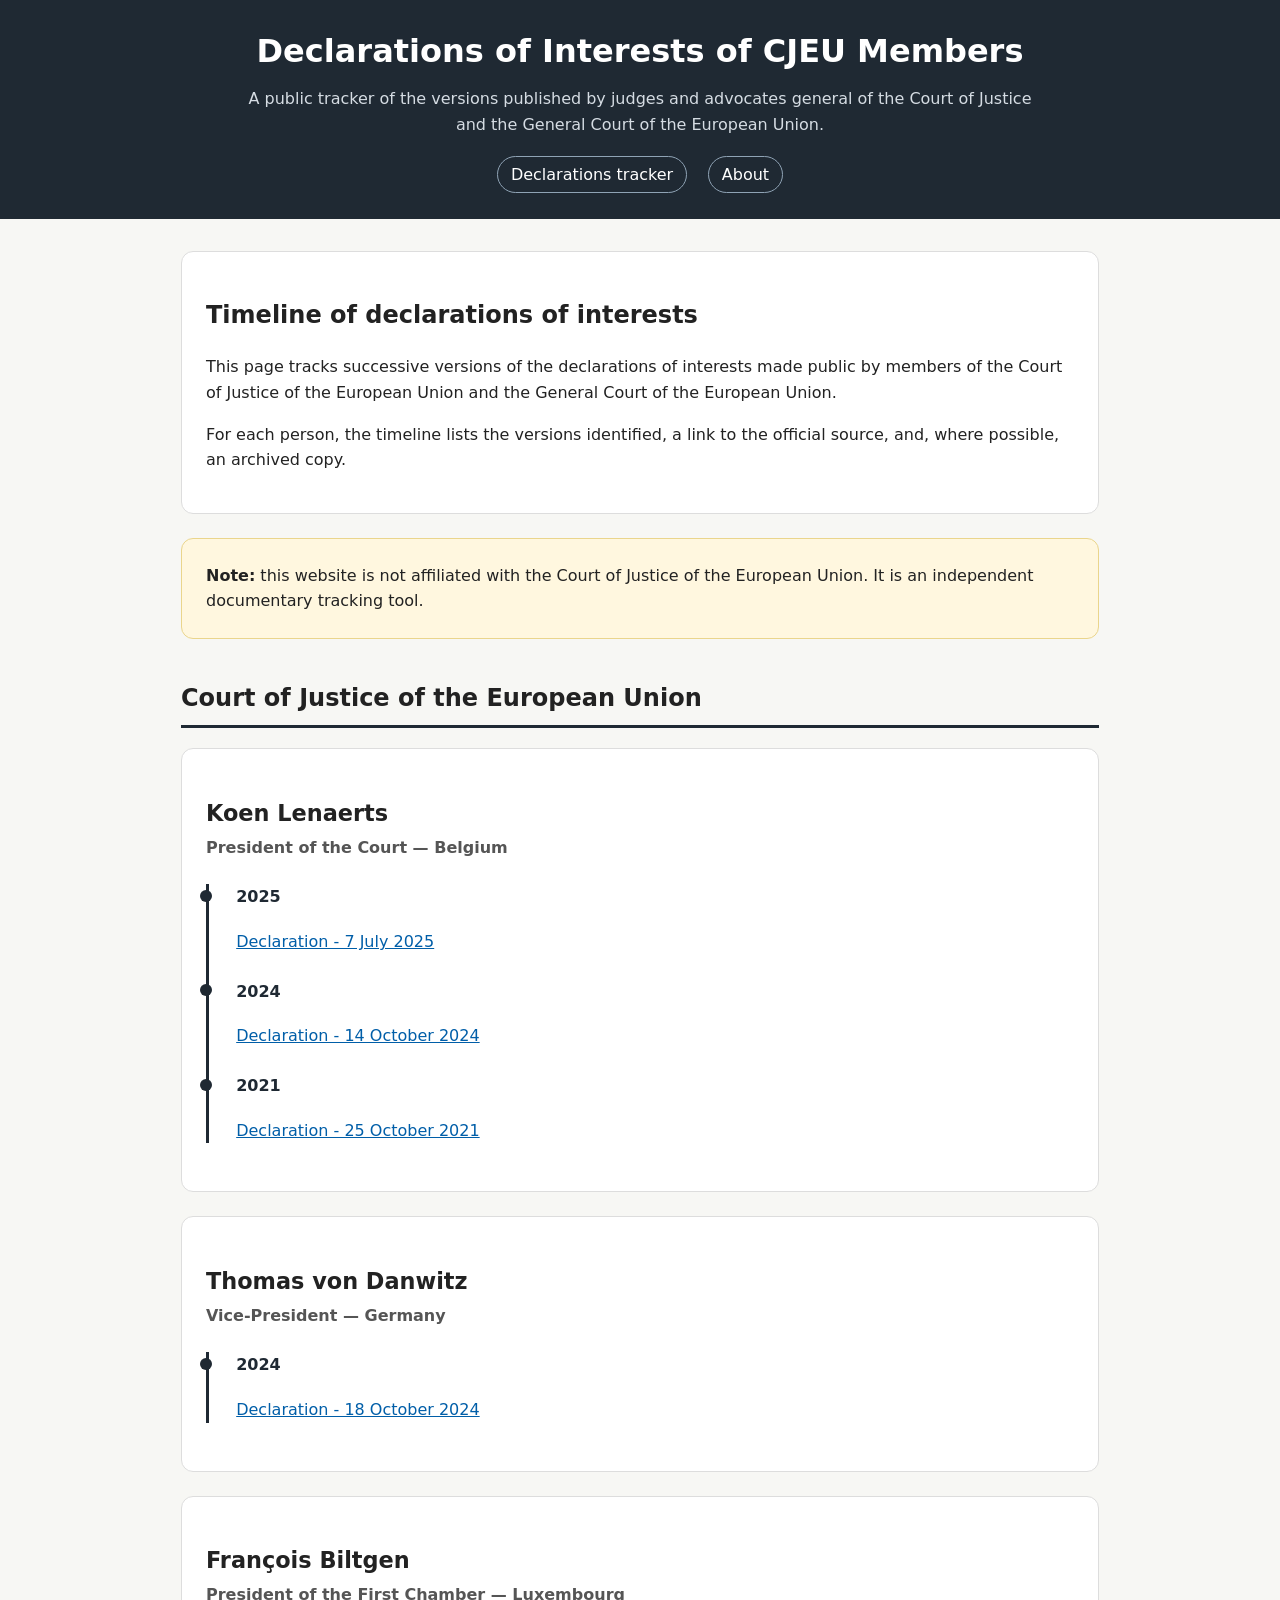
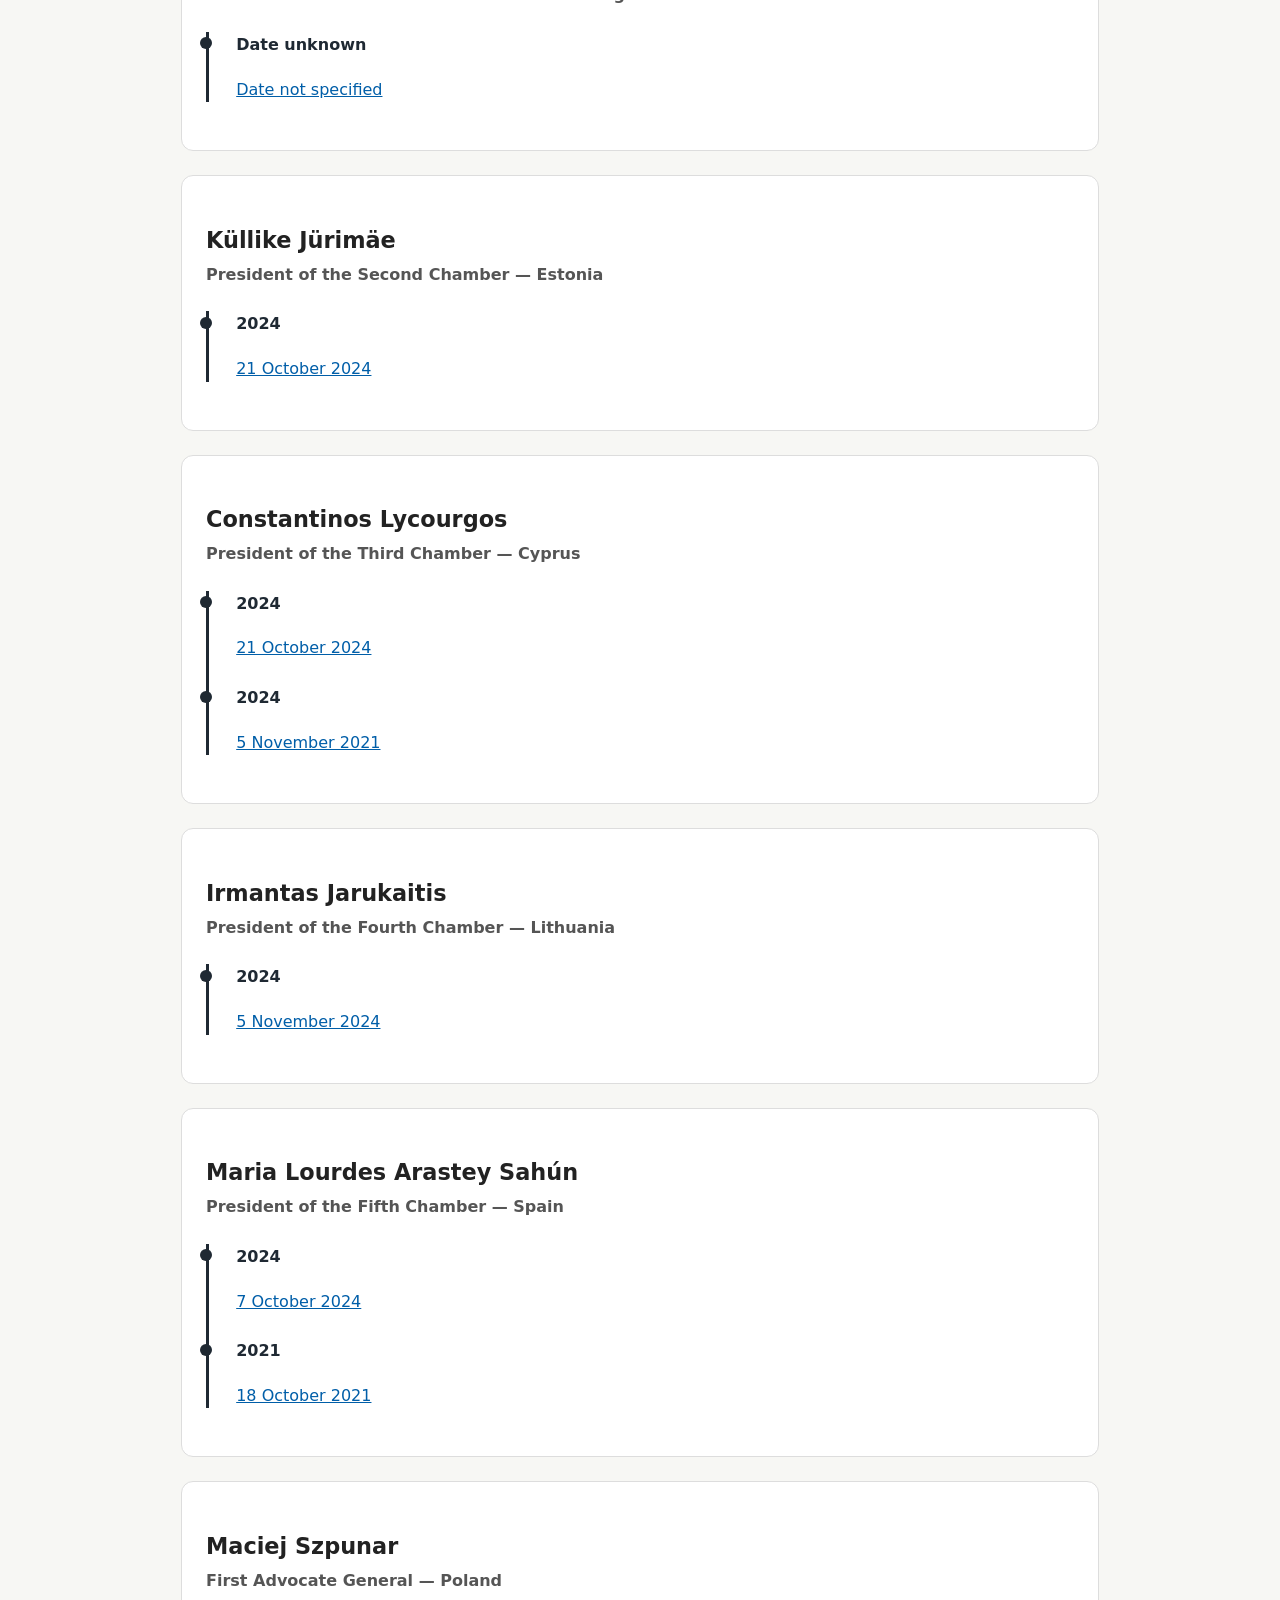
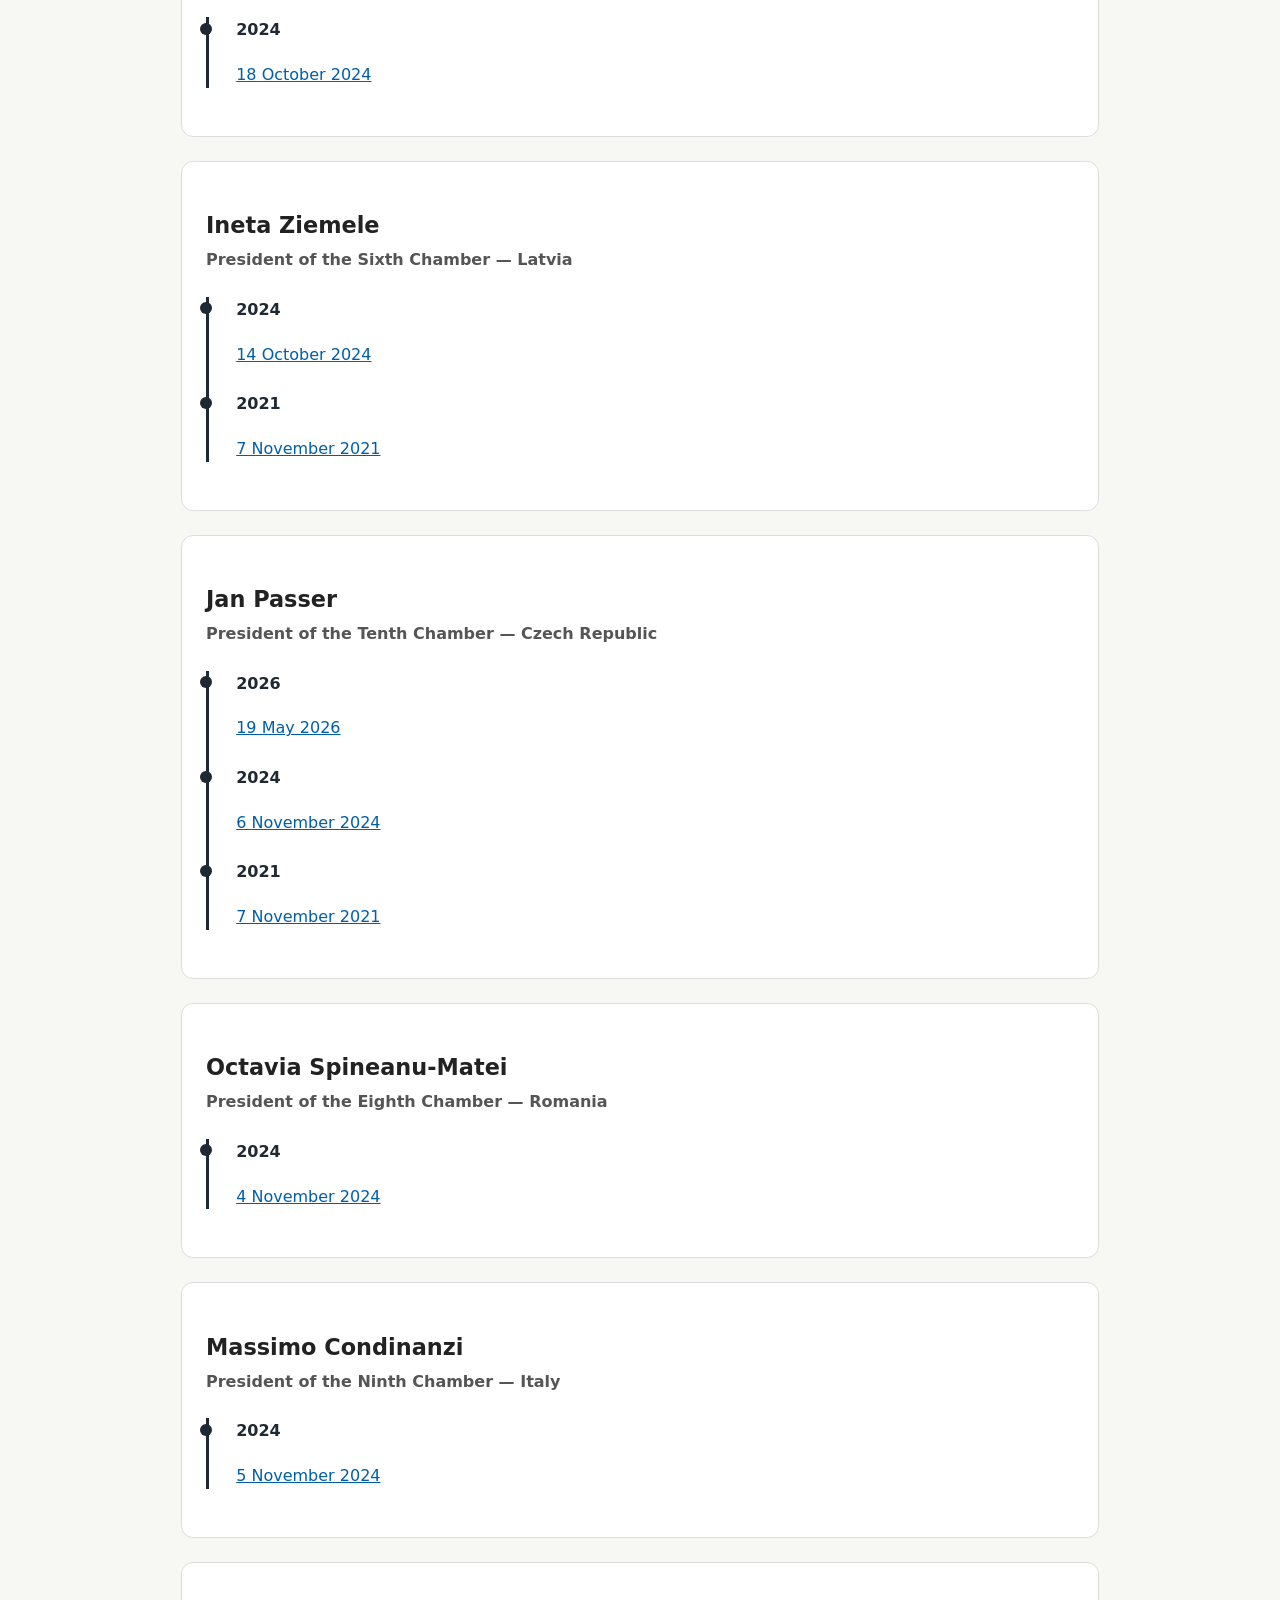
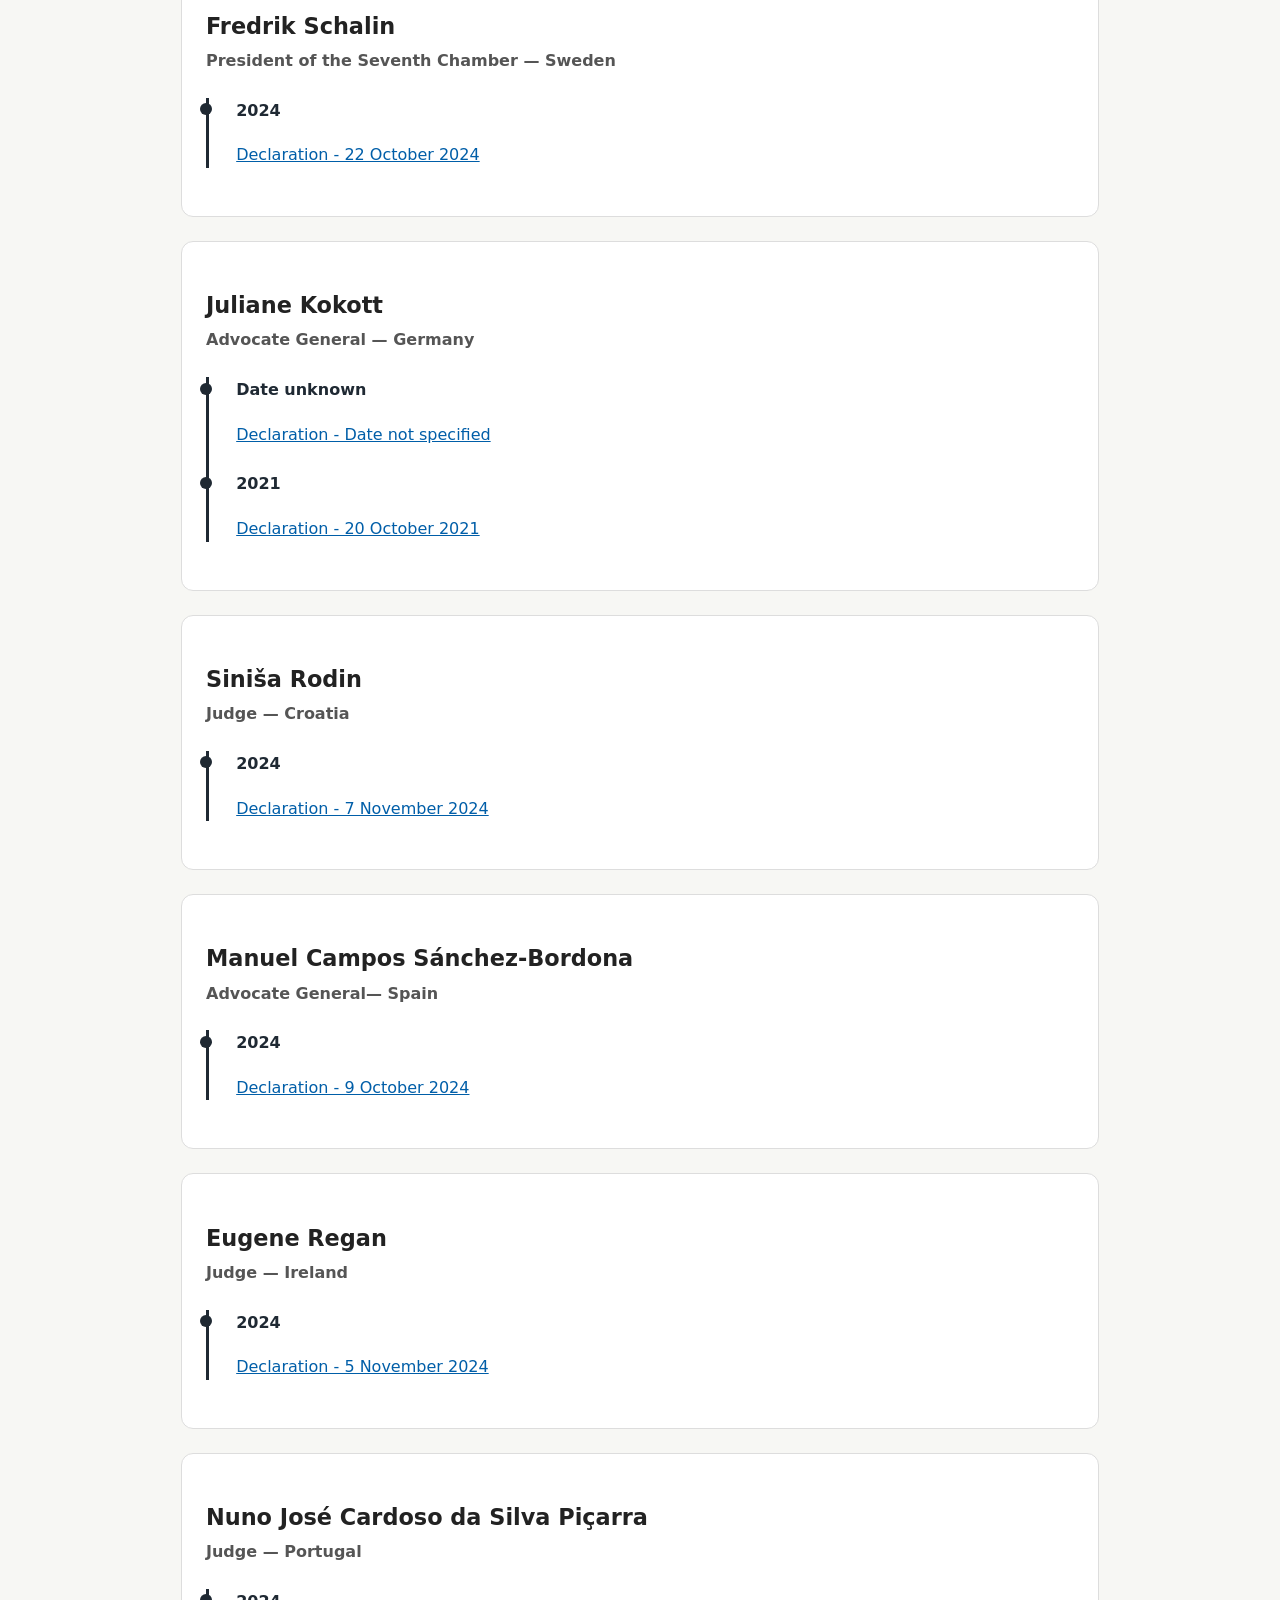
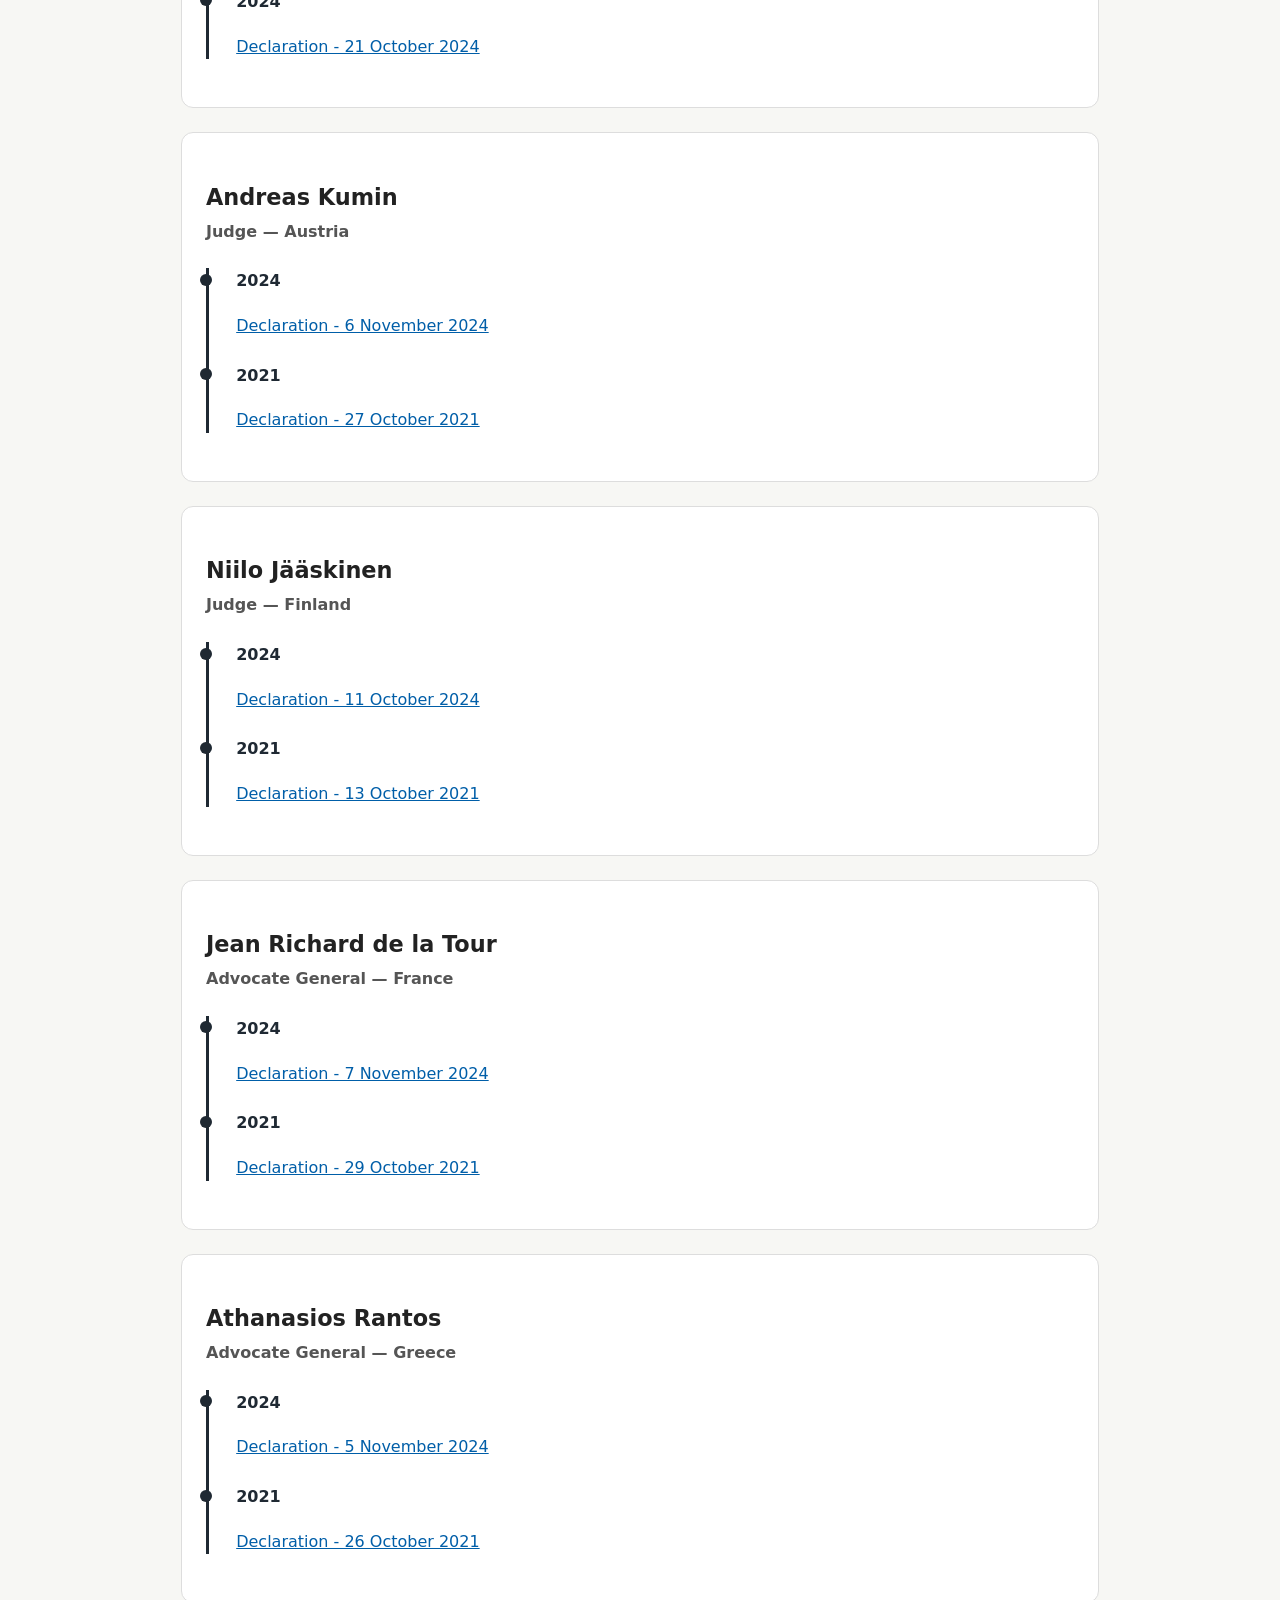
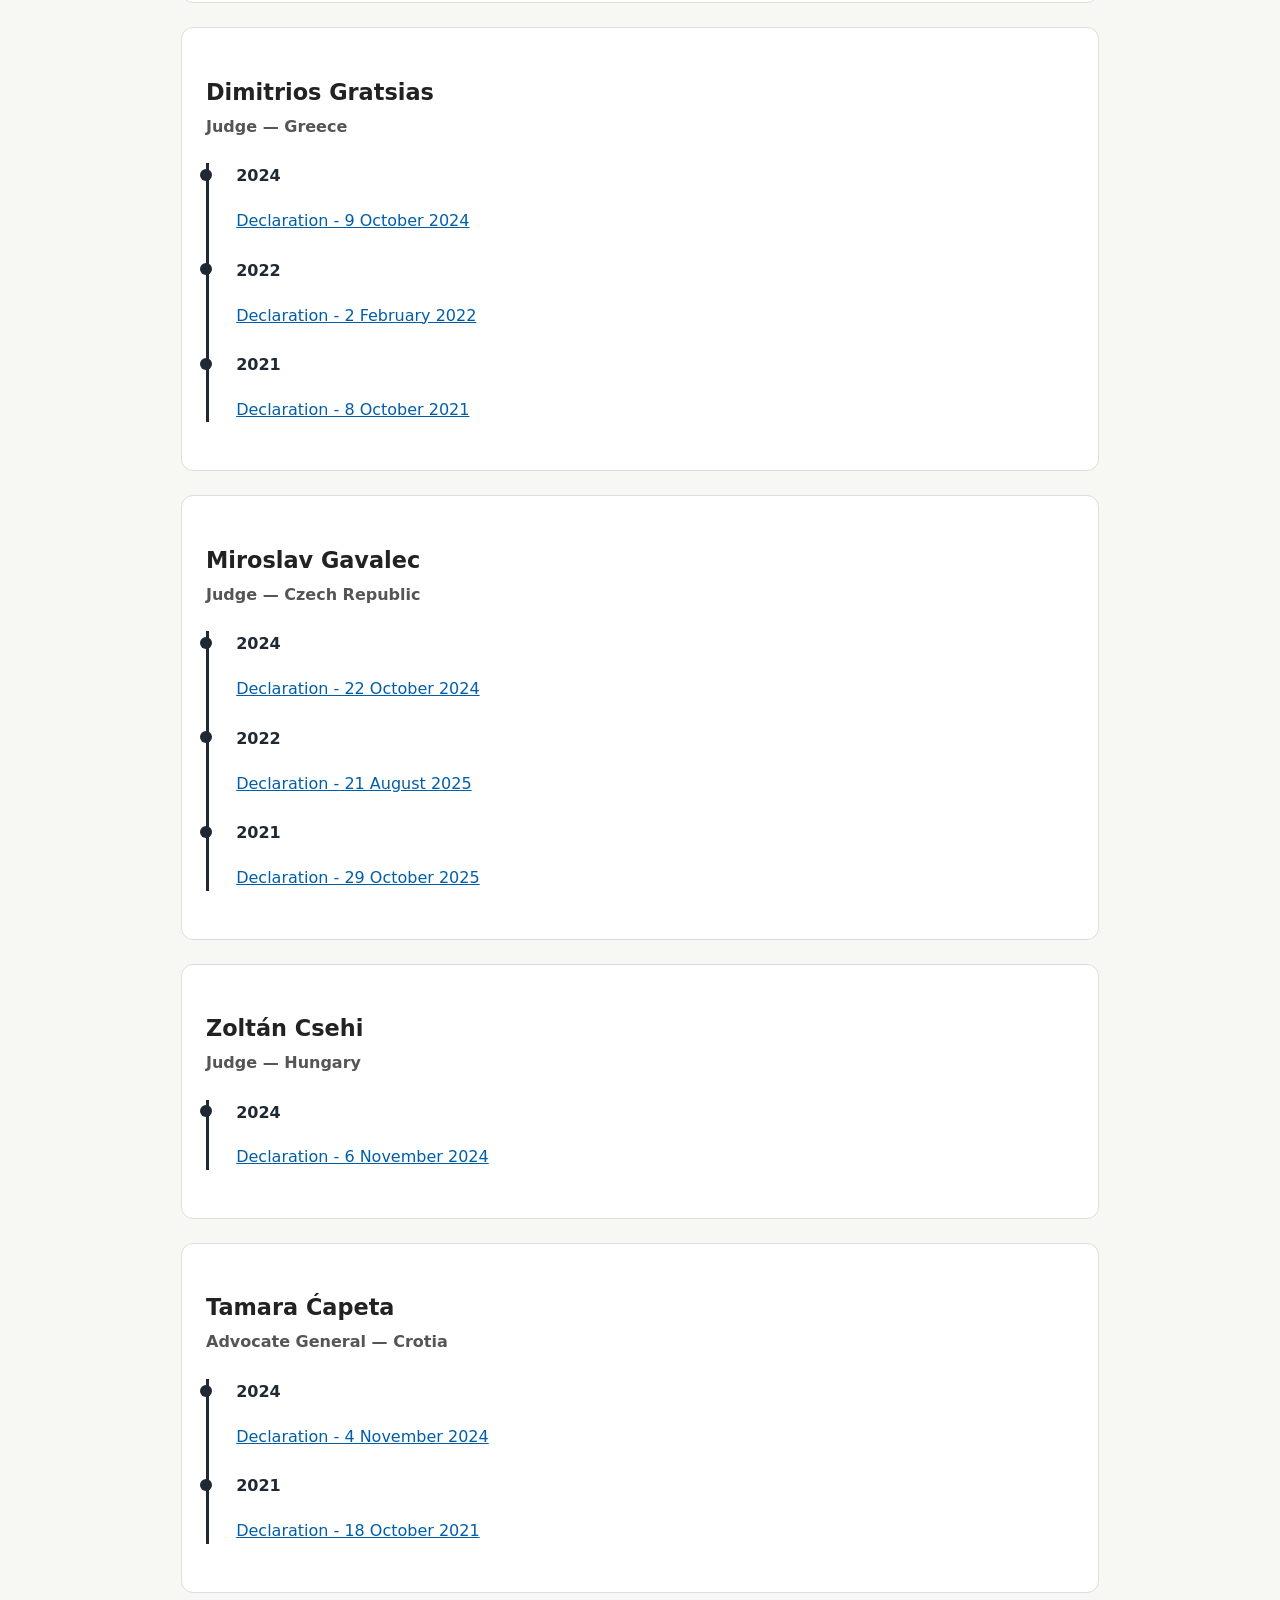
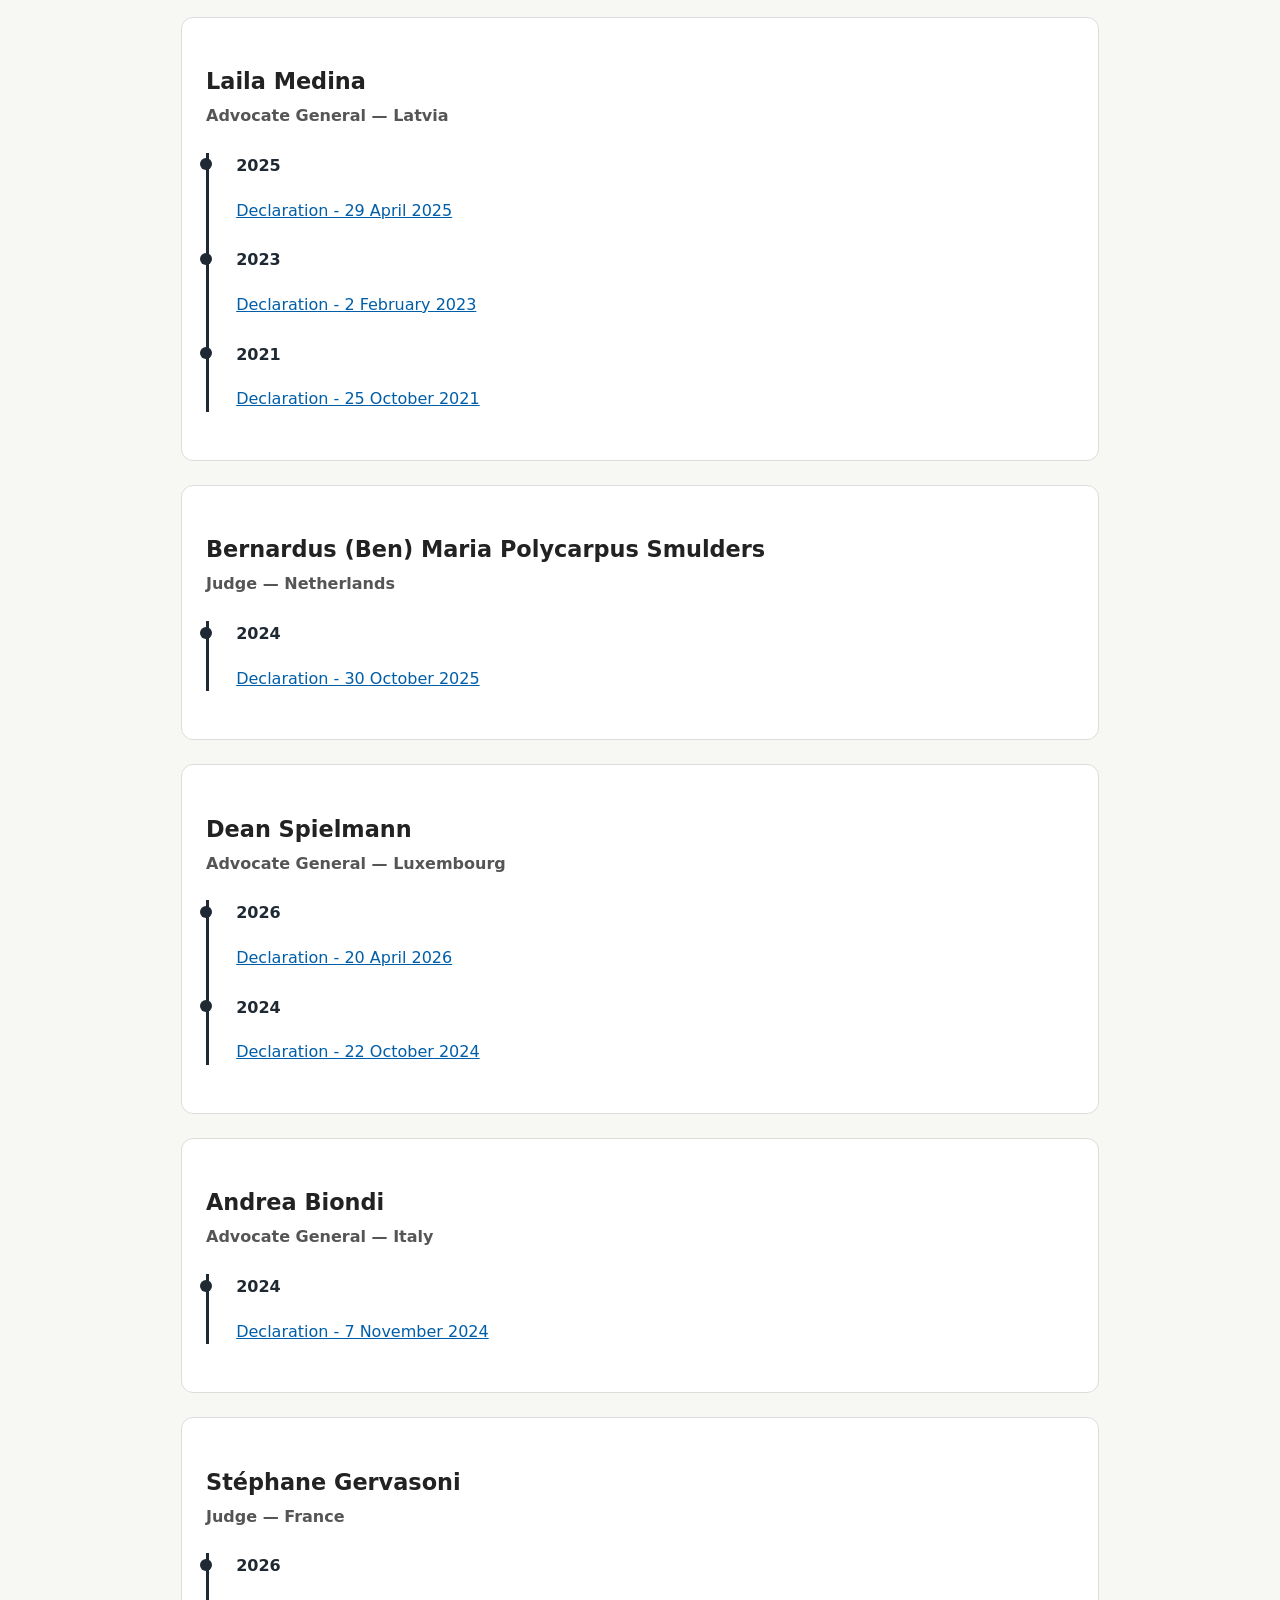
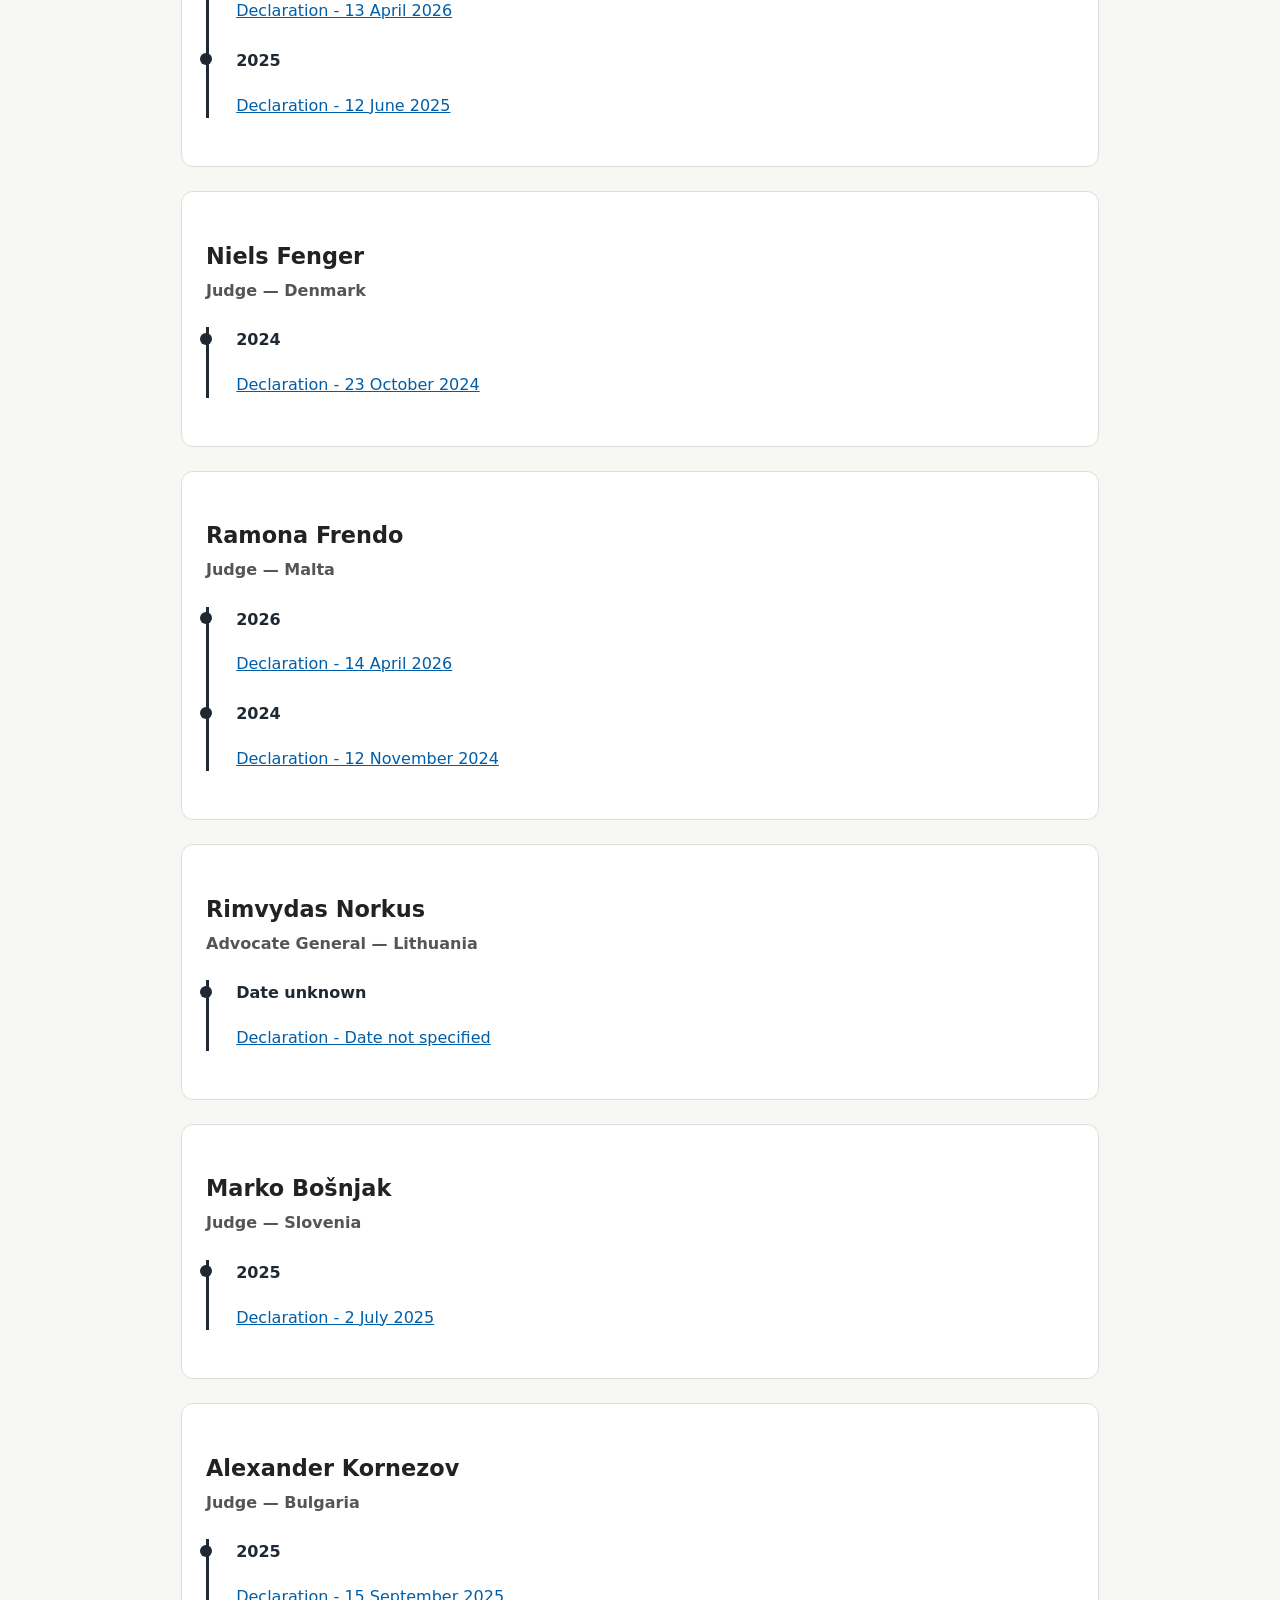
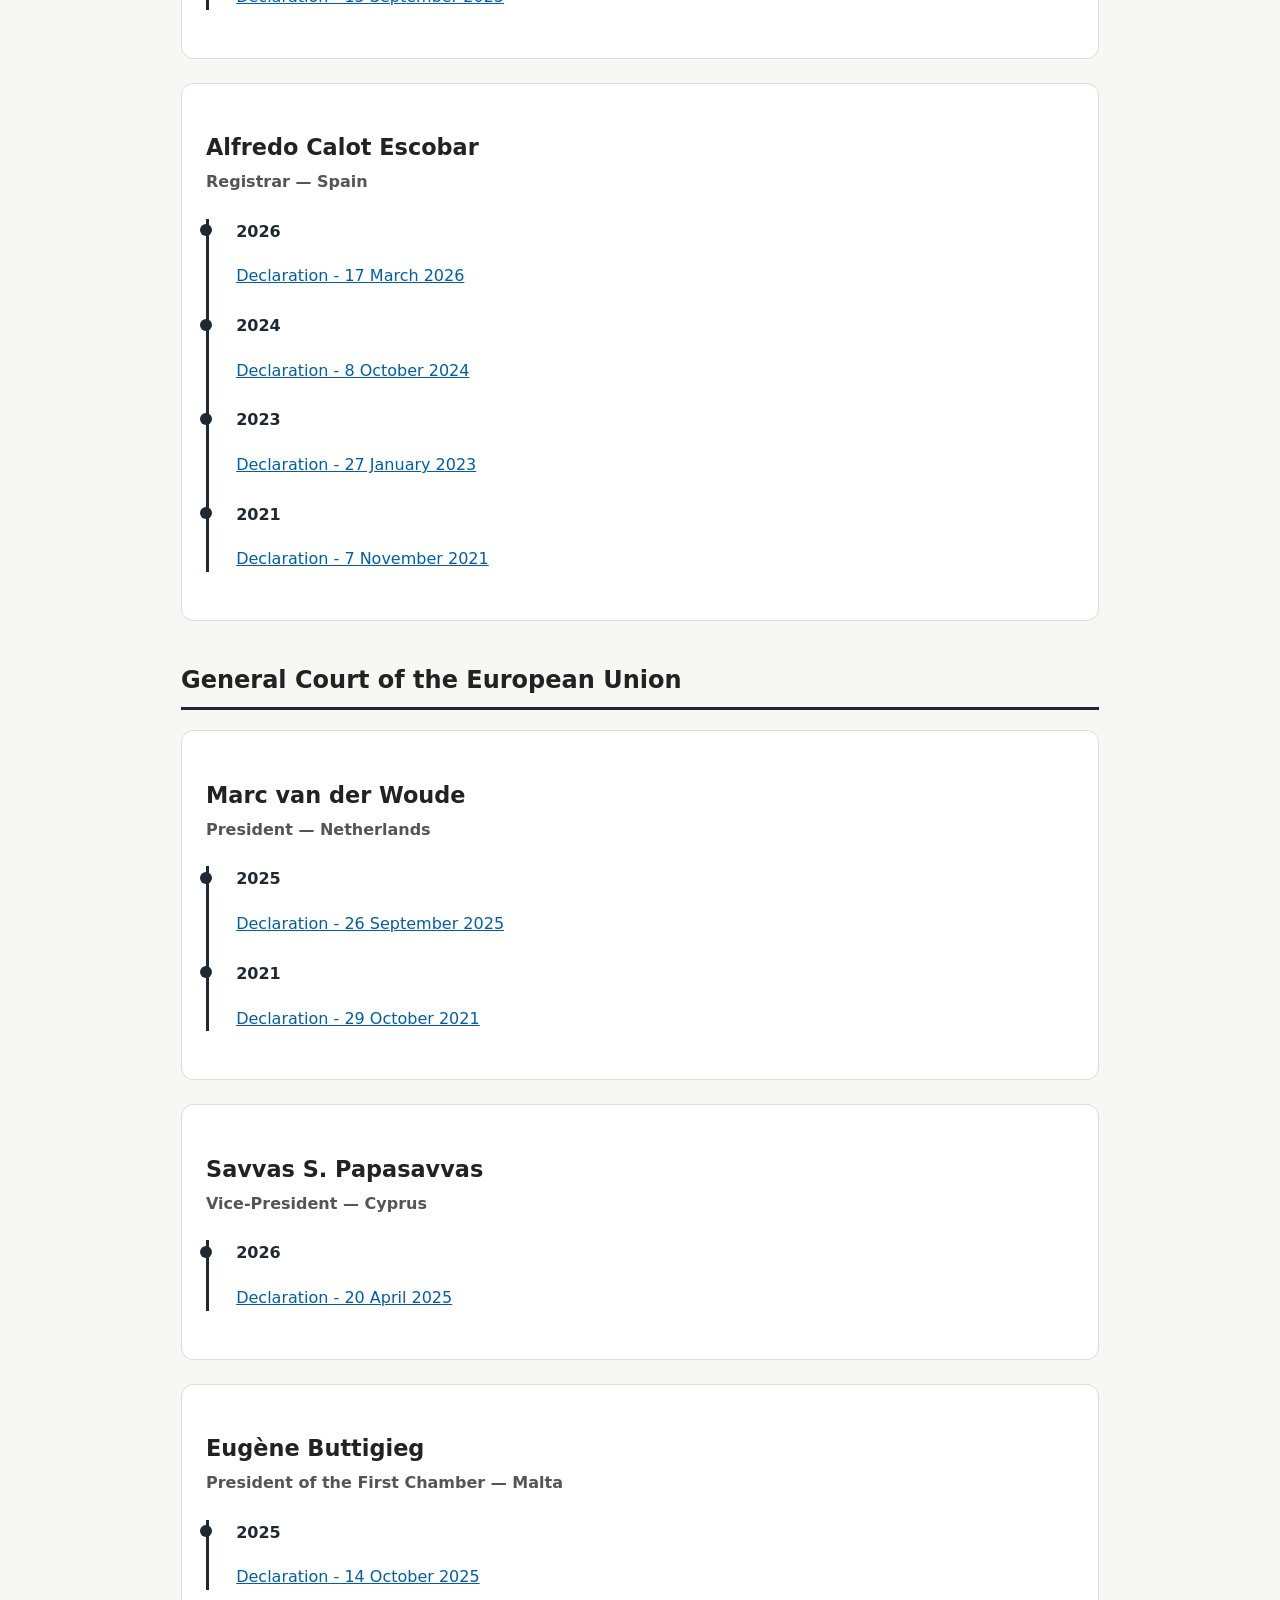
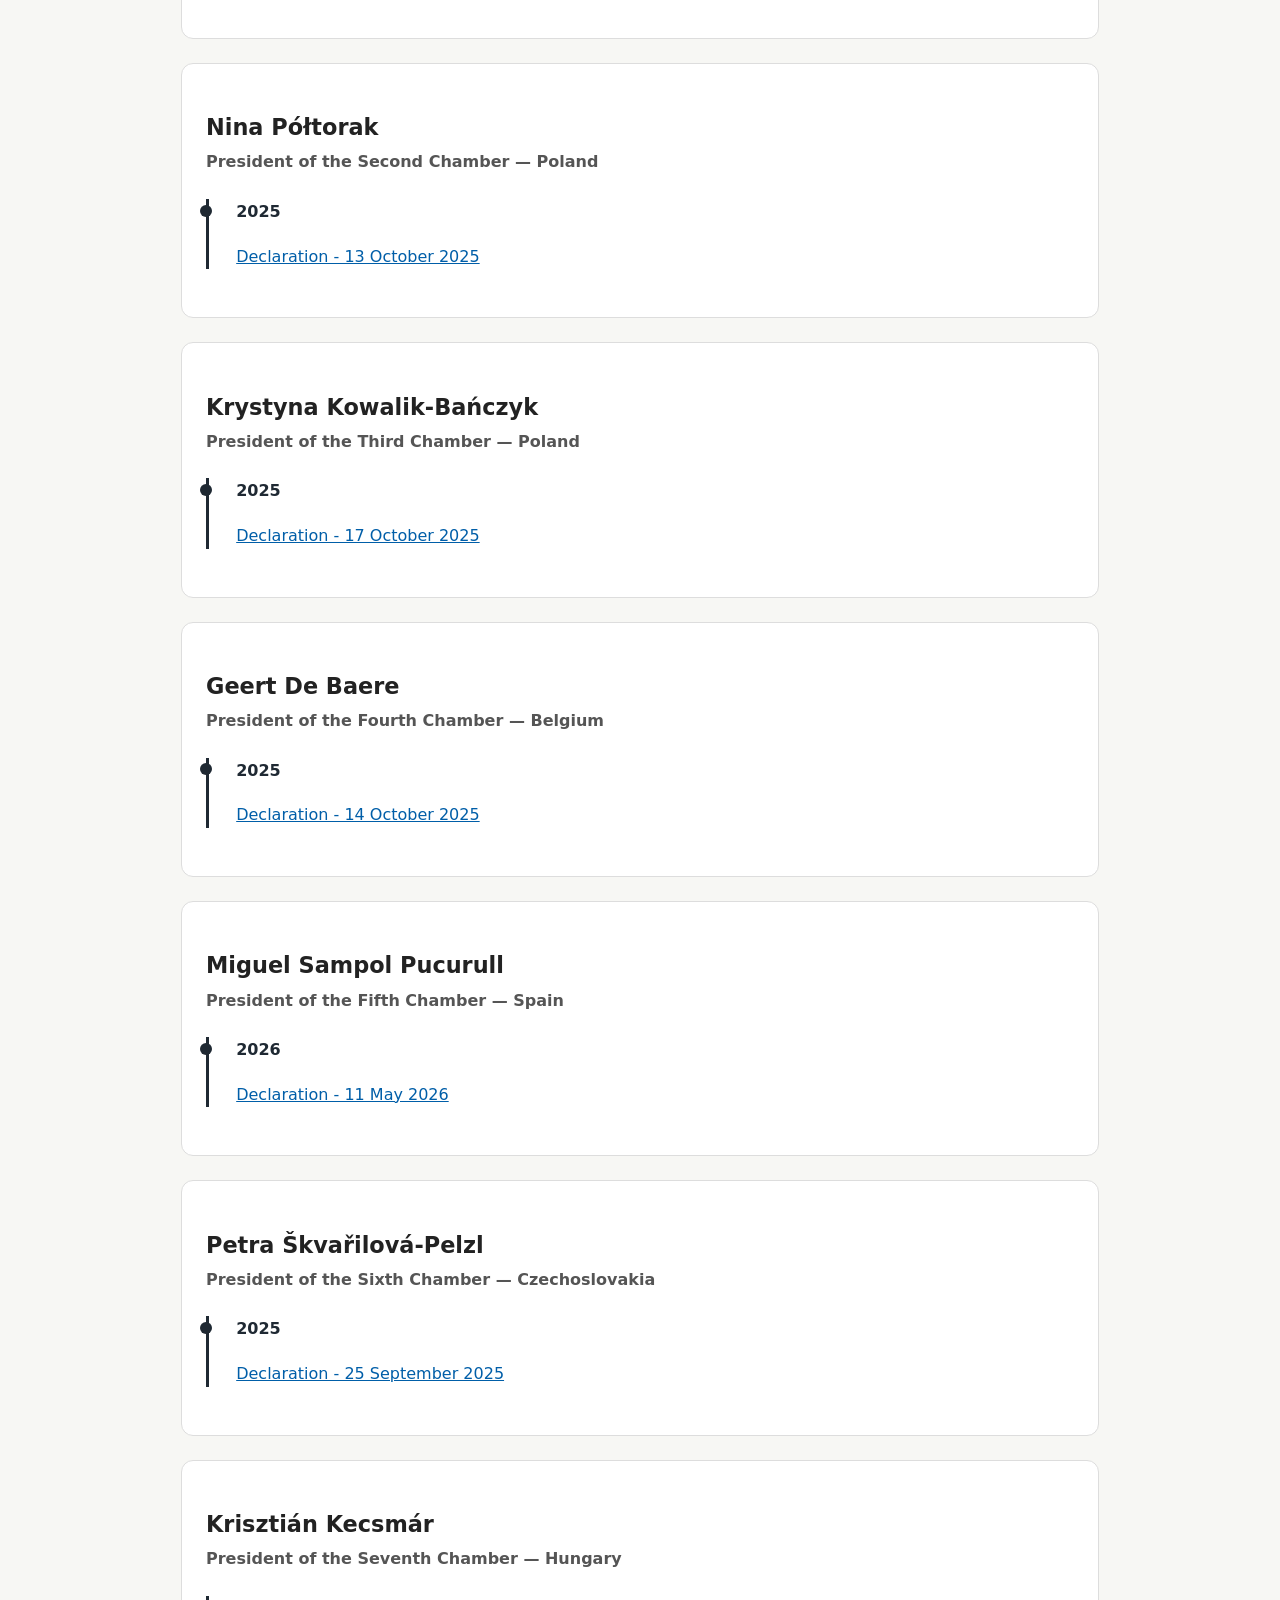
==== index.html @ 47ec6b15 "Update index.html" ====
<!DOCTYPE html>

<html lang="en">
<head>
  <meta charset="UTF-8" />
  <meta name="viewport" content="width=device-width, initial-scale=1.0" />
  <title>Declarations of Interests of CJEU Members — Version Tracker</title>
  <link rel="stylesheet" href="style.css" />
</head>
<body>

  <header class="site-header">
    <h1>Declarations of Interests of CJEU Members</h1>
    <p class="subtitle">A public tracker of the versions published by judges and advocates general of the Court of Justice and the General Court of the European Union.</p>


<nav>
  <a href="index.html">Declarations tracker</a>
  <a href="about.html">About</a>
</nav>


  </header>

  <main>


<section class="intro">
  <h2>Timeline of declarations of interests</h2>
  <p>
    This page tracks successive versions of the declarations of interests made public by members of the Court of Justice of the European Union and the General Court of the European Union.
  </p>
  <p>
    For each person, the timeline lists the versions identified, a link to the official source, and, where possible, an archived copy.
  </p>
</section>

<section class="notice">
  <strong>Note:</strong> this website is not affiliated with the Court of Justice of the European Union. It is an independent documentary tracking tool.
</section>

<section class="people-section">
  <h2>Court of Justice of the European Union</h2>

  <article class="person-card">
    <h3>Koen Lenaerts</h3>
    <p class="role">President of the Court — Belgium</p>

    <div class="timeline">

      <div class="timeline-item">
        <time datetime="2025-07-07">2025</time>
        <p>
          <a href="documents/declaration_financiere_lenaerts_koen.pdf" target="_blank">Declaration - 7 July 2025 </a>
        </p>
      </div>

       <div class="timeline-item">
        <time datetime="2024-10-14">2024</time>
        <p>
          <a href="documents/lenaerts_koen 20241014.pdf" target="_blank">Declaration - 14 October 2024 </a>
        </p>
      </div>

       <div class="timeline-item">
        <time datetime="2021-10-25">2021</time>
        <p>
          <a href="documents/lenaerts_koen 20211025.pdf" target="_blank">Declaration - 25 October 2021 </a>
        </p>
      </div>

    </div>
  </article>
<article class="person-card">
    <h3>Thomas von Danwitz</h3>
    <p class="role"> Vice-President — Germany</p>

    <div class="timeline">

      <div class="timeline-item">
        <time datetime="2024-10-18">2024</time>
        <p>
          <a href="documents/2024_10_18_declaration_financiere_von_danwitz_thomas.pdf" target="_blank">Declaration - 18 October 2024 </a>
        </p>
      </div>

    </div>
  </article>

<article class="person-card">
    <h3>François Biltgen</h3>
    <p class="role"> President of the First Chamber — Luxembourg</p>

    <div class="timeline">

      <div class="timeline-item">
        <time datetime="Date not specified"> Date unknown </time>
        <p>
          <a href="documents/declaration_financiere_biltgen_francois.pdf" target="_blank">Date not specified</a>
        </p>
      </div>

    </div>
  </article>

  <article class="person-card">
    <h3>Küllike Jürimäe</h3>
    <p class="role"> President of the Second Chamber — Estonia</p>

    <div class="timeline">

      <div class="timeline-item">
        <time datetime="2024—10—21">2024</time>
        <p>
          <a href="documents/declaration_financiere_jurimae_kullike.pdf" target="_blank">21 October 2024</a>
        </p>
      </div>

    </div>
  </article>

    <article class="person-card">
    <h3>Constantinos Lycourgos</h3>
    <p class="role"> President of the Third Chamber — Cyprus</p>

    <div class="timeline">

      <div class="timeline-item">
        <time datetime="2024—10—21">2024</time>
        <p>
          <a href="documents/declaration_financiere_lycourgos_constantinos.pdf" target="_blank">21 October 2024</a>
        </p>
      </div>

       <div class="timeline-item">
        <time datetime="2024—10—21">2024</time>
        <p>
          <a href="documents/lycourgos_constantinos 20211105.pdf" target="_blank">5 November 2021</a>
        </p>
      </div>

    </div>
  </article>

    <article class="person-card">
    <h3>Irmantas Jarukaitis</h3>
    <p class="role"> President of the Fourth Chamber — Lithuania</p>

    <div class="timeline">

      <div class="timeline-item">
        <time datetime="2024—11—05">2024</time>
        <p>
          <a href="documents/declaration_financiere_jarukaitis_irmantas.pdf" target="_blank">5 November 2024</a>
        </p>
      </div>

    </div>
  </article>

    <article class="person-card">
    <h3>Maria Lourdes Arastey Sahún</h3>
    <p class="role">President of the Fifth Chamber — Spain</p>

    <div class="timeline">

      <div class="timeline-item">
        <time datetime="2024—10—07">2024</time>
        <p>
          <a href="documents/declaration_financiere_arastey_sahun_maria_lourdes.pdf" target="_blank">7 October 2024</a>
        </p>
      </div>

       <div class="timeline-item">
        <time datetime="2021—10—18">2021</time>
        <p>
          <a href="documents/arastey_sahun_maria_lourdes 20211018.pdf" target="_blank">18 October 2021</a>
        </p>
      </div>

    </div>
  </article>

   <article class="person-card">
    <h3>Maciej Szpunar</h3>
    <p class="role">First Advocate General — Poland</p>

    <div class="timeline">

      <div class="timeline-item">
        <time datetime="2024—10—18">2024</time>
        <p>
          <a href="documents/declaration_financiere_szpunar_maciej.pdf" target="_blank">18 October 2024</a>
        </p>
      </div>

    </div>
  </article>

   <article class="person-card">
    <h3>Ineta Ziemele</h3>
    <p class="role">President of the Sixth Chamber — Latvia</p>

    <div class="timeline">

      <div class="timeline-item">
        <time datetime="2024—10—14">2024</time>
        <p>
          <a href="documents/declaration_financiere_ziemele_ineta (1).pdf" target="_blank">14 October 2024</a>
        </p>
      </div>

       <div class="timeline-item">
        <time datetime="2021—11—07">2021</time>
        <p>
          <a href="documents/ziemele_ineta 20211107.pdf.pdf" target="_blank">7 November 2021</a>
        </p>
      </div>

    </div>
  </article>

     <article class="person-card">
    <h3>Jan Passer</h3>
    <p class="role">President of the Tenth Chamber — Czech Republic</p>

    <div class="timeline">

      <div class="timeline-item">
        <time datetime="2026—05—19">2026</time>
        <p>
          <a href="documents/2026_05_19_declaration_financiere_passer_jan.pdf" target="_blank">19 May 2026</a>
        </p>
      </div>

            <div class="timeline-item">
        <time datetime="2026—05—19">2024</time>
        <p>
          <a href="documents/declaration_financiere_passer_jan.pdf" target="_blank"> 6 November 2024</a>
        </p>
      </div>

      <div class="timeline-item">
        <time datetime="2021—11—07">2021</time>
        <p>
          <a href="documents/passer_jan 20211107.pdf" target="_blank"> 7 November 2021</a>
        </p>
      </div>

    </div>
  </article>

  <article class="person-card">
    <h3>Octavia Spineanu-Matei</h3>
    <p class="role">President of the Eighth Chamber — Romania </p>

    <div class="timeline">

      <div class="timeline-item">
        <time datetime="2024—11—4">2024</time>
        <p>
          <a href="documents/declaration_financiere_spineanu-matei_octavia.pdf" target="_blank">4 November 2024</a>
        </p>
      </div>

    </div>
  </article>

   <article class="person-card">
    <h3>Massimo Condinanzi</h3>
    <p class="role">President of the Ninth Chamber — Italy </p>

    <div class="timeline">

      <div class="timeline-item">
        <time datetime="2024—11—05">2024</time>
        <p>
          <a href="documents/declaration_financiere_condinanzi.pdf" target="_blank">5 November 2024</a>
        </p>
      </div>

    </div>
  </article>

  <article class="person-card">
    <h3>Fredrik Schalin</h3>
    <p class="role"> President of the Seventh Chamber — Sweden</p>

    <div class="timeline">

      <div class="timeline-item">
        <time datetime="2024-10-2024">2024</time>
        <p>
          <a href="documents/declaration_financiere_schalin_fredrik.pdf" target="_blank">Declaration - 22 October 2024 </a>
        </p>
      </div>

    </div>
  </article>

    <article class="person-card">
    <h3>Juliane Kokott</h3>
    <p class="role">Advocate General — Germany </p>

    <div class="timeline">

      <div class="timeline-item">
        <time datetime="Date non declared">Date unknown</time>
        <p>
          <a href="documents/declaration_financiere_kokott_juliane.pdf" target="_blank">Declaration - Date not specified </a>
        </p>
      </div>    

      <div class="timeline-item">
        <time datetime="2021-10-20">2021</time>
        <p>
          <a href="documents/kokott_juliane 20211020.pdf" target="_blank">Declaration - 20 October 2021 </a>
        </p>
      </div>

    </div>
  </article>
  

    <article class="person-card">
    <h3>Siniša Rodin</h3>
    <p class="role">Judge — Croatia </p>

    <div class="timeline">

      <div class="timeline-item">
        <time datetime="2024-11-07">2024</time>
        <p>
          <a href="documents/declaration_financiere_rodin_sinisa.pdf" target="_blank">Declaration - 7 November 2024 </a>
        </p>
      </div>

    </div>
  </article>

  <article class="person-card">
    <h3>Manuel Campos Sánchez-Bordona</h3>
    <p class="role">Advocate General— Spain </p>

    <div class="timeline">

      <div class="timeline-item">
        <time datetime="2024-10-07">2024</time>
        <p>
          <a href="documents/declaration_financiere_campos_sanchez-bordona_manuel.pdf" target="_blank">Declaration - 9 October 2024 </a>
        </p>
      </div>

    </div>
  </article>

  <article class="person-card">
    <h3>Eugene Regan</h3>
    <p class="role">Judge — Ireland </p>

    <div class="timeline">

      <div class="timeline-item">
        <time datetime="2024-11-05">2024</time>
        <p>
          <a href="documents/declaration_financiere_regan_eugene.pdf" target="_blank">Declaration - 5 November 2024 </a>
        </p>
      </div>

    </div>
  </article>

   <article class="person-card">
    <h3>Nuno José Cardoso da Silva Piçarra</h3>
    <p class="role">Judge — Portugal </p>

    <div class="timeline">

      <div class="timeline-item">
        <time datetime="2024-10-21">2024</time>
        <p>
          <a href="documents/declaration_financiere_picarra_nuno.pdf" target="_blank">Declaration - 21 October 2024 </a>
        </p>
            </div>

    </div>
  </article>

      <article class="person-card">
    <h3>Andreas Kumin</h3>
    <p class="role">Judge — Austria </p>

    <div class="timeline">

      <div class="timeline-item">
        <time datetime="2024-11-06">2024</time>
        <p>
          <a href="documents/declaration_financiere_kumin_andreas.pdf" target="_blank">Declaration - 6 November 2024 </a>
        </p>
      </div>

      <div class="timeline-item">
        <time datetime="2021-10-27">2021</time>
        <p>
          <a href="documents/kumin_andreas 20211027.pdf" target="_blank">Declaration - 27 October 2021 </a>
        </p>
      </div>

    </div>
  </article>

       <article class="person-card">
    <h3>Niilo Jääskinen</h3>
    <p class="role">Judge — Finland </p>

    <div class="timeline">

      <div class="timeline-item">
        <time datetime="2024-10-11">2024</time>
        <p>
          <a href="documents/declaration_financiere_jaaskinen_niilo.pdf" target="_blank">Declaration - 11 October 2024 </a>
        </p>
     </div>

      <div class="timeline-item">
        <time datetime="2021-10-13">2021</time>
        <p>
          <a href="documents/jaaskinen_niilo 20211013.pdf" target="_blank">Declaration - 13 October 2021 </a>
        </p>
     </div>

  </div>
</article>

       <article class="person-card">
    <h3>Jean Richard de la Tour</h3>
    <p class="role">Advocate General — France </p>

    <div class="timeline">

      <div class="timeline-item">
        <time datetime="2024-11-07">2024</time>
        <p>
          <a href="documents/declaration_financiere_richard_de_la_tour_jean.pdf" target="_blank">Declaration - 7 November 2024 </a>
        </p>
     </div>

      <div class="timeline-item">
        <time datetime="2021-10-29">2021</time>
        <p>
          <a href="documents/richard_de_la_tour_jean 20211029.pdf" target="_blank">Declaration - 29 October 2021 </a>
        </p>
     </div>

  </div>
</article>

       <article class="person-card">
    <h3>Athanasios Rantos</h3>
    <p class="role">Advocate General — Greece </p>

    <div class="timeline">

      <div class="timeline-item">
        <time datetime="2024-11-05">2024</time>
        <p>
          <a href="documents/declaration_financiere_rantos_athanasios.pdf" target="_blank">Declaration - 5 November 2024 </a>
        </p>
      </div>

      <div class="timeline-item">
        <time datetime="2021-10-26">2021</time>
        <p>
          <a href="documents/rantos_athanasios 20211026.pdf" target="_blank">Declaration - 26 October 2021 </a>
        </p>
      </div>

  </div>
</article>
    </div>
  </article>

   <article class="person-card">
    <h3>Dimitrios Gratsias</h3>
    <p class="role"> Judge — Greece</p>

    <div class="timeline">

      <div class="timeline-item">
        <time datetime="2024-10-09">2024</time>
        <p>
          <a href="documents/declaration_financiere_gratsias_dimitrios.pdf" target="_blank">Declaration - 9 October 2024 </a>
        </p>
      </div>

            <div class="timeline-item">
        <time datetime="2022-02-03">2022</time>
        <p>
          <a href="documents/gratsias_dimitrios 20211008.pdf" target="_blank">Declaration - 2 February 2022 </a>
        </p>
      </div>

      <div class="timeline-item">
        <time datetime="2021-10-08">2021</time>
        <p>
          <a href="documents/gratsias_dimitrios 20211008.pdf" target="_blank">Declaration - 8 October 2021 </a>
        </p>
      </div>
      

    </div>
  </article>

   <article class="person-card">
    <h3>Miroslav Gavalec</h3>
    <p class="role"> Judge — Czech Republic </p>

    <div class="timeline">

      <div class="timeline-item">
        <time datetime="2024-10-22">2024</time>
        <p>
          <a href="documents/declaration_financiere_gavalec_miroslav.pdf" target="_blank">Declaration - 22 October 2024 </a>
        </p>
      </div>

       <div class="timeline-item">
        <time datetime="2022-08-21">2022</time>
        <p>
          <a href="documents/gavalec_miroslav 20220821.pdf" target="_blank">Declaration - 21 August 2025 </a>
        </p>
      </div>

        <div class="timeline-item">
        <time datetime="2021-10-29">2021</time>
        <p>
          <a href="documents/gavalec_miroslav 20211029.pdf" target="_blank">Declaration - 29 October 2025 </a>
        </p>
      </div>

    </div>
  </article>

   <article class="person-card">
    <h3>Zoltán Csehi</h3>
    <p class="role"> Judge — Hungary</p>

    <div class="timeline">

      <div class="timeline-item">
        <time datetime="2024-11-06">2024</time>
        <p>
          <a href="documents/declaration_financiere_csehi_zoltan.pdf" target="_blank">Declaration - 6 November 2024 </a>
        </p>
      </div>

    </div>
  </article>

  <article class="person-card">
    <h3>Tamara Ćapeta</h3>
    <p class="role"> Advocate General — Crotia</p>

    <div class="timeline">

      <div class="timeline-item">
        <time datetime="2024-11-04">2024</time>
        <p>
          <a href="documents/declaration_financiere_capeta_tamara.pdf" target="_blank">Declaration - 4 November 2024 </a>
        </p>
      </div>

       <div class="timeline-item">
        <time datetime="2021-10-18">2021</time>
        <p>
          <a href="documents/capeta_tamara 20211018.pdf" target="_blank">Declaration - 18 October 2021 </a>
        </p>
      </div>

    </div>
  </article>

   <article class="person-card">
    <h3>Laila Medina</h3>
    <p class="role"> Advocate General — Latvia</p>

    <div class="timeline">

      <div class="timeline-item">
        <time datetime="2025-04-10">2025</time>
        <p>
          <a href="documents/declaration_financiere_medina_laila.pdf" target="_blank">Declaration - 29 April 2025 </a>
        </p>
      </div>

       <div class="timeline-item">
        <time datetime="2023-February-02">2023</time>
        <p>
          <a href="documents/medina_laila 20230202.pdf" target="_blank">Declaration - 2 February 2023 </a>
        </p>
      </div>

      <div class="timeline-item">
        <time datetime="2021-10-25">2021</time>
        <p>
          <a href="documents/medina_laila 20211025.pdf" target="_blank">Declaration - 25 October 2021 </a>
        </p>
      </div>

    </div>
  </article>

   <article class="person-card">
    <h3>Bernardus (Ben) Maria Polycarpus Smulders</h3>
    <p class="role"> Judge — Netherlands</p>

    <div class="timeline">

      <div class="timeline-item">
        <time datetime="2024-10-30">2024</time>
        <p>
          <a href="documents/declaration_financiere_smulders.pdf" target="_blank">Declaration - 30 October 2025 </a>
        </p>
      </div>

    </div>
  </article>

 <article class="person-card">
  <h3>Dean Spielmann</h3>
  <p class="role">Advocate General — Luxembourg</p>

  <div class="timeline">

    <div class="timeline-item">
      <time datetime="2026-04-20">2026</time>
      <p>
        <a href="documents/2026-declaration-financiere-spielmann-dean.pdf" target="_blank">Declaration - 20 April 2026</a>
      </p>
    </div>

    <div class="timeline-item">
      <time datetime="2024-10-22">2024</time>
      <p>
        <a href="documents/2024-declaration-financiere-spielmann-dean.pdf" target="_blank">Declaration - 22 October 2024</a>
      </p>
    </div>

  </div>
</article>

  <article class="person-card">
    <h3>Andrea Biondi</h3>
    <p class="role"> Advocate General — Italy</p>

    <div class="timeline">

      <div class="timeline-item">
        <time datetime="2024-11-07">2024</time>
        <p>
          <a href="documents/7_11_2024_declaration_financiere_biondi.pdf" target="_blank">Declaration - 7 November 2024 </a>
        </p>
      </div>

    </div>
  </article>

  <article class="person-card">
    <h3>Stéphane Gervasoni</h3>
    <p class="role"> Judge — France</p>

    <div class="timeline">

      <div class="timeline-item">
        <time datetime="2026-04-13">2026</time>
        <p>
          <a href="documents/2026_04_13_declaration_financiere_gervasoni_stephane.pdf" target="_blank">Declaration - 13 April 2026 </a>
        </p>
      </div>

       <div class="timeline-item">
        <time datetime="2025-06-12">2025</time>
        <p>
          <a href="documents/declaration_financiere_gervasoni_stephane.pdf" target="_blank">Declaration - 12 June 2025 </a>
        </p>
      </div>

    </div>
  </article>

   <article class="person-card">
    <h3>Niels Fenger</h3>
    <p class="role"> Judge — Denmark</p>

    <div class="timeline">

      <div class="timeline-item">
        <time datetime="2024-10-23">2024</time>
        <p>
          <a href="documents/2024_10_23_declaration_financiere_fenger.pdf" target="_blank">Declaration - 23 October 2024 </a>
        </p>
      </div>

    </div>
  </article>

   <article class="person-card">
    <h3>Ramona Frendo</h3>
    <p class="role"> Judge — Malta</p>

    <div class="timeline">

      <div class="timeline-item">
        <time datetime="2026-04-14">2026</time>
        <p>
          <a href="documents/2026_04_14_declaration_financiere_frendo_ramona.pdf" target="_blank">Declaration - 14 April 2026 </a>
        </p>
      </div>

        <div class="timeline-item">
        <time datetime="2024-11-12">2024</time>
        <p>
          <a href="documents/declaration_financiere_frendo_ramona.pdf" target="_blank">Declaration - 12 November 2024 </a>
        </p>
      </div>

    </div>
  </article>

   <article class="person-card">
    <h3>Rimvydas Norkus</h3>
    <p class="role"> Advocate General — Lithuania</p>

    <div class="timeline">

      <div class="timeline-item">
        <time datetime="year-month-day">Date unknown</time>
        <p>
          <a href="documents/declaration_financiere_norkus_rimvydas.pdf" target="_blank">Declaration - Date not specified </a>
        </p>
      </div>

    </div>
  </article>

  <article class="person-card">
    <h3>Marko Bošnjak</h3>
    <p class="role"> Judge — Slovenia</p>

    <div class="timeline">

      <div class="timeline-item">
        <time datetime="2025-07-02">2025</time>
        <p>
          <a href="documents/declaration_dinterets_marko_bosjnak.pdf" target="_blank">Declaration - 2 July 2025 </a>
        </p>
      </div>

    </div>
  </article>

   <article class="person-card">
    <h3>Alexander Kornezov</h3>
    <p class="role"> Judge — Bulgaria</p>

    <div class="timeline">

      <div class="timeline-item">
        <time datetime="2025-09-15">2025</time>
        <p>
          <a href="documents/declaration_financiere_kornezov_alexander.pdf" target="_blank">Declaration - 15 September 2025 </a>
        </p>
      </div>

    </div>
  </article>

   <article class="person-card">
    <h3>Alfredo Calot Escobar</h3>
    <p class="role"> Registrar — Spain</p>

    <div class="timeline">

      <div class="timeline-item">
        <time datetime="2026-03-17">2026</time>
        <p>
          <a href="documents/2026_03_17_declaration_financiere_calot_escobar_alfredo.pdf" target="_blank">Declaration - 17 March 2026 </a>
        </p>
      </div>

      <div class="timeline-item">
        <time datetime="2024-10-08">2024</time>
        <p>
          <a href="documents/calot_escobar_alfredo 20241008.pdf" target="_blank">Declaration - 8 October 2024 </a>
        </p>
      </div>

      <div class="timeline-item">
        <time datetime="2023-01-27">2023</time>
        <p>
          <a href="documents/calot_escobar_alfredo 20230127.pdf" target="_blank">Declaration - 27 January 2023 </a>
        </p>
      </div>

      <div class="timeline-item">
        <time datetime="2021-11-07">2021</time>
        <p>
          <a href="documents/calot_escobar_alfredo 20211107.pdf" target="_blank">Declaration - 7 November 2021 </a>
        </p>
      </div>

    </div>
  </article>
  
  
</section>

<section class="people-section">
  <h2>General Court of the European Union</h2>

  <article class="person-card">
    <h3>Marc van der Woude</h3>
    <p class="role">President — Netherlands</p>

    <div class="timeline">

      <div class="timeline-item">
        <time datetime="2025-09-26">2025</time>
        <p>
          <a href="documents/declaration_financiere_van_der_woude_marc.pdf" target="_blank">Declaration - 26 September 2025 </a>
        </p>
      </div>

      <div class="timeline-item">
        <time datetime="2021-10-29">2021</time>
        <p>
          <a href="documents/van_der_woude_marc 20211029.pdf" target="_blank">Declaration - 29 October 2021 </a>
        </p>
      </div>

    </div>
  </article>
  
<article class="person-card">
    <h3>Savvas S. Papasavvas</h3>
    <p class="role"> Vice-President — Cyprus</p>

    <div class="timeline">

      <div class="timeline-item">
        <time datetime="2026-04-20">2026</time>
        <p>
          <a href="documents/declaration_financiere_papasavvas_savvas.pdf" target="_blank">Declaration - 20 April 2025 </a>
        </p>
      </div>

    </div>
  </article>  

   <article class="person-card">
    <h3>Eugène Buttigieg</h3>
    <p class="role"> President of the First Chamber — Malta</p>

    <div class="timeline">

      <div class="timeline-item">
        <time datetime="2025-October-14">2025</time>
        <p>
          <a href="documents/declaration_financiere_buttigieg_eugene.pdf" target="_blank">Declaration - 14 October 2025 </a>
        </p>
      </div>

    </div>
  </article>

   <article class="person-card">
    <h3>Nina Półtorak</h3>
    <p class="role"> President of the Second Chamber — Poland</p>

    <div class="timeline">

      <div class="timeline-item">
        <time datetime="2025-October-13">2025</time>
        <p>
          <a href="documents/declaration_financiere_poltorak_nina.pdf" target="_blank">Declaration - 13 October 2025 </a>
        </p>
      </div>

    </div>
  </article>

   <article class="person-card">
    <h3>Krystyna Kowalik-Bańczyk</h3>
    <p class="role"> President of the Third Chamber — Poland</p>

    <div class="timeline">

      <div class="timeline-item">
        <time datetime="2025-October-17">2025</time>
        <p>
          <a href="documents/declaration_financiere_kowalik-banczyk_krystyna.pdf" target="_blank">Declaration - 17 October 2025 </a>
        </p>
      </div>

    </div>
  </article>

</section>

 <article class="person-card">
    <h3>Geert De Baere</h3>
    <p class="role"> President of the Fourth Chamber — Belgium</p>

    <div class="timeline">

      <div class="timeline-item">
        <time datetime="2025-October-14">2025</time>
        <p>
          <a href="documents/declaration_financiere_de_baere_gert.pdf" target="_blank">Declaration - 14 October 2025 </a>
        </p>
      </div>

    </div>
  </article>

     <article class="person-card">
    <h3>Miguel Sampol Pucurull</h3>
    <p class="role"> President of the Fifth Chamber — Spain</p>

    <div class="timeline">

      <div class="timeline-item">
        <time datetime="2026-05-11">2026</time>
        <p>
          <a href="documents/declaration_financiere_sampol_pucurull_miguel.pdf" target="_blank">Declaration - 11 May 2026 </a>
        </p>
      </div>

    </div>
  </article>

     <article class="person-card">
    <h3>Petra Škvařilová-Pelzl</h3>
    <p class="role"> President of the Sixth Chamber — Czechoslovakia</p>

    <div class="timeline">

      <div class="timeline-item">
        <time datetime="2025-09-25">2025</time>
        <p>
          <a href="documents/declaration_financiere_skvarilova-pelzl_petra (1).pdf" target="_blank">Declaration - 25 September 2025 </a>
        </p>
      </div>

    </div>
  </article>

     <article class="person-card">
    <h3>Krisztián Kecsmár</h3>
    <p class="role"> President of the Seventh Chamber — Hungary</p>

    <div class="timeline">

      <div class="timeline-item">
        <time datetime="2025-October-15">2025</time>
        <p>
          <a href="documents/declaration_financiere_kescmar_krisztian_attila.pdf" target="_blank">Declaration - 15 October 2025 </a>
        </p>
      </div>

    </div>
  </article>

     <article class="person-card">
    <h3>Ion Gâlea</h3>
    <p class="role"> President of the Eighth Chamber — Romania</p>

    <div class="timeline">

      <div class="timeline-item">
        <time datetime="2025-October-13">2025</time>
        <p>
          <a href="documents/declaration_financiere_ion_galea.pdf" target="_blank">Declaration - 13 October 2025 </a>
        </p>
      </div>

    </div>
  </article>

     <article class="person-card">
    <h3>Suzanne Kingston</h3>
    <p class="role"> President of the Ninth Chamber — Ireland</p>

    <div class="timeline">

      <div class="timeline-item">
        <time datetime="2025-October-9">2025</time>
        <p>
          <a href="documents/declaration_financiere_kingston_suzanne.pdf" target="_blank">Declaration - 9 October 2025 </a>
        </p>
      </div>

    </div>
  </article>

    <article class="person-card">
    <h3>Saulius Lukas Kalėda</h3>
    <p class="role"> President of the Tenth Chamber — Poland</p>

    <div class="timeline">

      <div class="timeline-item">
        <time datetime="2025-September-25">2025</time>
        <p>
          <a href="documents/declaration_financiere_kaleda_saulius.pdf" target="_blank">Declaration - 25 September 2025 </a>
        </p>
      </div>

    </div>
  </article>

    <article class="person-card">
    <h3>Marc Jaeger</h3>
    <p class="role"> Judge — Luxembourg</p>

    <div class="timeline">

      <div class="timeline-item">
        <time datetime="2025-October-09">2025</time>
        <p>
          <a href="documents/declaration_financiere_jaeger_marc.pdf" target="_blank">Declaration - 9 October 2025 </a>
        </p>
      </div>

    </div>
  </article>

    <article class="person-card">
    <h3>Heikki Kanninen</h3>
    <p class="role"> Judge — Finland</p>

    <div class="timeline">

      <div class="timeline-item">
        <time datetime="2025-September-23">2025</time>
        <p>
          <a href="documents/declaration_financiere_kanninen_heikki.pdf" target="_blank">Declaration - 23 September 2025 </a>
        </p>
      </div>

    </div>
  </article>

     <article class="person-card">
    <h3>Juraj Schwarcz</h3>
    <p class="role"> Judge — Slovakia</p>

    <div class="timeline">

      <div class="timeline-item">
        <time datetime="2025-October-14">2025</time>
        <p>
          <a href="documents/declaration_financiere_schwarcz_juraj.pdf" target="_blank">Declaration - 14 October 2025 </a>
        </p>
      </div>

    </div>
  </article>

     <article class="person-card">
    <h3>Mariyana Kancheva</h3>
    <p class="role"> Judge — Bulgaria</p>

    <div class="timeline">

      <div class="timeline-item">
        <time datetime="2025-September-30">2025</time>
        <p>
          <a href="ddocuments/declaration_financiere_kancheva_mariyana.pdf" target="_blank">Declaration - 30 September 2025 </a>
        </p>
      </div>

    </div>
  </article>

     <article class="person-card">
    <h3>Lauri Madise</h3>
    <p class="role"> Judge — Estonia</p>

    <div class="timeline">

      <div class="timeline-item">
        <time datetime="2025-September-26">2025</time>
        <p>
          <a href="documents/declaration_financiere_madise_lauri.pdf" target="_blank">Declaration - 26 September 2025 </a>
        </p>
      </div>

    </div>
  </article>

     <article class="person-card">
    <h3>Anna Marcoulli</h3>
    <p class="role">Judge — Cyprus</p>

    <div class="timeline">

      <div class="timeline-item">
        <time datetime="2025-September-24">2025</time>
        <p>
          <a href="documents/declaration_financiere_marcoulli_anna.pdf" target="_blank">Declaration - 24 September 2025 </a>
        </p>
      </div>

    </div>
  </article>

     <article class="person-card">
    <h3>Inga Reine</h3>
    <p class="role"> Judge — Latvia</p>

    <div class="timeline">

      <div class="timeline-item">
        <time datetime="2025-October-06">2025</time>
        <p>
          <a href="ddocuments/declaration_financiere_reine_inga.pdf" target="_blank">Declaration - 6 October 2025 </a>
        </p>
      </div>

    </div>
  </article>

     <article class="person-card">
    <h3>Ricardo da Silva Passos</h3>
    <p class="role"> Judge — Portugal</p>

    <div class="timeline">

      <div class="timeline-item">
        <time datetime="2025-September-25">2025</time>
        <p>
          <a href="ddocuments/declaration_financiere_da_silva_passos_ricardo.pdf" target="_blank">Declaration - 25 September 2025 </a>
        </p>
      </div>

    </div>
  </article>

     <article class="person-card">
    <h3>Paul Nihoul</h3>
    <p class="role"> Judge — Belgium</p>

    <div class="timeline">

      <div class="timeline-item">
        <time datetime="2025-September-25">2025</time>
        <p>
          <a href="documents/declaration_financiere_nihoul_paul.pdf" target="_blank">Declaration - 25 September 2025 </a>
        </p>
      </div>

    </div>
  </article>

     <article class="person-card">
    <h3>Jesper Svenningsen</h3>
    <p class="role"> Judge — Denmark</p>

    <div class="timeline">

      <div class="timeline-item">
        <time datetime="2025-October-2">2025</time>
        <p>
          <a href="documents/declaration_financiere_svenningsen_jesper.pdf" target="_blank">Declaration - 2 October 2025 </a>
        </p>
      </div>

    </div>
  </article>

     <article class="person-card">
    <h3>Ulf Öberg</h3>
    <p class="role"> Judge — Sweden</p>

    <div class="timeline">

      <div class="timeline-item">
        <time datetime="2025-October-15">2025</time>
        <p>
          <a href="documents/declaration_financiere_oberg_ulf.pdf" target="_blank">Declaration - 15 October 2025 </a>
        </p>
      </div>

    </div>
  </article>

     <article class="person-card">
    <h3>Maria José Costeira</h3>
    <p class="role"> Judge — Portugal</p>

    <div class="timeline">

      <div class="timeline-item">
        <time datetime="2021-11-08">2021</time>
        <p>
          <a href="documents/declaration_financiere_costeira_maria_jose.pdf" target="_blank">Declaration - 8 November 2025 </a>
        </p>
      </div>

    </div>
  </article>

     <article class="person-card">
    <h3>Colm Mac Eochaidh</h3>
    <p class="role"> Judge — Ireland</p>

    <div class="timeline">

      <div class="timeline-item">
        <time datetime="2025-05-26">2025</time>
        <p>
          <a href="documents/declaration_financiere_mac_eochaidh_colm.pdf" target="_blank">Declaration - 26 September 2025 </a>
        </p>
      </div>

    </div>
  </article>

     <article class="person-card">
    <h3>Tuula Riitta Pynnä</h3>
    <p class="role"> Judge — Finland</p>

    <div class="timeline">

      <div class="timeline-item">
        <time datetime="2025-September-25">2025</time>
        <p>
          <a href="documents/declaration_financiere_pynna_tuula.pdf" target="_blank">Declaration - 25 September 2025 </a>
        </p>
      </div>

    </div>
  </article>

     <article class="person-card">
    <h3>Laurent Truchot</h3>
    <p class="role"> Judge — France</p>

    <div class="timeline">

      <div class="timeline-item">
        <time datetime="2025-10-09">2025</time>
        <p>
          <a href="documents/declaration_financiere_truchot_laurent.pdf" target="_blank">Declaration - 9 October 2025 </a>
        </p>
      </div>

    </div>
  </article>

     <article class="person-card">
    <h3>Johannes Christoph Laitenberger</h3>
    <p class="role"> Judge — Germany</p>

    <div class="timeline">

      <div class="timeline-item">
        <time datetime="2025-09-24">2025</time>
        <p>
          <a href="documents/declaration_financiere_laitenberger_johannes_christoph.pdf" target="_blank">Declaration - 24 September 2025 </a>
        </p>
      </div>

       <div class="timeline-item">
        <time datetime="2021-10-27">2021</time>
        <p>
          <a href="documents/laitenberger_johannes_christoph 20211027.pdf" target="_blank">Declaration - 27 October 2021 </a>
        </p>
      </div>

    </div>
  </article>

     <article class="person-card">
    <h3>José Martín y Pérez de Nanclares</h3>
    <p class="role"> Judge — Spain</p>

    <div class="timeline">

      <div class="timeline-item">
        <time datetime="2025-October-15">2025</time>
        <p>
          <a href="documents/declaration_financiere_martin_y_perez_de_nanclares_jose.pdf" target="_blank">Declaration - 15 October 2025 </a>
        </p>
      </div>

    </div>
  </article>

     <article class="person-card">
    <h3>Gerhard Hesse</h3>
    <p class="role"> Judge — Austria</p>

    <div class="timeline">

      <div class="timeline-item">
        <time datetime="2025-October-7">2025</time>
        <p>
          <a href="documents/declaration_financiere_hesse_gerhard.pdf" target="_blank">Declaration - 7 October 2025 </a>
        </p>
      </div>

    </div>
  </article>

     <article class="person-card">
    <h3>Mirela Stancu</h3>
    <p class="role"> Judge — Romania</p>

    <div class="timeline">

      <div class="timeline-item">
        <time datetime="2025-September-24">2025</time>
        <p>
          <a href="documents/declaration_financiere_stancu_mirela.pdf" target="_blank">Declaration - 24 September 2025 </a>
        </p>
      </div>

    </div>
  </article>

     <article class="person-card">
    <h3>Iko Nõmm</h3>
    <p class="role"> Judge — Estonia)</p>

    <div class="timeline">

      <div class="timeline-item">
        <time datetime="2025-09-26">2025</time>
        <p>
          <a href="documents/declaration_financiere_nomm_iko.pdf" target="_blank">Declaration - 26 September 2025 </a>
        </p>
      </div>

    </div>
  </article>

     <article class="person-card">
    <h3>Gabriele Steinfatt</h3>
    <p class="role"> Judge — Germany</p>

    <div class="timeline">

      <div class="timeline-item">
        <time datetime="2025-10-27">2025</time>
        <p>
          <a href="documents/declaration_financiere_steinfatt_gabriele.pdf" target="_blank">Declaration - 27 October 2025 </a>
        </p>
      </div>

    </div>
  </article>

     <article class="person-card">
    <h3>Tamara Perišin</h3>
    <p class="role"> Judge — Croatia</p>

    <div class="timeline">

      <div class="timeline-item">
        <time datetime="2025-September-30">2025</time>
        <p>
          <a href="documents/declaration_financiere_perisin_tamara.pdf" target="_blank">Declaration - 30 September 2025 </a>
        </p>
      </div>

    </div>
  </article>

     <article class="person-card">
    <h3>David Petrlík</h3>
    <p class="role"> Judge — Czech Republic</p>

    <div class="timeline">

      <div class="timeline-item">
        <time datetime="2025-09-25">2025</time>
        <p>
          <a href="documents/declaration_financiere_petrlik_david.pdf" target="_blank">Declaration - 25 September 2025 </a>
        </p>
      </div>

    </div>
  </article>

     <article class="person-card">
    <h3>Maja Brkan</h3>
    <p class="role"> Judge — SloveniaY</p>

    <div class="timeline">

      <div class="timeline-item">
        <time datetime="2025-09-25">2025</time>
        <p>
          <a href="documents/declaration_financiere_brkan_maja.pdf" target="_blank">Declaration - 25 September 2025 </a>
        </p>
      </div>

    </div>
  </article>

     <article class="person-card">
    <h3>Pēteris Zilgalvis</h3>
    <p class="role"> Judge — Latvia</p>

    <div class="timeline">

      <div class="timeline-item">
        <time datetime="2025-09-26">2025</time>
        <p>
          <a href="documents/declaration_financiere_zilgalvis_peteris.pdf" target="_blank">Declaration - 26 September 2025 </a>
        </p>
      </div>

    </div>
  </article>

    <article class="person-card">
    <h3>Ioannis Dimitrakopoulos</h3>
    <p class="role"> Judge — Greece</p>

    <div class="timeline">

      <div class="timeline-item">
        <time datetime="2025-September-29">2025</time>
        <p>
          <a href="documents/declaration_financiere_dimitrakopoulos_ioannis.pdf" target="_blank">Declaration - 29 September 2025 </a>
        </p>
      </div>

       <div class="timeline-item">
        <time datetime="2022-02-03">2022</time>
        <p>
          <a href="documents/dimitrakopoulos_ioannis 20220203.pdf" target="_blank">Declaration - 3 February 2022 </a>
        </p>
      </div>

    </div>
  </article>

    <article class="person-card">
    <h3>Damjan Kukovec</h3>
    <p class="role"> Judge — Slovenia</p>

    <div class="timeline">

      <div class="timeline-item">
        <time datetime="2025-October-13">2025</time>
        <p>
          <a href="documents/declaration_financiere_kukovec_damjan.pdf" target="_blank">Declaration - 13 October 2025 </a>
        </p>
      </div>

    </div>
  </article>

    <article class="person-card">
    <h3>Tihamér Tóth</h3>
    <p class="role"> Judge — Hungary</p>

    <div class="timeline">

      <div class="timeline-item">
        <time datetime="2025-10-13">2025</time>
        <p>
          <a href="documents/declaration_financiere_toth_tihamer.pdf" target="_blank">Declaration - 13 October 2025 </a>
        </p>
      </div>

    </div>
  </article>

    <article class="person-card">
    <h3>Beatrix Ricziová</h3>
    <p class="role"> Judge — Slovakia</p>

    <div class="timeline">

      <div class="timeline-item">
        <time datetime="2025-September-26">2025</time>
        <p>
          <a href="documents/declaration_financiere_beatrix_ricziova.pdf" target="_blank">Declaration - 26 September 2025 </a>
        </p>
      </div>

    </div>
  </article>

    <article class="person-card">
    <h3>Elisabeth Tichy-Fisslberger</h3>
    <p class="role"> Judge — Austria</p>

    <div class="timeline">

      <div class="timeline-item">
        <time datetime="2025-October-01">2025</time>
        <p>
          <a href="documents/declaration_financiere_tichy-fisslberger_elisabeth.pdf" target="_blank">Declaration - 1 October 2025 </a>
        </p>
      </div>

    </div>
  </article>

    <article class="person-card">
    <h3>William Valasidis</h3>
    <p class="role"> Judge — Greece</p>

    <div class="timeline">

      <div class="timeline-item">
        <time datetime="2025-09-25">2025</time>
        <p>
          <a href="documents/declaration_financiere_valasidis_william.pdf" target="_blank">Declaration - 25 September 2025 </a>
        </p>
      </div>

    </div>
  </article>

    <article class="person-card">
    <h3>Steven Verschuur</h3>
    <p class="role"> Judge — Netherlands</p>

    <div class="timeline">

      <div class="timeline-item">
        <time datetime="2025-October-01">2025</time>
        <p>
          <a href="documents/declaration_financiere_verschuur_steven.pdf" target="_blank">Declaration - 1 October 2025 </a>
        </p>
      </div>

    </div>
  </article>

    <article class="person-card">
    <h3>Louise Spangsberg Grønfeldt</h3>
    <p class="role"> Judge — Denmark</p>

    <div class="timeline">

      <div class="timeline-item">
        <time datetime="2025-September-25">2025</time>
        <p>
          <a href="documents/declaration_financiere_spangsberg_gronfeldt_louise.pdf" target="_blank">Declaration - 25 September 2025 </a>
        </p>
      </div>

    </div>
  </article>

    <article class="person-card">
    <h3>Hervé Cassagnabère</h3>
    <p class="role"> Judge — France</p>

    <div class="timeline">

      <div class="timeline-item">
        <time datetime="2025-September-25">2025</time>
        <p>
          <a href="documents/declaration_financiere_cassagnabere_herve.pdf" target="_blank">Declaration - 25 September 2025 </a>
        </p>
      </div>

    </div>
  </article>

    <article class="person-card">
    <h3>Raphaël Meyer</h3>
    <p class="role"> Judge — Luxembourg </p>

    <div class="timeline">

      <div class="timeline-item">
        <time datetime="2026-03-23">2026</time>
        <p>
          <a href="documents/declaration_financiere_meyer_raphael.pdf" target="_blank">Declaration - 23 March 2026 </a>
        </p>
      </div>

    </div>
  </article>

    <article class="person-card">
    <h3>Jörgen Hettne</h3>
    <p class="role"> Judge — Sweden</p>

    <div class="timeline">

      <div class="timeline-item">
        <time datetime="2025-October-9">2025</time>
        <p>
          <a href="documents/2025-06-26_declaration_dinterets_financiers_signee_j__hettne.pdf" target="_blank">Declaration - 9 October 2025 </a>
        </p>
      </div>

    </div>
  </article>

    <article class="person-card">
    <h3>Danutė Jočienė</h3>
    <p class="role"> Judge — Lithuania</p>

    <div class="timeline">

      <div class="timeline-item">
        <time datetime="2025-09-26">2025</time>
        <p>
          <a href="no document" target="_blank">no declaration</a>
        </p>
      </div>

    </div>
  </article>

    <article class="person-card">
    <h3>Francesco Bestagno</h3>
    <p class="role"> Judge — Italia</p>

    <div class="timeline">

      <div class="timeline-item">
        <time datetime="2025-10-8">2025</time>
        <p>
          <a href="documents/declaration_financiere_bestagno.pdf" target="_blank">Declaration - 8 October 2025 </a>
        </p>
      </div>

    </div>
  </article>


    <article class="person-card">
    <h3>Raffaella Pezzuto</h3>
    <p class="role"> Judge — Italia</p>

    <div class="timeline">

      <div class="timeline-item">
        <time datetime="2026-03-26">2026</time>
        <p>
          <a href="documents/declaration_financiere_pezzuto.pdf" target="_blank">Declaration - 26 March 2026 </a>
        </p>
      </div>

    </div>
  </article>

    <article class="person-card">
    <h3>Tanja Pavelin</h3>
    <p class="role"> Judge — Croatia</p>

    <div class="timeline">

      <div class="timeline-item">
        <time datetime="2025-09-26">2025</time>
        <p>
          <a href="documents/declaration_financiere_pavelin_tanja.pdf" target="_blank">Declaration - 26 September 2025 </a>
        </p>
      </div>

    </div>
  </article>

    <article class="person-card">
    
      <h3>Vittorio Di Bucci</h3>
    <p class="role"> Registrar — Italy </p>

    <div class="timeline">

      <div class="timeline-item">
        <time datetime="2025-10-15">2025</time>
        <p>
          <a href="documents/declaration_financiere_di_bucci_vittorio.pdf" target="_blank">Declaration - 15 October 2025 </a>
        </p>
      </div>

    </div>
  </article>


  </main>

  <footer>
    <p>
      Independent tracker of declarations of interests published by members of the CJEU.
      <a href="about.html">Contact</a>
    </p>
  </footer>

</body>
</html>
---- style.css ----
* {
  box-sizing: border-box;
  }

body {
margin: 0;
font-family: system-ui, -apple-system, BlinkMacSystemFont, "Segoe UI", sans-serif;
line-height: 1.6;
color: #222;
background: #f7f7f4;
}

.site-header {
background: #1f2933;
color: white;
padding: 2rem 1rem;
text-align: center;
}

.site-header h1 {
margin: 0 auto;
max-width: 900px;
font-size: 2rem;
line-height: 1.2;
}

.subtitle {
max-width: 800px;
margin: 1rem auto;
color: #d5dce3;
}

nav {
margin-top: 1.5rem;
}

nav a {
color: white;
text-decoration: none;
margin: 0 0.5rem;
padding: 0.5rem 0.8rem;
border: 1px solid #8fa3b5;
border-radius: 999px;
}

nav a:hover {
background: white;
color: #1f2933;
}

main {
max-width: 950px;
margin: 2rem auto;
padding: 0 1rem;
}

.intro,
.about-box,
.notice,
.person-card {
background: white;
border: 1px solid #ddd;
border-radius: 12px;
padding: 1.5rem;
margin-bottom: 1.5rem;
}

.notice {
background: #fff7df;
border-color: #ead58c;
}

.people-section {
margin-top: 2.5rem;
}

.people-section h2 {
border-bottom: 3px solid #1f2933;
padding-bottom: 0.5rem;
}

.person-card h3 {
margin-bottom: 0.2rem;
font-size: 1.4rem;
}

.role {
margin-top: 0;
color: #555;
font-weight: 600;
}

.timeline {
margin-top: 1.5rem;
border-left: 3px solid #1f2933;
padding-left: 1.2rem;
}

.timeline-item {
position: relative;
margin-bottom: 1.5rem;
padding-left: 0.5rem;
}

.timeline-item::before {
content: "";
position: absolute;
left: -1.75rem;
top: 0.35rem;
width: 12px;
height: 12px;
background: #1f2933;
border-radius: 50%;
}

.timeline-item time {
display: inline-block;
font-weight: 700;
color: #1f2933;
margin-bottom: 0.2rem;
}

.timeline-item h4 {
margin: 0.2rem 0;
}

a {
color: #005ea8;
}

a:hover {
text-decoration: none;
}

footer {
text-align: center;
padding: 2rem 1rem;
color: #666;
font-size: 0.9rem;
}

@media (max-width: 600px) {
.site-header h1 {
font-size: 1.5rem;
}

nav a {
display: inline-block;
margin-bottom: 0.5rem;
}
}
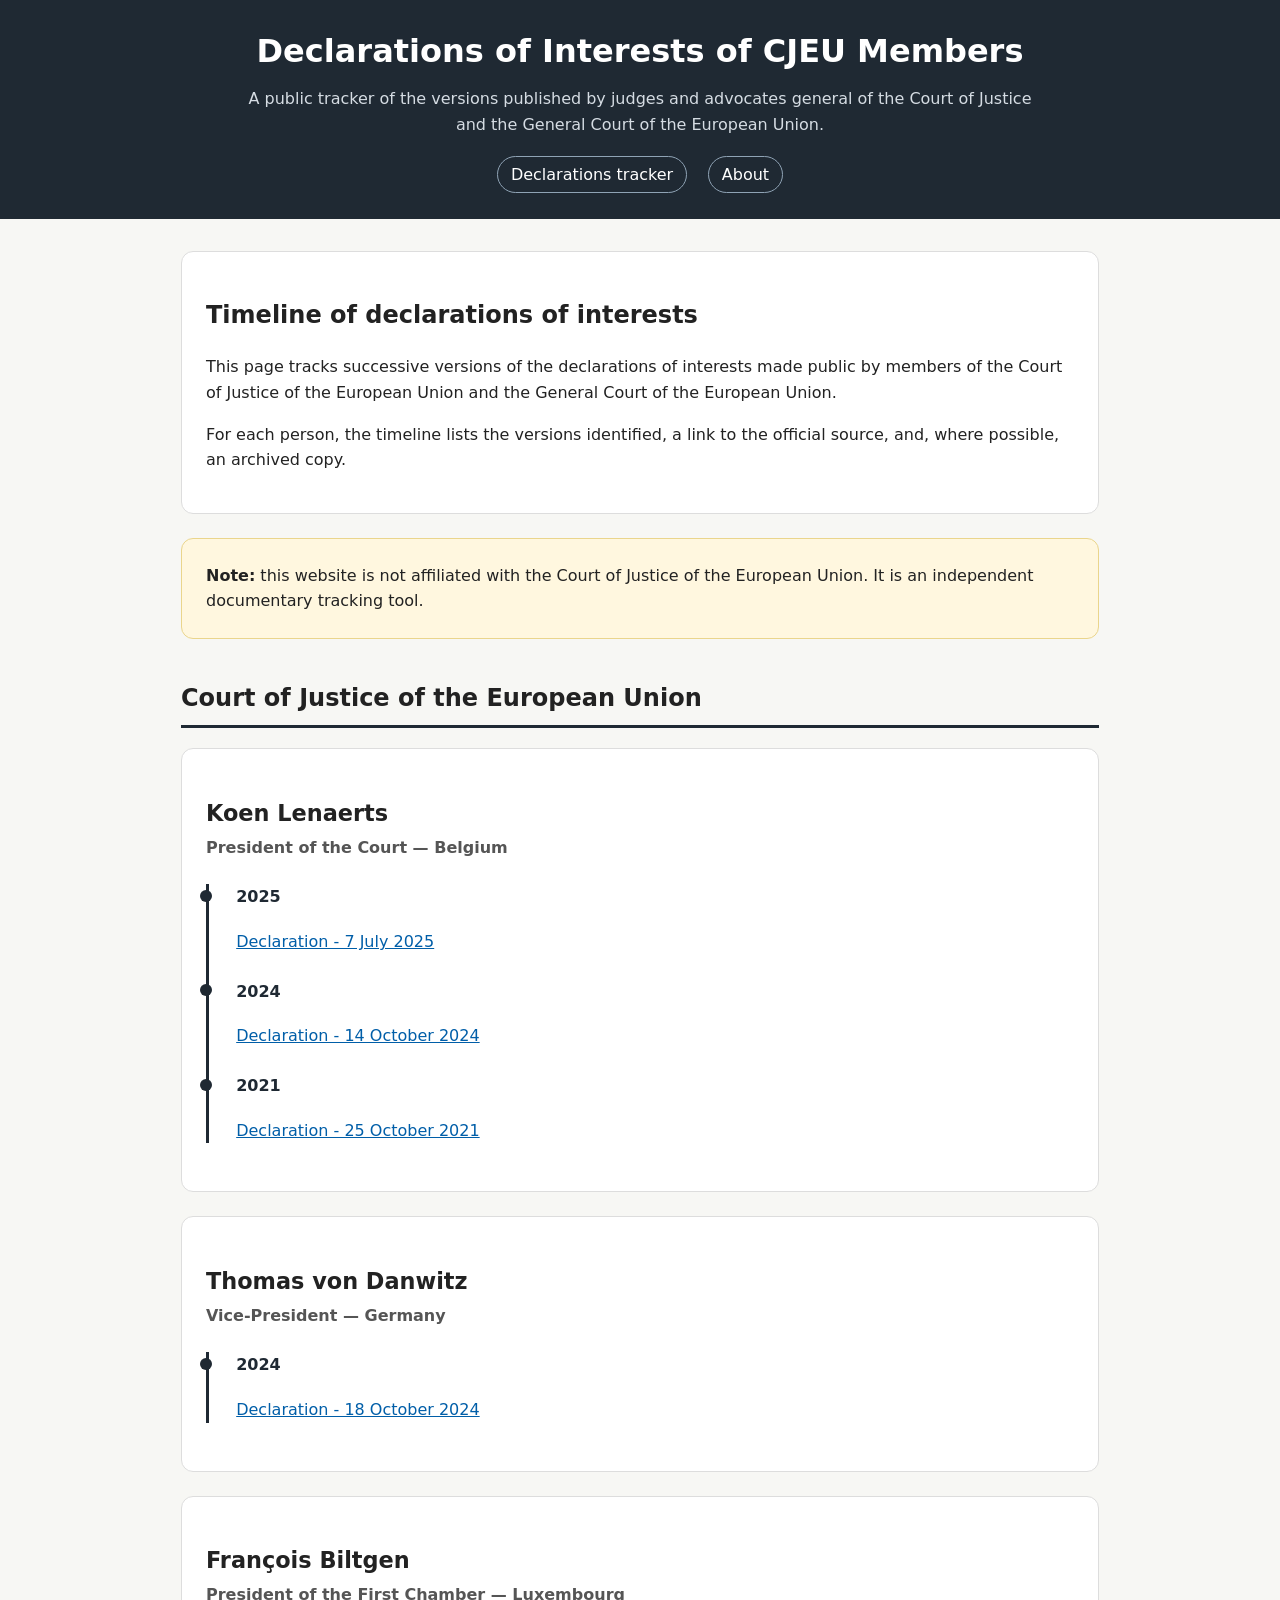
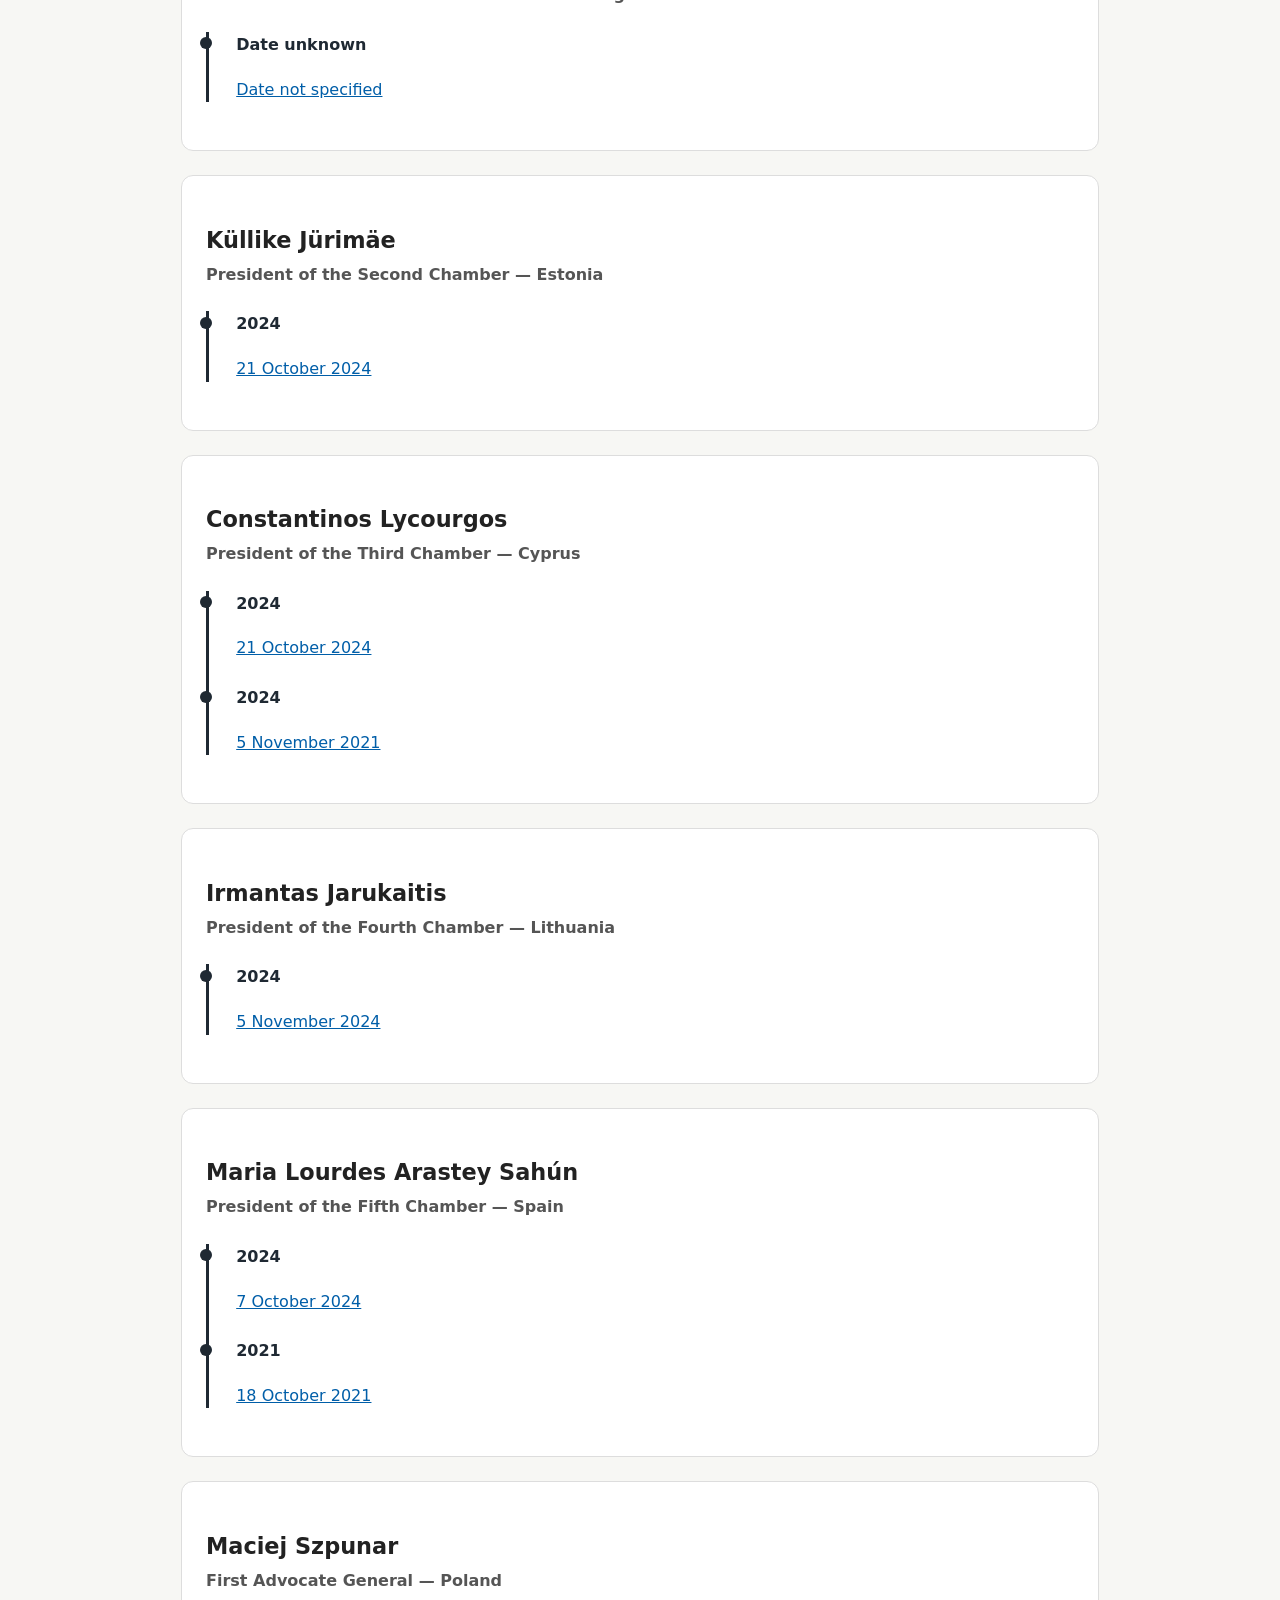
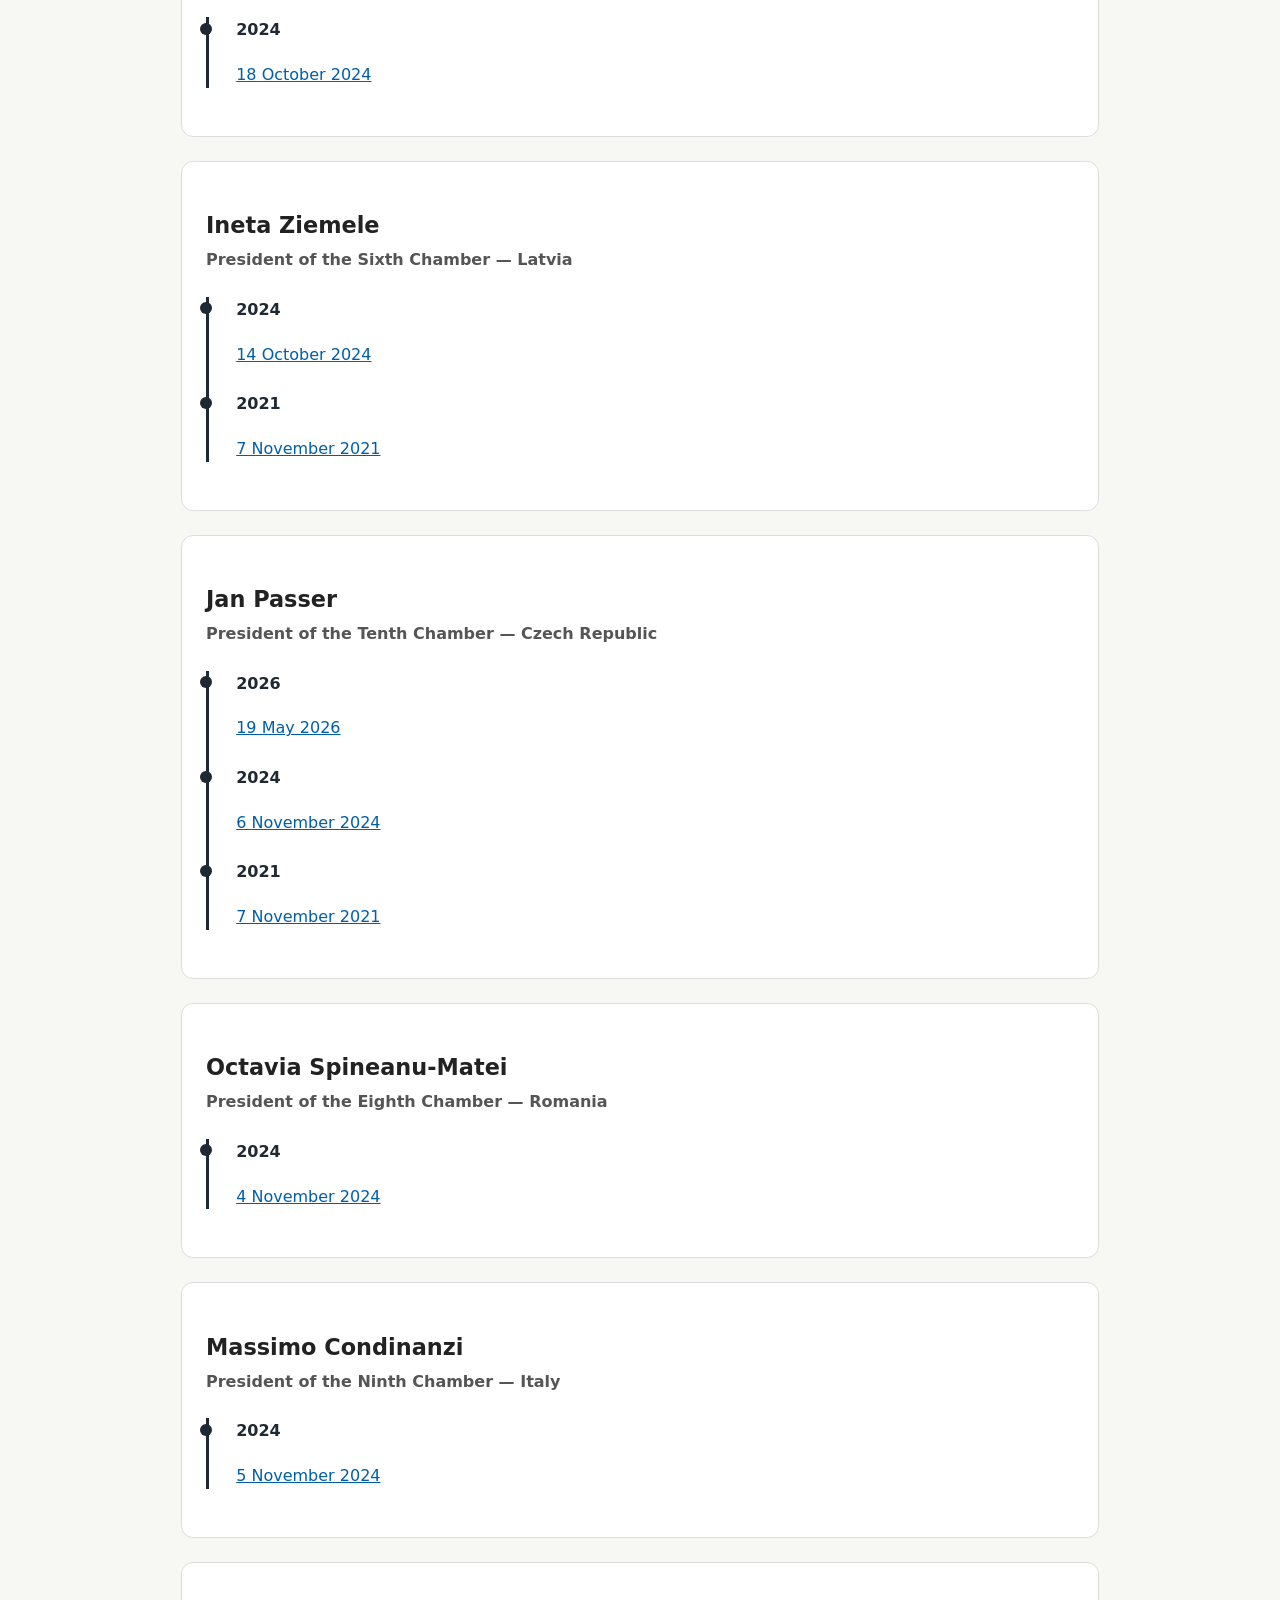
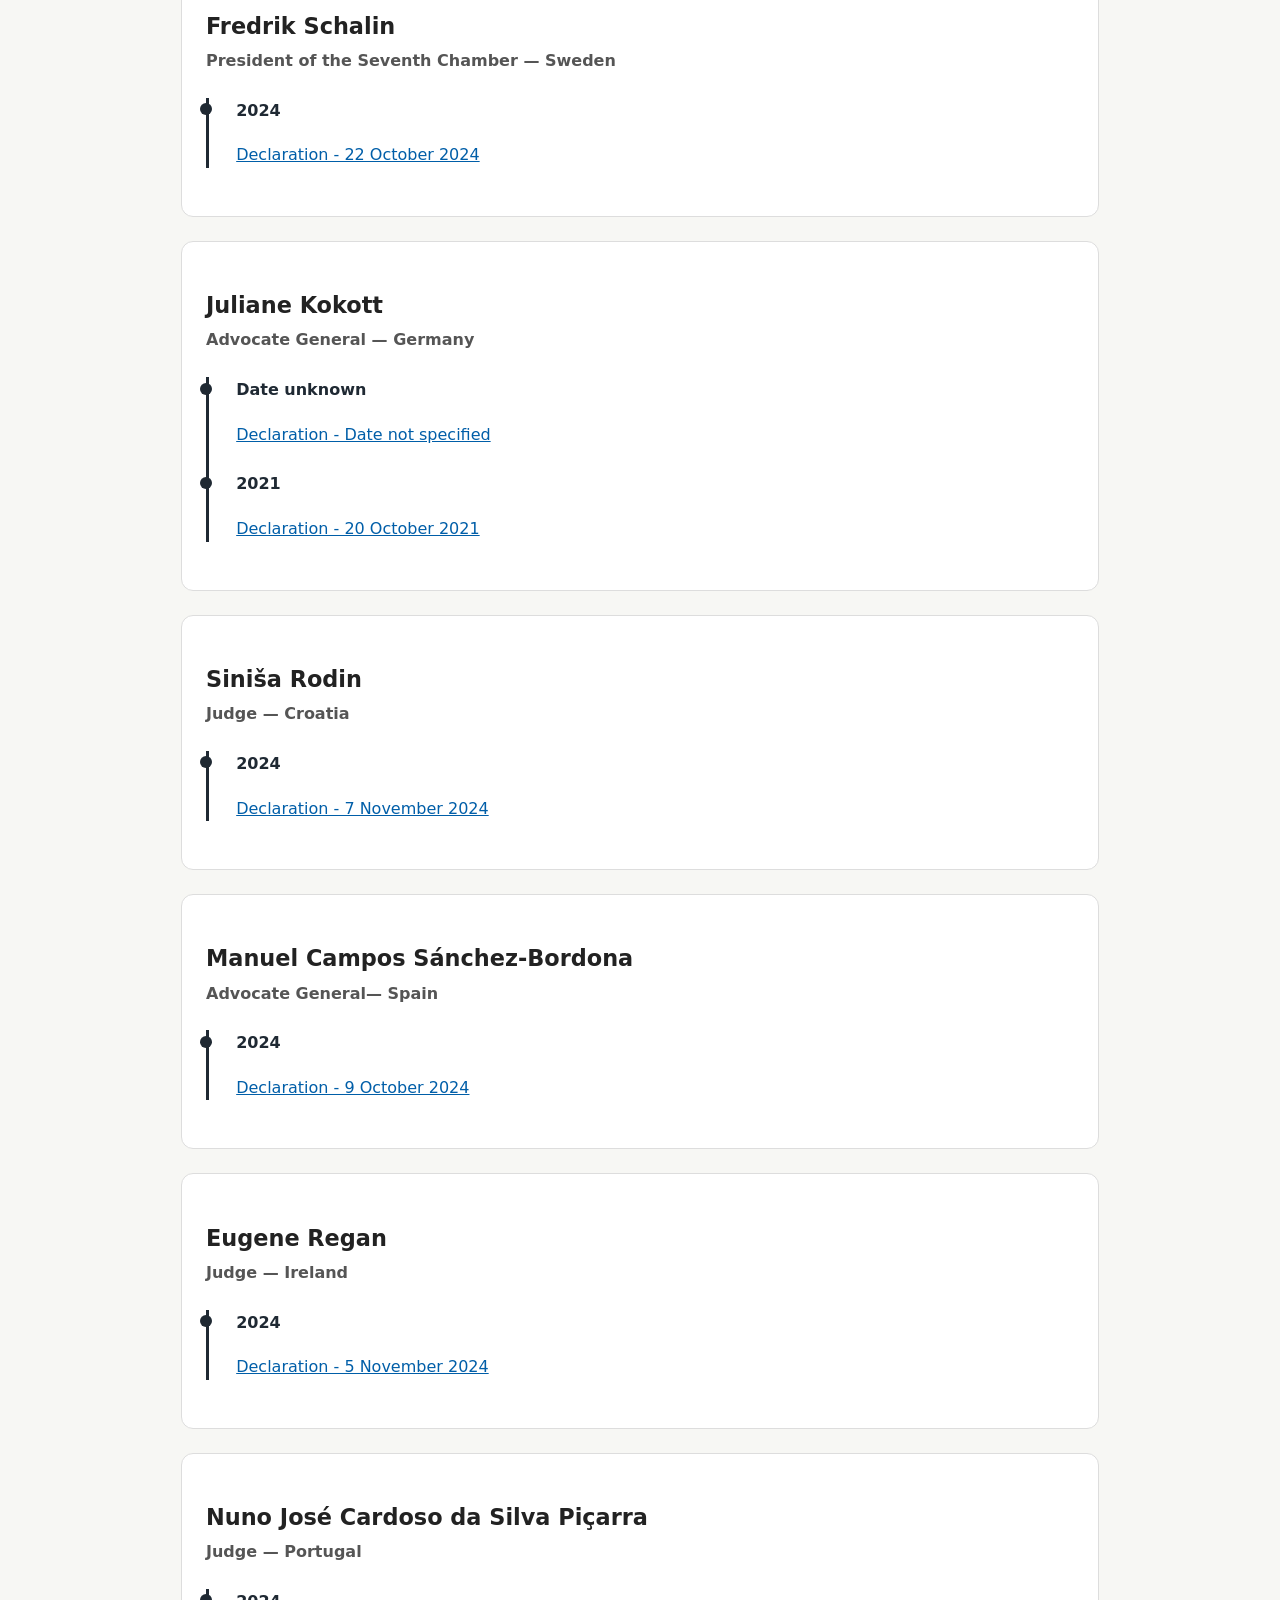
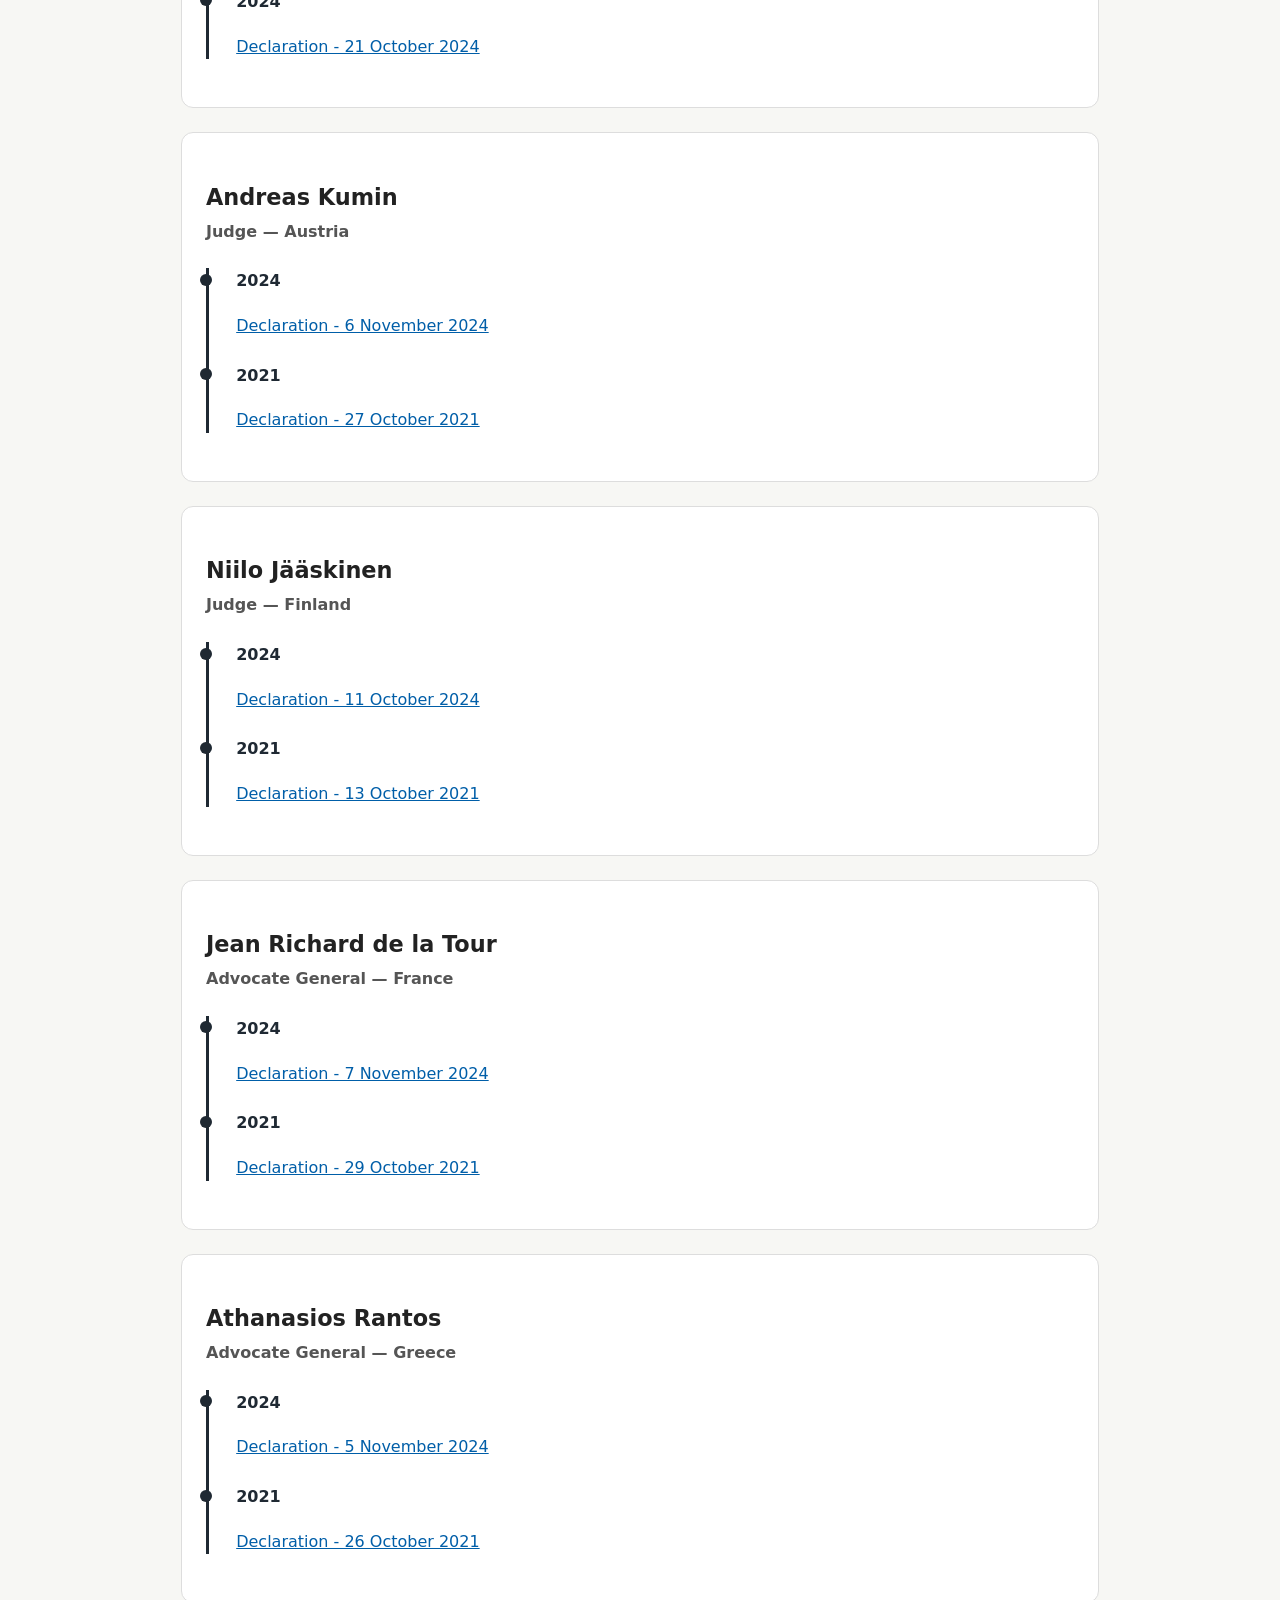
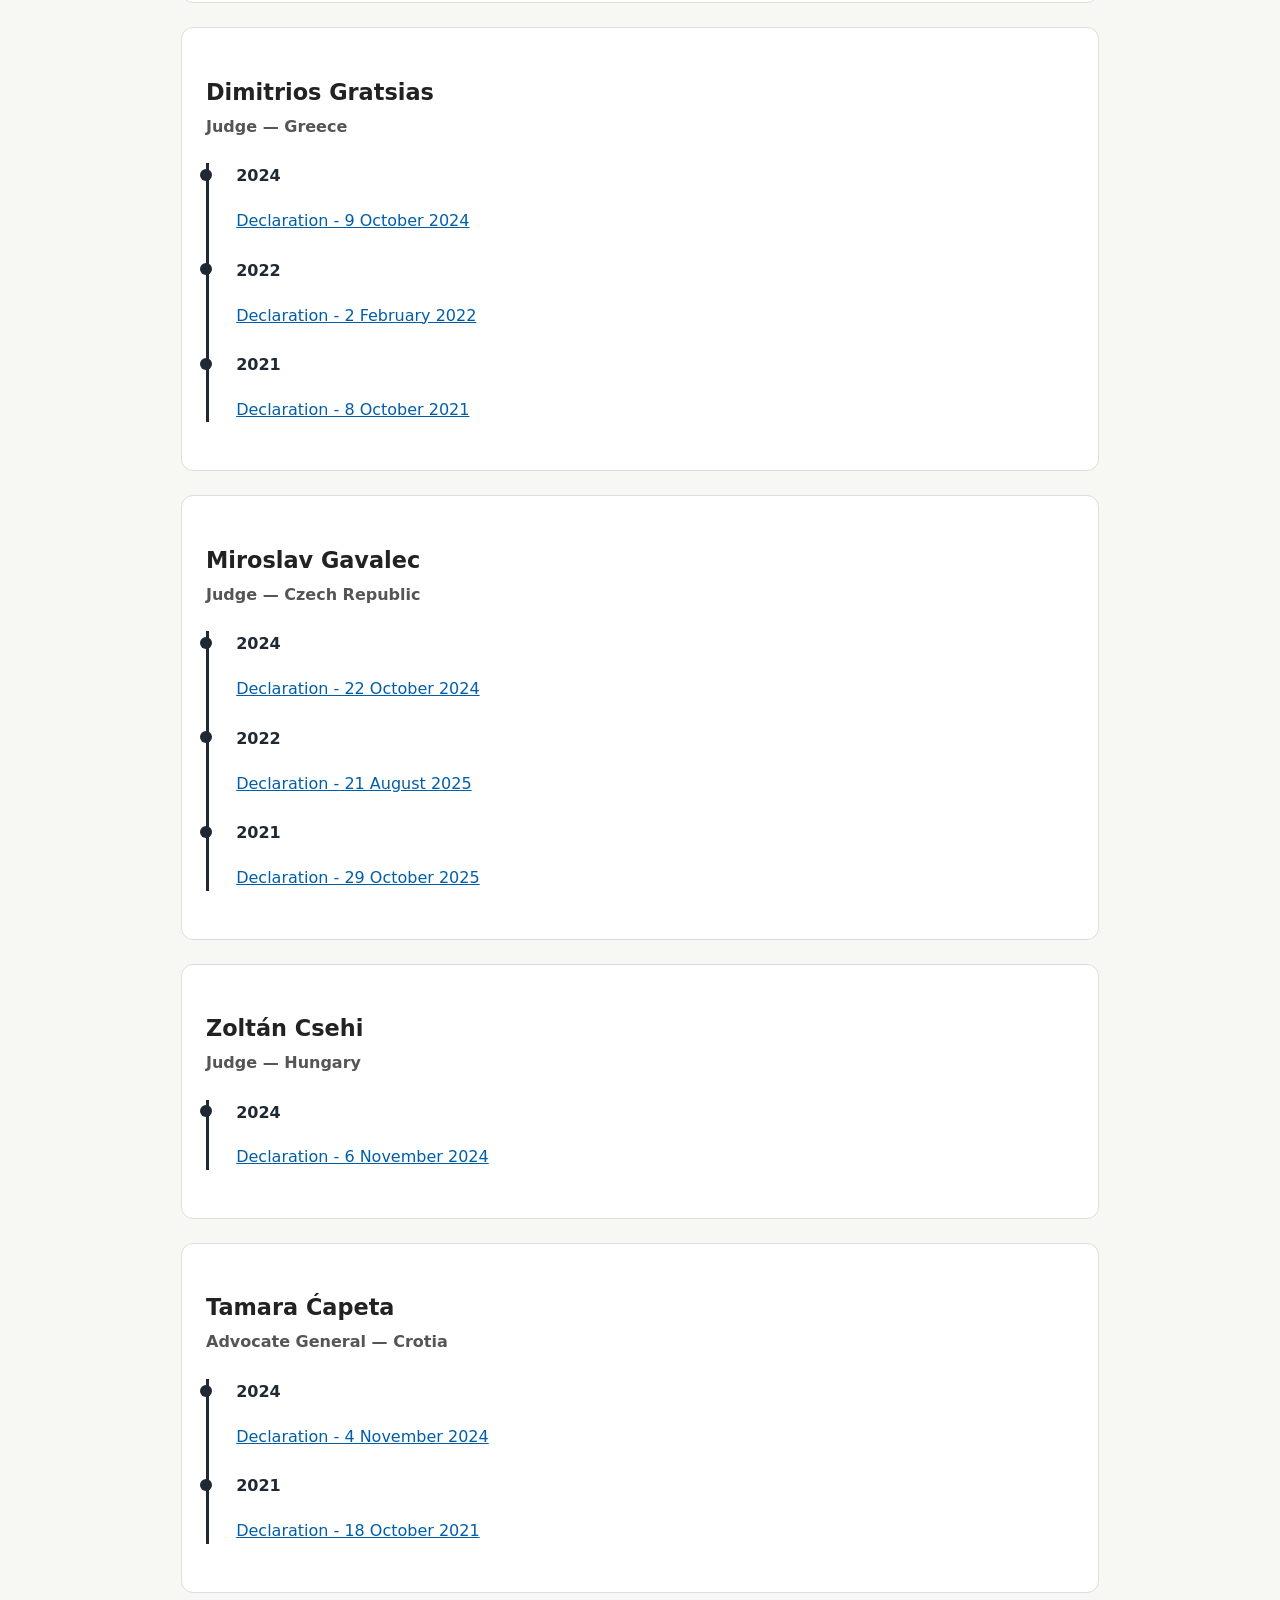
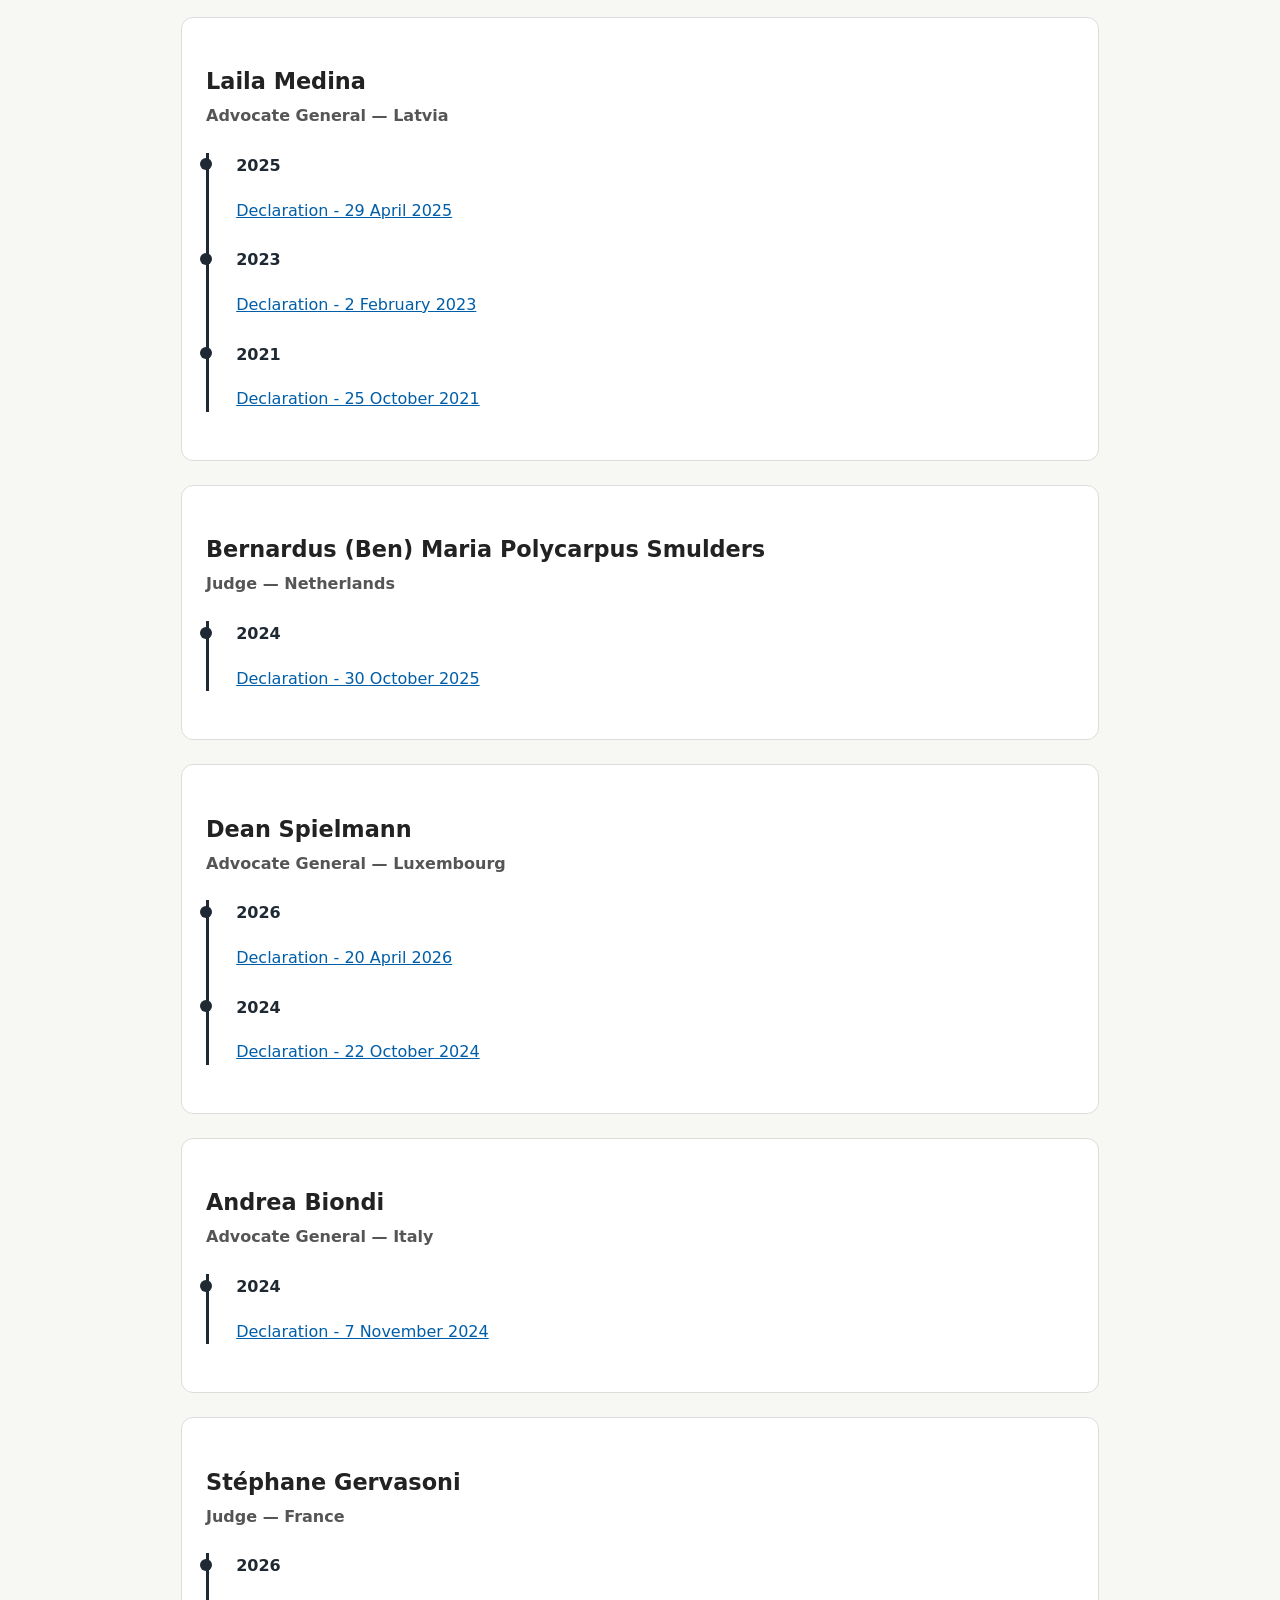
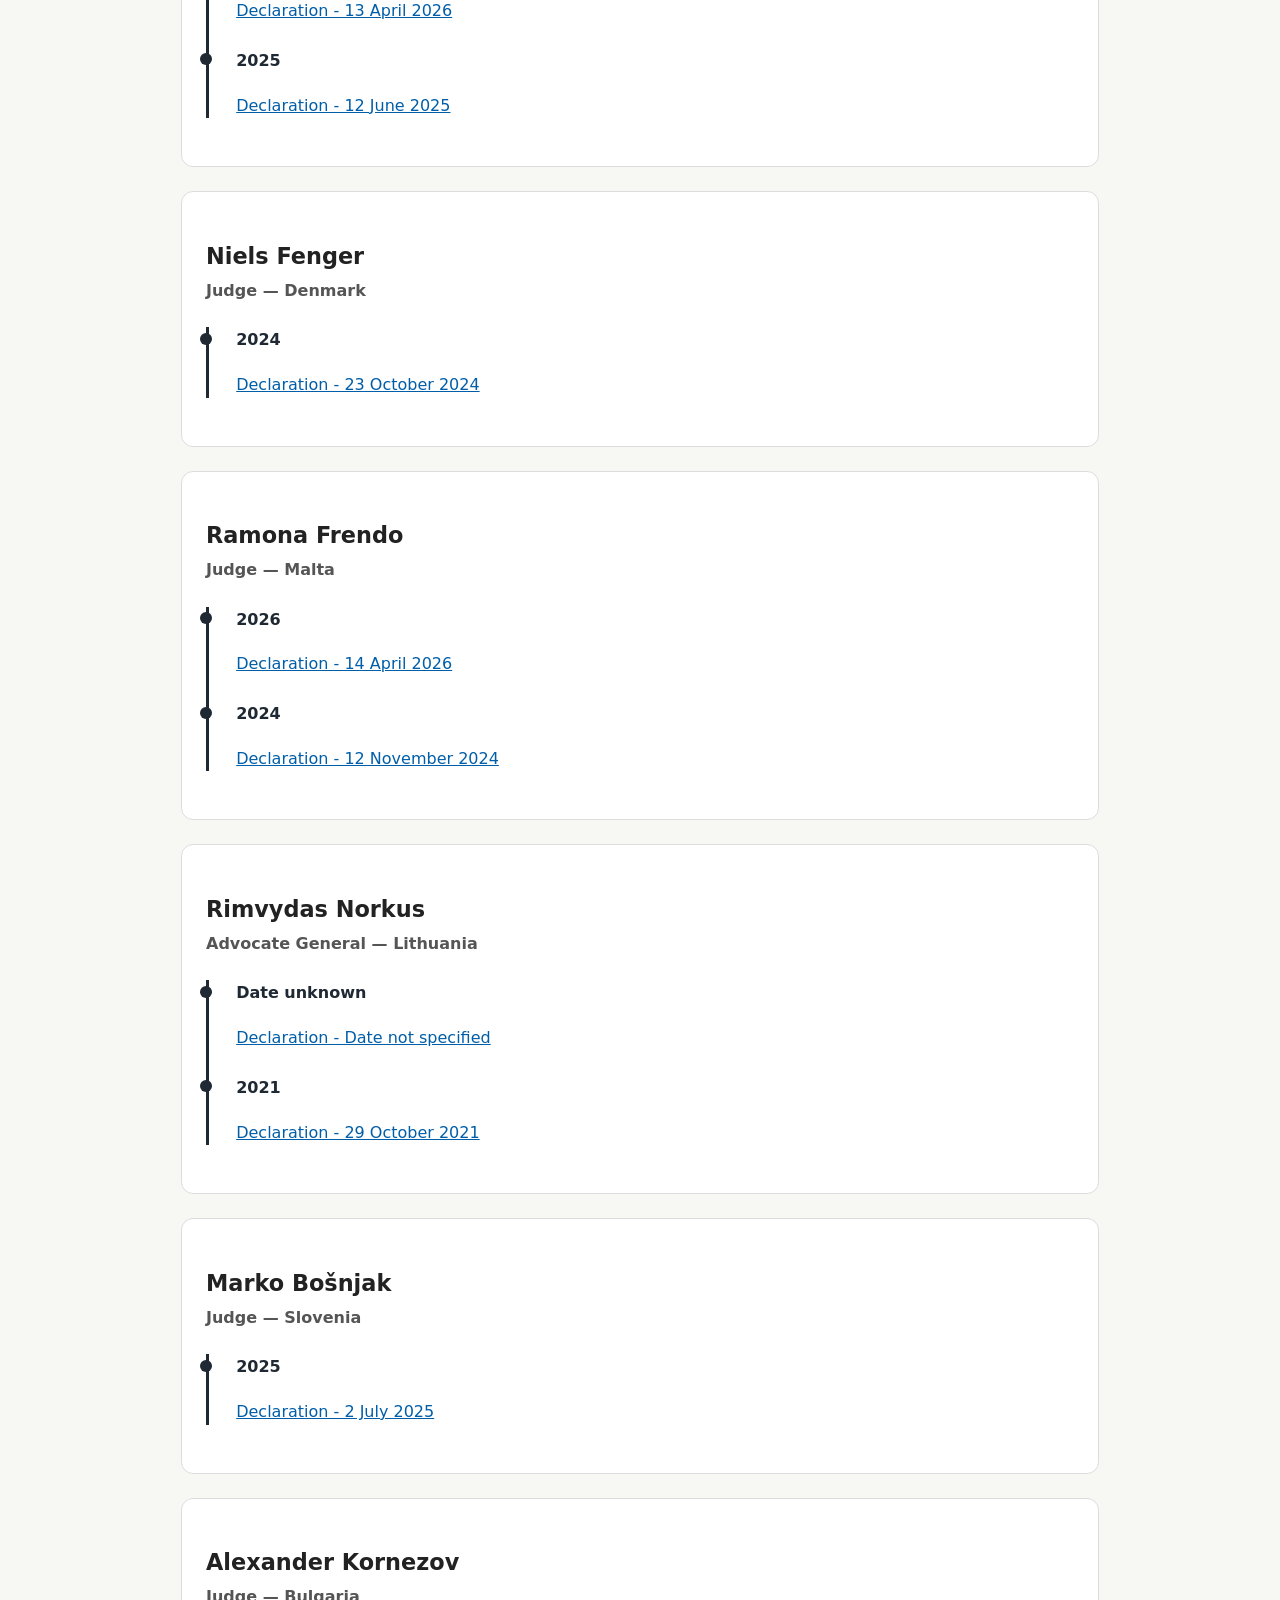
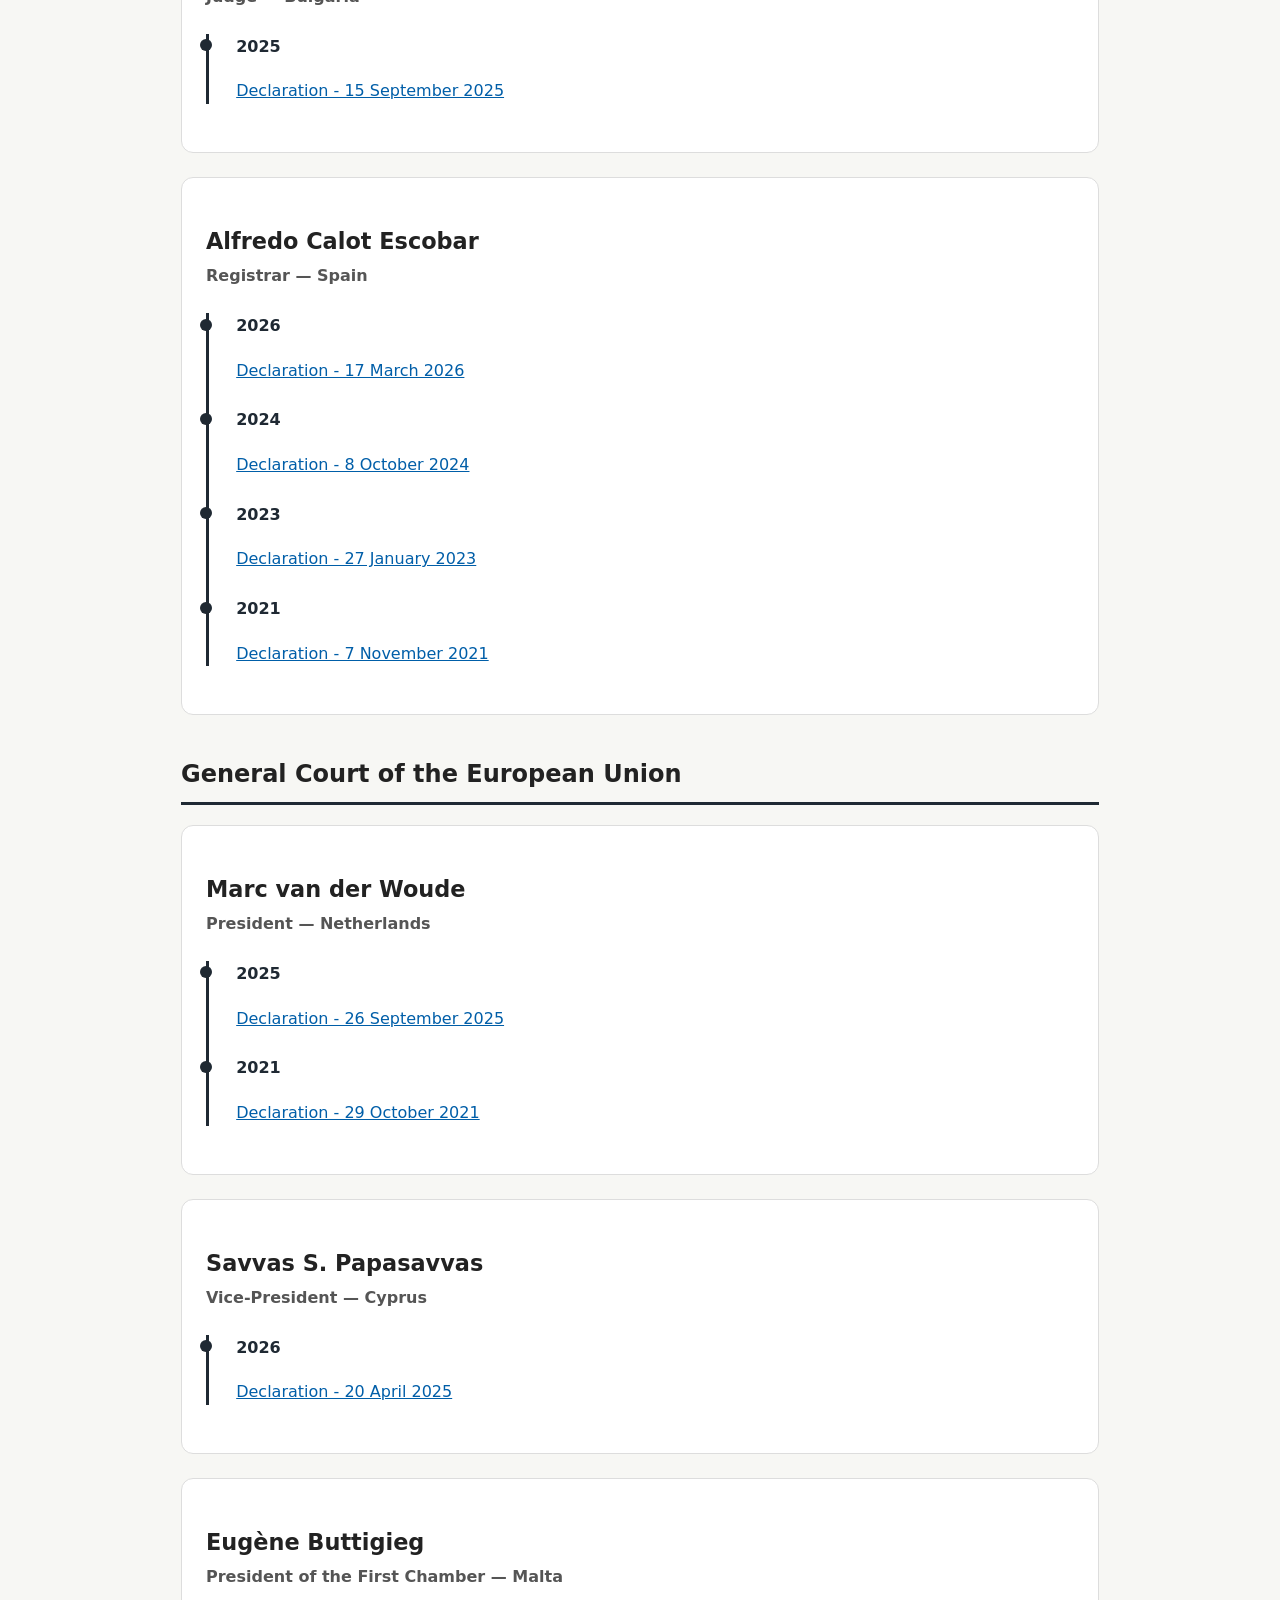
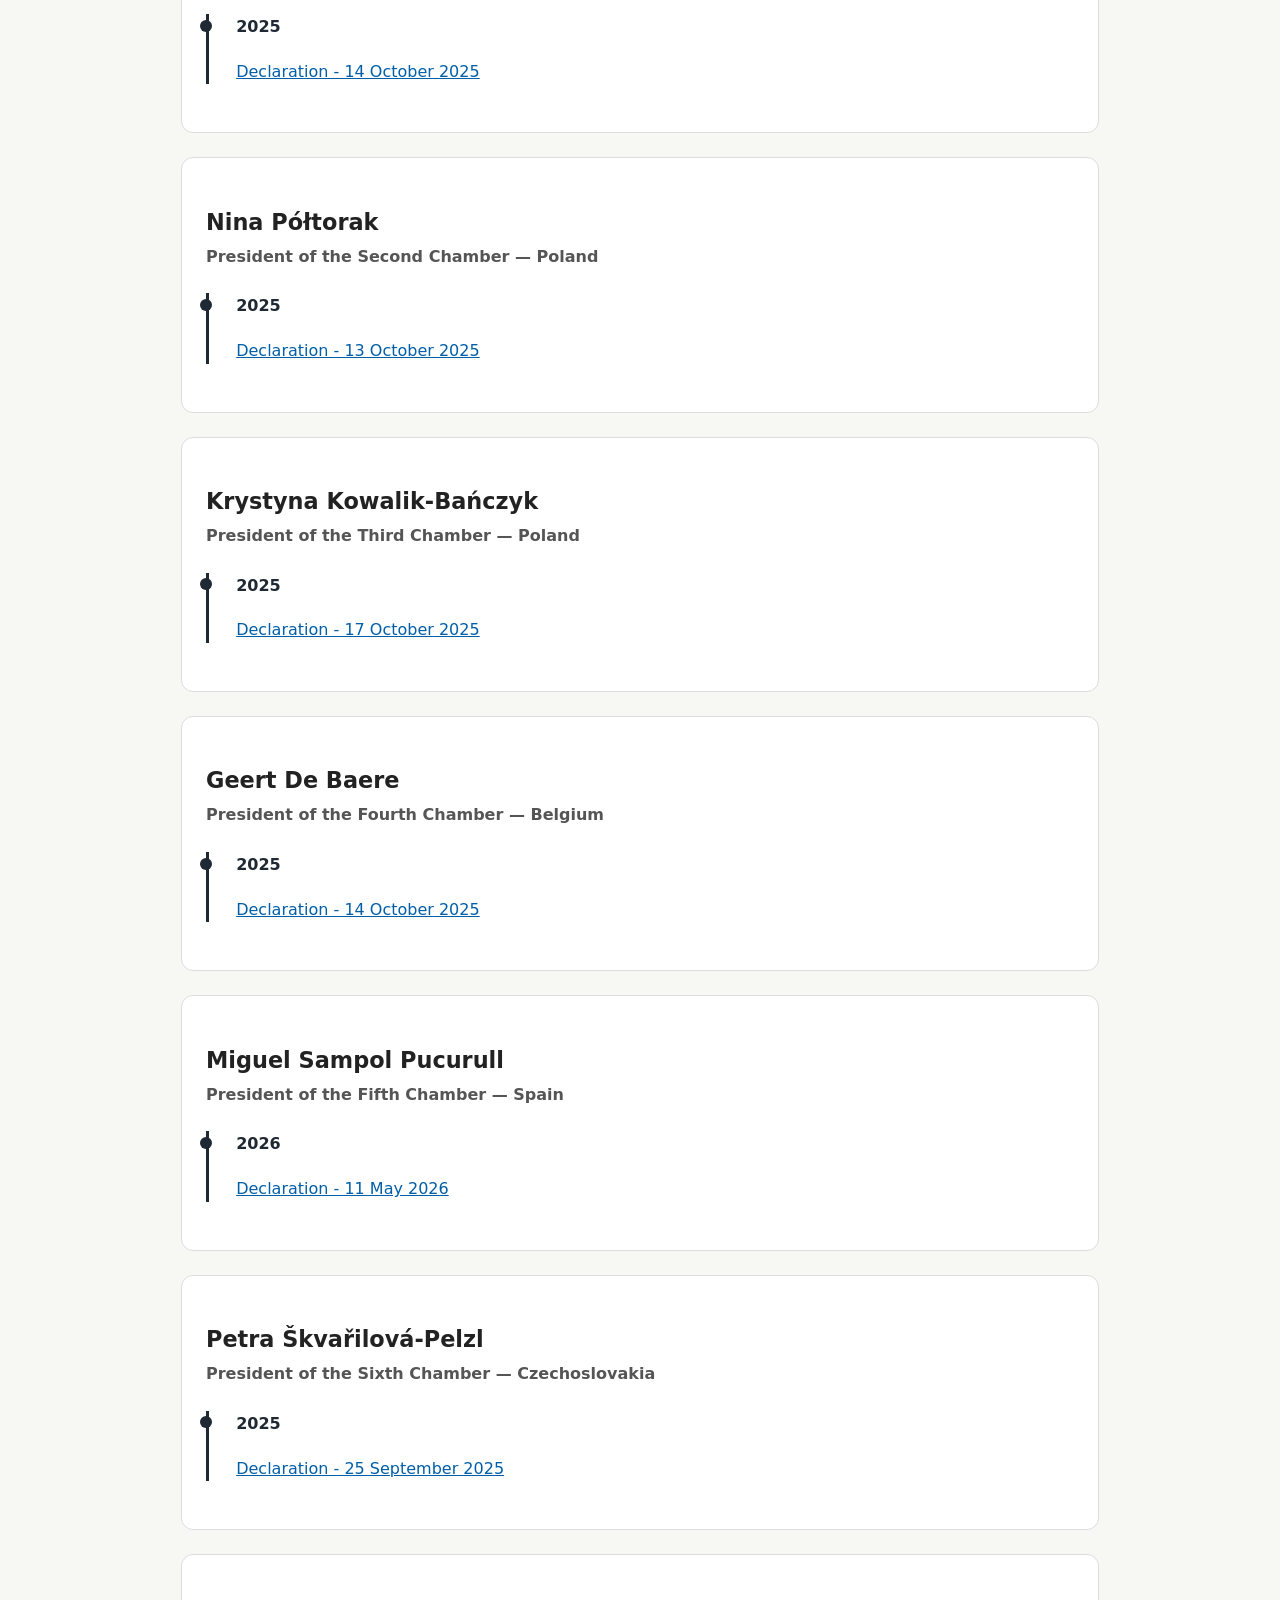
==== commit b392fb42: "Update index.html" ====
--- a/index.html
+++ b/index.html
@@ -213,7 +213,7 @@
        <div class="timeline-item">
         <time datetime="2021—11—07">2021</time>
         <p>
-          <a href="documents/ziemele_ineta 20211107.pdf.pdf" target="_blank">7 November 2021</a>
+          <a href="documents/ziemele_ineta 20211107.pdf" target="_blank">7 November 2021</a>
         </p>
       </div>
 
@@ -635,14 +635,14 @@
     <div class="timeline-item">
       <time datetime="2026-04-20">2026</time>
       <p>
-        <a href="documents/2026-declaration-financiere-spielmann-dean.pdf" target="_blank">Declaration - 20 April 2026</a>
+        <a href="documents/2026_declaration_financiere_spielmann_dean.pdf" target="_blank">Declaration - 20 April 2026</a>
       </p>
     </div>
 
     <div class="timeline-item">
       <time datetime="2024-10-22">2024</time>
       <p>
-        <a href="documents/2024-declaration-financiere-spielmann-dean.pdf" target="_blank">Declaration - 22 October 2024</a>
+        <a href="documents/2024_declaration_financiere_spielmann_dean.pdf" target="_blank">Declaration - 22 October 2024</a>
       </p>
     </div>
 
@@ -737,6 +737,13 @@
         <time datetime="year-month-day">Date unknown</time>
         <p>
           <a href="documents/declaration_financiere_norkus_rimvydas.pdf" target="_blank">Declaration - Date not specified </a>
+        </p>
+      </div>
+
+       <div class="timeline-item">
+        <time datetime="2021-October-29">2021</time>
+        <p>
+          <a href="documents/declaration_financiere_norkus_rimvydas.pdf" target="_blank">Declaration - 29 October 2021 </a>
         </p>
       </div>
 
@@ -1076,7 +1083,7 @@
       <div class="timeline-item">
         <time datetime="2025-September-30">2025</time>
         <p>
-          <a href="ddocuments/declaration_financiere_kancheva_mariyana.pdf" target="_blank">Declaration - 30 September 2025 </a>
+          <a href="documents/declaration_financiere_kancheva_mariyana.pdf" target="_blank">Declaration - 30 September 2025 </a>
         </p>
       </div>
 
@@ -1112,6 +1119,14 @@
         </p>
       </div>
 
+        <div class="timeline-item">
+        <time datetime="2021-October-21">2021</time>
+        <p>
+          <a href="documents/marcoulli_anna 20211021.pdf" target="_blank">Declaration - 21 October 2021 </a>
+        </p>
+      </div>
+
+
     </div>
   </article>
 
@@ -1124,7 +1139,7 @@
       <div class="timeline-item">
         <time datetime="2025-October-06">2025</time>
         <p>
-          <a href="ddocuments/declaration_financiere_reine_inga.pdf" target="_blank">Declaration - 6 October 2025 </a>
+          <a href="documents/declaration_financiere_reine_inga.pdf" target="_blank">Declaration - 6 October 2025 </a>
         </p>
       </div>
 
@@ -1140,7 +1155,7 @@
       <div class="timeline-item">
         <time datetime="2025-September-25">2025</time>
         <p>
-          <a href="ddocuments/declaration_financiere_da_silva_passos_ricardo.pdf" target="_blank">Declaration - 25 September 2025 </a>
+          <a href="documents/declaration_financiere_da_silva_passos_ricardo.pdf" target="_blank">Declaration - 25 September 2025 </a>
         </p>
       </div>
 
@@ -1160,6 +1175,13 @@
         </p>
       </div>
 
+            <div class="timeline-item">
+        <time datetime="2021-November-29">2021</time>
+        <p>
+          <a href="documents/nihoul_paul 20211129.pdf" target="_blank">Declaration - 29 November 2021 </a>
+        </p>
+      </div>
+
     </div>
   </article>
 
@@ -1224,6 +1246,13 @@
         </p>
       </div>
 
+      <div class="timeline-item">
+        <time datetime="2021-11-29">2021</time>
+        <p>
+          <a href="documents/mac_eochaidh_colm 20211129.pdf" target="_blank">Declaration - 29 November 2021 </a>
+        </p>
+      </div>
+
     </div>
   </article>
 
@@ -1295,6 +1324,13 @@
         </p>
       </div>
 
+         <div class="timeline-item">
+        <time datetime="2021-November-10">2021</time>
+        <p>
+          <a href="documents/martin_y_perez_de_nanclares_jose 20211110.pdf" target="_blank">Declaration - 10 November 2021 </a>
+        </p>
+      </div>
+
     </div>
   </article>
 
@@ -1339,7 +1375,14 @@
       <div class="timeline-item">
         <time datetime="2025-09-26">2025</time>
         <p>
-          <a href="documents/declaration_financiere_nomm_iko.pdf" target="_blank">Declaration - 26 September 2025 </a>
+          <a href="documents/nomm_iko 20211025.pdf" target="_blank">Declaration - 26 September 2025 </a>
+        </p>
+      </div>
+
+         <div class="timeline-item">
+        <time datetime="2021-10-25">2021</time>
+        <p>
+          <a href="documents/declaration_financiere_nomm_iko.pdf" target="_blank">Declaration - 25 October 2025 </a>
         </p>
       </div>
 
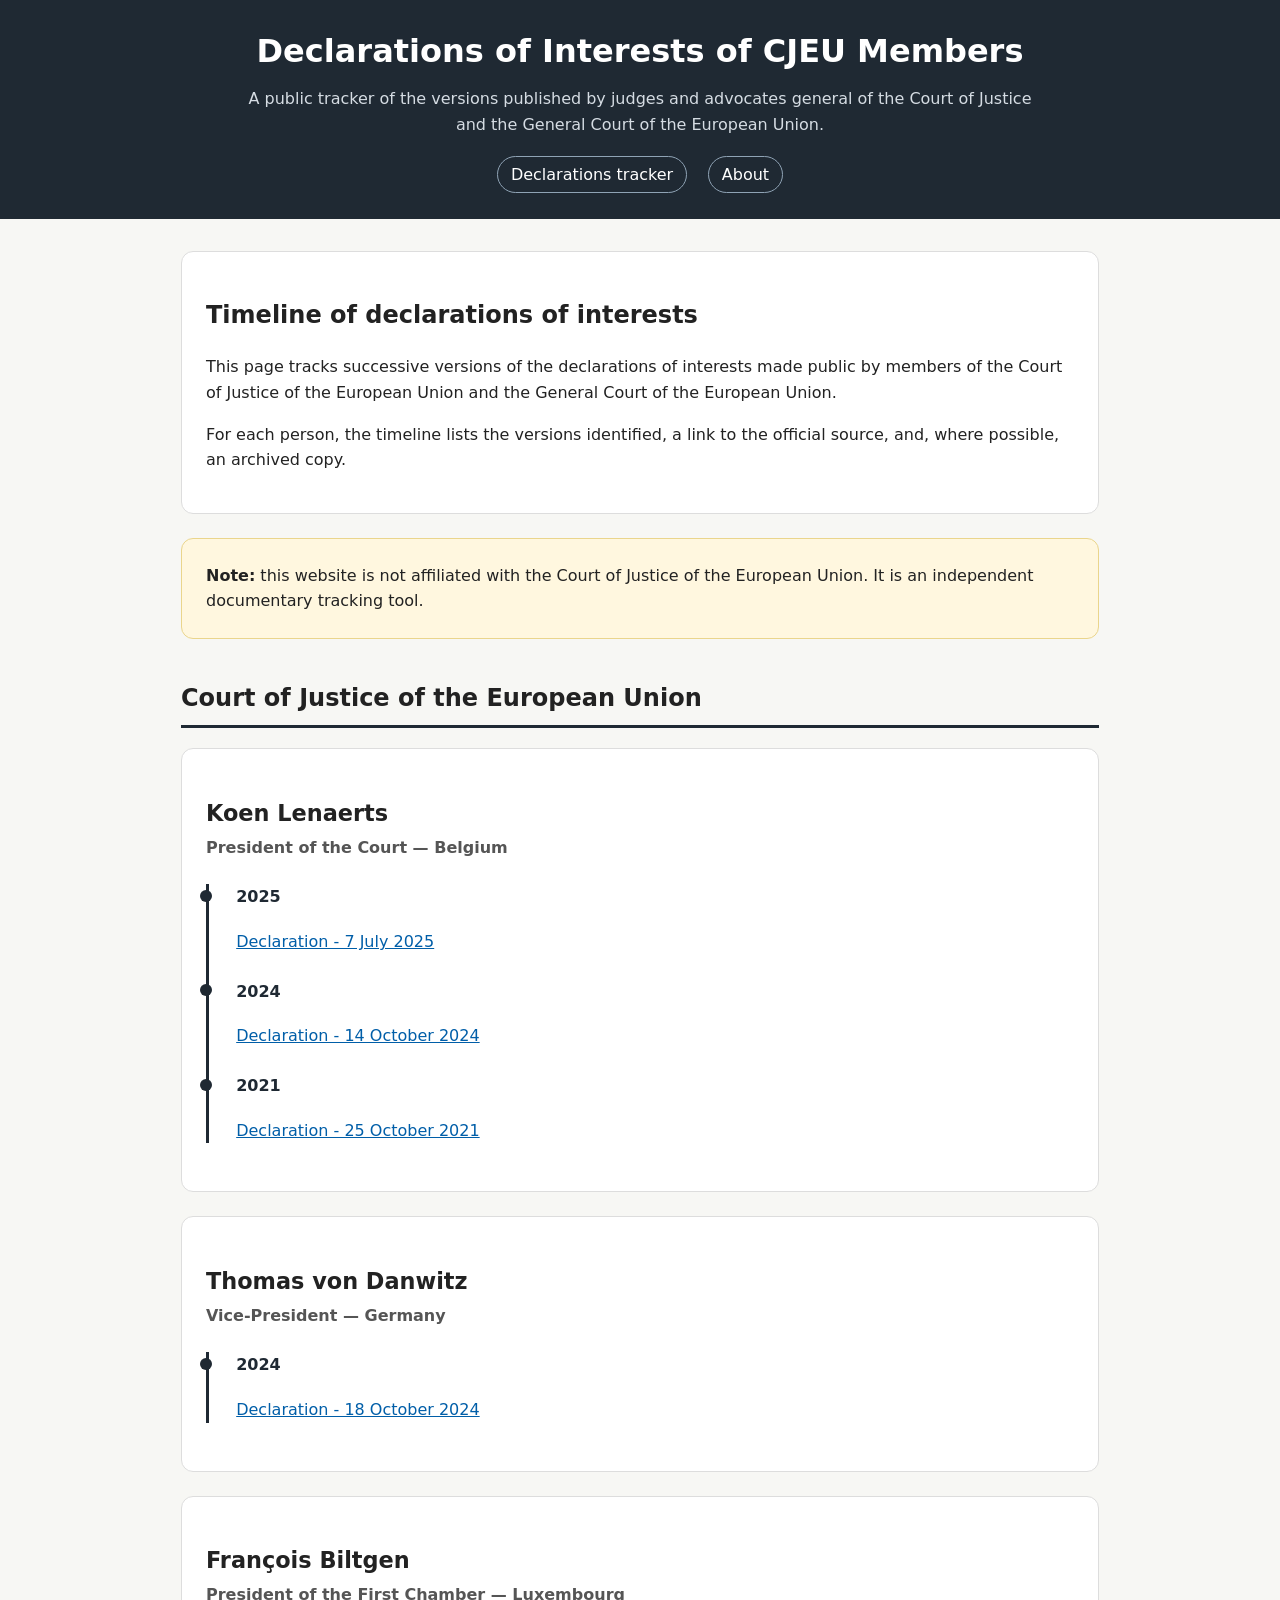
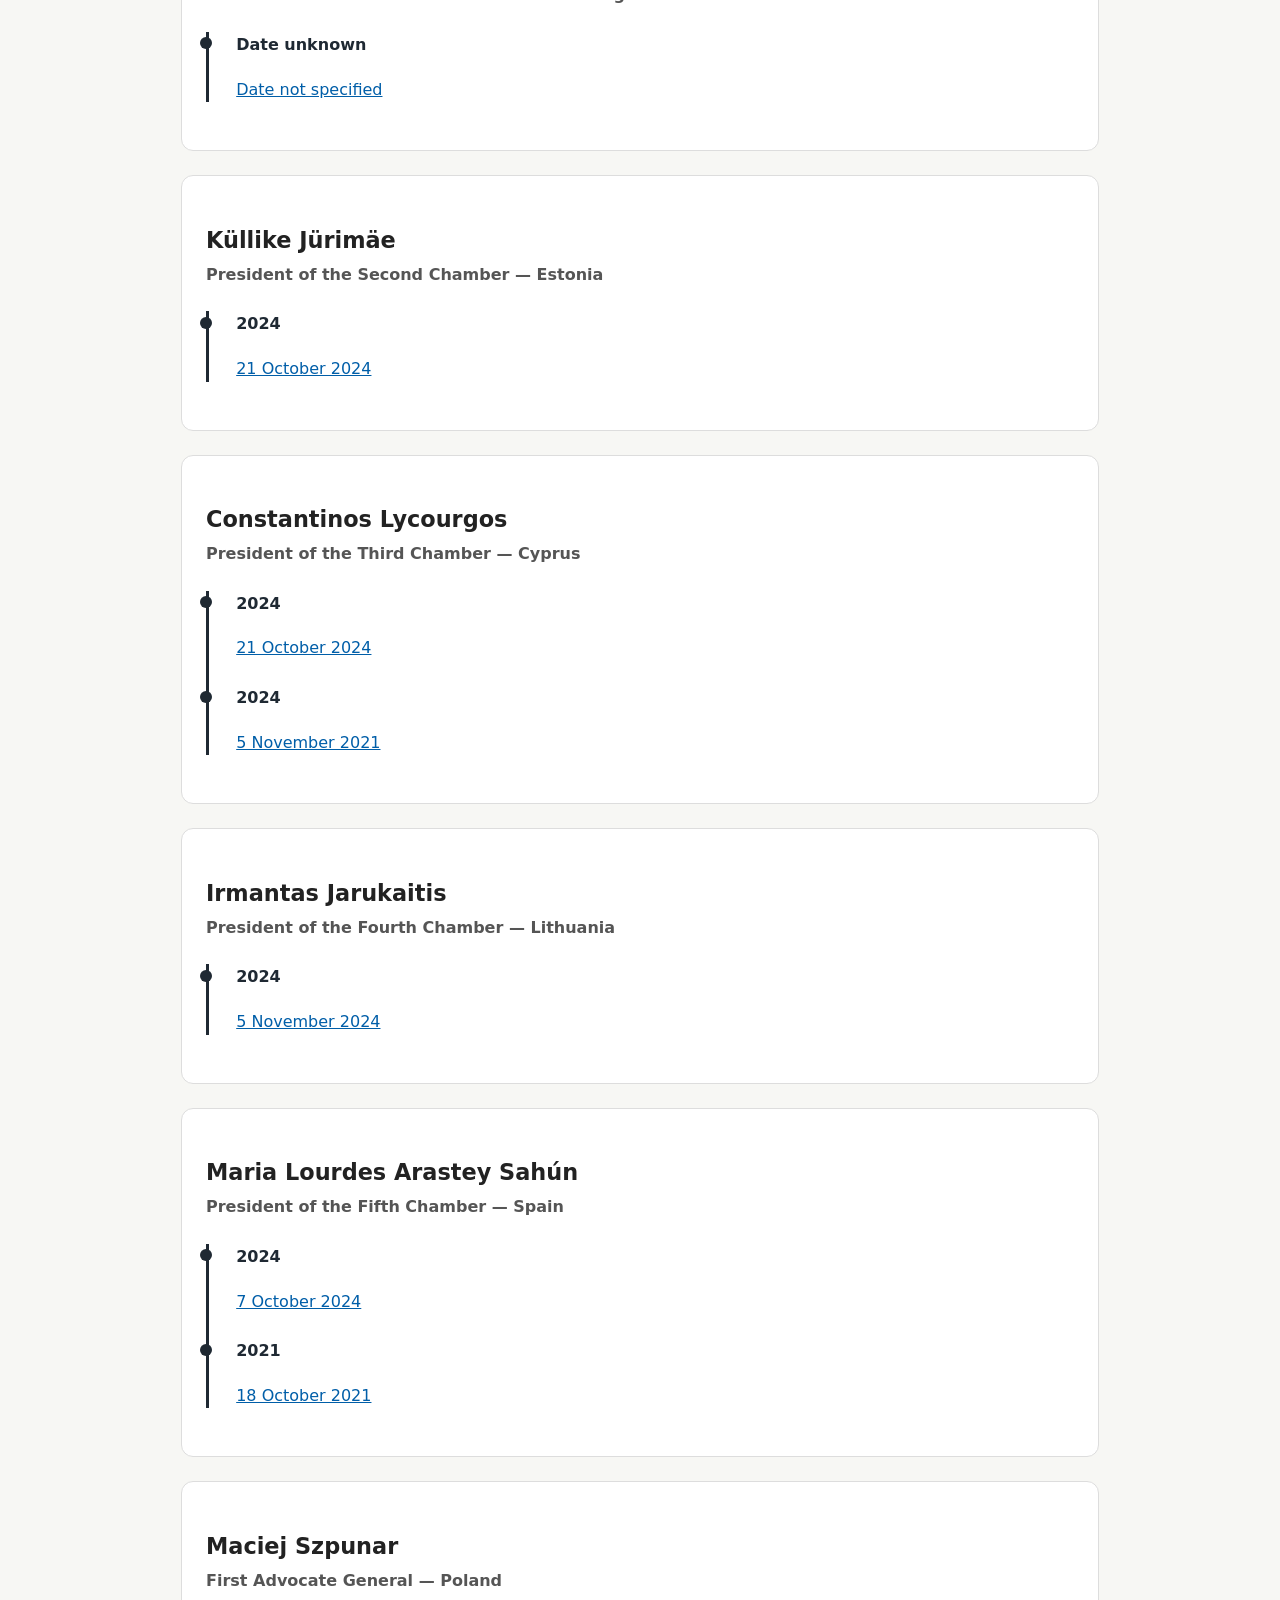
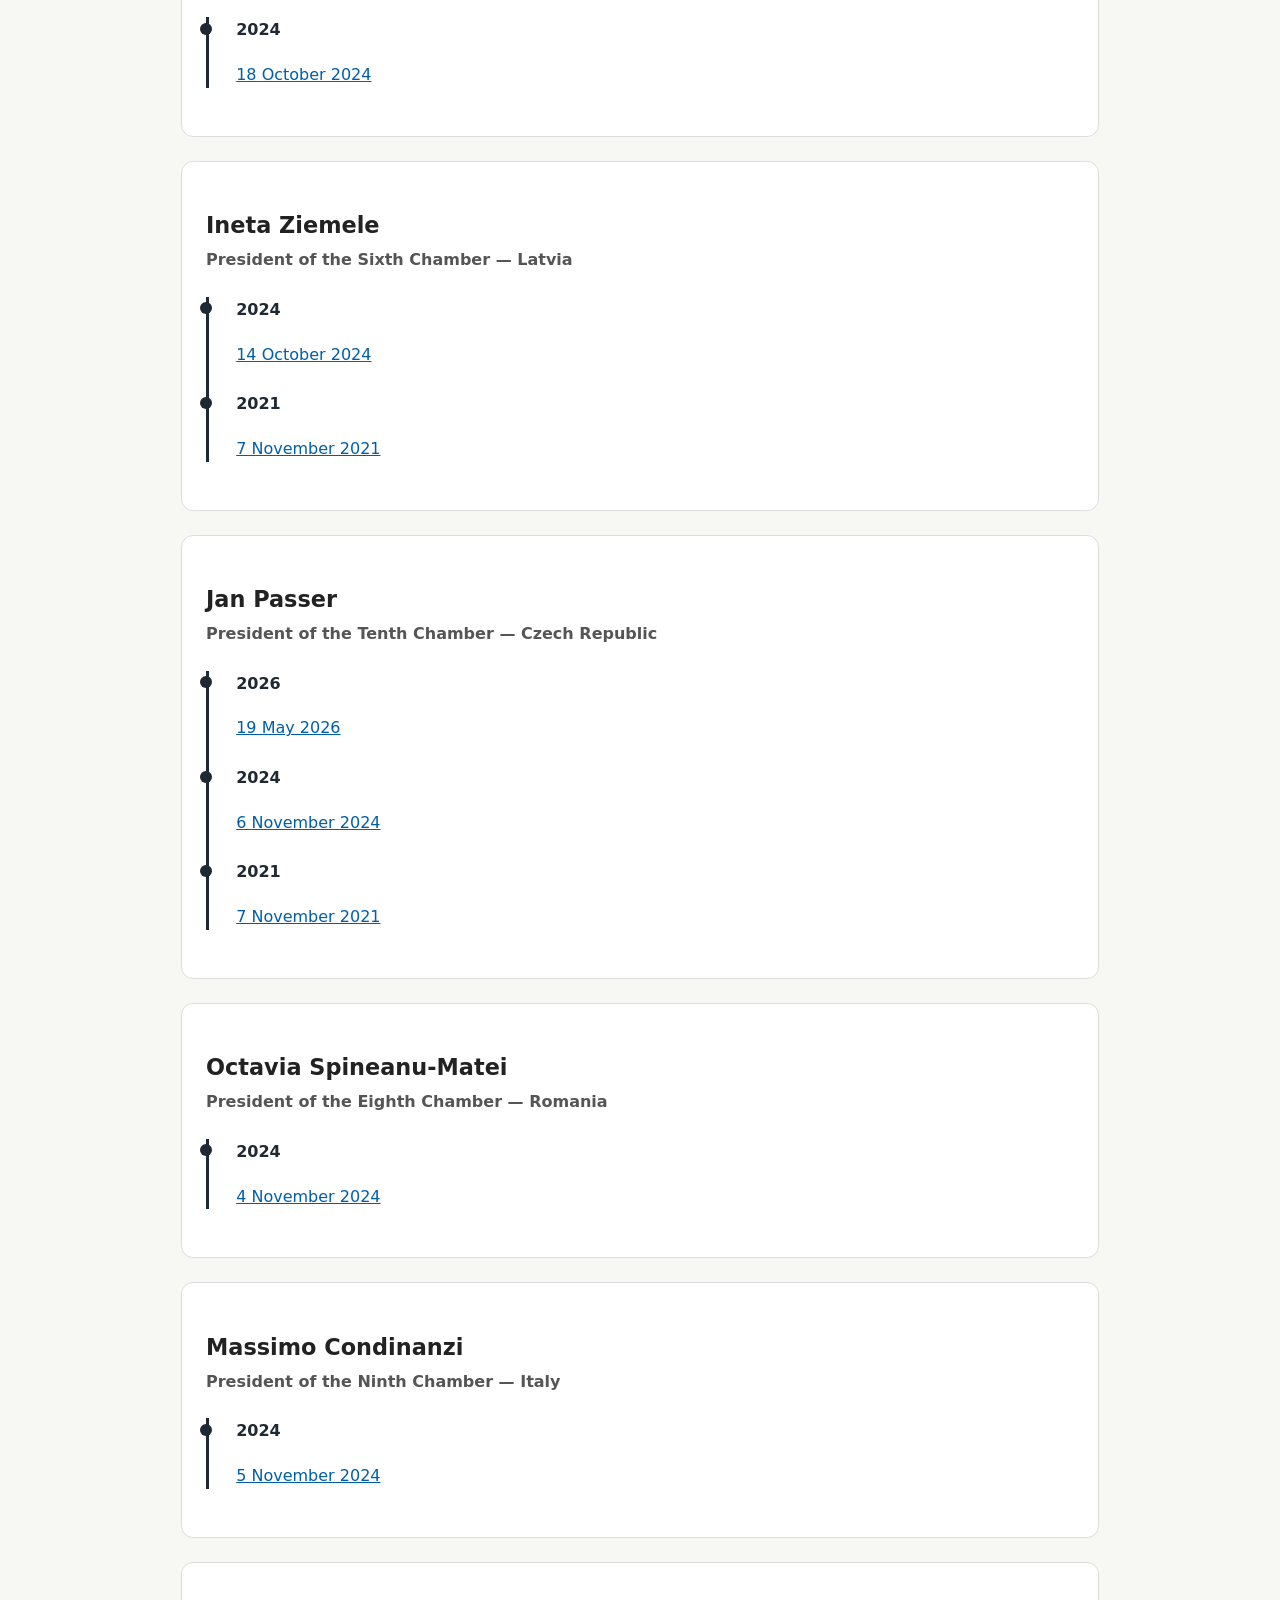
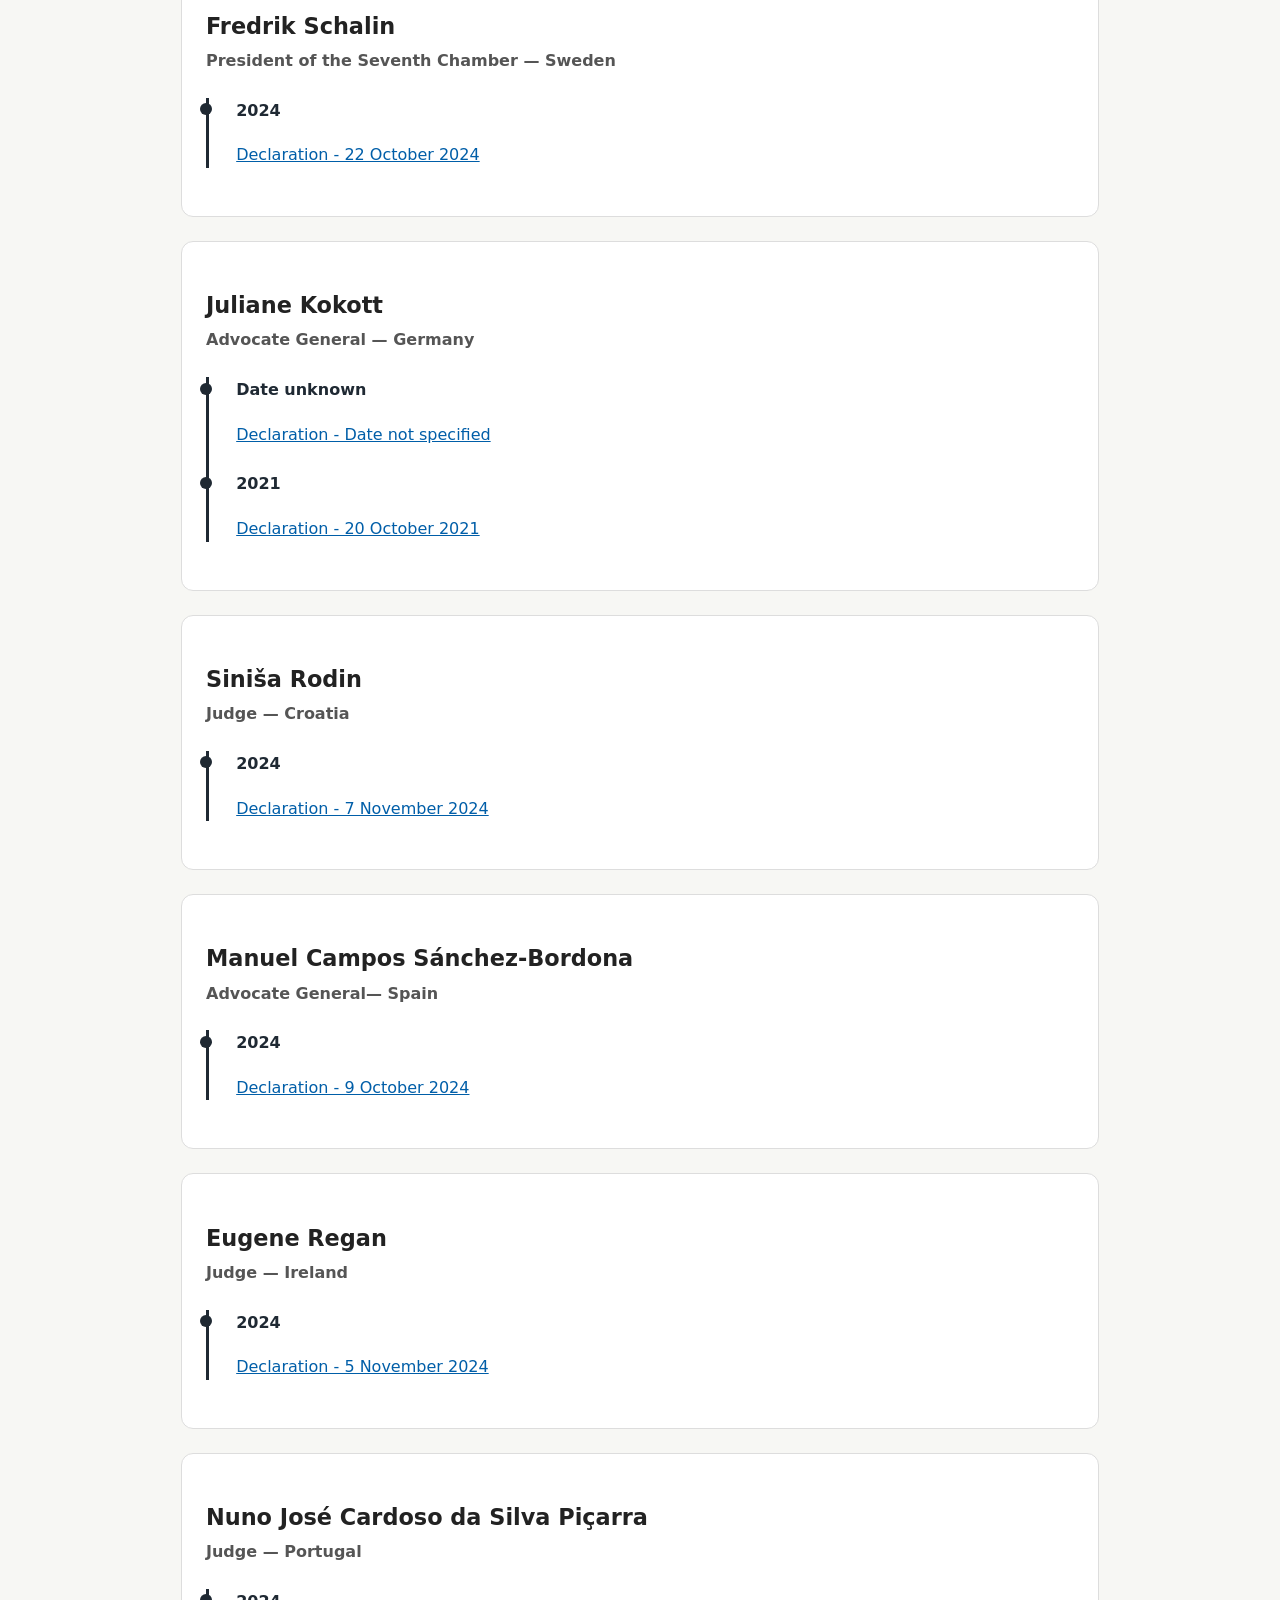
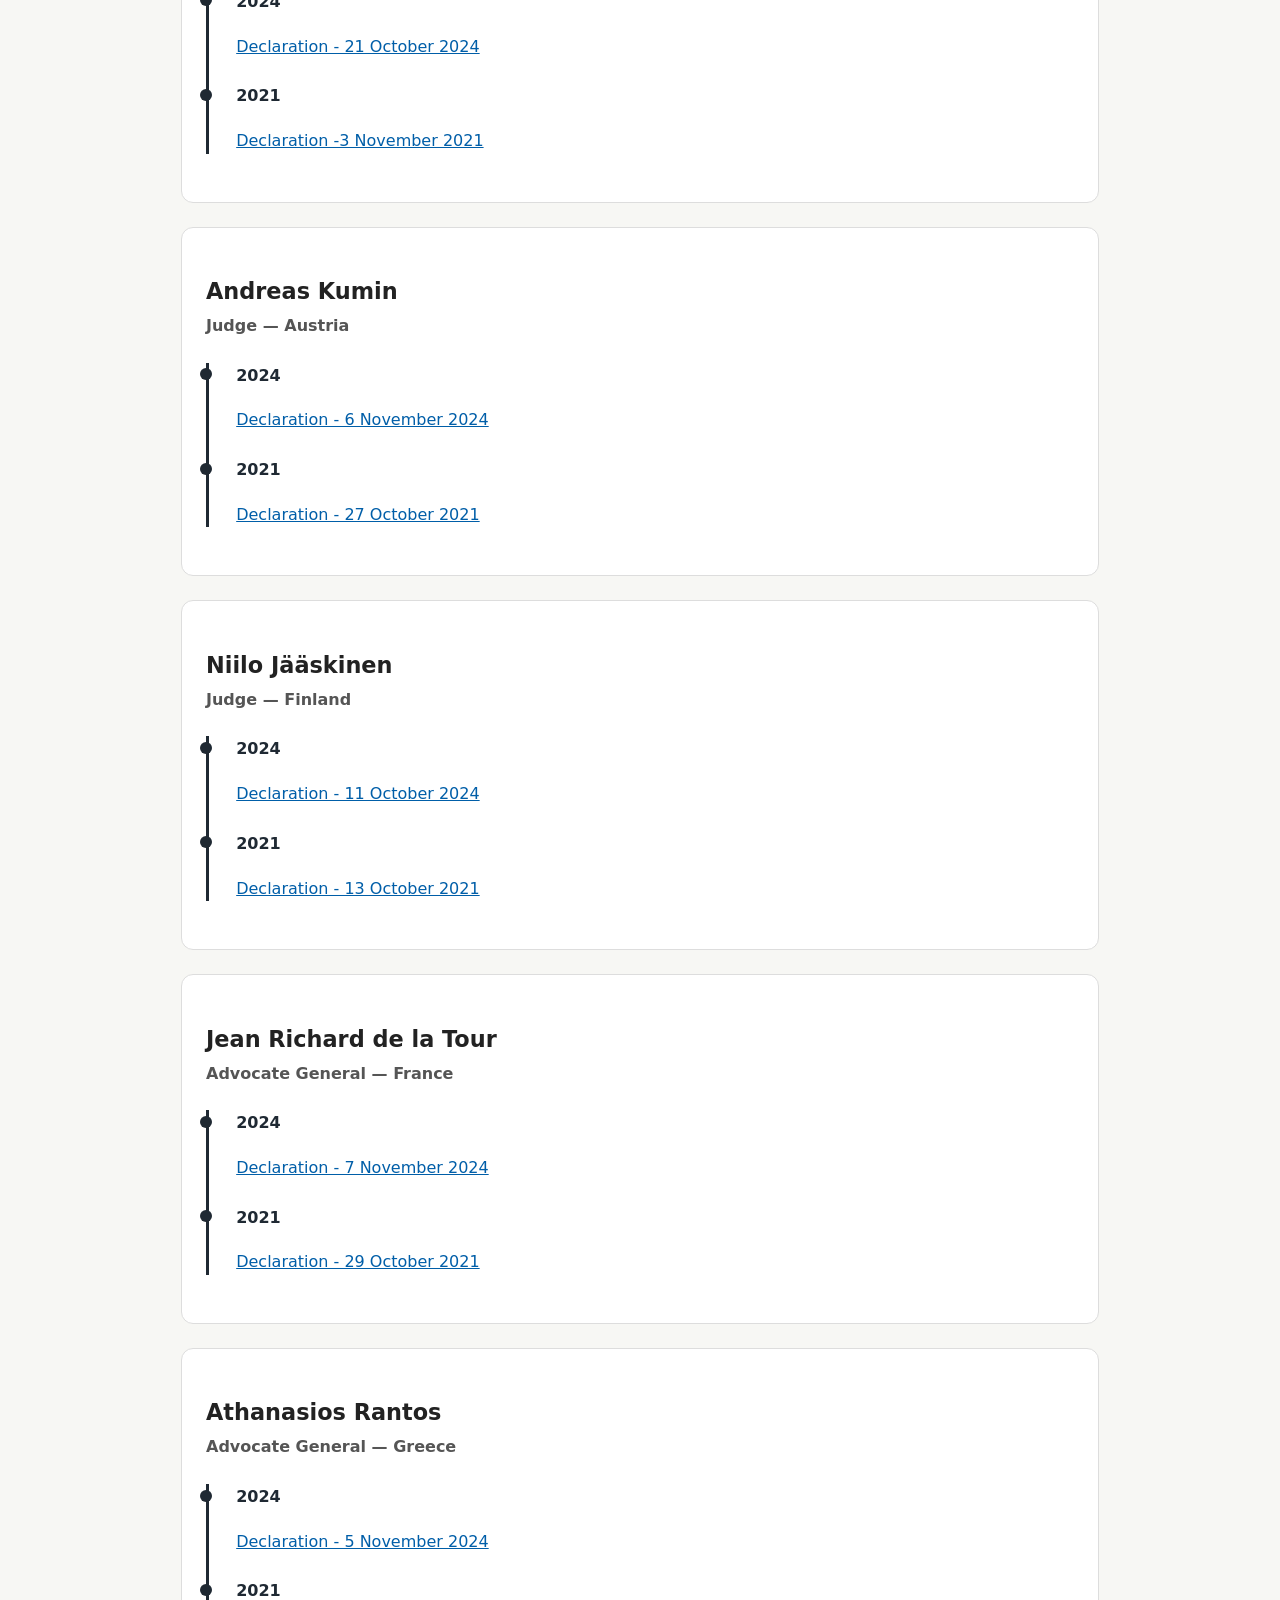
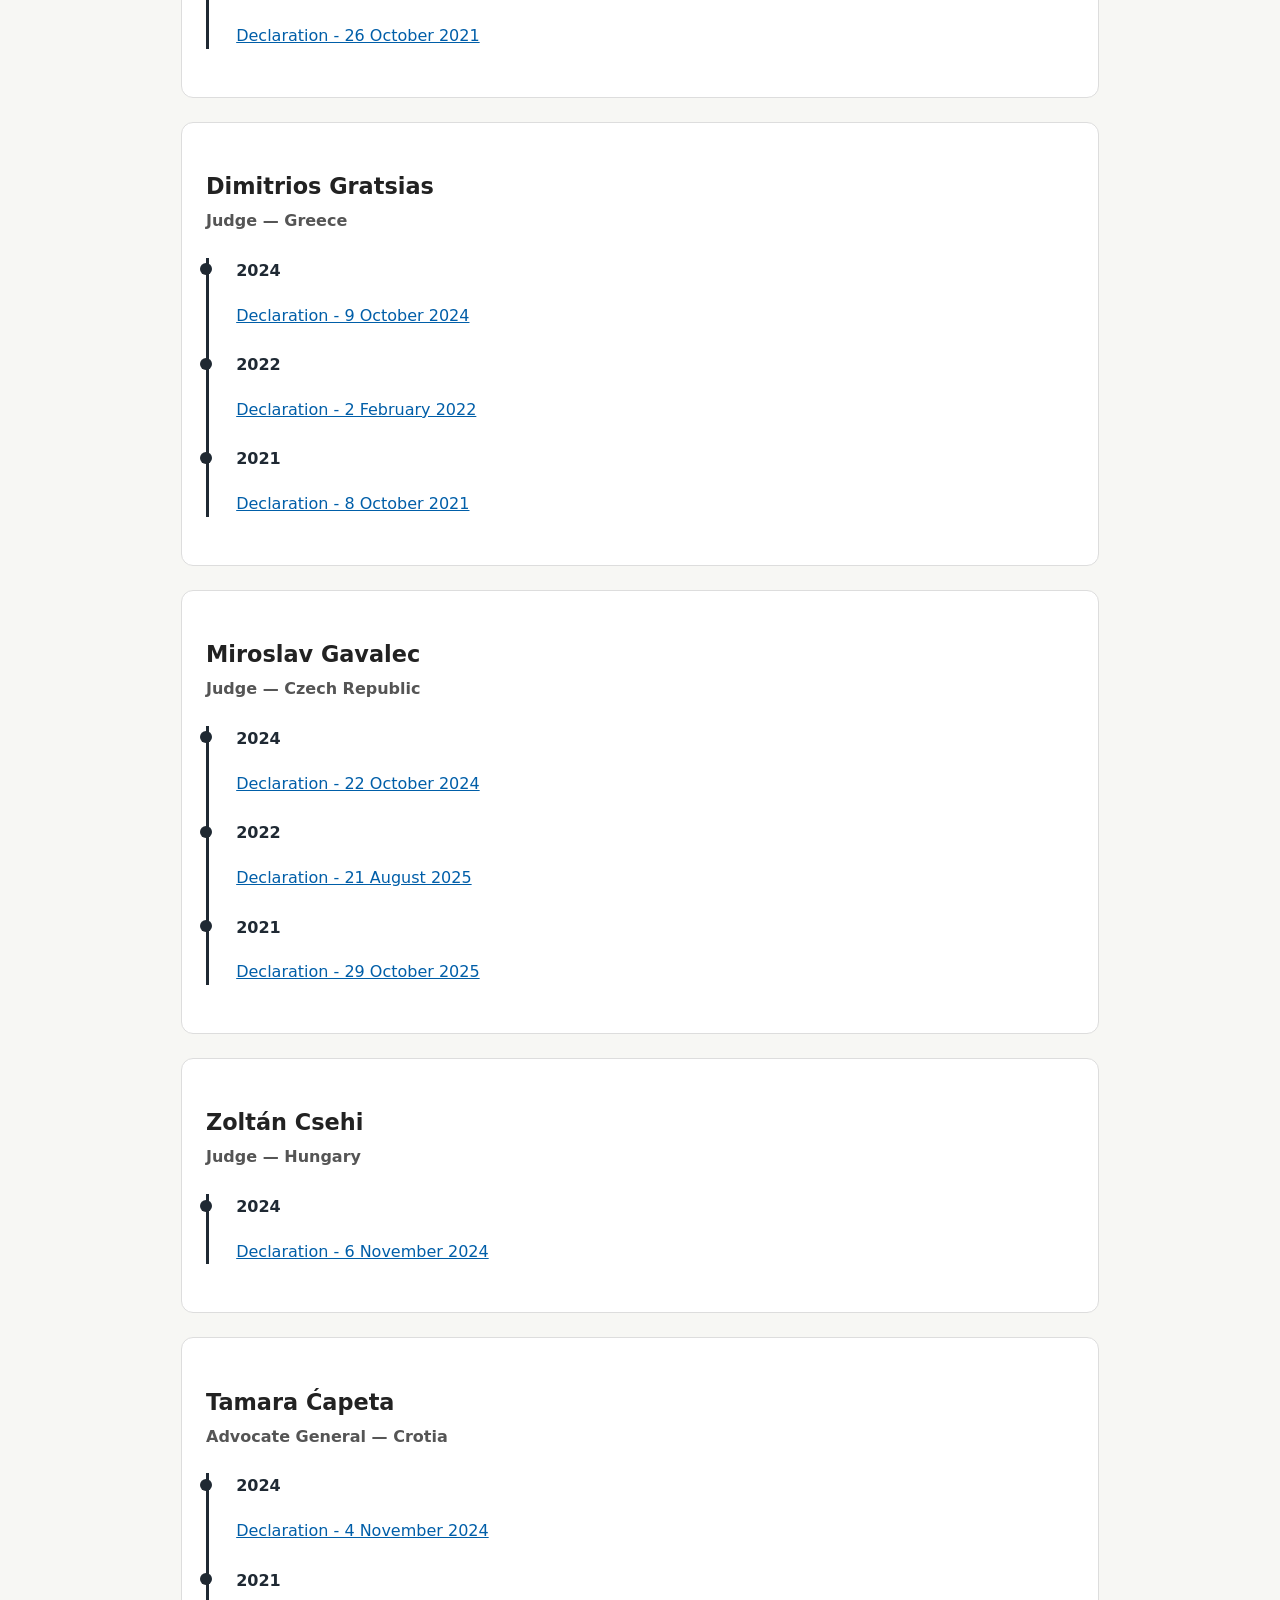
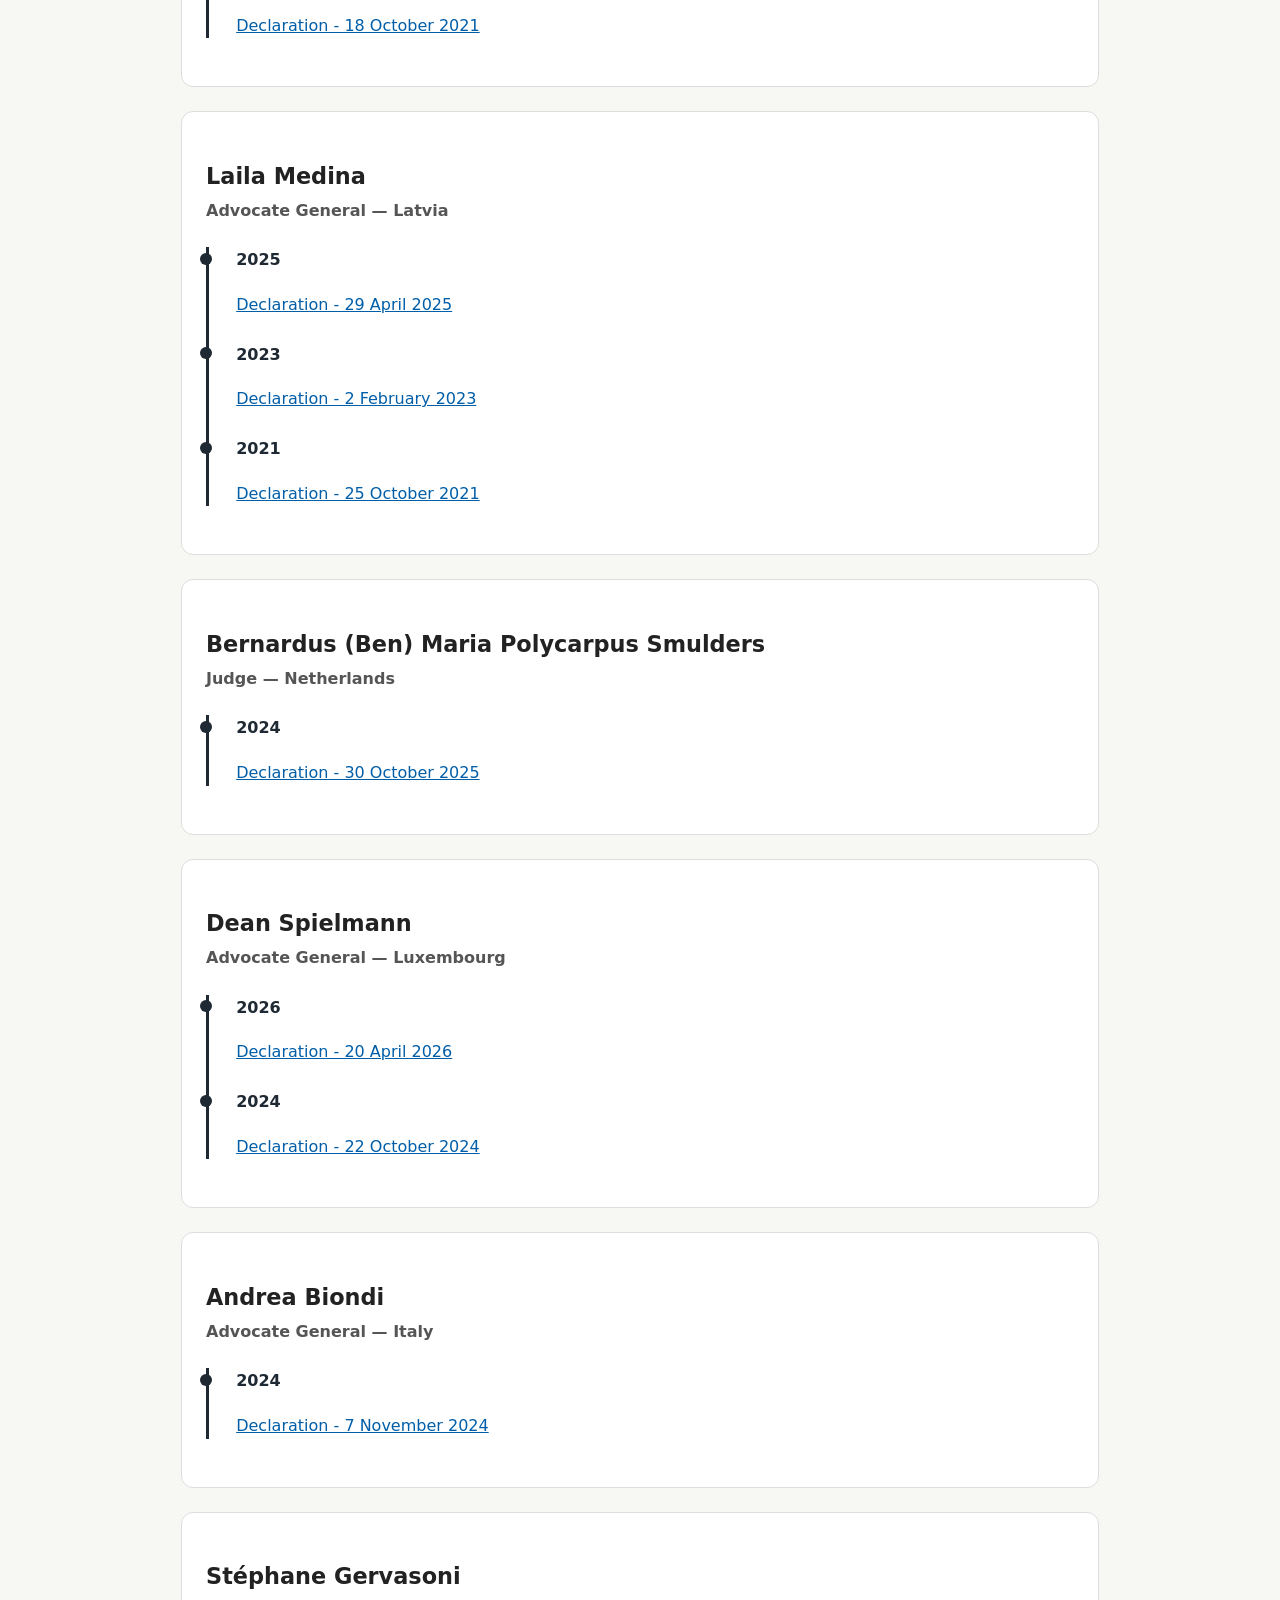
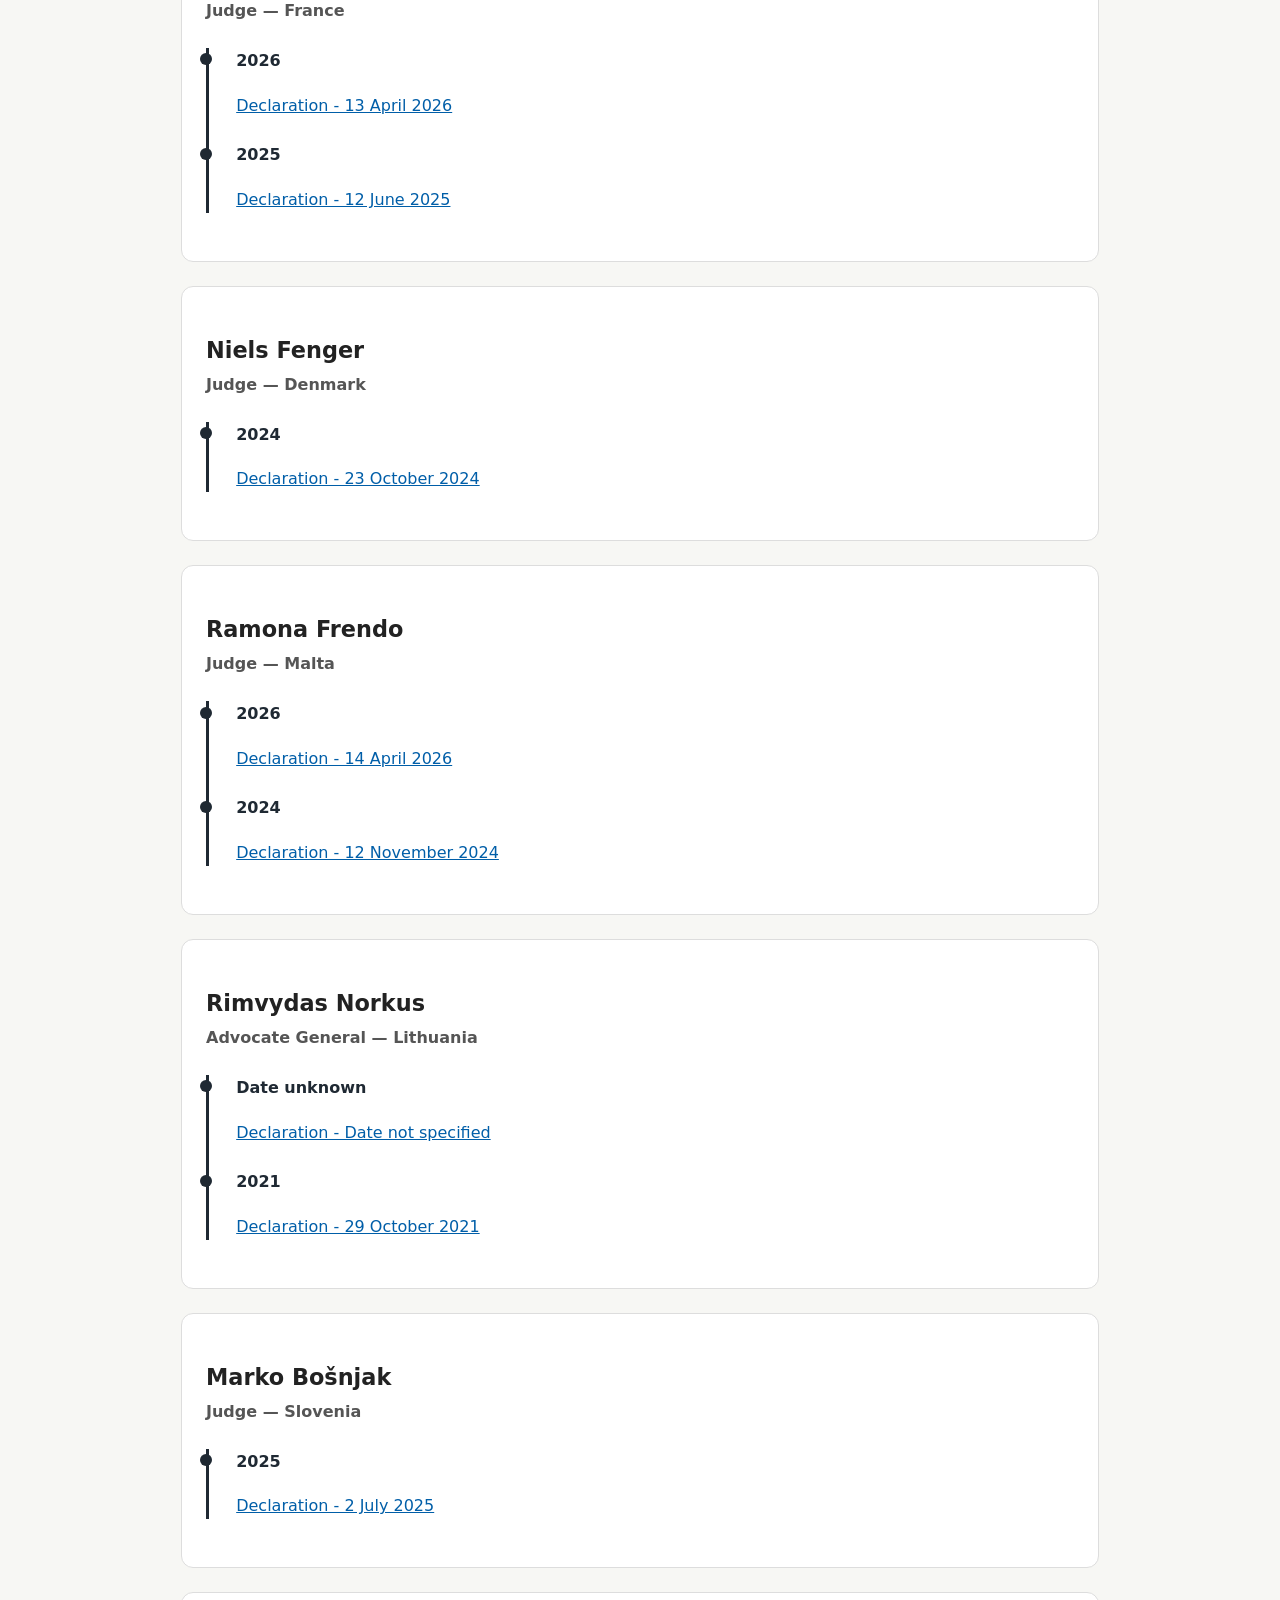
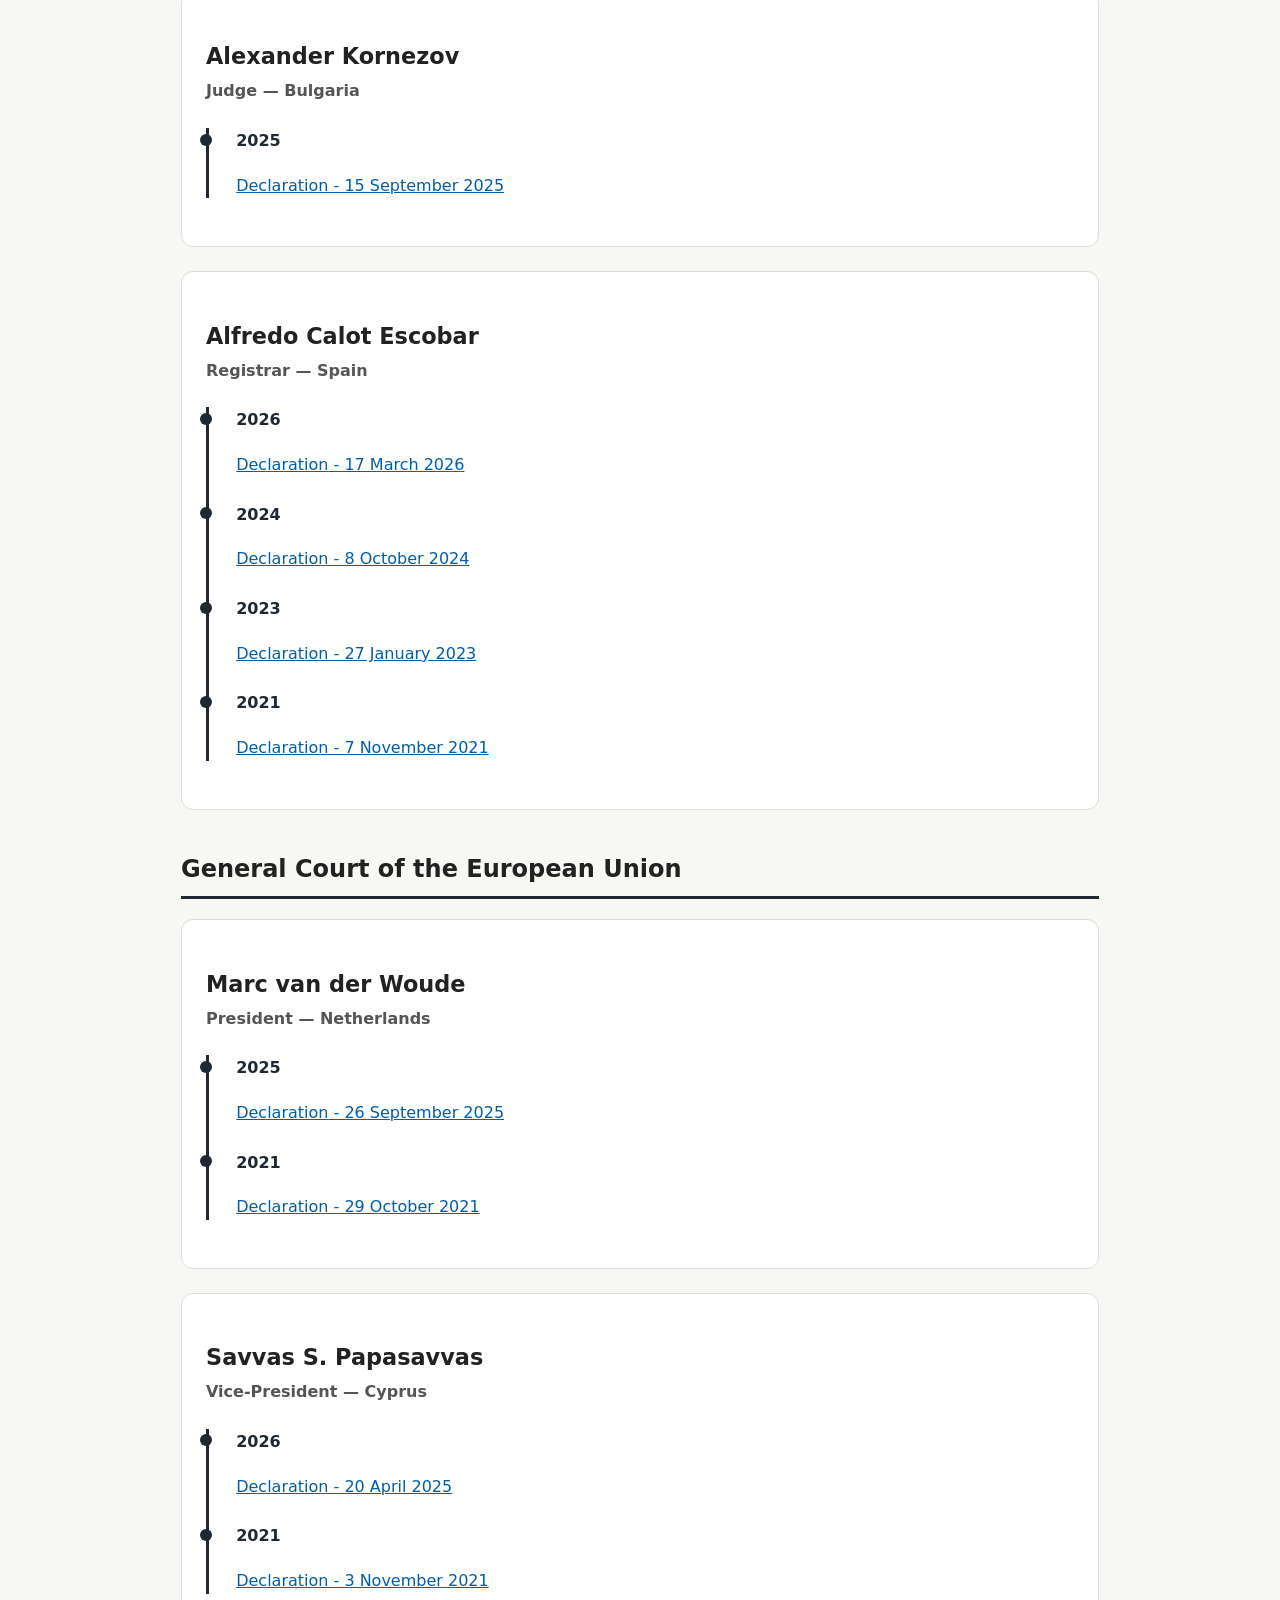
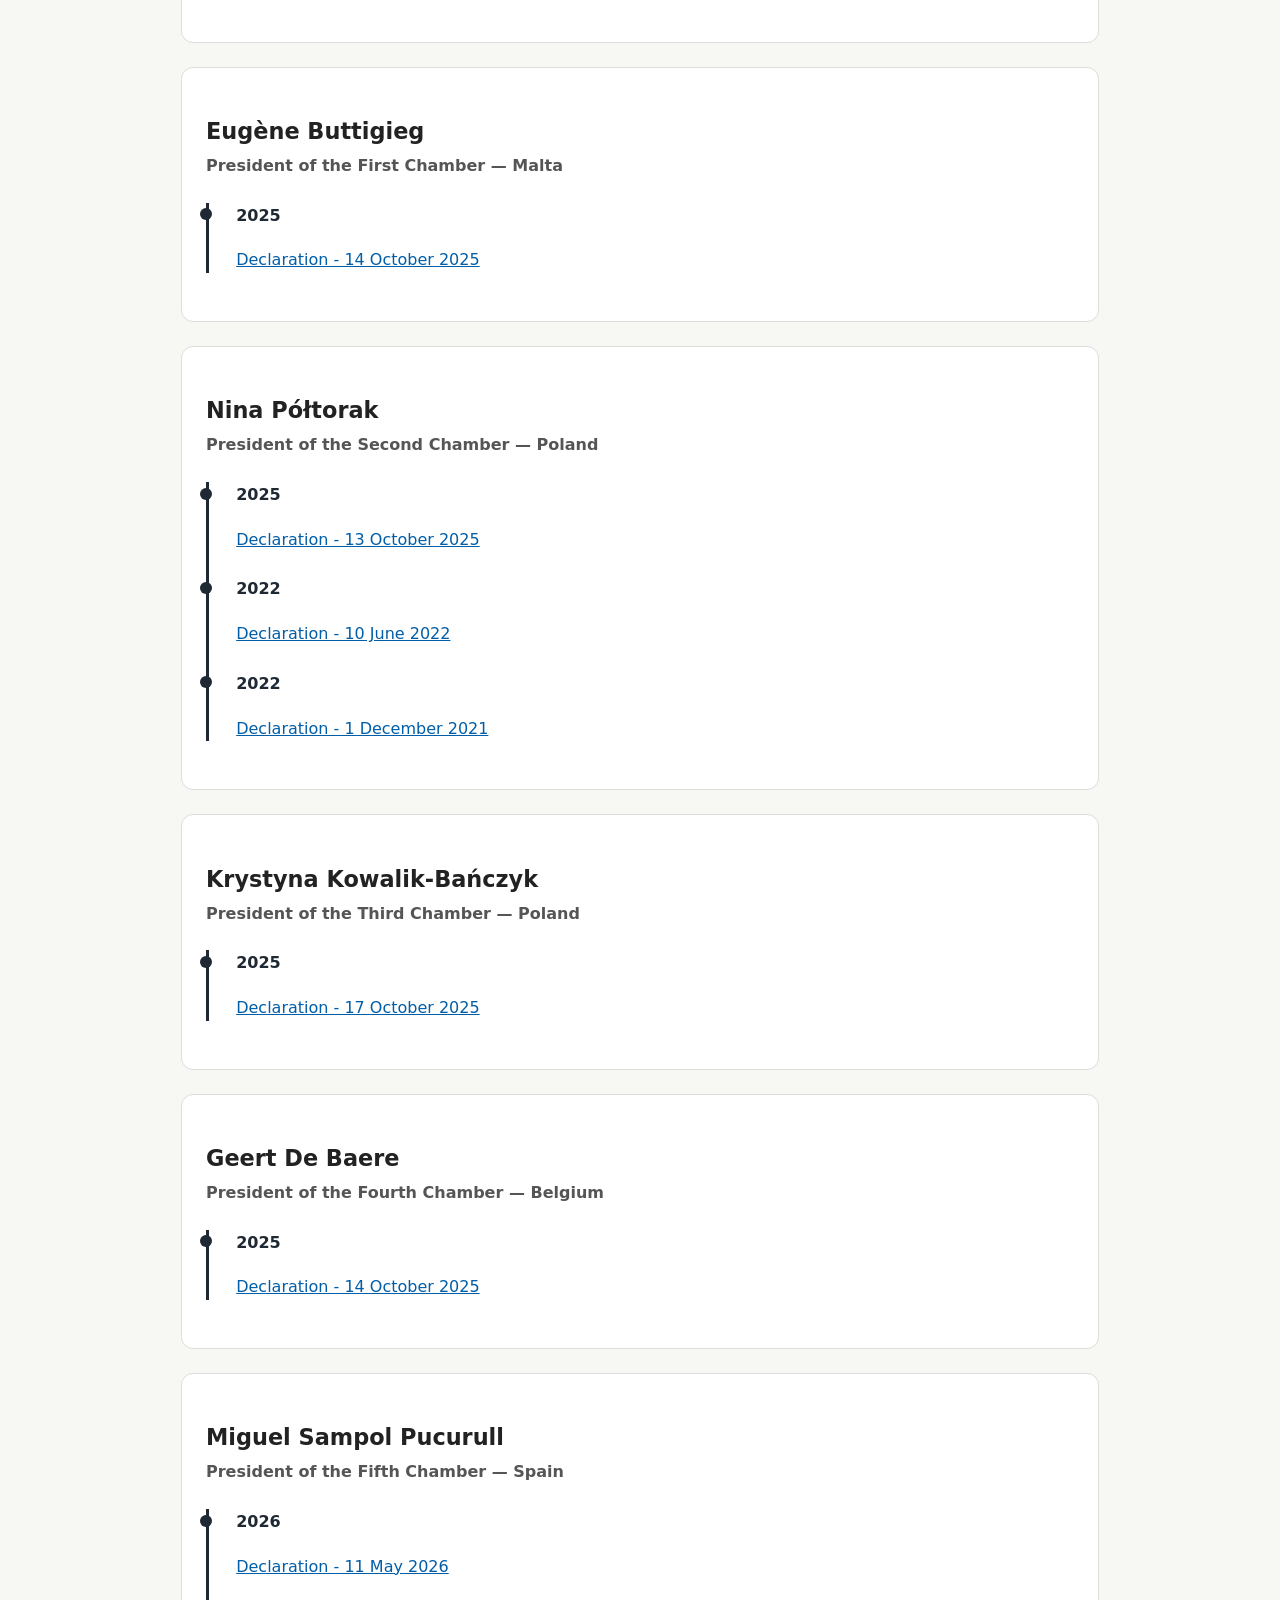
==== commit e94a96df: "Update index.html" ====
--- a/index.html
+++ b/index.html
@@ -383,6 +383,13 @@
         </p>
             </div>
 
+       <div class="timeline-item">
+        <time datetime="2021-11-03">2021</time>
+        <p>
+          <a href="documents/picarra_nuno 20211103.pdf" target="_blank">Declaration -3 November 2021 </a>
+        </p>
+            </div>
+
     </div>
   </article>
 
@@ -861,6 +868,13 @@
         </p>
       </div>
 
+       <div class="timeline-item">
+        <time datetime="2021-11-03">2021</time>
+        <p>
+          <a href="documents/papasavvas_savvas 20211103.pdf" target="_blank">Declaration - 3 November 2021 </a>
+        </p>
+      </div>
+
     </div>
   </article>  
 
@@ -893,6 +907,20 @@
         </p>
       </div>
 
+       <div class="timeline-item">
+        <time datetime="2022-June-10">2022</time>
+        <p>
+          <a href="documents/poltorak_nina 20220610.pdf" target="_blank">Declaration - 10 June 2022 </a>
+        </p>
+      </div>
+
+      <div class="timeline-item">
+        <time datetime="2022-June-10">2022</time>
+        <p>
+          <a href="documents/poltorak_nina 20211201.pdf" target="_blank">Declaration - 1 December 2021 </a>
+        </p>
+      </div>
+
     </div>
   </article>
 
@@ -943,6 +971,13 @@
         </p>
       </div>
 
+       <div class="timeline-item">
+        <time datetime="2021-11-11">2021</time>
+        <p>
+          <a href="documents/pucurull_miguel 20211111.pdf" target="_blank">Declaration - 11 November 2021 </a>
+        </p>
+      </div>
+
     </div>
   </article>
 
@@ -1214,6 +1249,13 @@
         </p>
       </div>
 
+        <div class="timeline-item">
+        <time datetime="2021-November-29">2021</time>
+        <p>
+          <a href="documents/oberg_ulf_20211129.pdf" target="_blank">Declaration - 29 November 2021 </a>
+        </p>
+      </div>
+
     </div>
   </article>
 
@@ -1382,7 +1424,7 @@
          <div class="timeline-item">
         <time datetime="2021-10-25">2021</time>
         <p>
-          <a href="documents/declaration_financiere_nomm_iko.pdf" target="_blank">Declaration - 25 October 2025 </a>
+          <a href="documents/2021-10-25-declaration-financiere-nomm-iko.pdf" target="_blank">Declaration - 25 October 2025 </a>
         </p>
       </div>
 
@@ -1418,6 +1460,13 @@
         </p>
       </div>
 
+      <div class="timeline-item">
+        <time datetime="2021-November-05">2021</time>
+        <p>
+          <a href="documents/perisin_tamara 20211105.pdf" target="_blank">Declaration - 5 November 2021 </a>
+        </p>
+      </div>
+
     </div>
   </article>
 
@@ -1431,6 +1480,13 @@
         <time datetime="2025-09-25">2025</time>
         <p>
           <a href="documents/declaration_financiere_petrlik_david.pdf" target="_blank">Declaration - 25 September 2025 </a>
+        </p>
+      </div>
+
+            <div class="timeline-item">
+        <time datetime="2021-11-09">2021</time>
+        <p>
+          <a href="documents/petrlik_david 20211109.pdf" target="_blank">Declaration - 9 November 2021 </a>
         </p>
       </div>
 
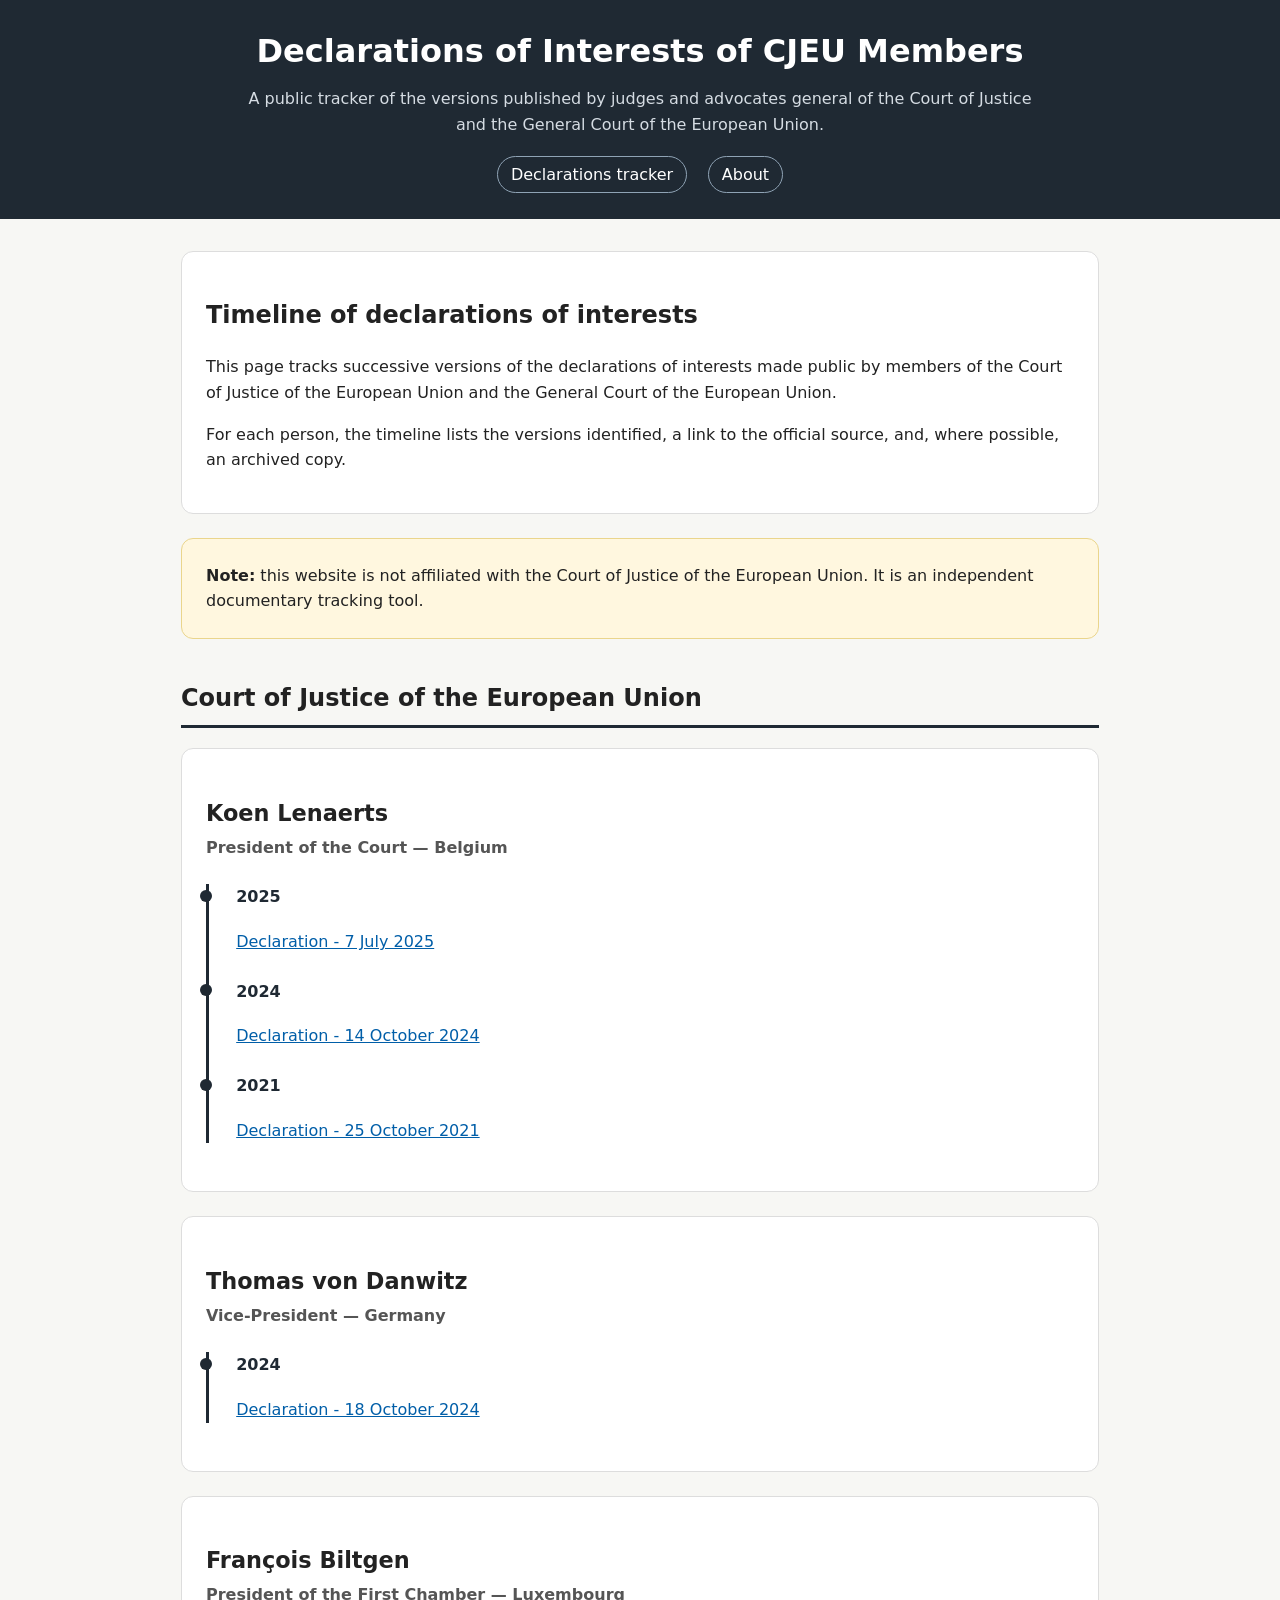
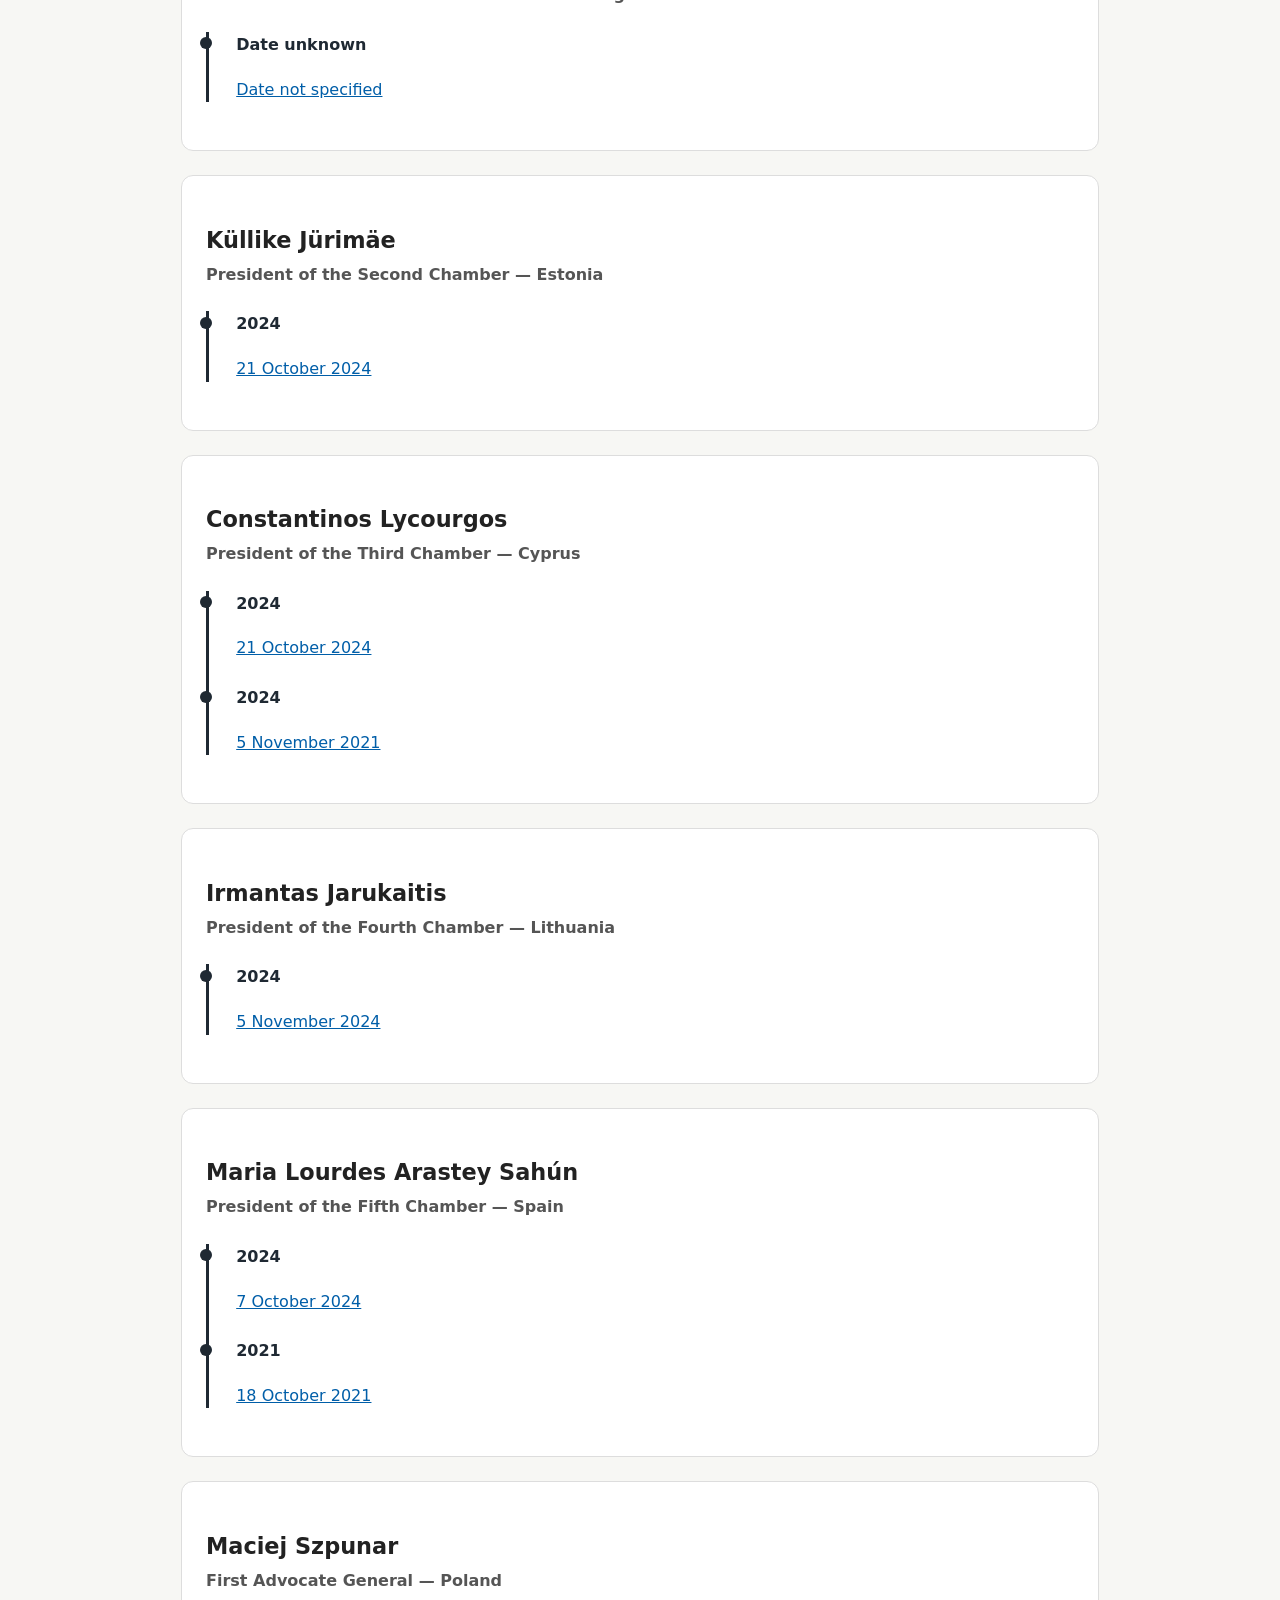
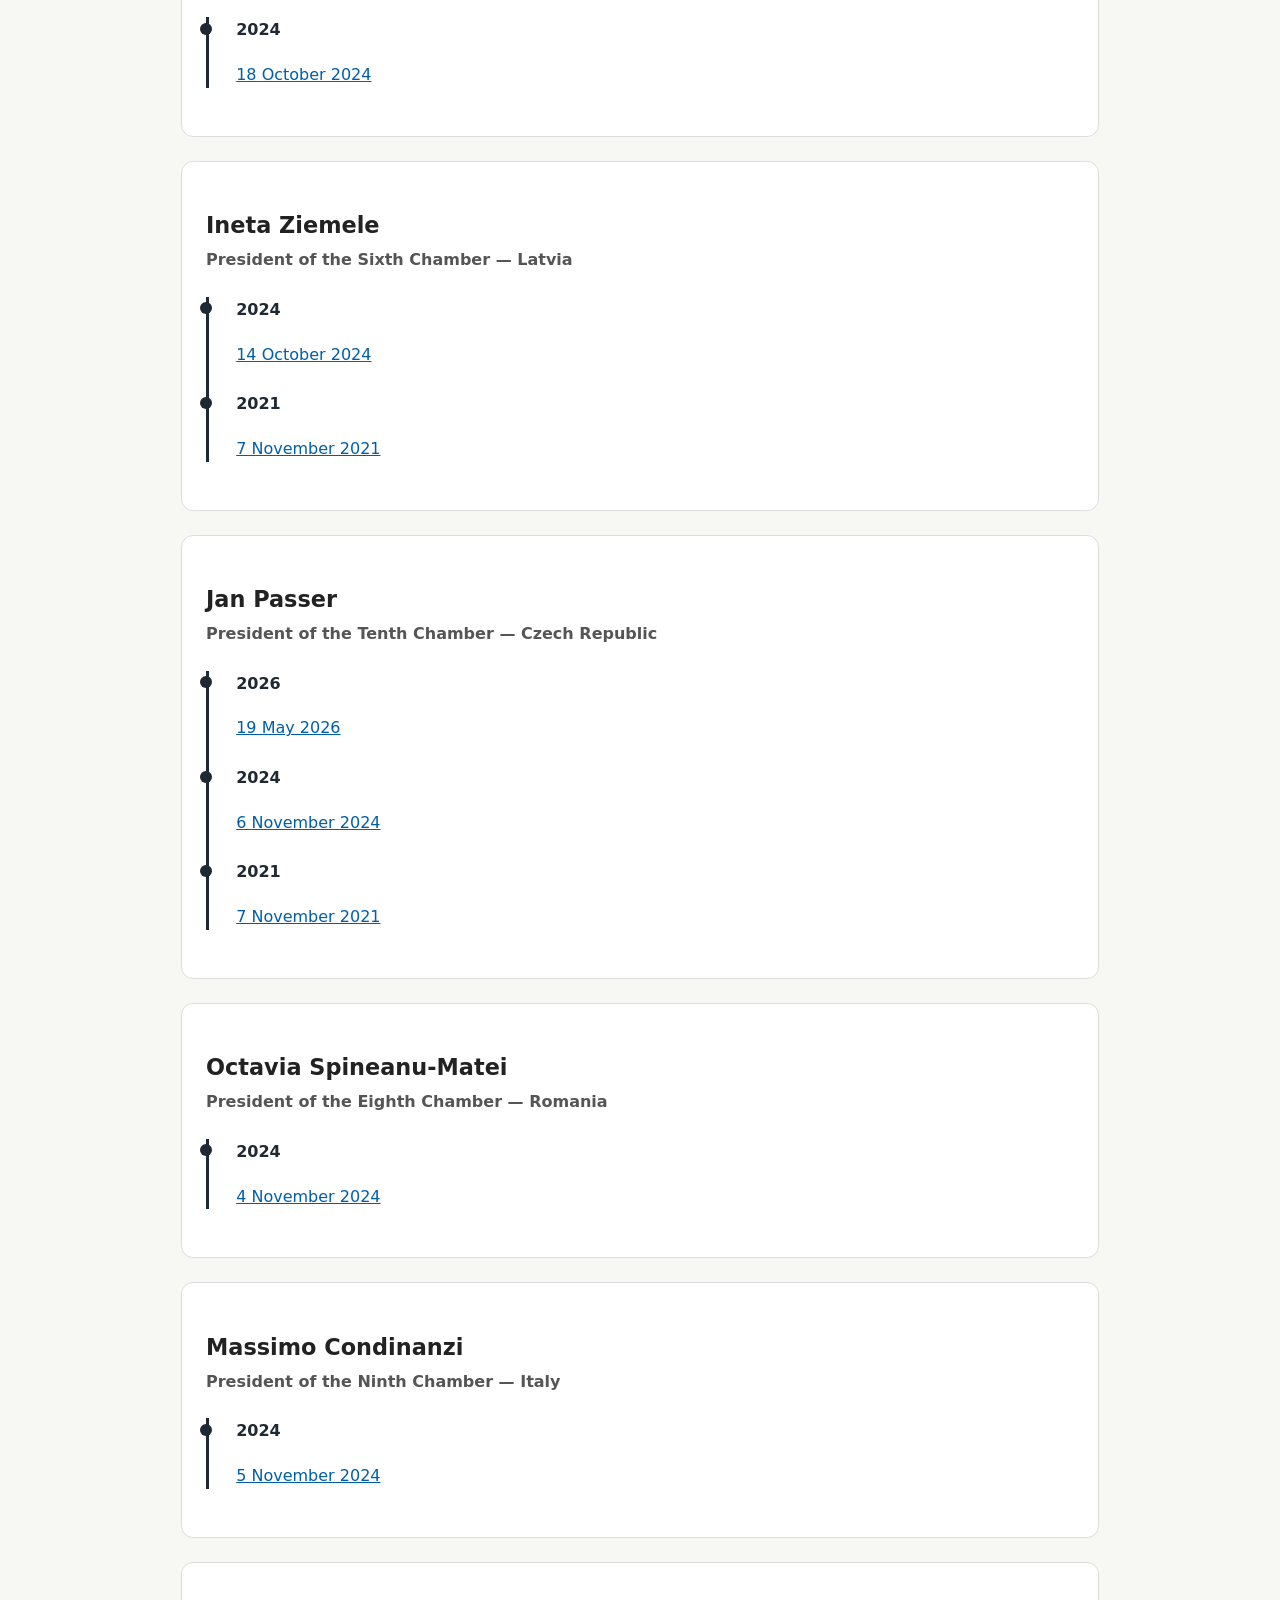
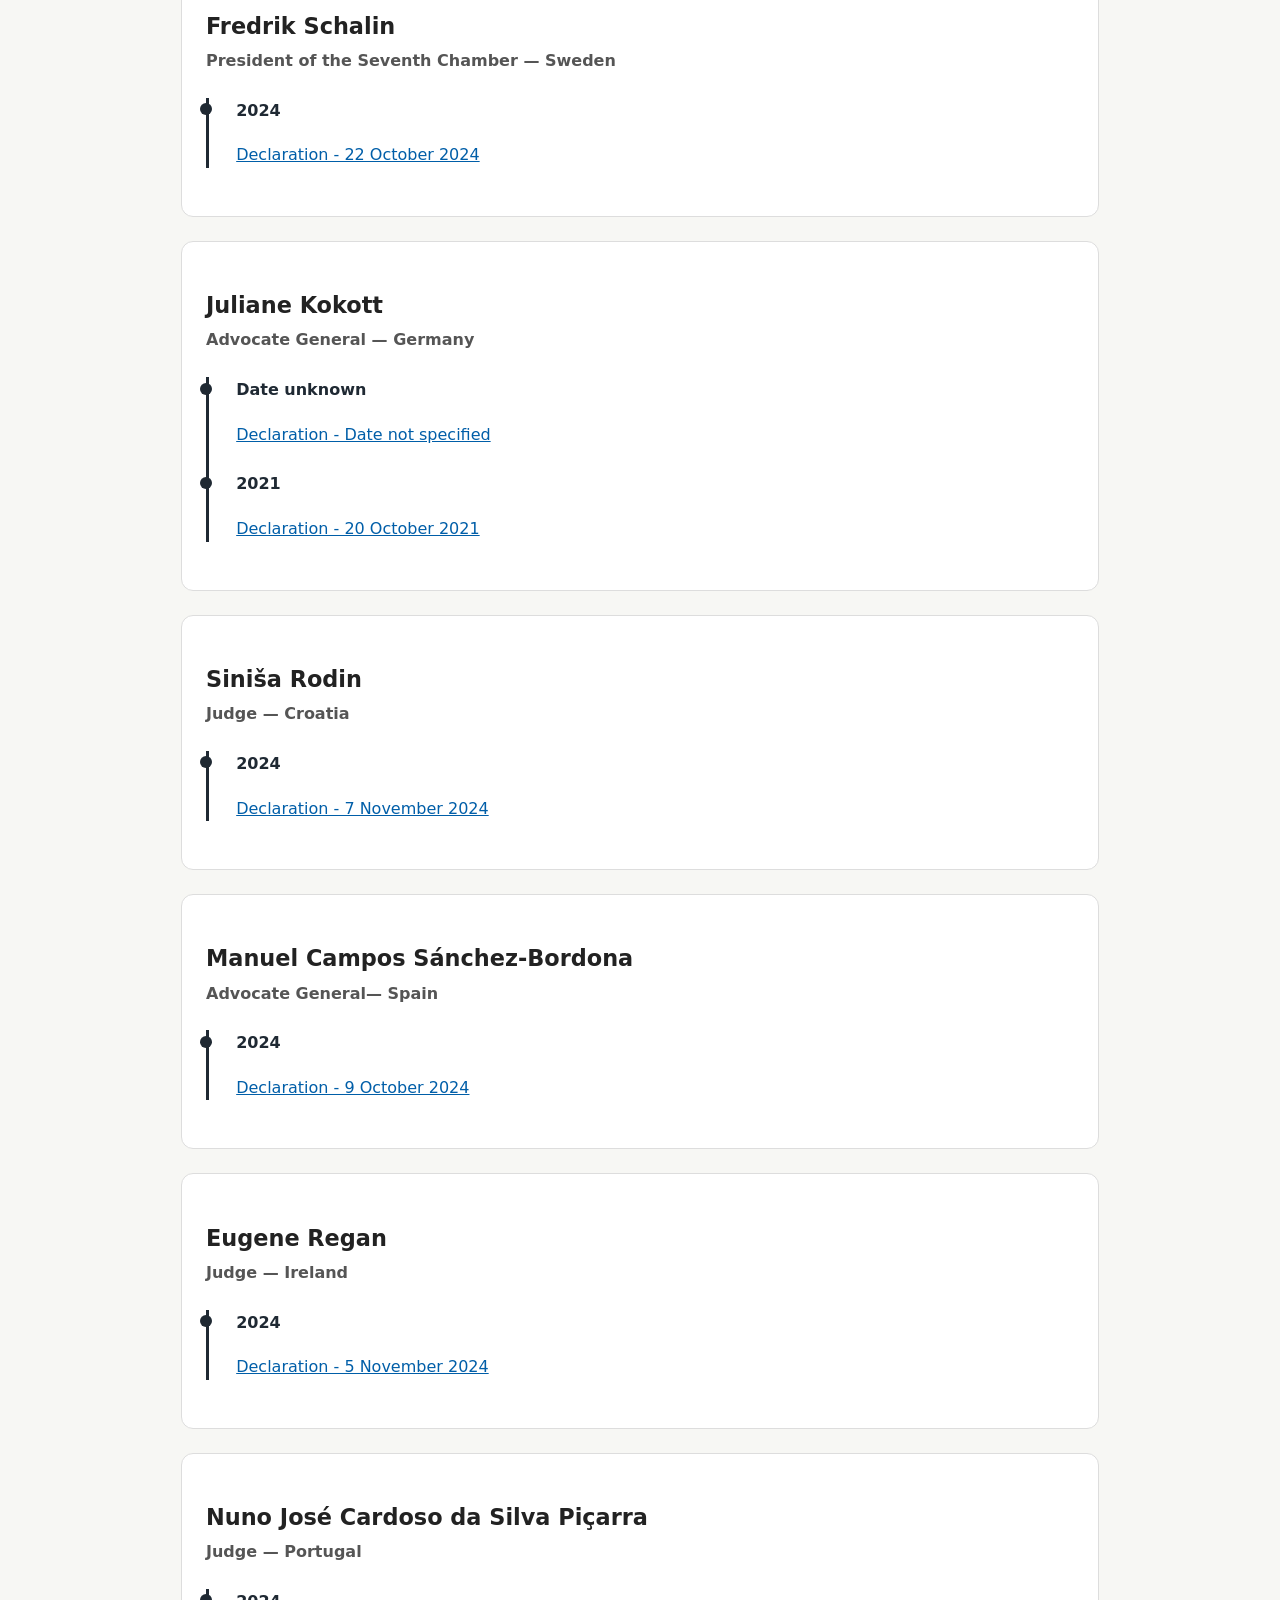
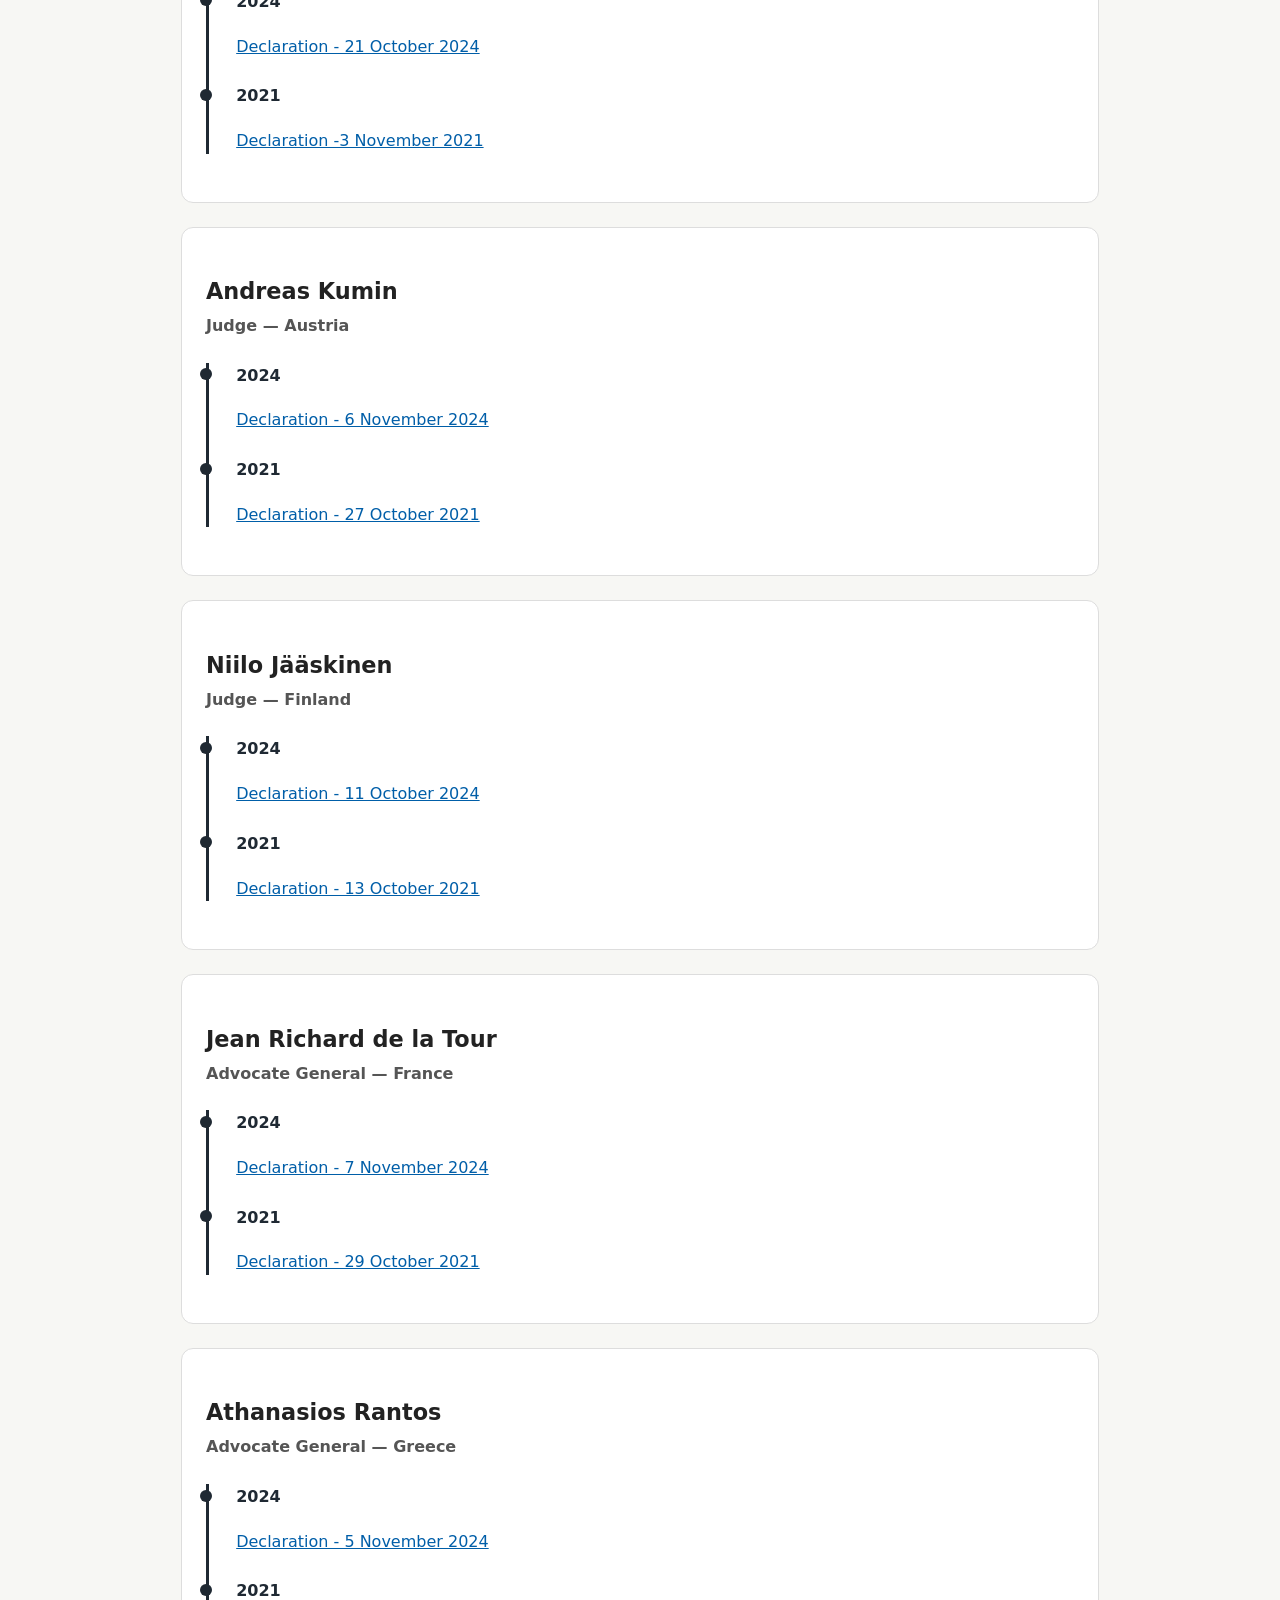
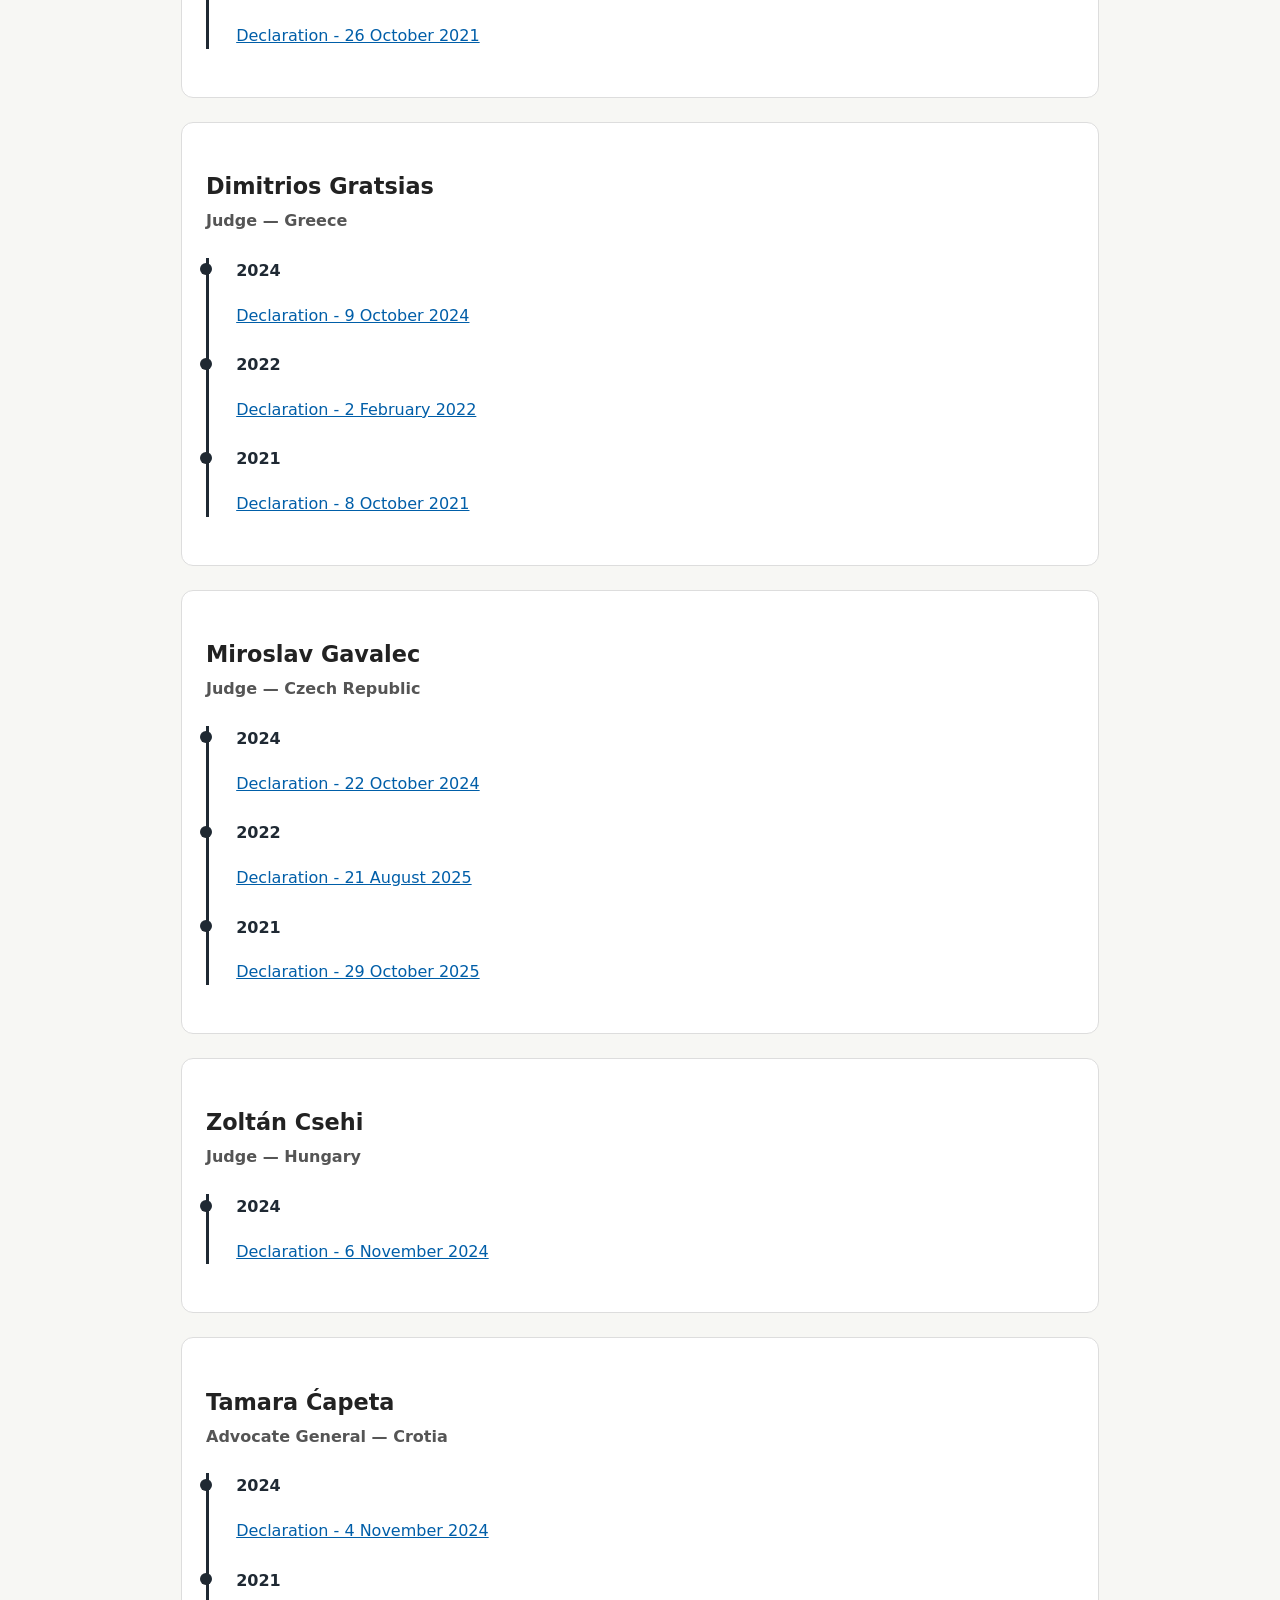
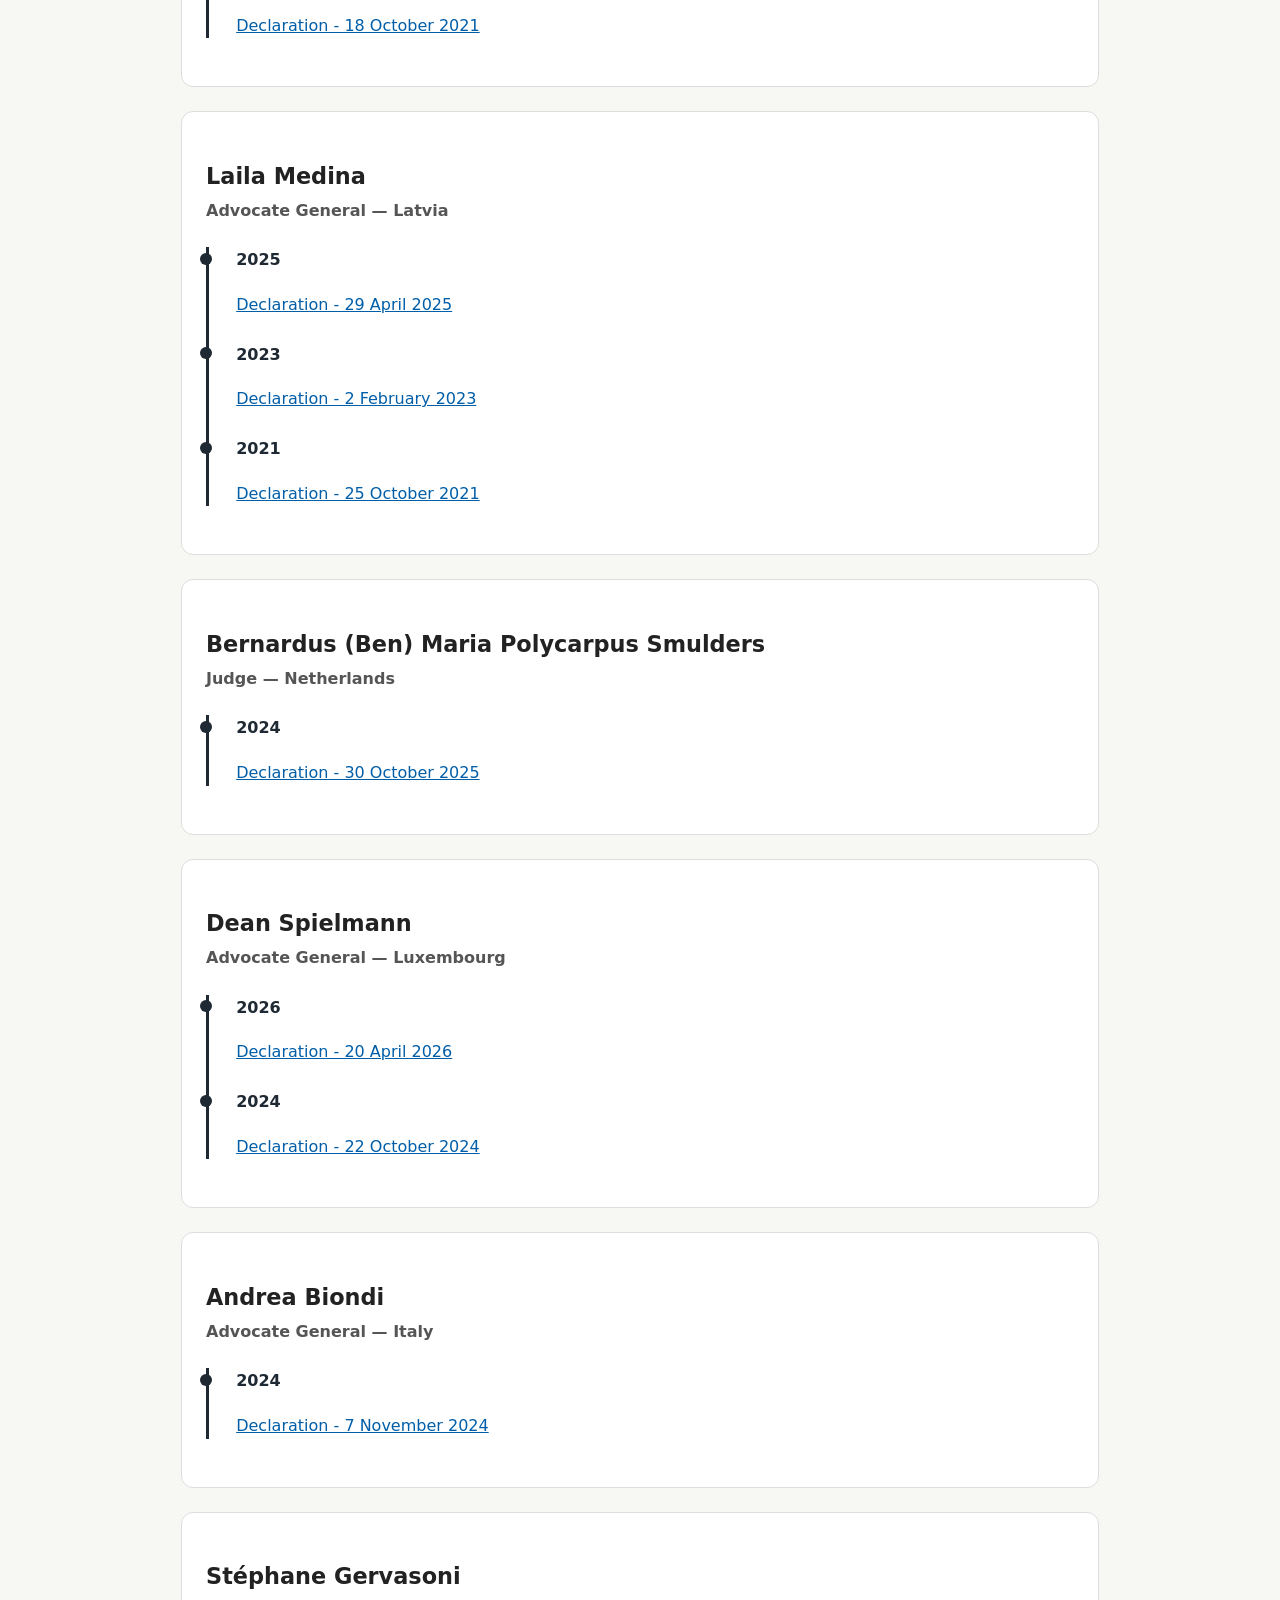
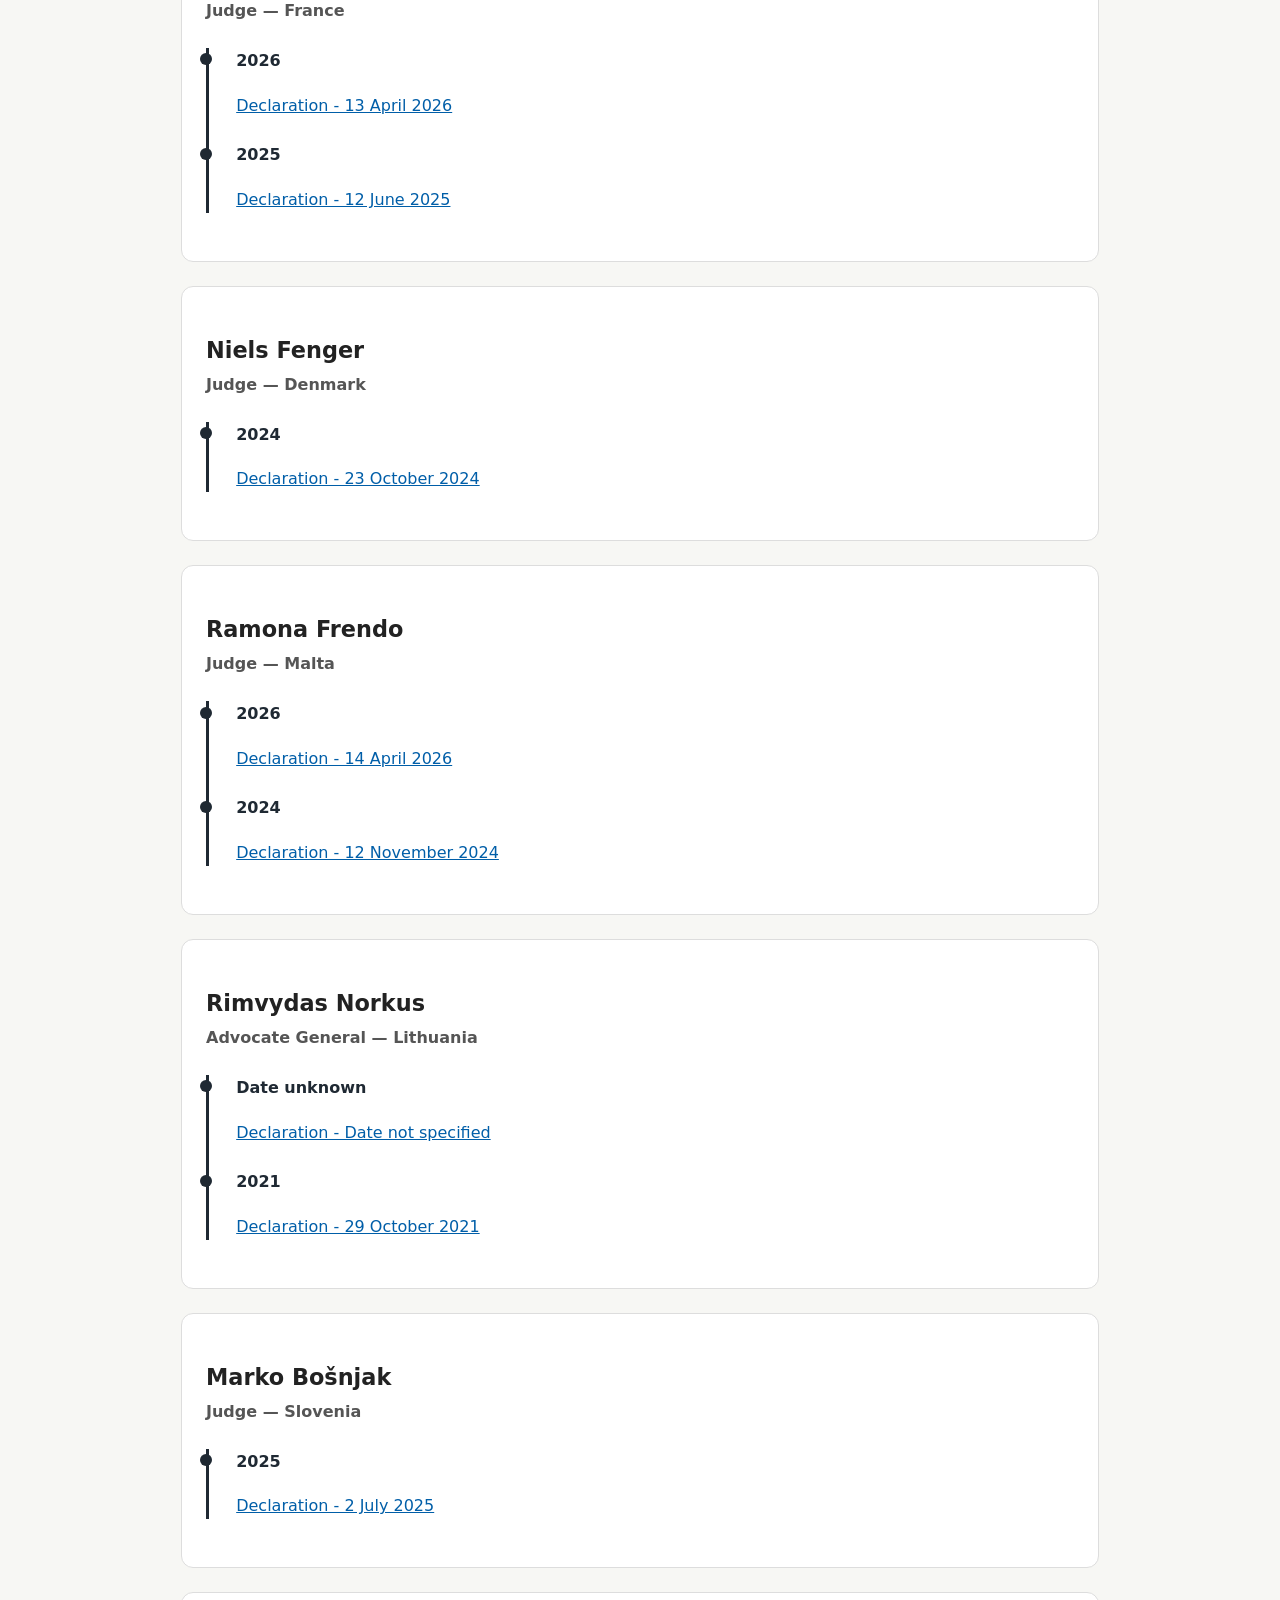
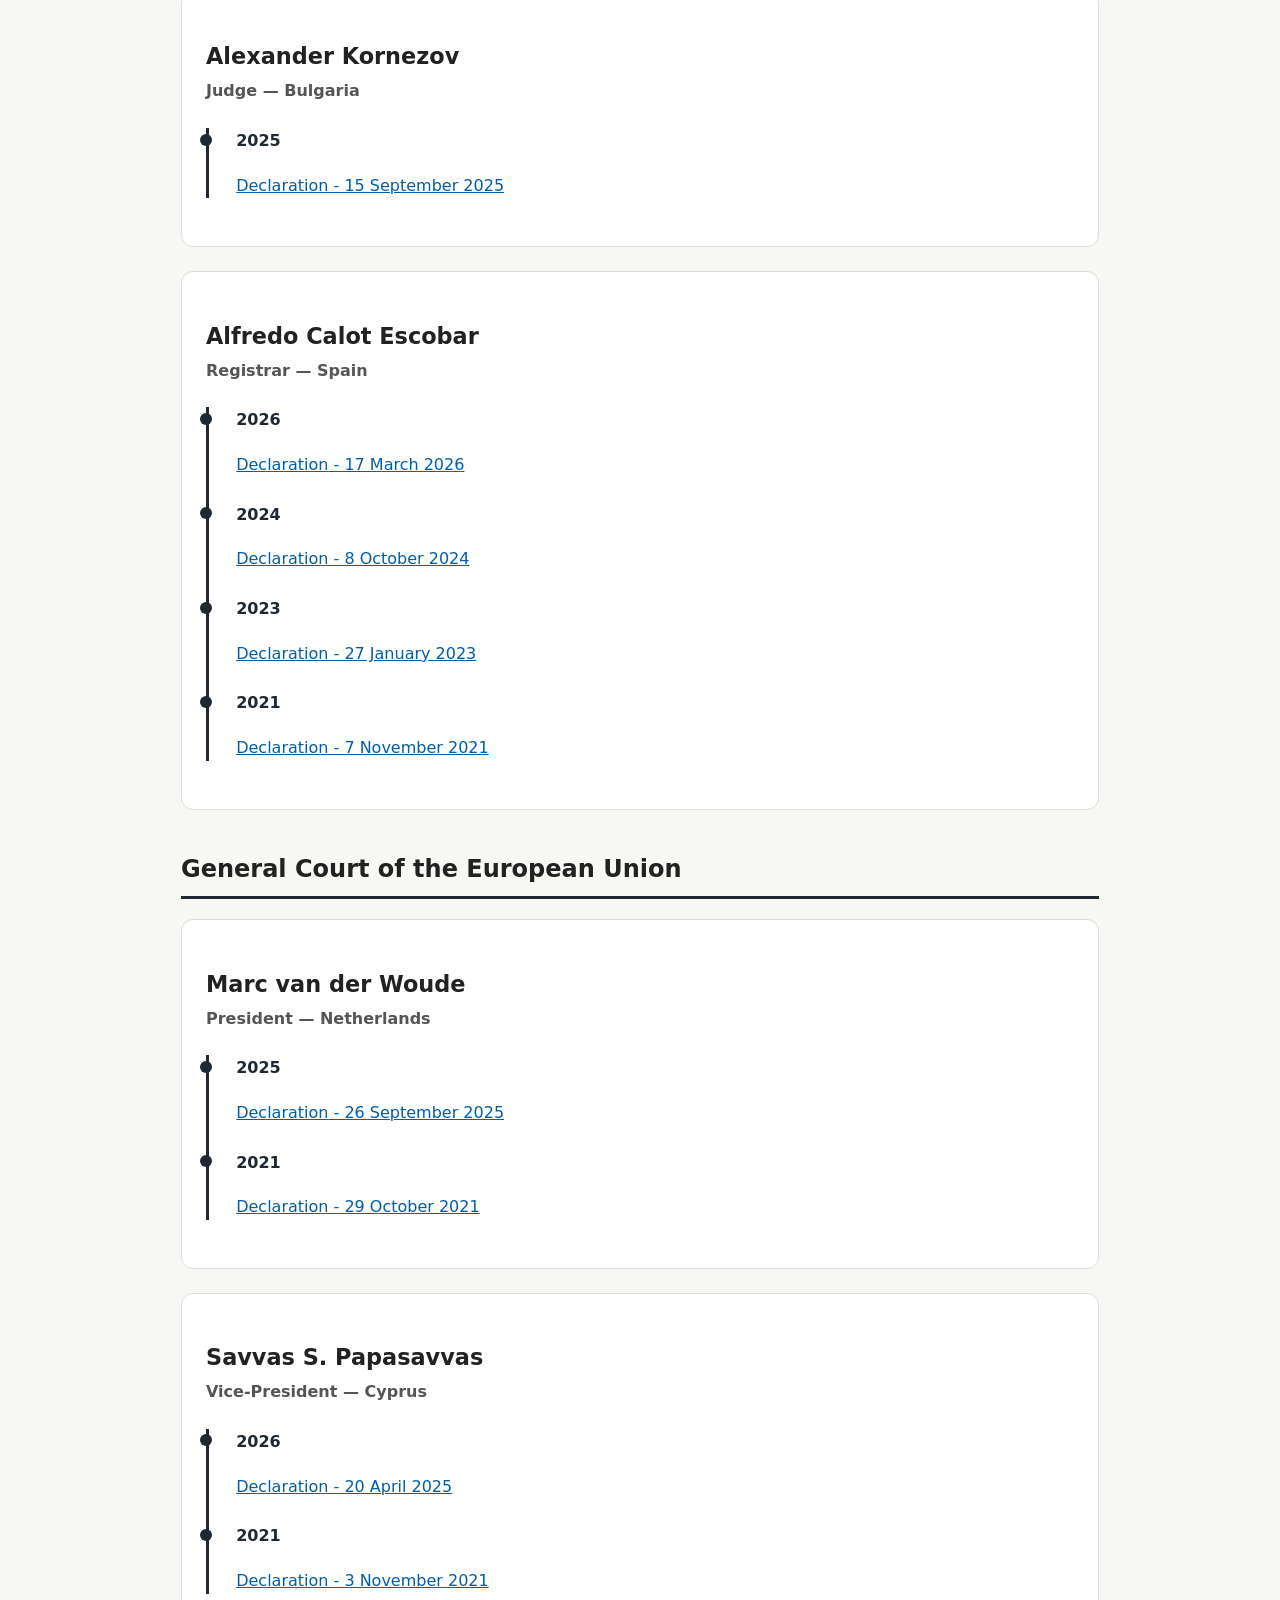
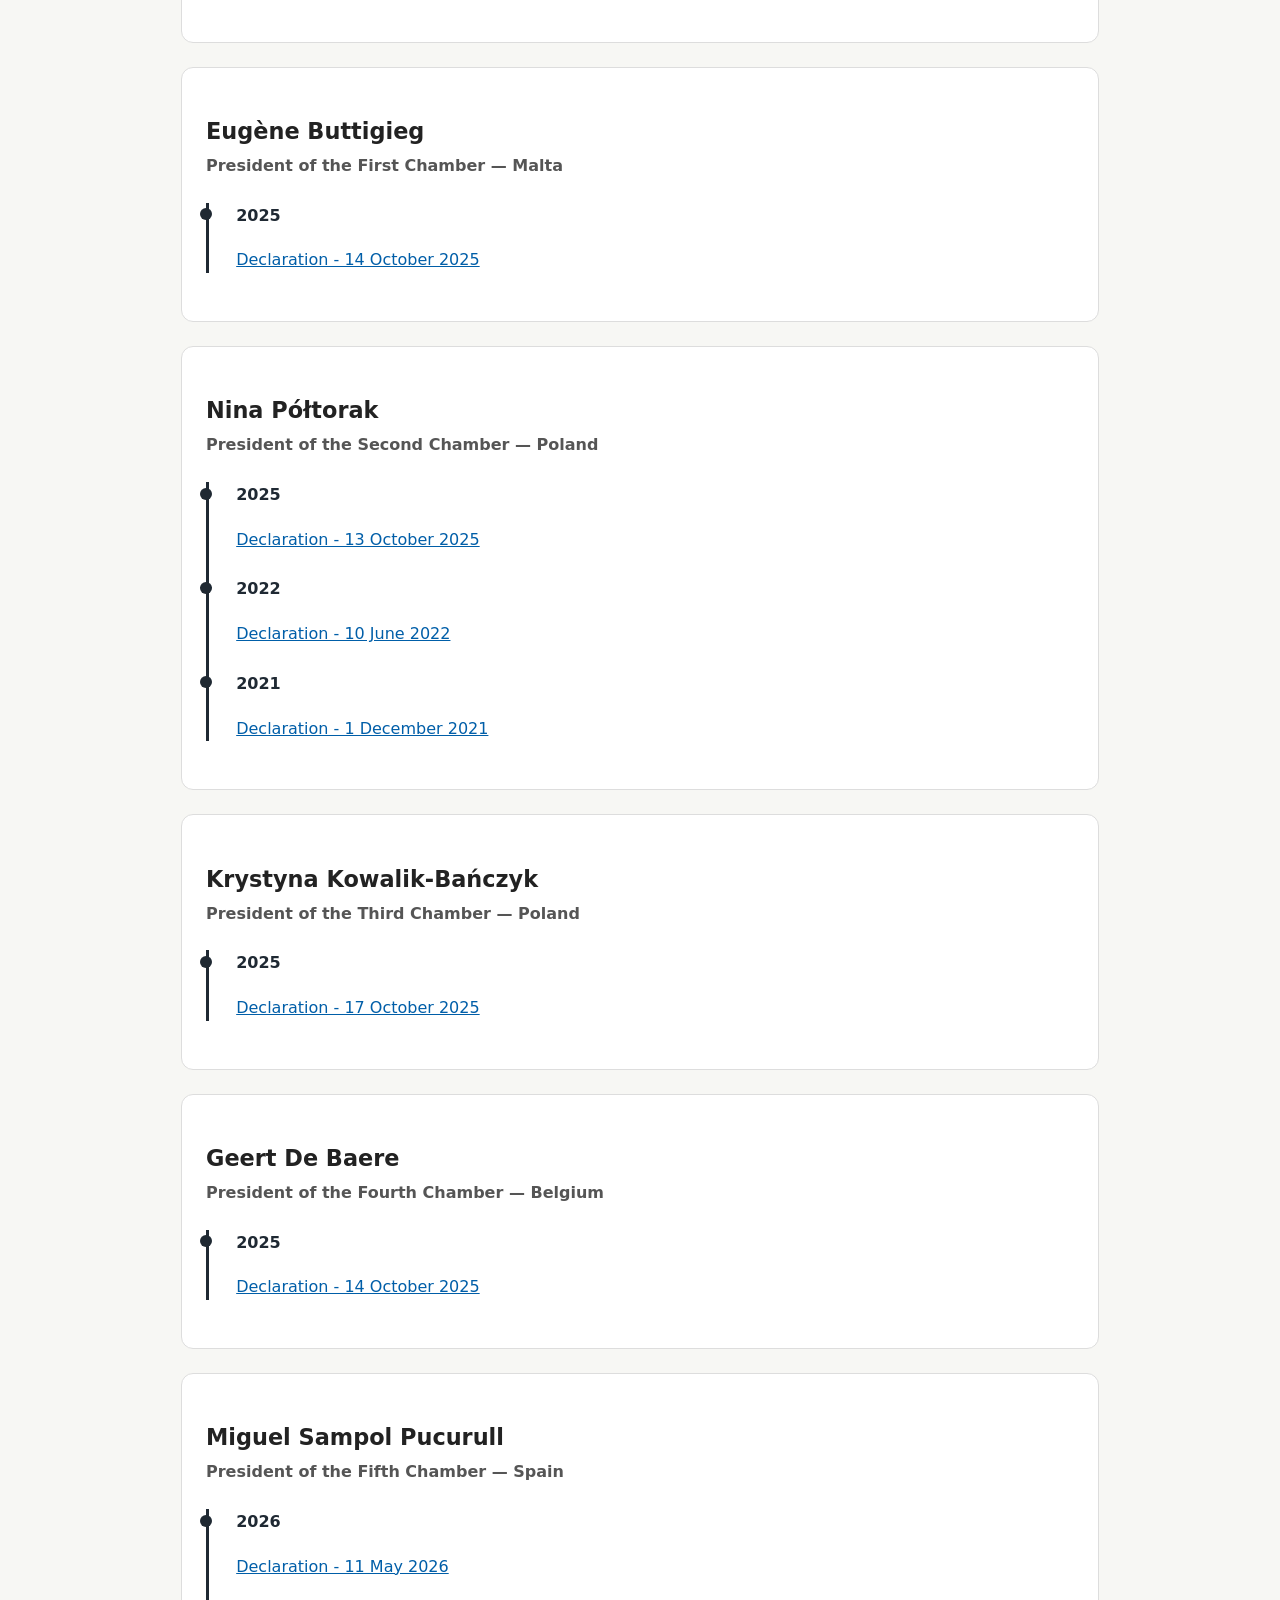
==== commit aea68ee5: "Update index.html" ====
--- a/index.html
+++ b/index.html
@@ -915,7 +915,7 @@
       </div>
 
       <div class="timeline-item">
-        <time datetime="2022-June-10">2022</time>
+        <time datetime="2021-December-01">2021</time>
         <p>
           <a href="documents/poltorak_nina 20211201.pdf" target="_blank">Declaration - 1 December 2021 </a>
         </p>
@@ -971,6 +971,13 @@
         </p>
       </div>
 
+         <div class="timeline-item">
+        <time datetime="2023-06-28">2023</time>
+        <p>
+          <a href="documents/pucurull_miguel 20230628.pdf" target="_blank">Declaration - 28 June 2023 </a>
+        </p>
+      </div>
+
        <div class="timeline-item">
         <time datetime="2021-11-11">2021</time>
         <p>
@@ -1308,6 +1315,34 @@
         <time datetime="2025-September-25">2025</time>
         <p>
           <a href="documents/declaration_financiere_pynna_tuula.pdf" target="_blank">Declaration - 25 September 2025 </a>
+        </p>
+      </div>
+
+       <div class="timeline-item">
+        <time datetime="2023-January-26">2023</time>
+        <p>
+          <a href="documents/pynna_tuula 20230126.pdf" target="_blank">Declaration - 26 January 2023 </a>
+        </p>
+      </div>
+
+         <div class="timeline-item">
+        <time datetime="2023-December-12">2023</time>
+        <p>
+          <a href="documents/pynna_tuula 20231212.pdf" target="_blank">Declaration - 12 December 2023 </a>
+        </p>
+      </div>
+
+       <div class="timeline-item">
+        <time datetime="2022-February-10">2022</time>
+        <p>
+          <a href="documents/pynna_tuula 20220210.pdf" target="_blank">Declaration - 10 February 2022 </a>
+        </p>
+      </div>
+
+      <div class="timeline-item">
+        <time datetime="2021-November-30">2021</time>
+        <p>
+          <a href="documents/pynna_tuula 20211130.pdf" target="_blank">Declaration - 30 November 2021 </a>
         </p>
       </div>
 
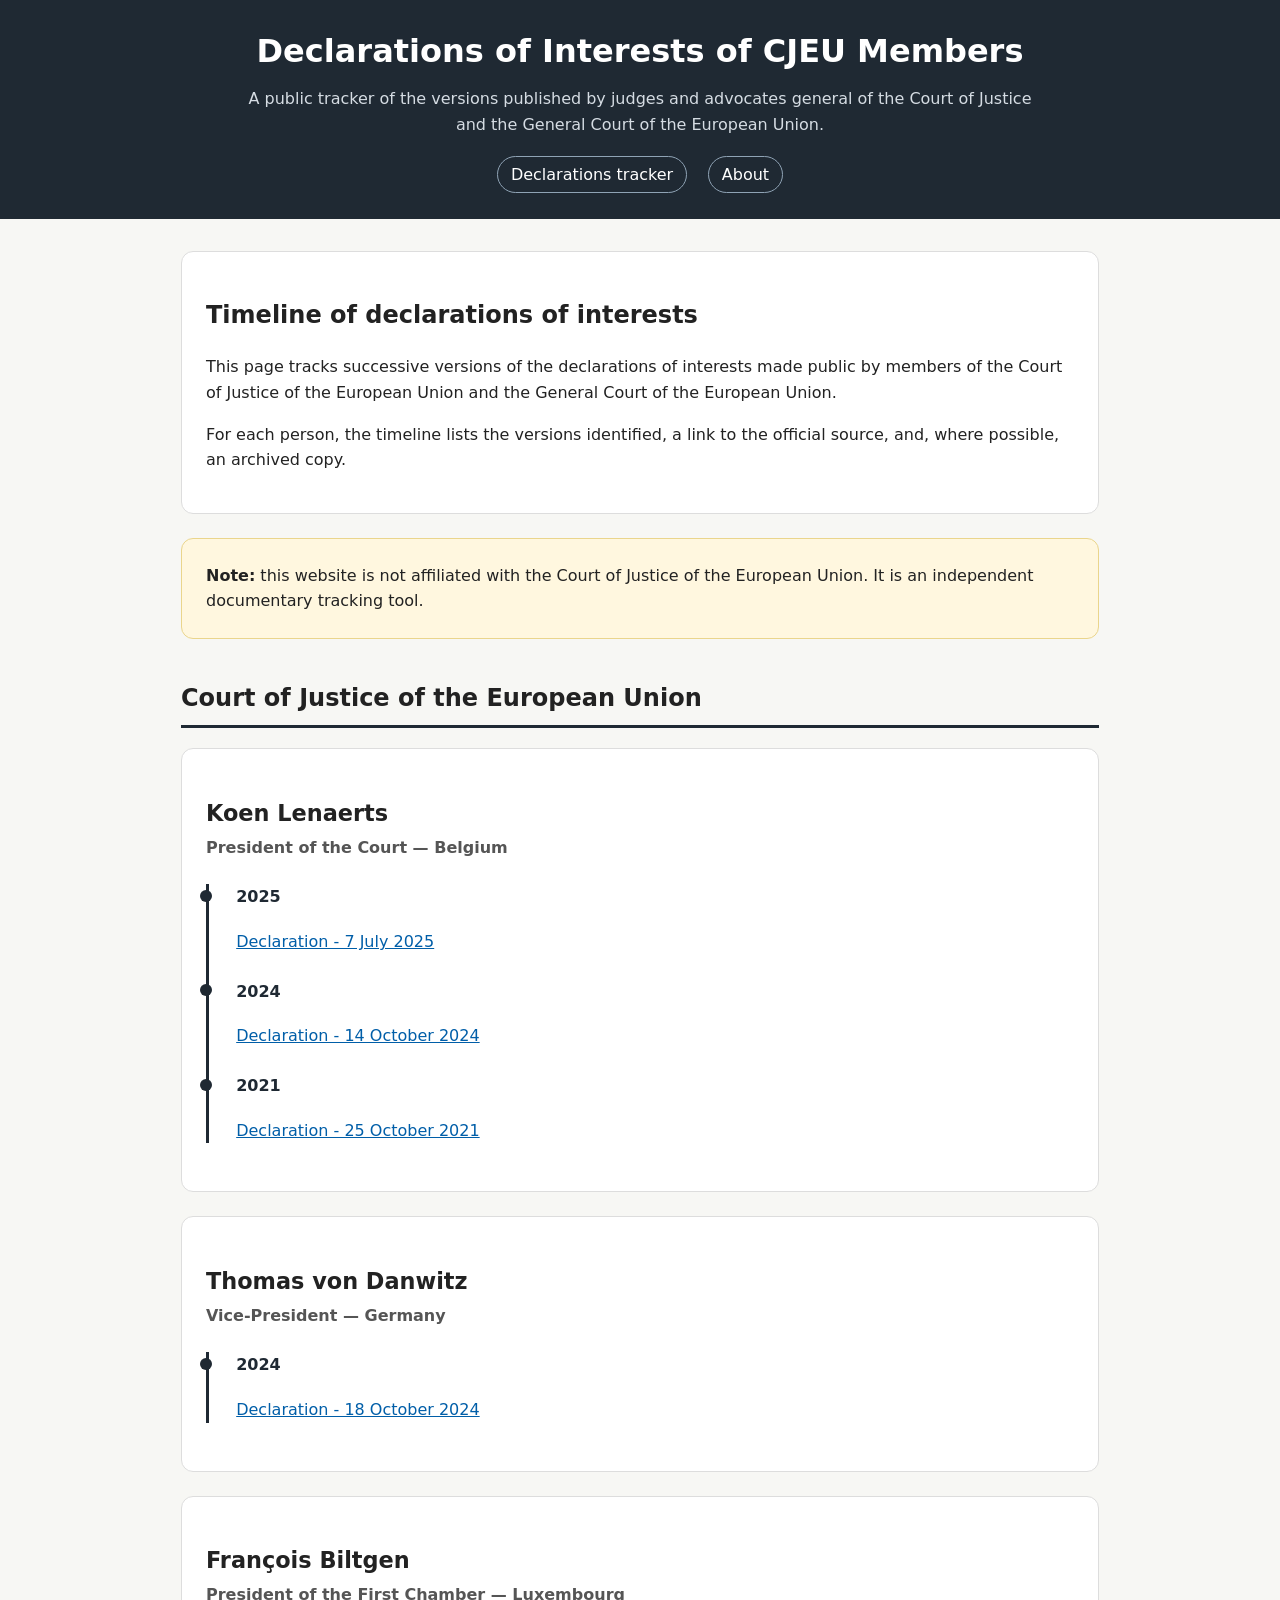
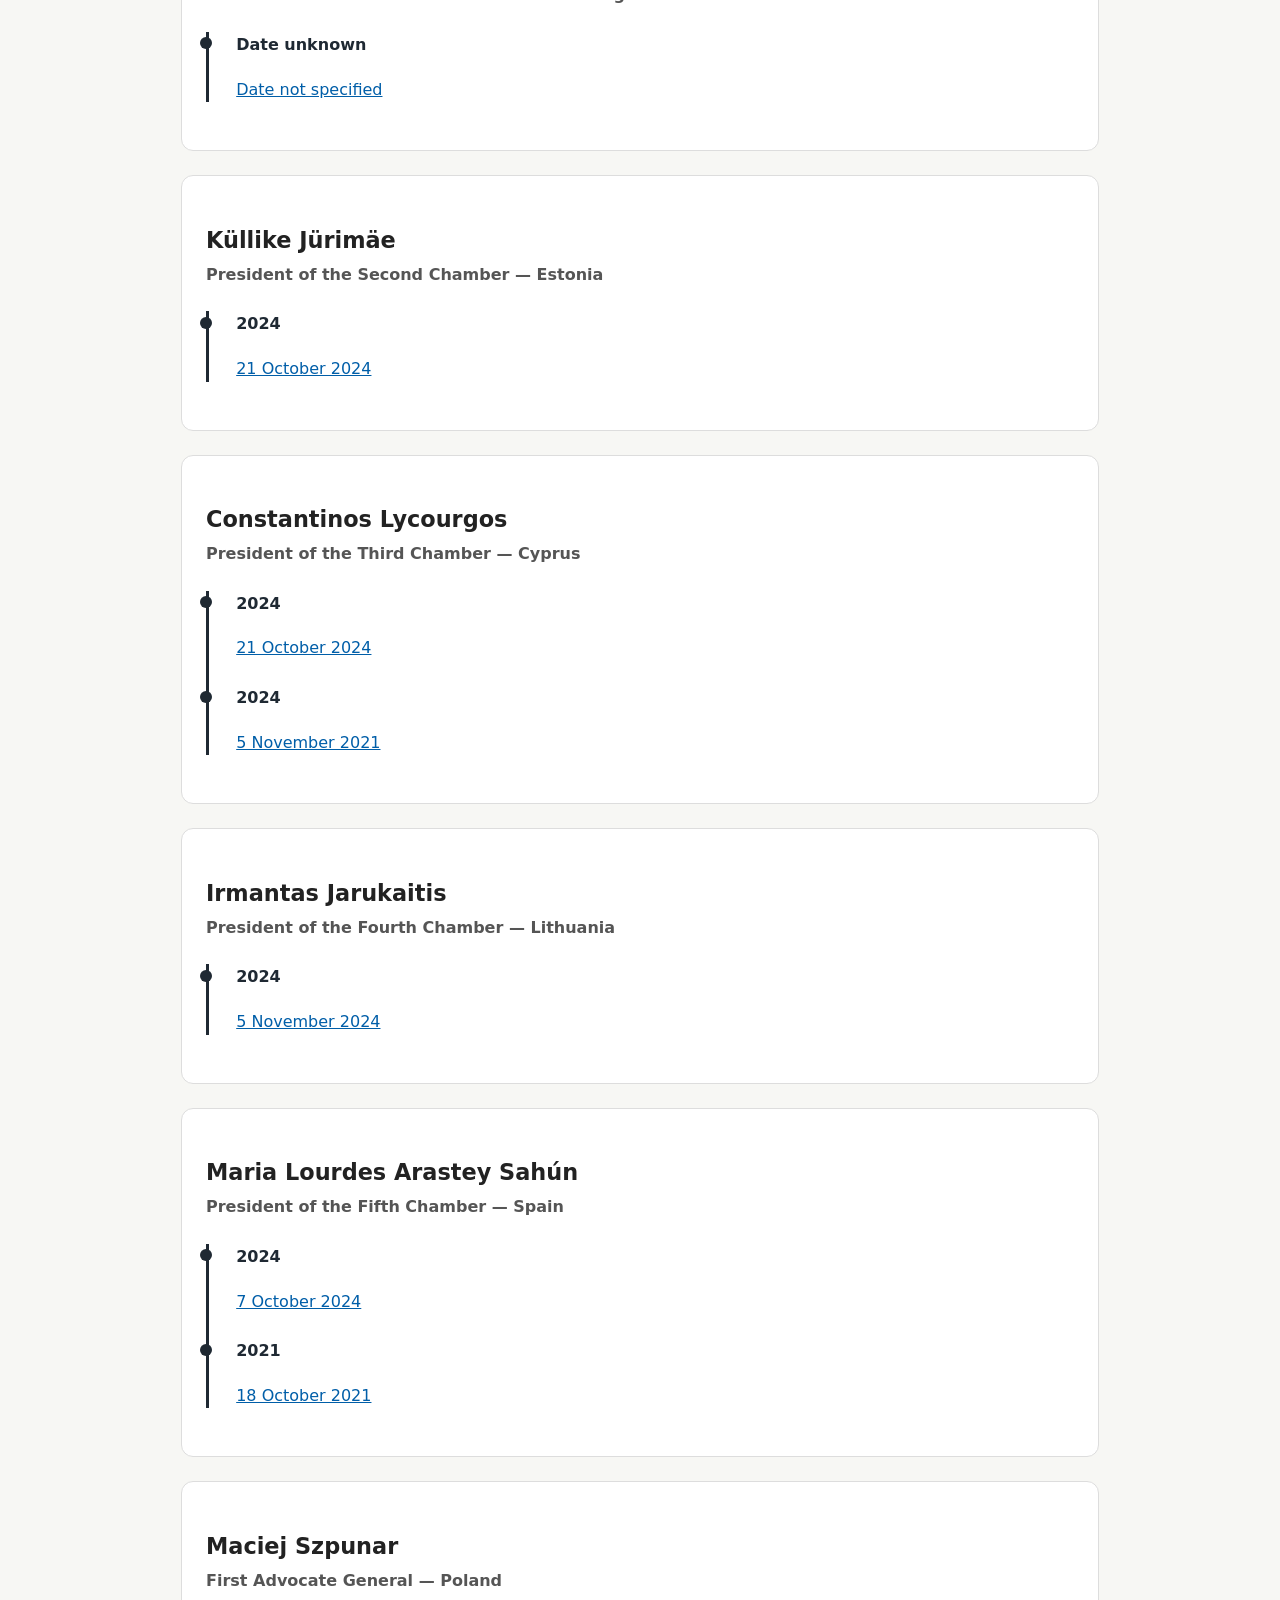
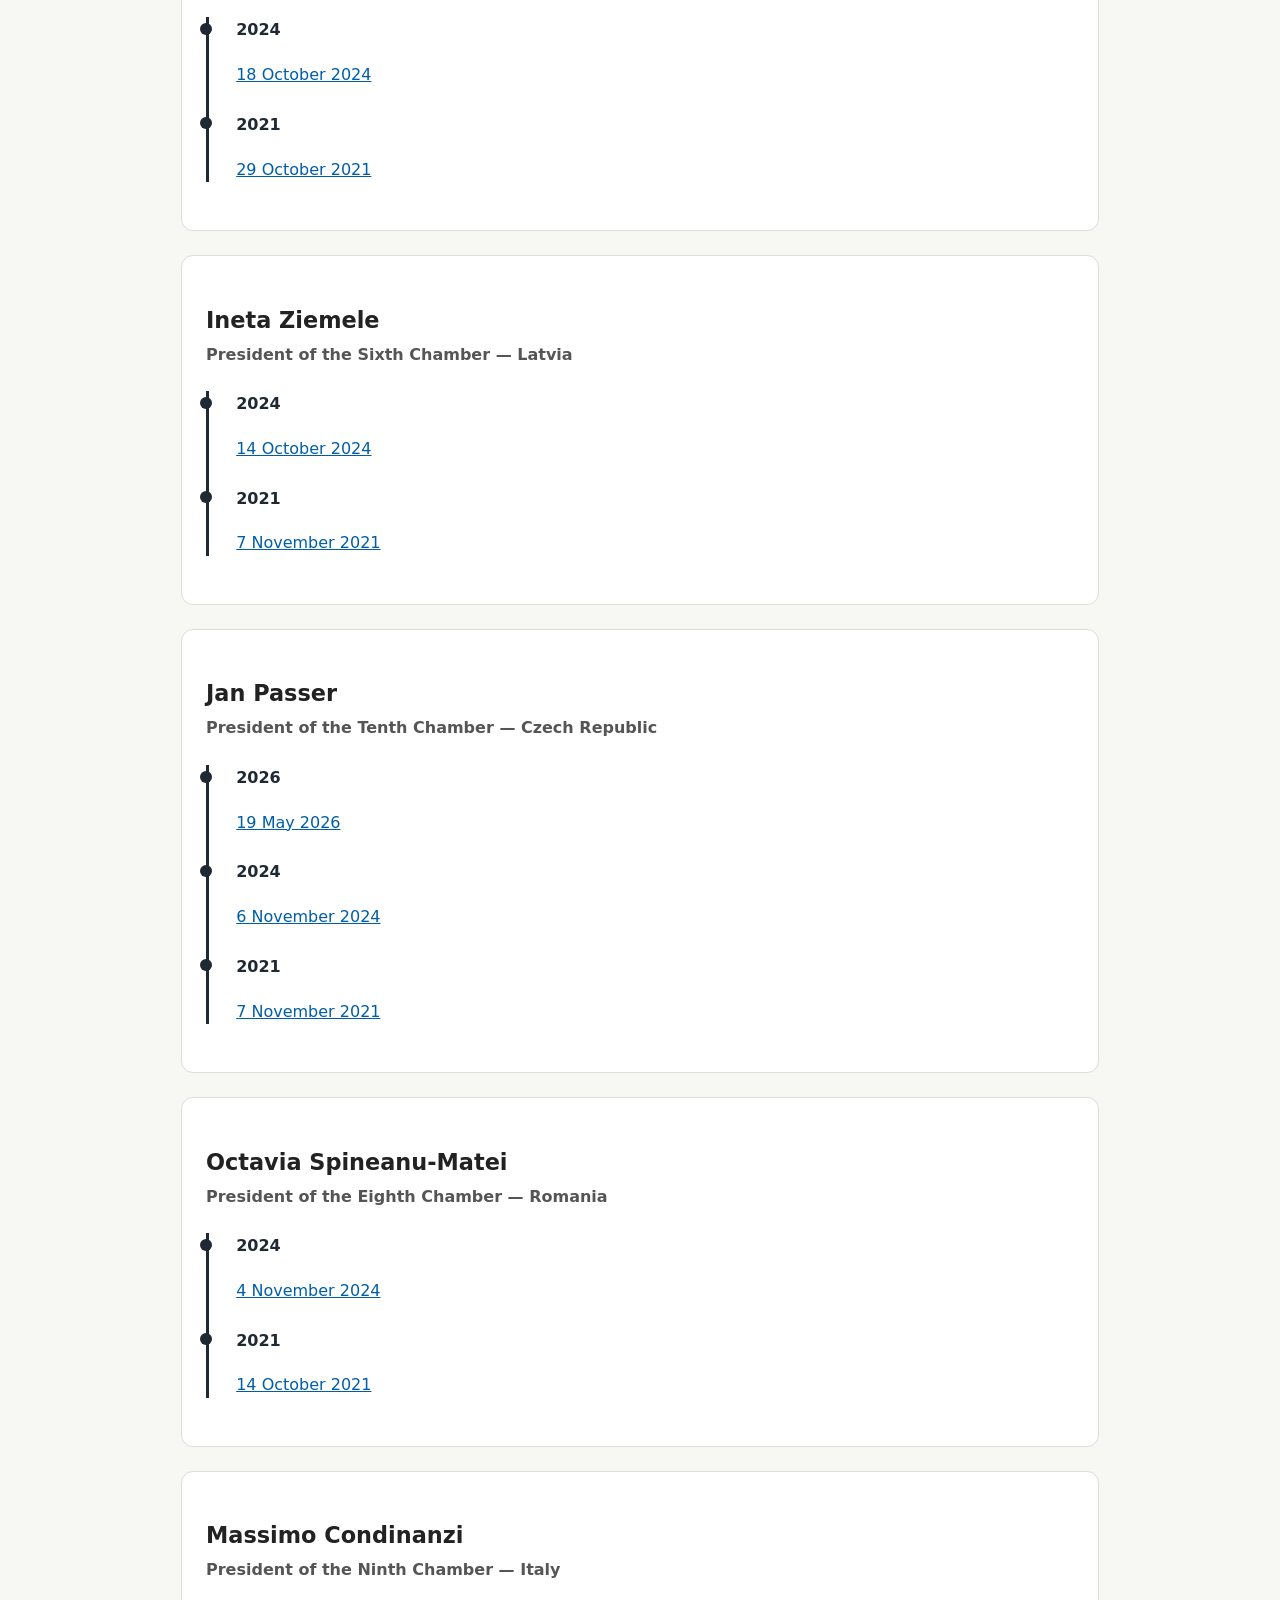
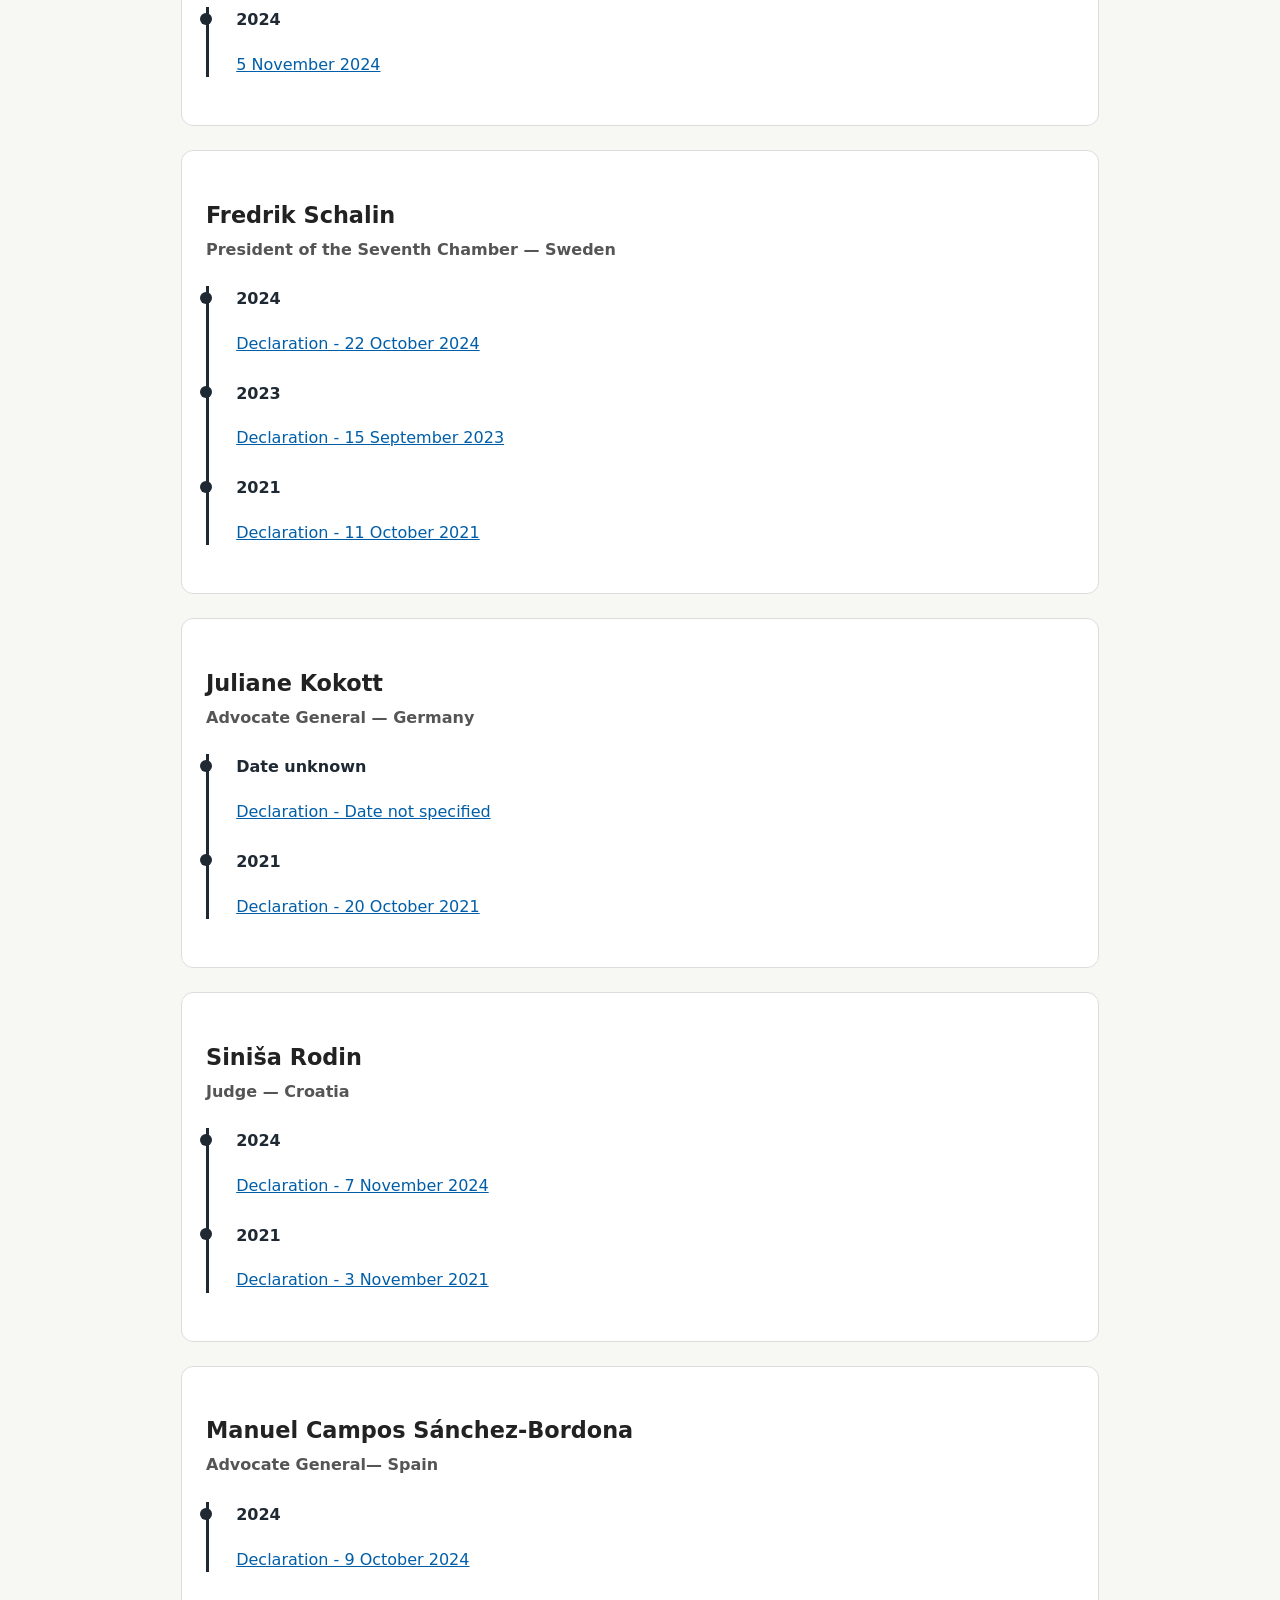
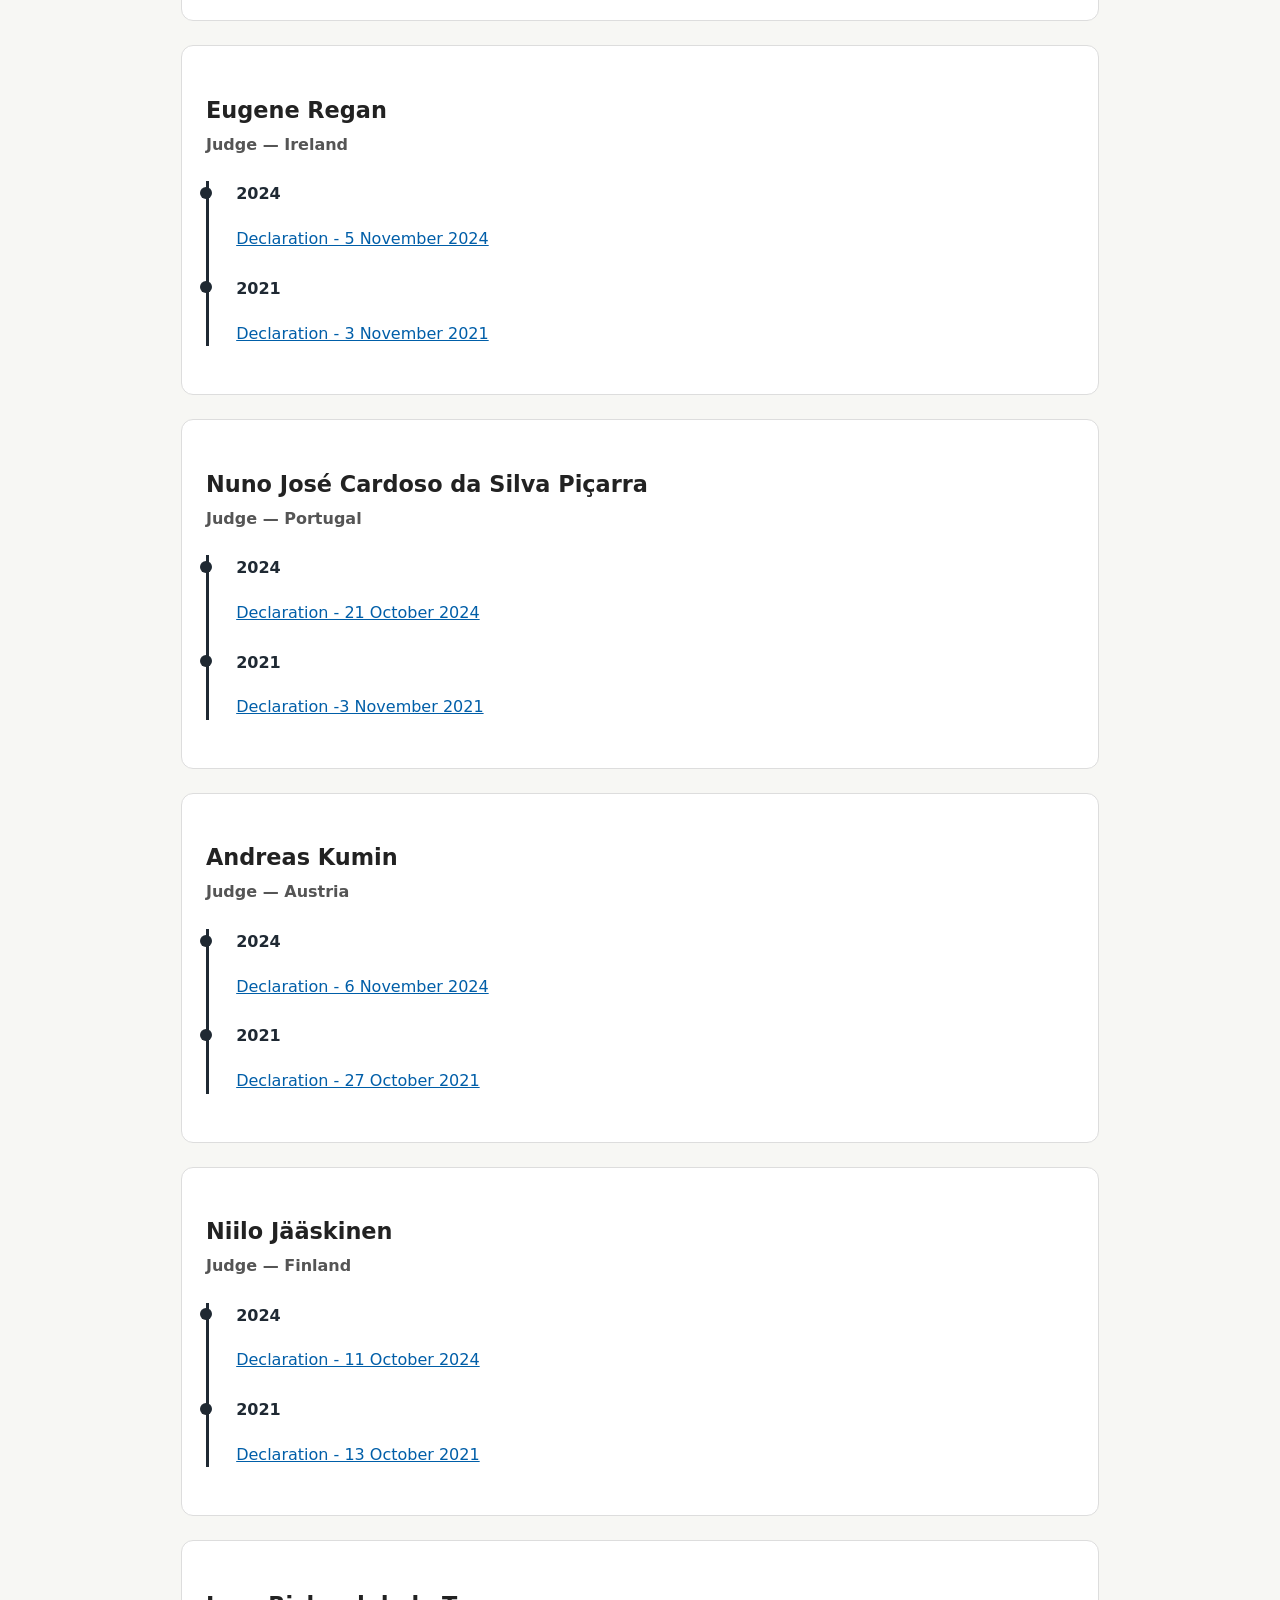
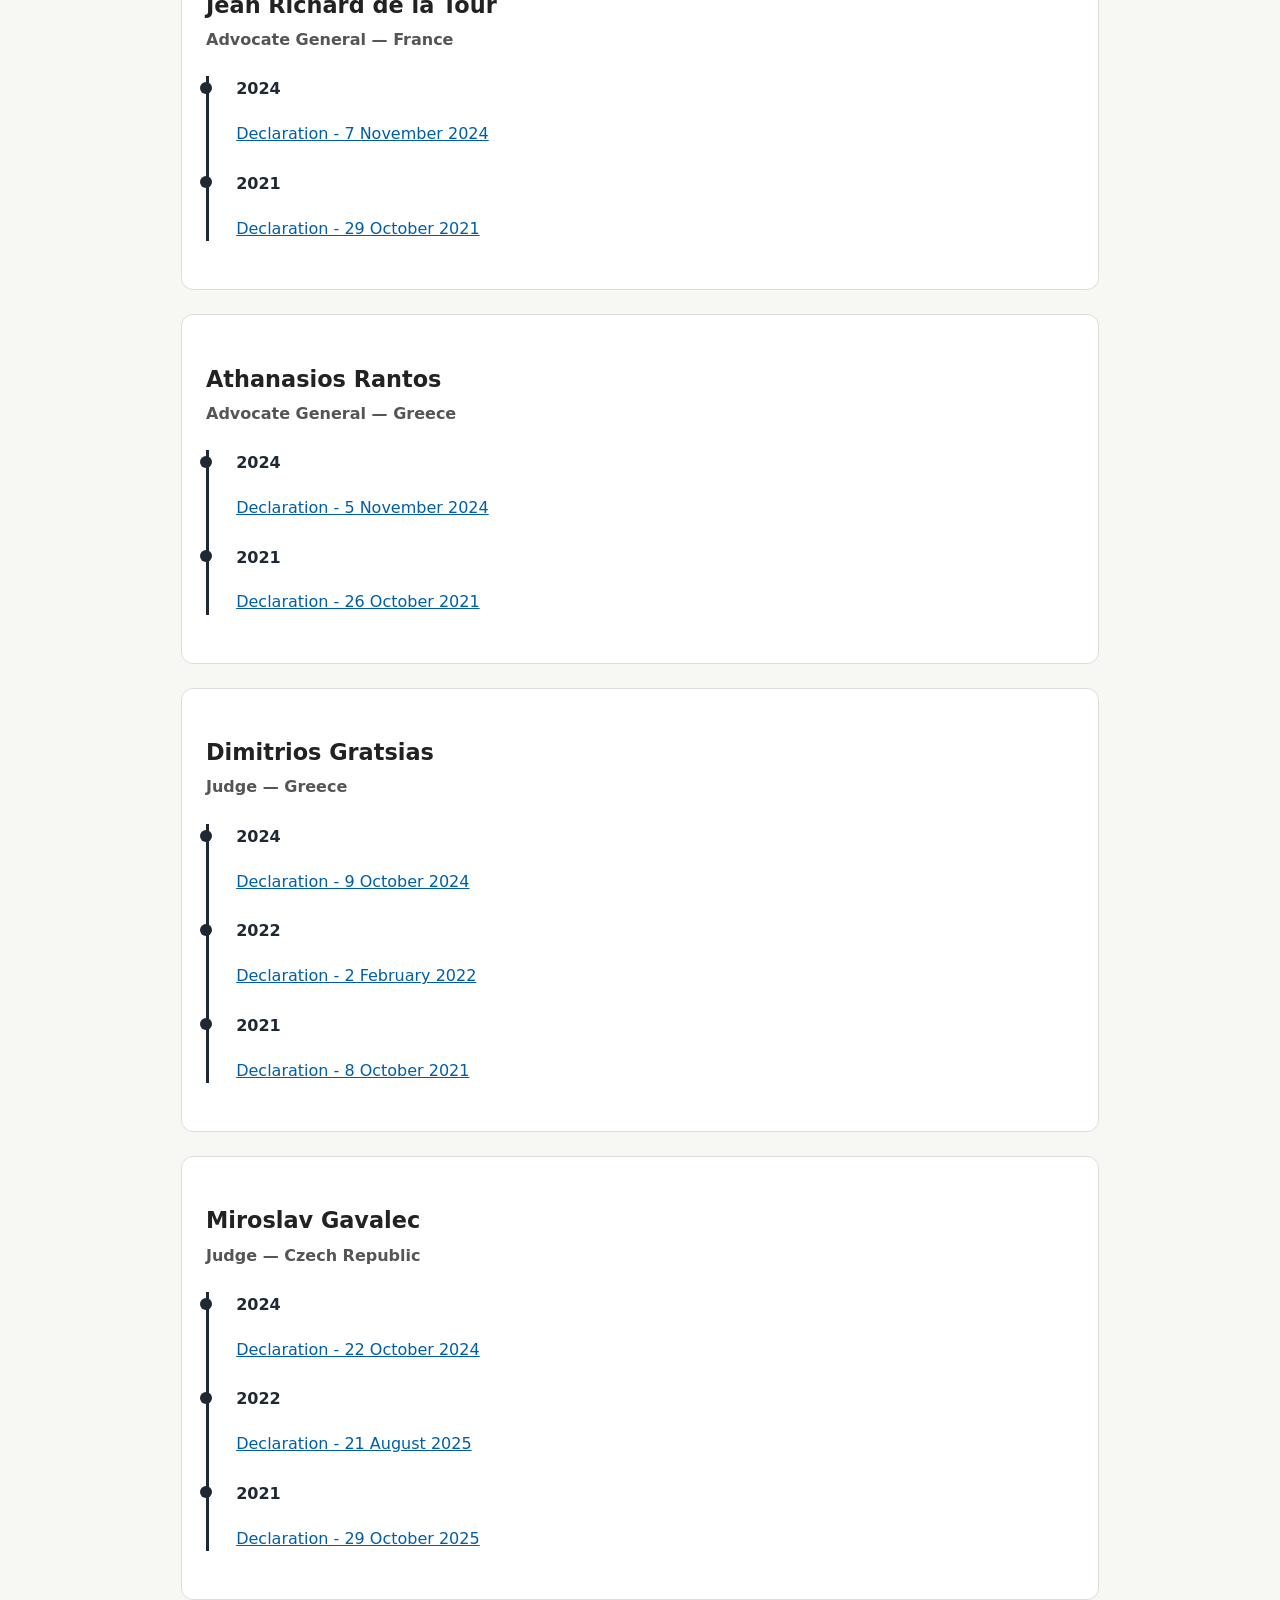
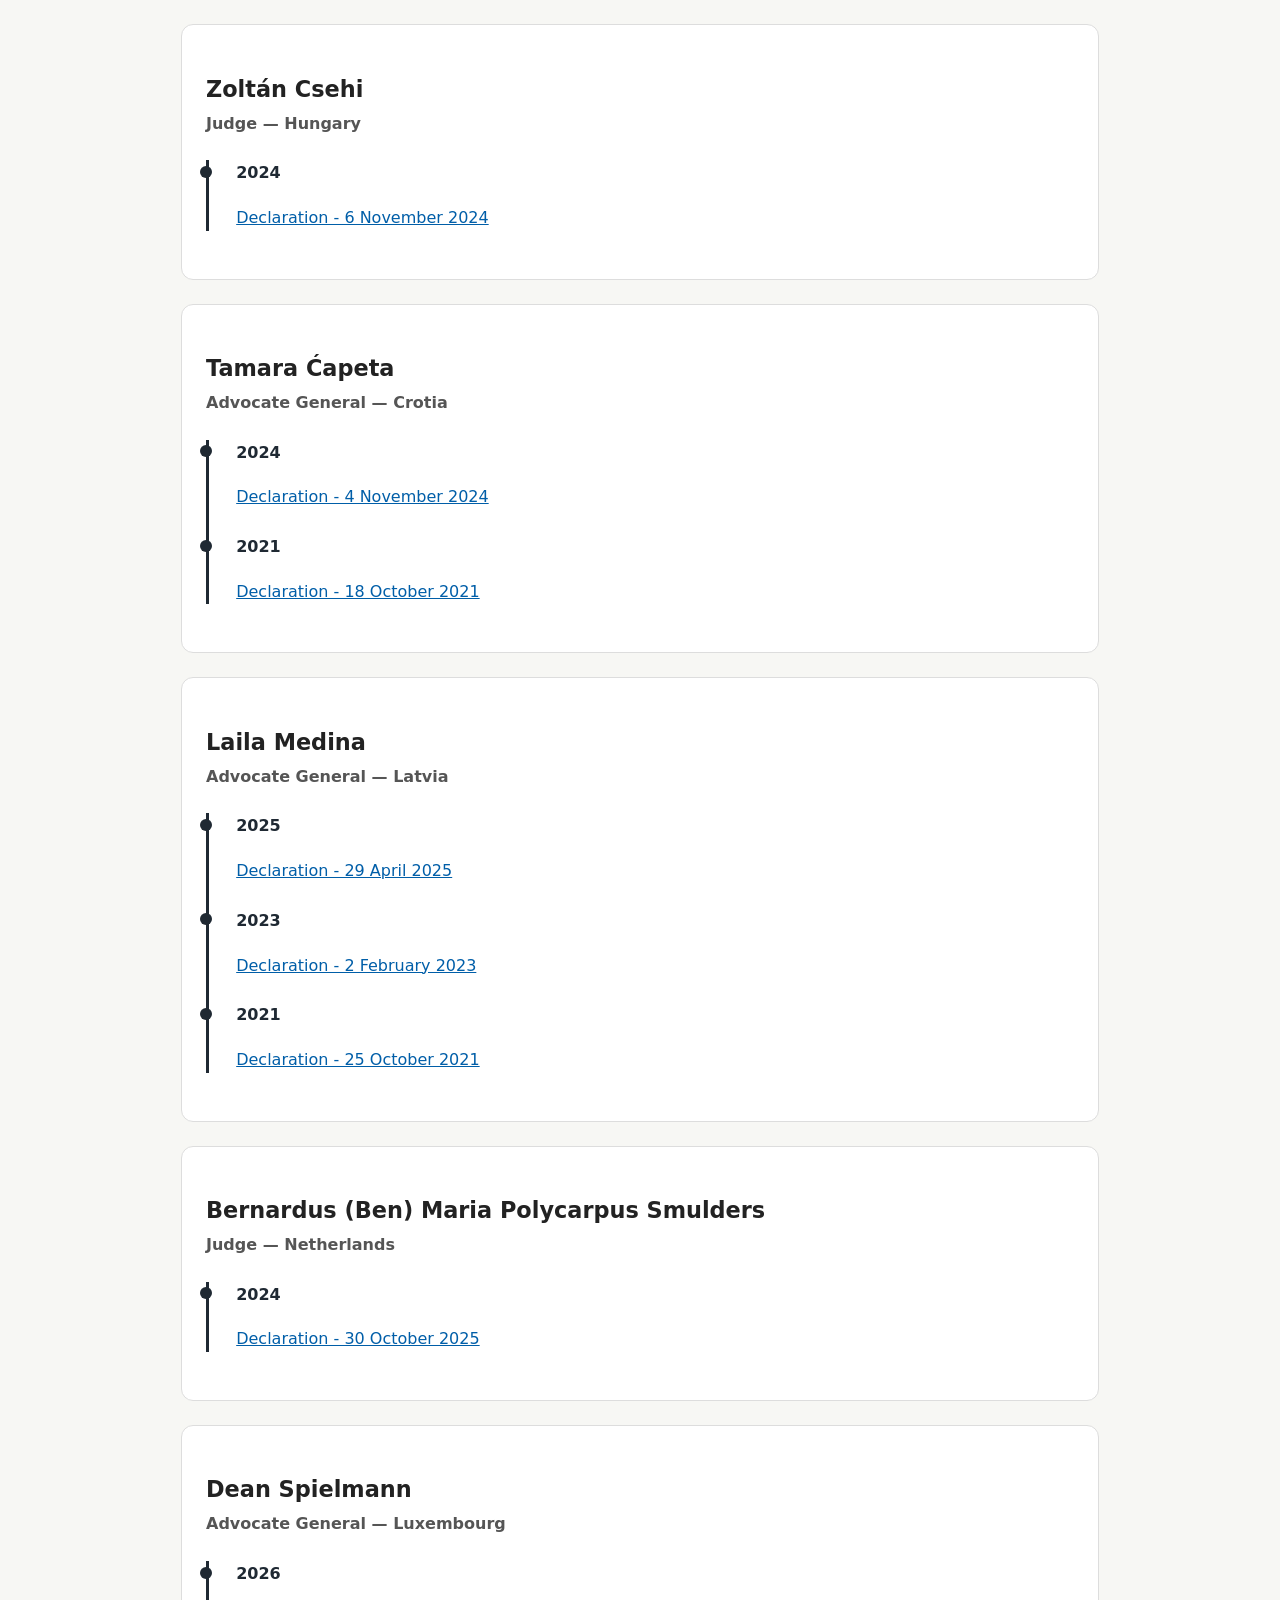
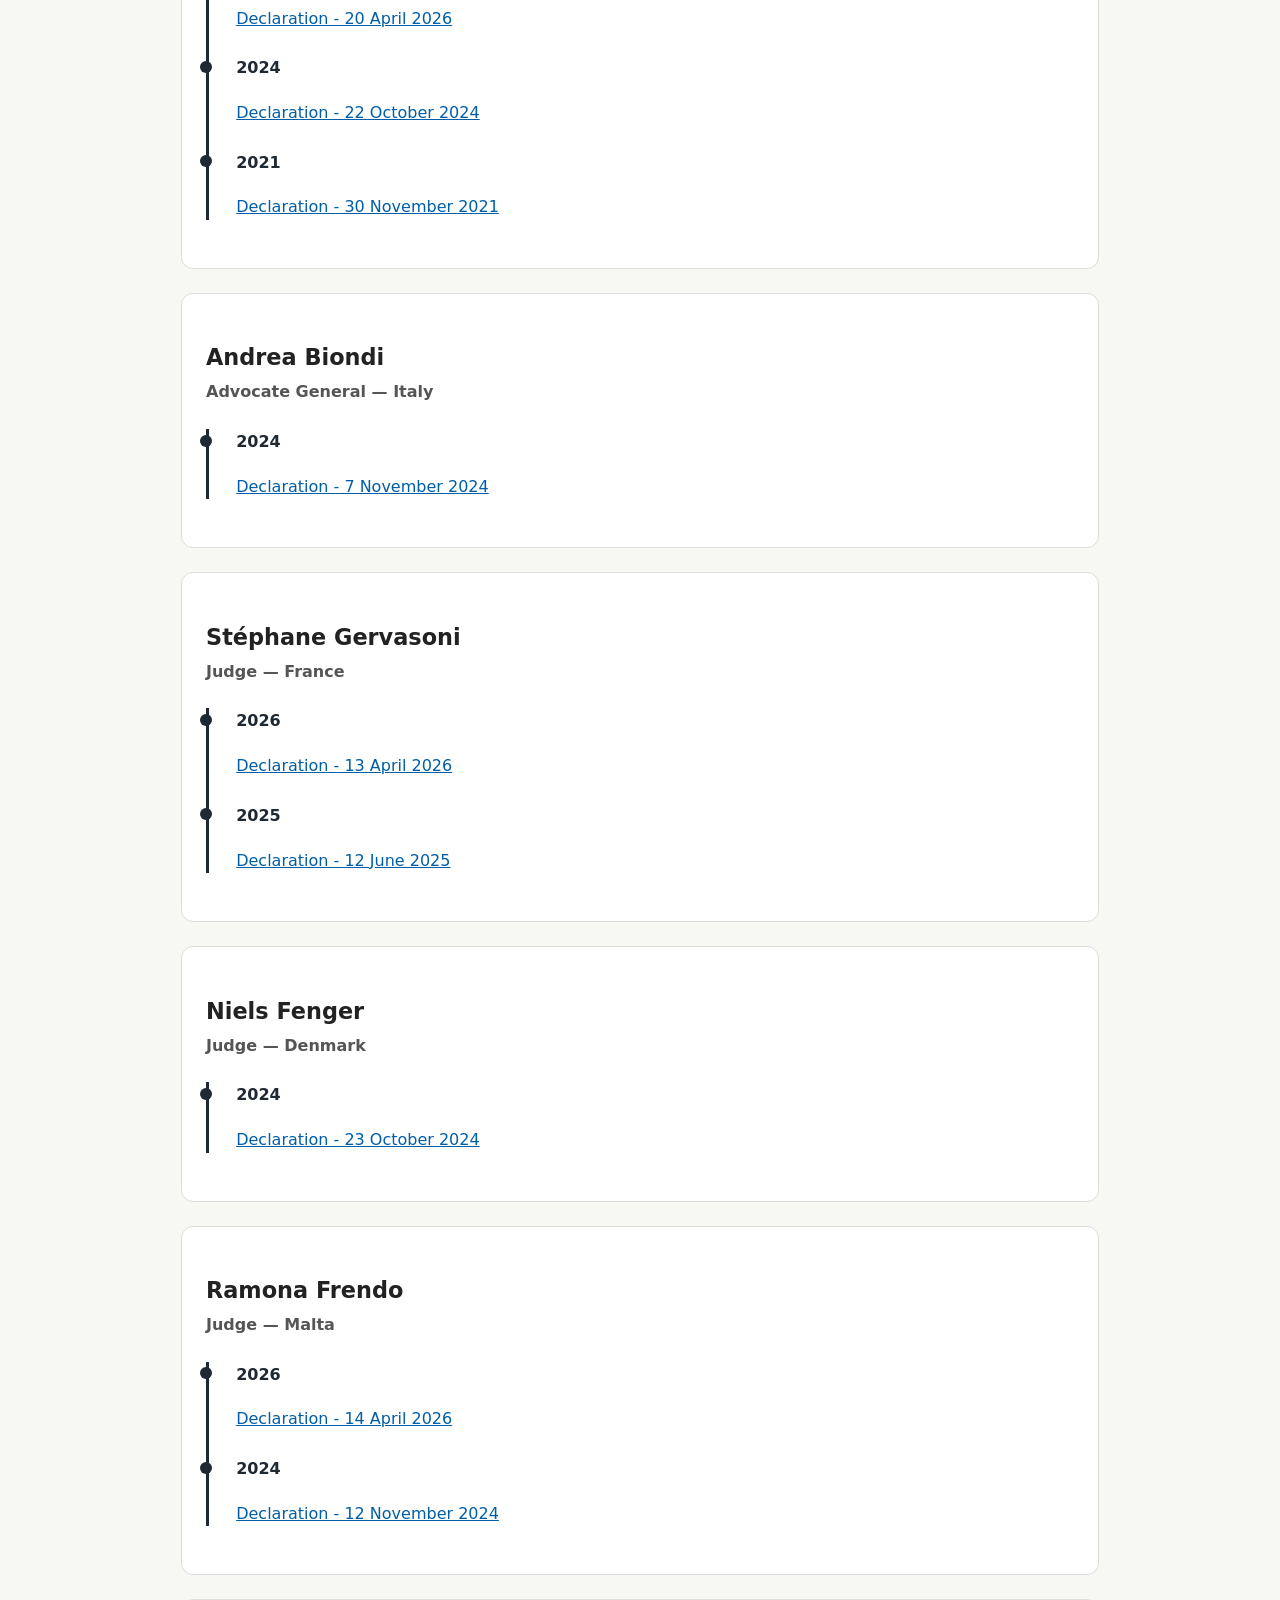
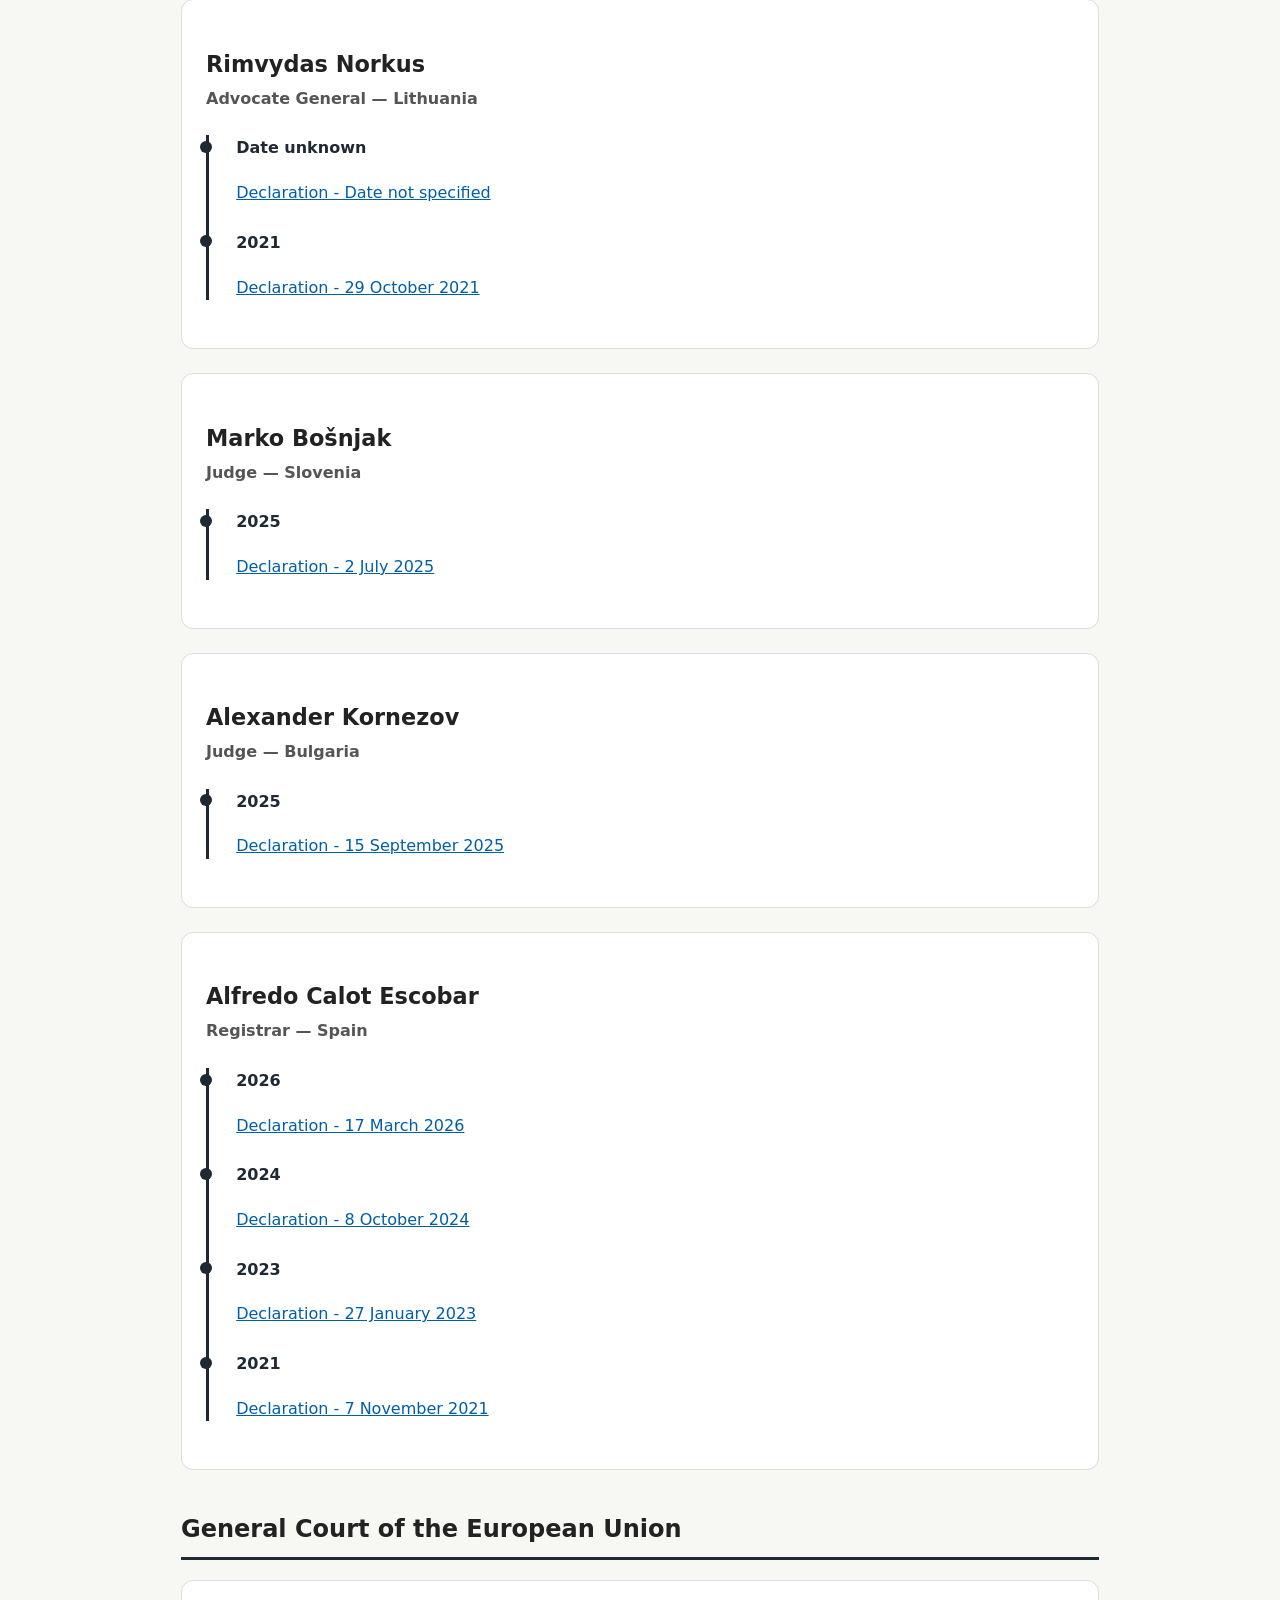
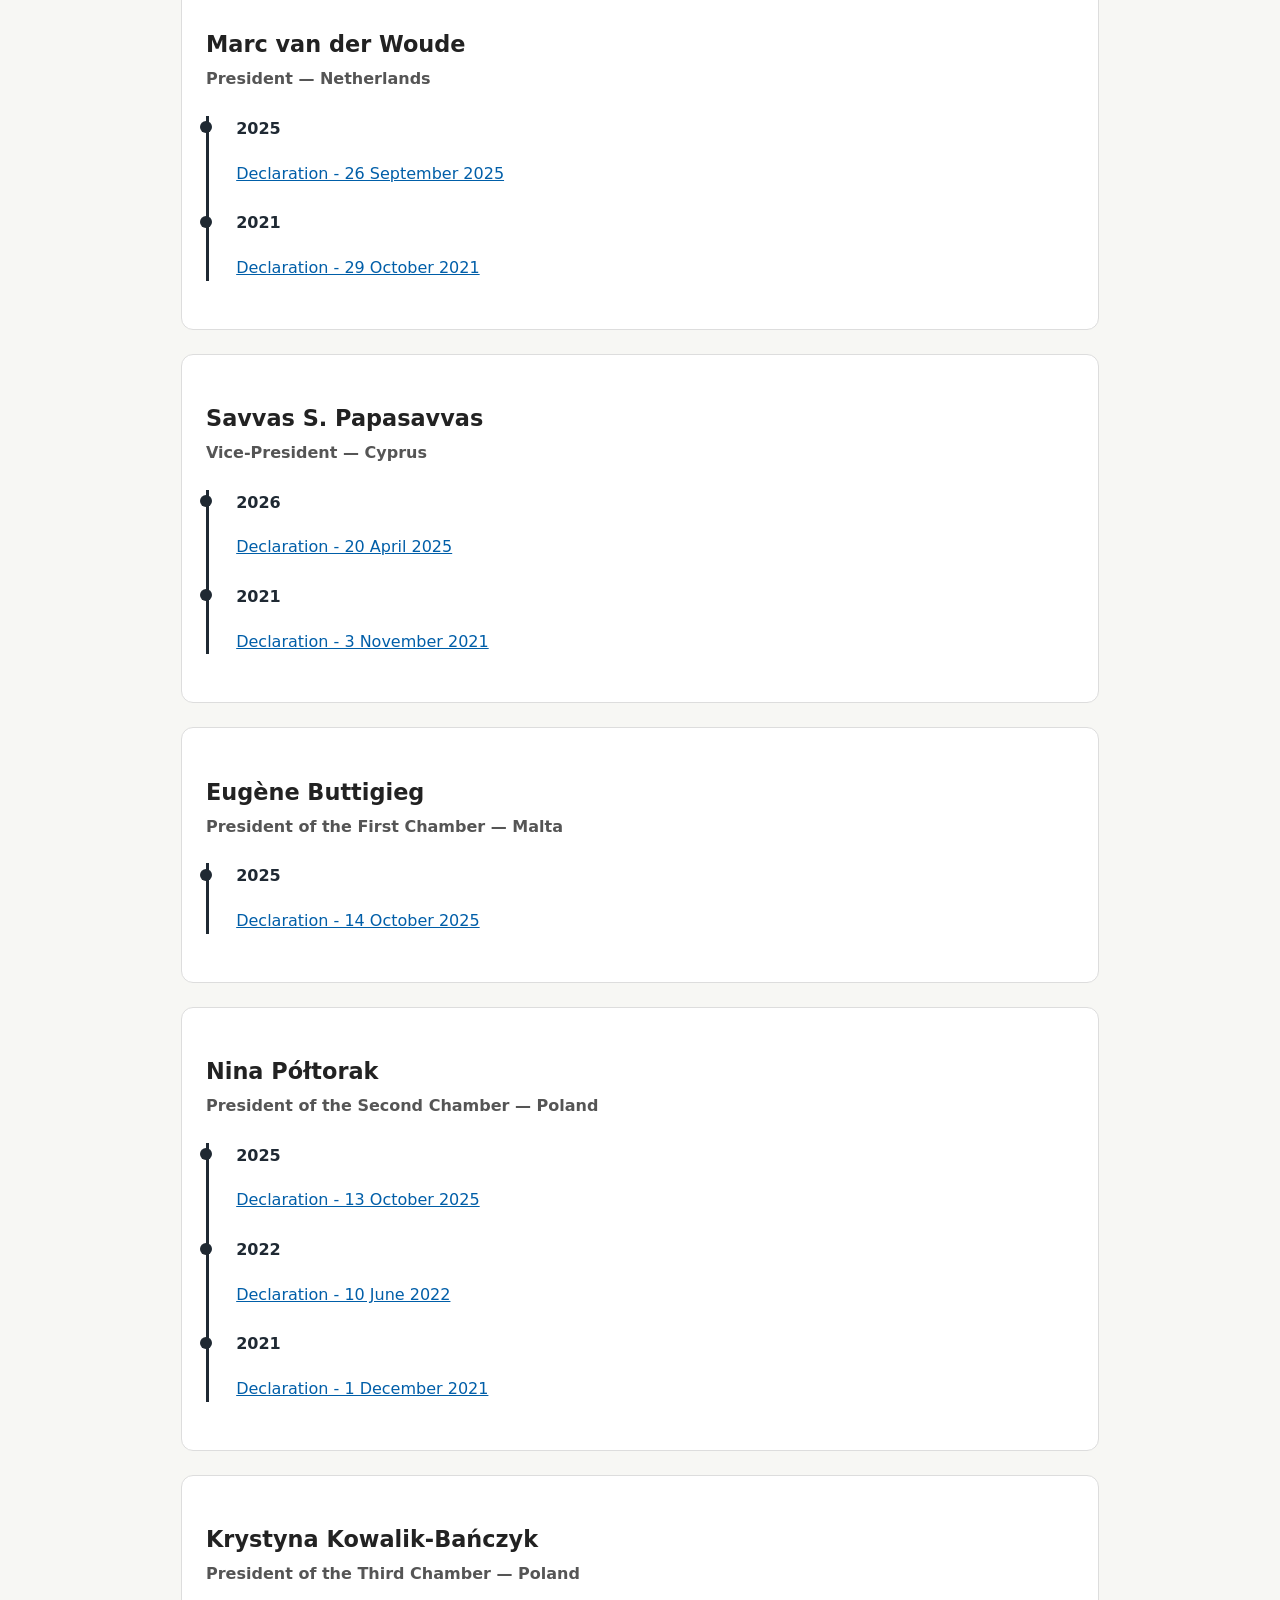
==== commit efa1fb9f: "Update index.html" ====
--- a/index.html
+++ b/index.html
@@ -194,6 +194,13 @@
         </p>
       </div>
 
+        <div class="timeline-item">
+        <time datetime="2021—10—29">2021</time>
+        <p>
+          <a href="documents/szpunar_maciej 20211029.pdf" target="_blank">29 October 2021</a>
+        </p>
+      </div>
+
     </div>
   </article>
 
@@ -263,6 +270,13 @@
         </p>
       </div>
 
+         <div class="timeline-item">
+        <time datetime="2021—10—14">2021</time>
+        <p>
+          <a href="documents/spineanu-matei_octavia 20211014.pdf" target="_blank">14 October 2021</a>
+        </p>
+      </div>
+
     </div>
   </article>
 
@@ -289,9 +303,23 @@
     <div class="timeline">
 
       <div class="timeline-item">
-        <time datetime="2024-10-2024">2024</time>
+        <time datetime="2024-10-22">2024</time>
         <p>
           <a href="documents/declaration_financiere_schalin_fredrik.pdf" target="_blank">Declaration - 22 October 2024 </a>
+        </p>
+      </div>
+
+       <div class="timeline-item">
+        <time datetime="2023-09-">2023</time>
+        <p>
+          <a href="documents/schalin_fredrik 20230915.pdf" target="_blank">Declaration - 15 September 2023 </a>
+        </p>
+      </div>
+
+         <div class="timeline-item">
+        <time datetime="2021-10-11">2021</time>
+        <p>
+          <a href="documents/schalin_fredrik 20211011.pdf" target="_blank">Declaration - 11 October 2021 </a>
         </p>
       </div>
 
@@ -332,6 +360,13 @@
         <time datetime="2024-11-07">2024</time>
         <p>
           <a href="documents/declaration_financiere_rodin_sinisa.pdf" target="_blank">Declaration - 7 November 2024 </a>
+        </p>
+      </div>
+
+         <div class="timeline-item">
+        <time datetime="2021-11-03">2021</time>
+        <p>
+          <a href="documents/rodin_sinisa 20211103.pdf" target="_blank">Declaration - 3 November 2021 </a>
         </p>
       </div>
 
@@ -364,6 +399,13 @@
         <time datetime="2024-11-05">2024</time>
         <p>
           <a href="documents/declaration_financiere_regan_eugene.pdf" target="_blank">Declaration - 5 November 2024 </a>
+        </p>
+      </div>
+
+          <div class="timeline-item">
+        <time datetime="2021-11-03">2021</time>
+        <p>
+          <a href="documents/regan_eugene 20211103.pdf" target="_blank">Declaration - 3 November 2021 </a>
         </p>
       </div>
 
@@ -646,13 +688,21 @@
       </p>
     </div>
 
-    <div class="timeline-item">
+      <div class="timeline-item">
       <time datetime="2024-10-22">2024</time>
       <p>
         <a href="documents/2024_declaration_financiere_spielmann_dean.pdf" target="_blank">Declaration - 22 October 2024</a>
       </p>
     </div>
 
+     <div class="timeline-item">
+      <time datetime="2021-11-30">2021</time>
+      <p>
+        <a href="documents/spielmann_dean 20211130.pdf" target="_blank">Declaration - 30 November 2021</a>
+      </p>
+    </div>
+
+
   </div>
 </article>
 
@@ -1001,6 +1051,13 @@
         </p>
       </div>
 
+      <div class="timeline-item">
+        <time datetime="2021-11-29">2021</time>
+        <p>
+          <a href="documents/skvarilova-pelzl_petra 20211129.pdf" target="_blank">Declaration - 29 November 2021 </a>
+        </p>
+      </div>
+
     </div>
   </article>
 
@@ -1113,6 +1170,20 @@
         </p>
       </div>
 
+         <div class="timeline-item">
+        <time datetime="2022-February-01">2022</time>
+        <p>
+          <a href="documents/schwarcz_juraj 20220201.pdf" target="_blank">Declaration - 1 February 2022 </a>
+        </p>
+      </div>
+
+       <div class="timeline-item">
+        <time datetime="2021-November-30">2021</time>
+        <p>
+          <a href="documents/schwarcz_juraj 20211130.pdf" target="_blank">Declaration - 30 November 2021 </a>
+        </p>
+      </div>
+
     </div>
   </article>
 
@@ -1185,6 +1256,13 @@
         </p>
       </div>
 
+        <div class="timeline-item">
+        <time datetime="2021-November-15">2021</time>
+        <p>
+          <a href="documents/reine_inga 20211115.pdf" target="_blank">Declaration - 15 November 2021 </a>
+        </p>
+      </div>
+
     </div>
   </article>
 
@@ -1234,9 +1312,23 @@
     <div class="timeline">
 
       <div class="timeline-item">
-        <time datetime="2025-October-2">2025</time>
+        <time datetime="2025-October-02">2025</time>
         <p>
           <a href="documents/declaration_financiere_svenningsen_jesper.pdf" target="_blank">Declaration - 2 October 2025 </a>
+        </p>
+      </div>
+
+       <div class="timeline-item">
+        <time datetime="2023-December-07">2023</time>
+        <p>
+          <a href="documents/svenningsen_jesper 20231207.pdf" target="_blank">Declaration - 7 December 2023 </a>
+        </p>
+      </div>
+
+       <div class="timeline-item">
+        <time datetime="2021-December-01">2021</time>
+        <p>
+          <a href="documents/svenningsen_jesper 20211201.pdf" target="_blank">Declaration - 1 December 2021 </a>
         </p>
       </div>
 
@@ -1440,6 +1532,13 @@
         </p>
       </div>
 
+       <div class="timeline-item">
+        <time datetime="2021-October-08">2021</time>
+        <p>
+          <a href="documents/stancu_mirela 20211008.pdf" target="_blank">Declaration - 8 October 2021 </a>
+        </p>
+      </div>
+
     </div>
   </article>
 
@@ -1479,6 +1578,13 @@
         </p>
       </div>
 
+          <div class="timeline-item">
+        <time datetime="2021-10-29">2021</time>
+        <p>
+          <a href="documents/steinfatt_gabriele 20211029.pdf" target="_blank">Declaration - 29 October 2021 </a>
+        </p>
+      </div>
+
     </div>
   </article>
 
@@ -1637,10 +1743,17 @@
 
     <div class="timeline">
 
-      <div class="timeline-item">
+            <div class="timeline-item">
         <time datetime="2025-October-01">2025</time>
         <p>
           <a href="documents/declaration_financiere_tichy-fisslberger_elisabeth.pdf" target="_blank">Declaration - 1 October 2025 </a>
+        </p>
+      </div>
+
+        <div class="timeline-item">
+        <time datetime="2022-September-21">2022</time>
+        <p>
+          <a href="documents/tichy-fisslberger_elisabeth 20220921.pdf" target="_blank">Declaration - 21 September 2021 </a>
         </p>
       </div>
 
@@ -1689,6 +1802,13 @@
         <time datetime="2025-September-25">2025</time>
         <p>
           <a href="documents/declaration_financiere_spangsberg_gronfeldt_louise.pdf" target="_blank">Declaration - 25 September 2025 </a>
+        </p>
+      </div>
+
+        <div class="timeline-item">
+        <time datetime="2023-October-4">2023</time>
+        <p>
+          <a href="documents/spangsberg_gronfeldt_louise 20231004.pdf" target="_blank">Declaration - 4 October 2023 </a>
         </p>
       </div>
 
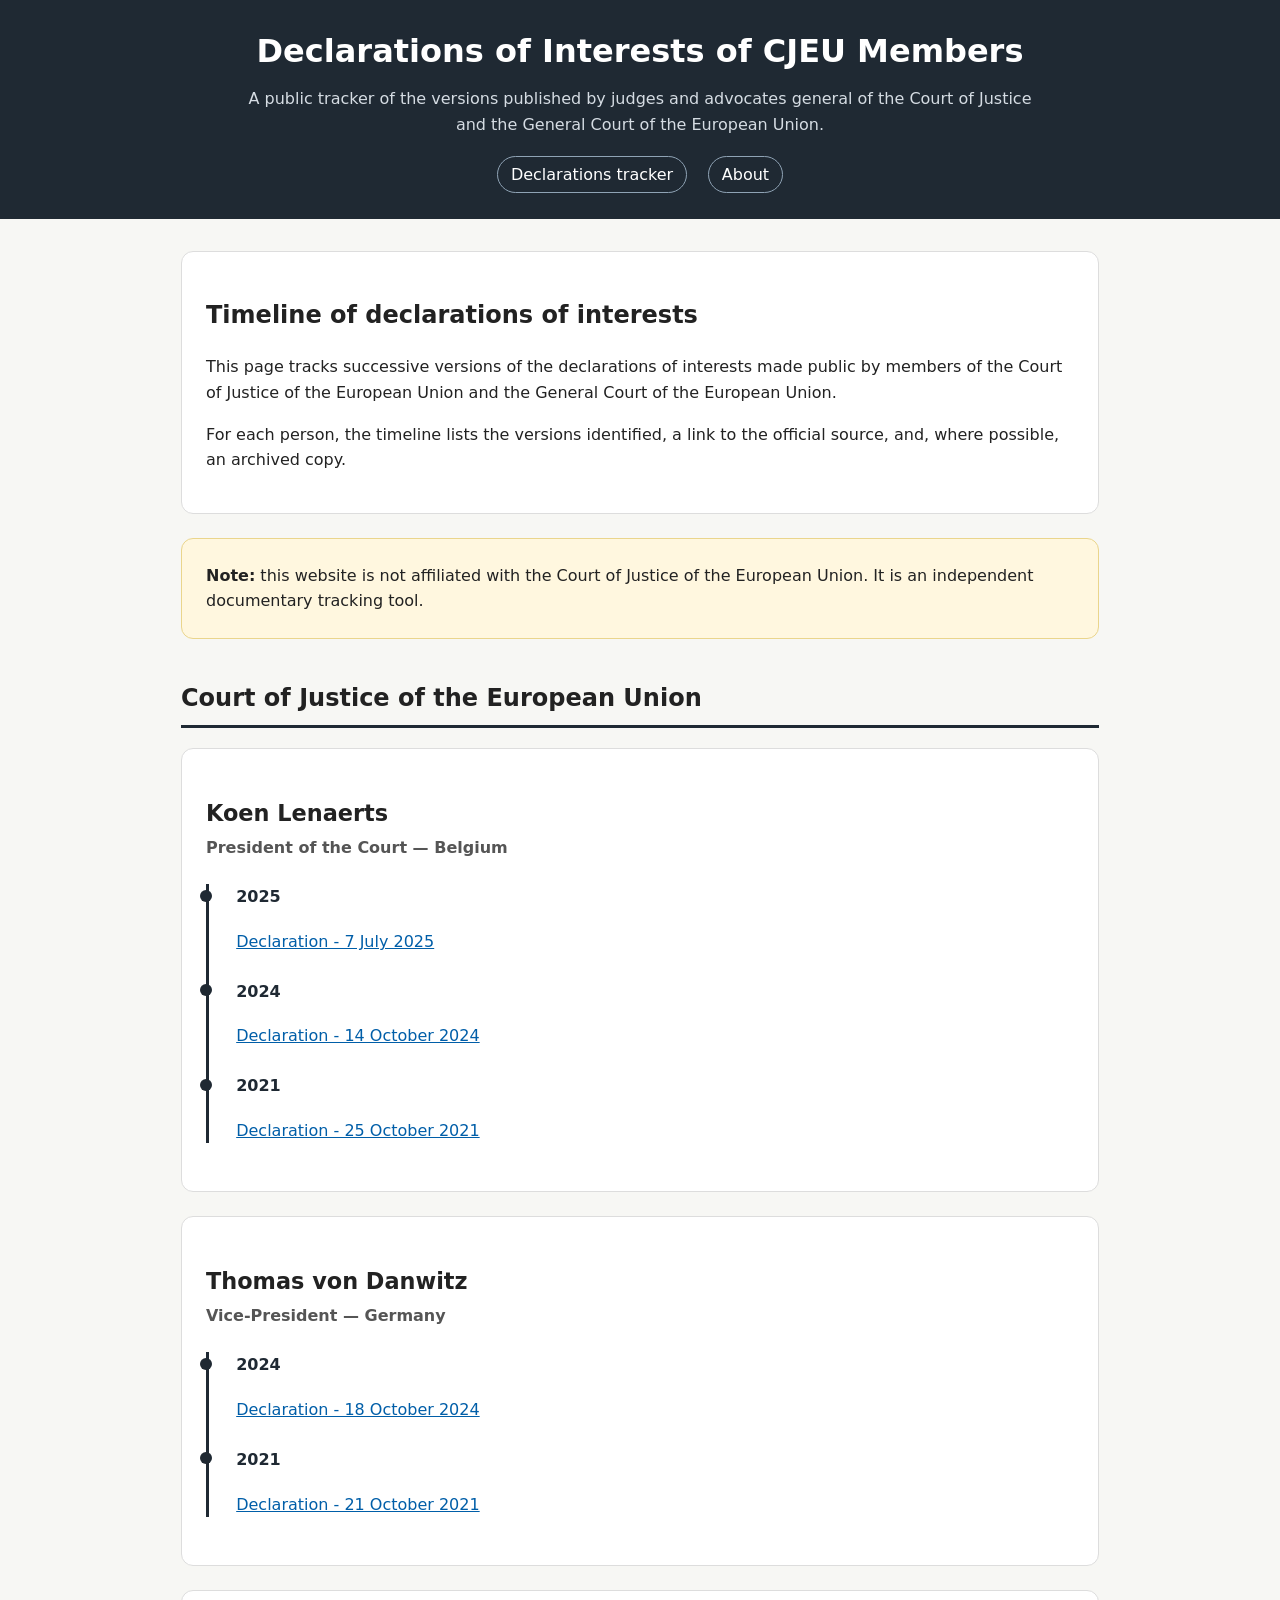
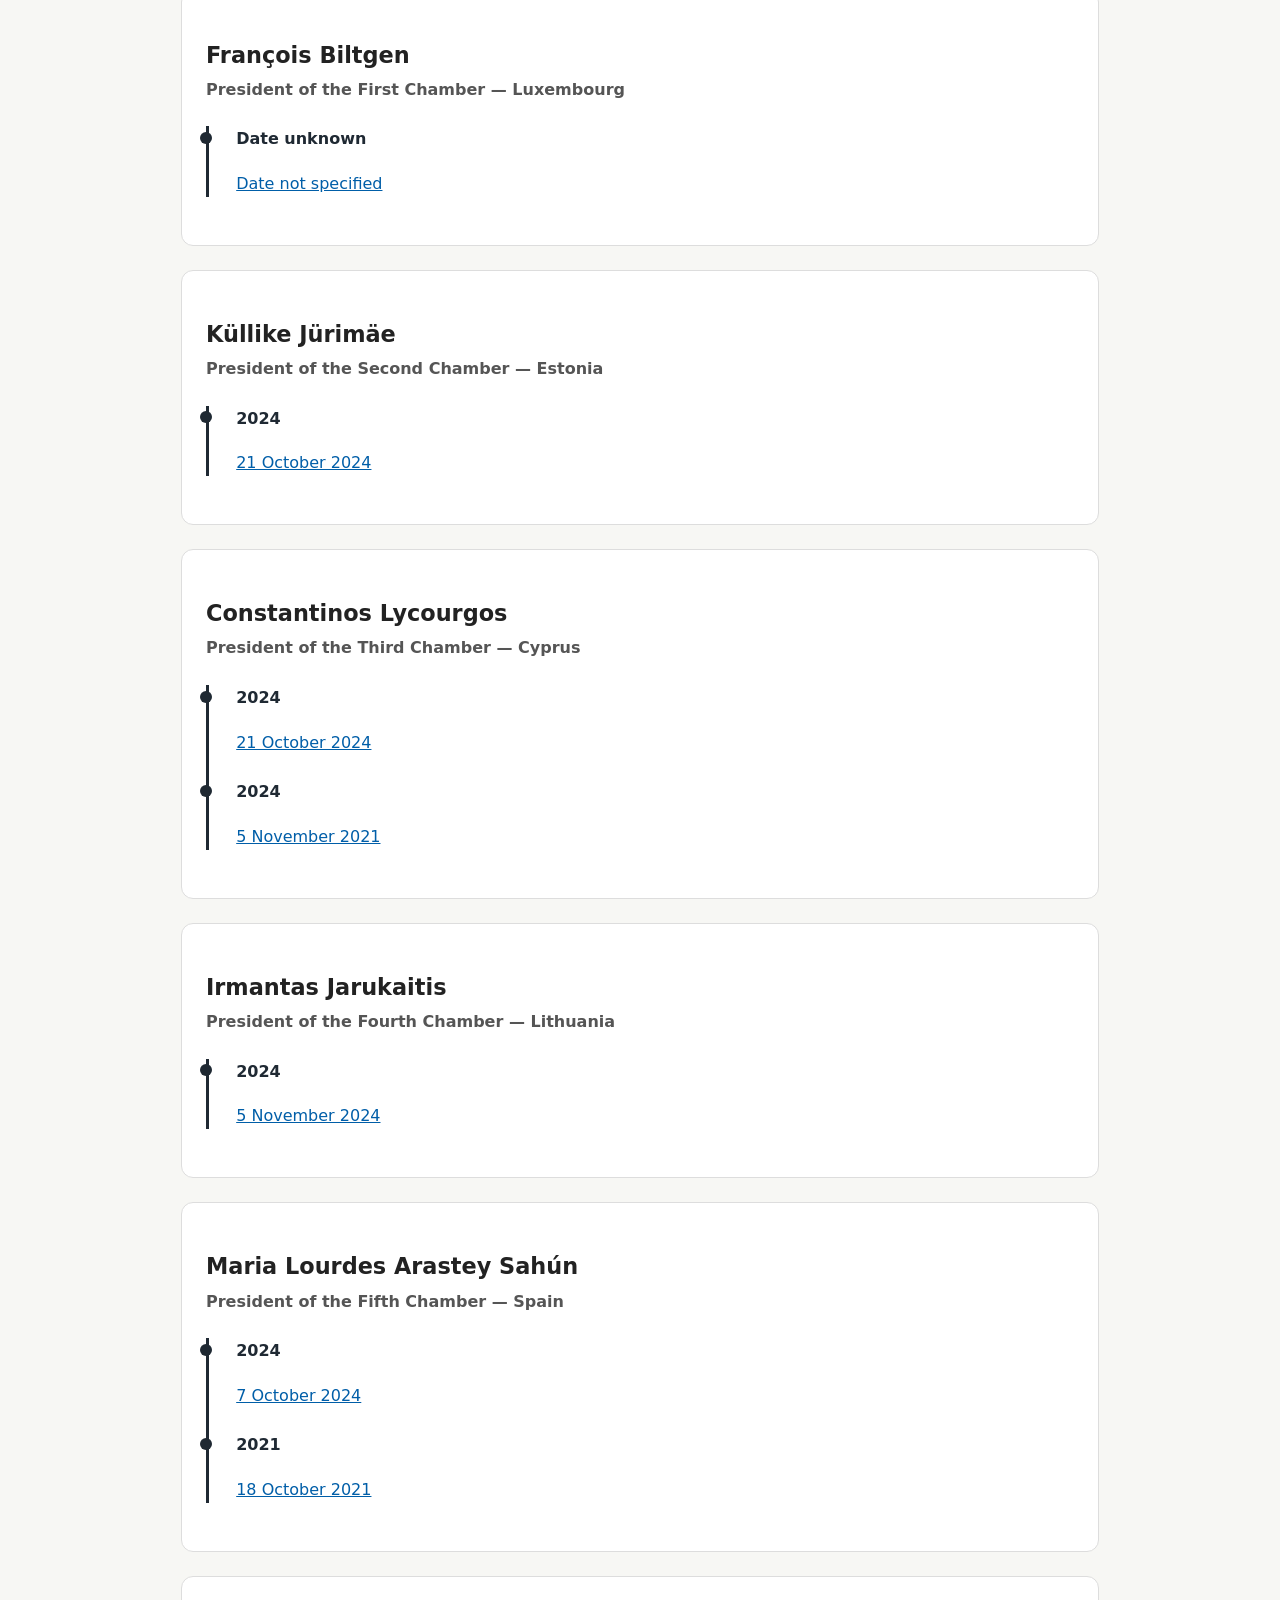
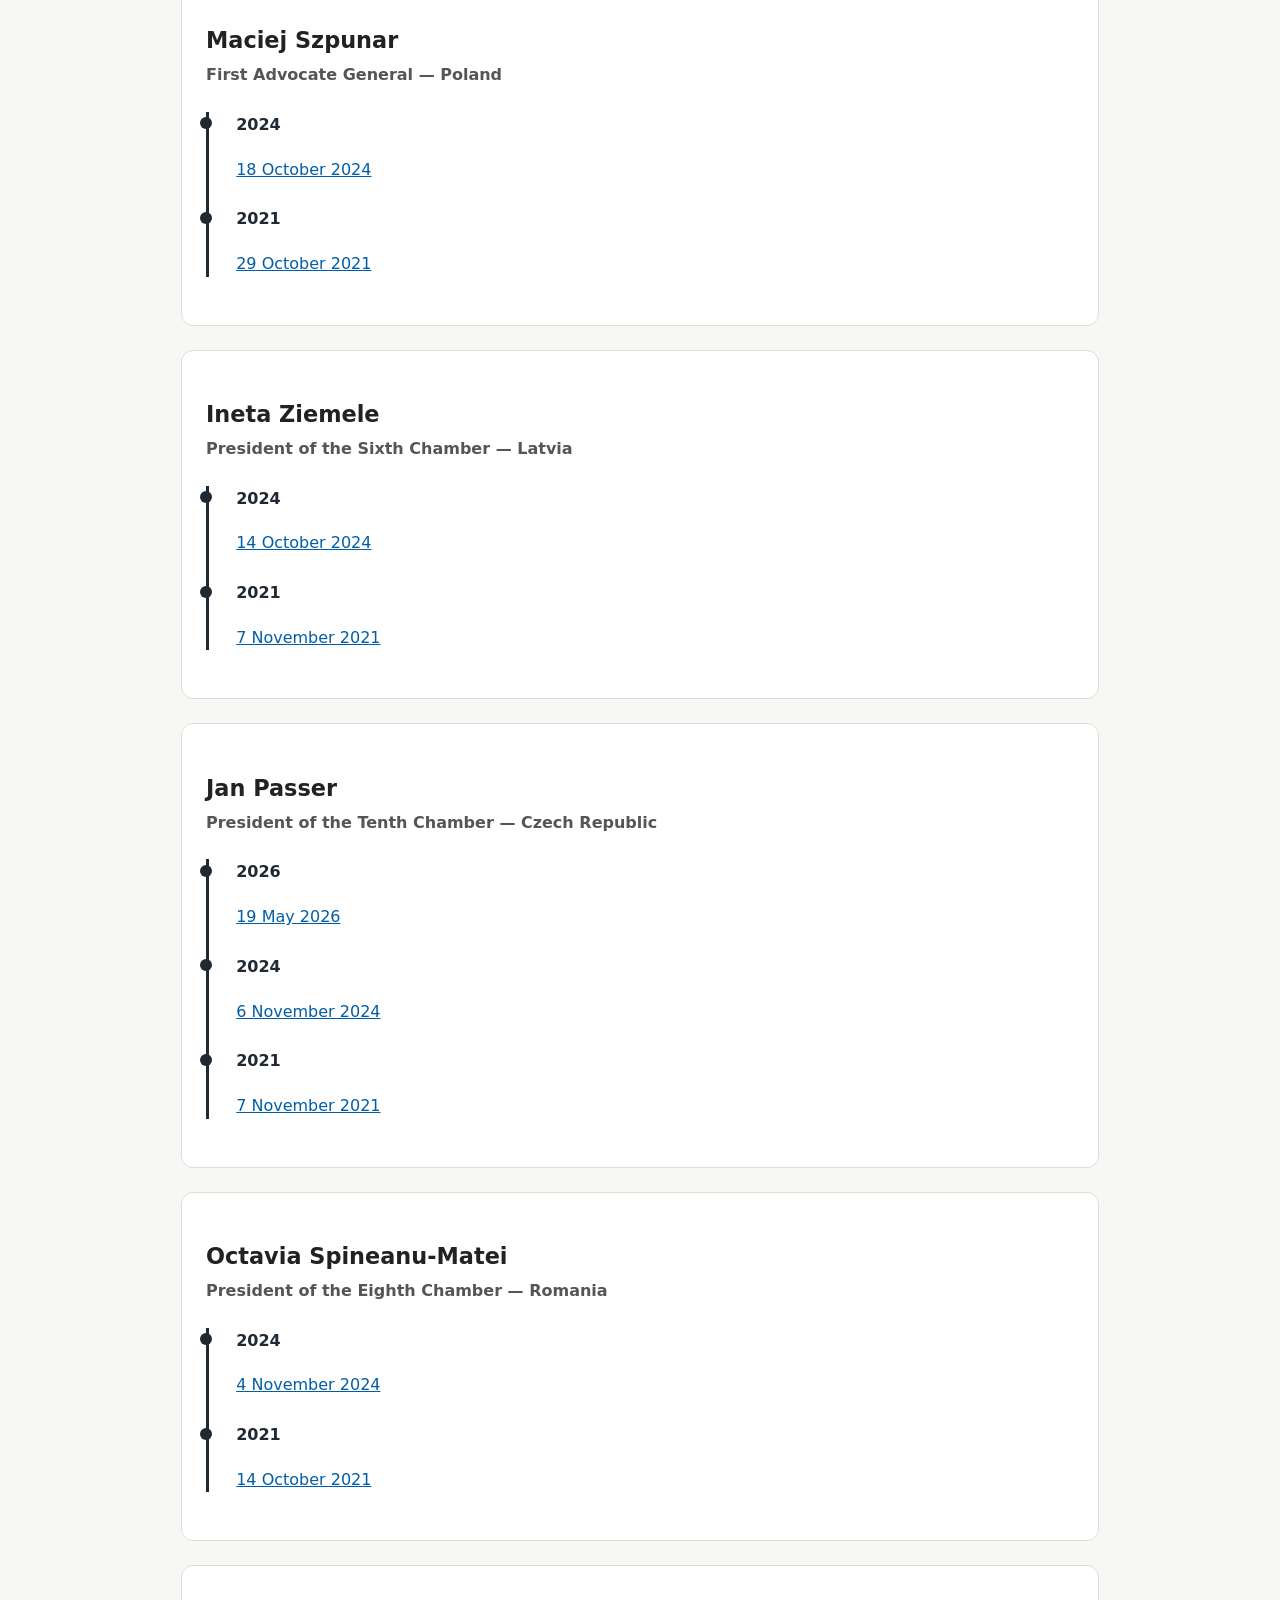
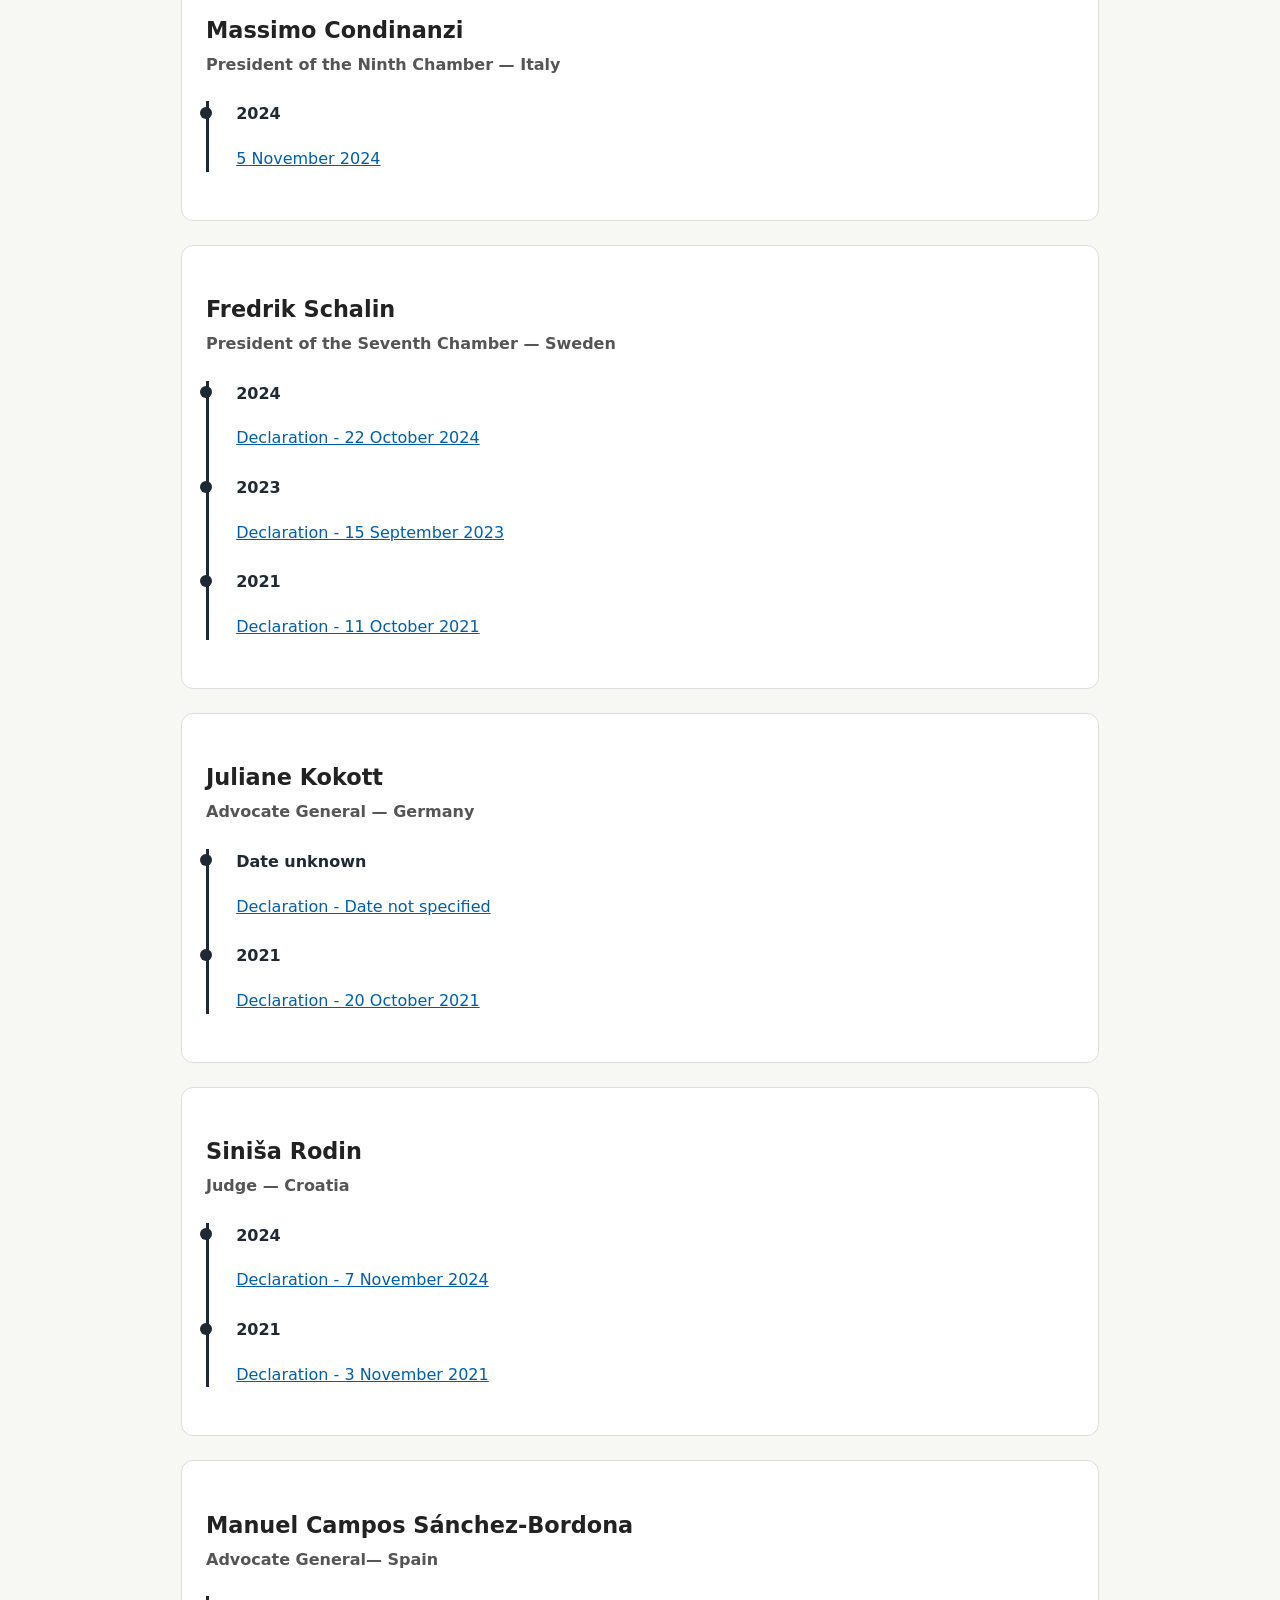
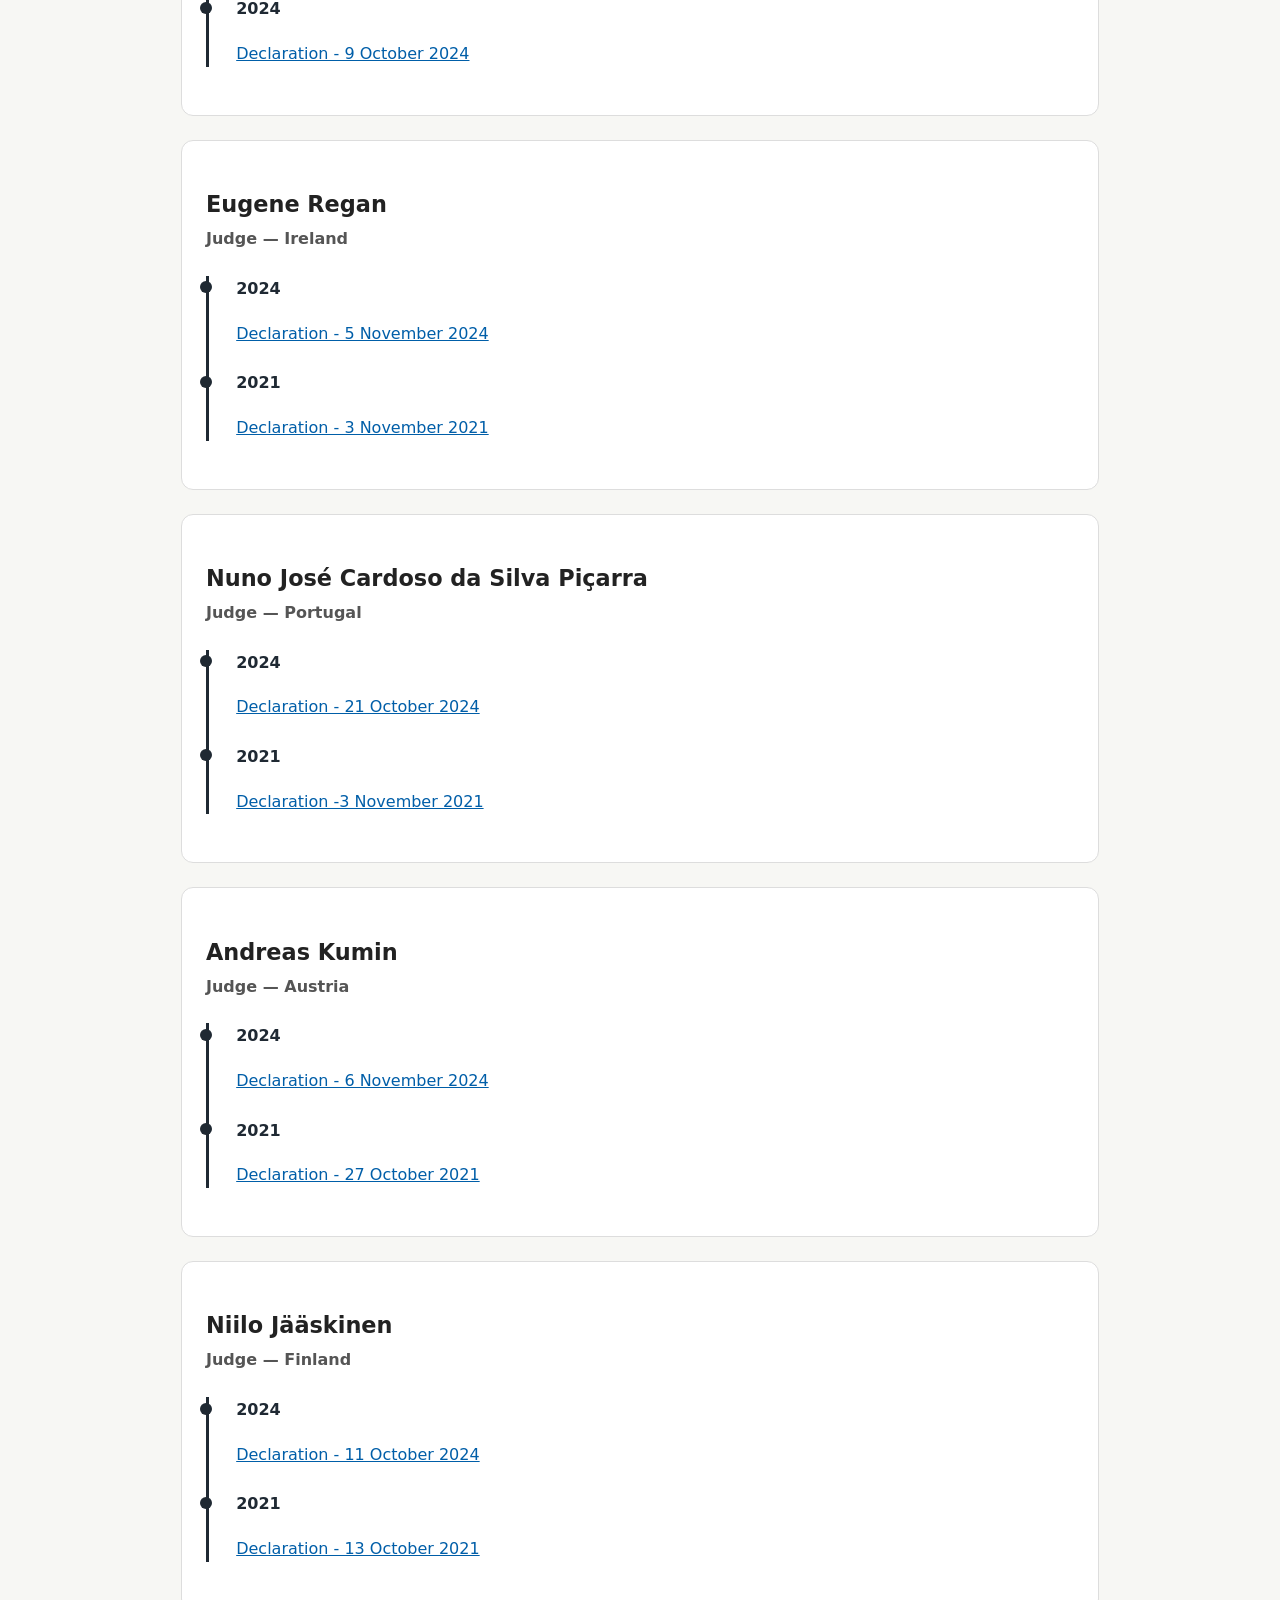
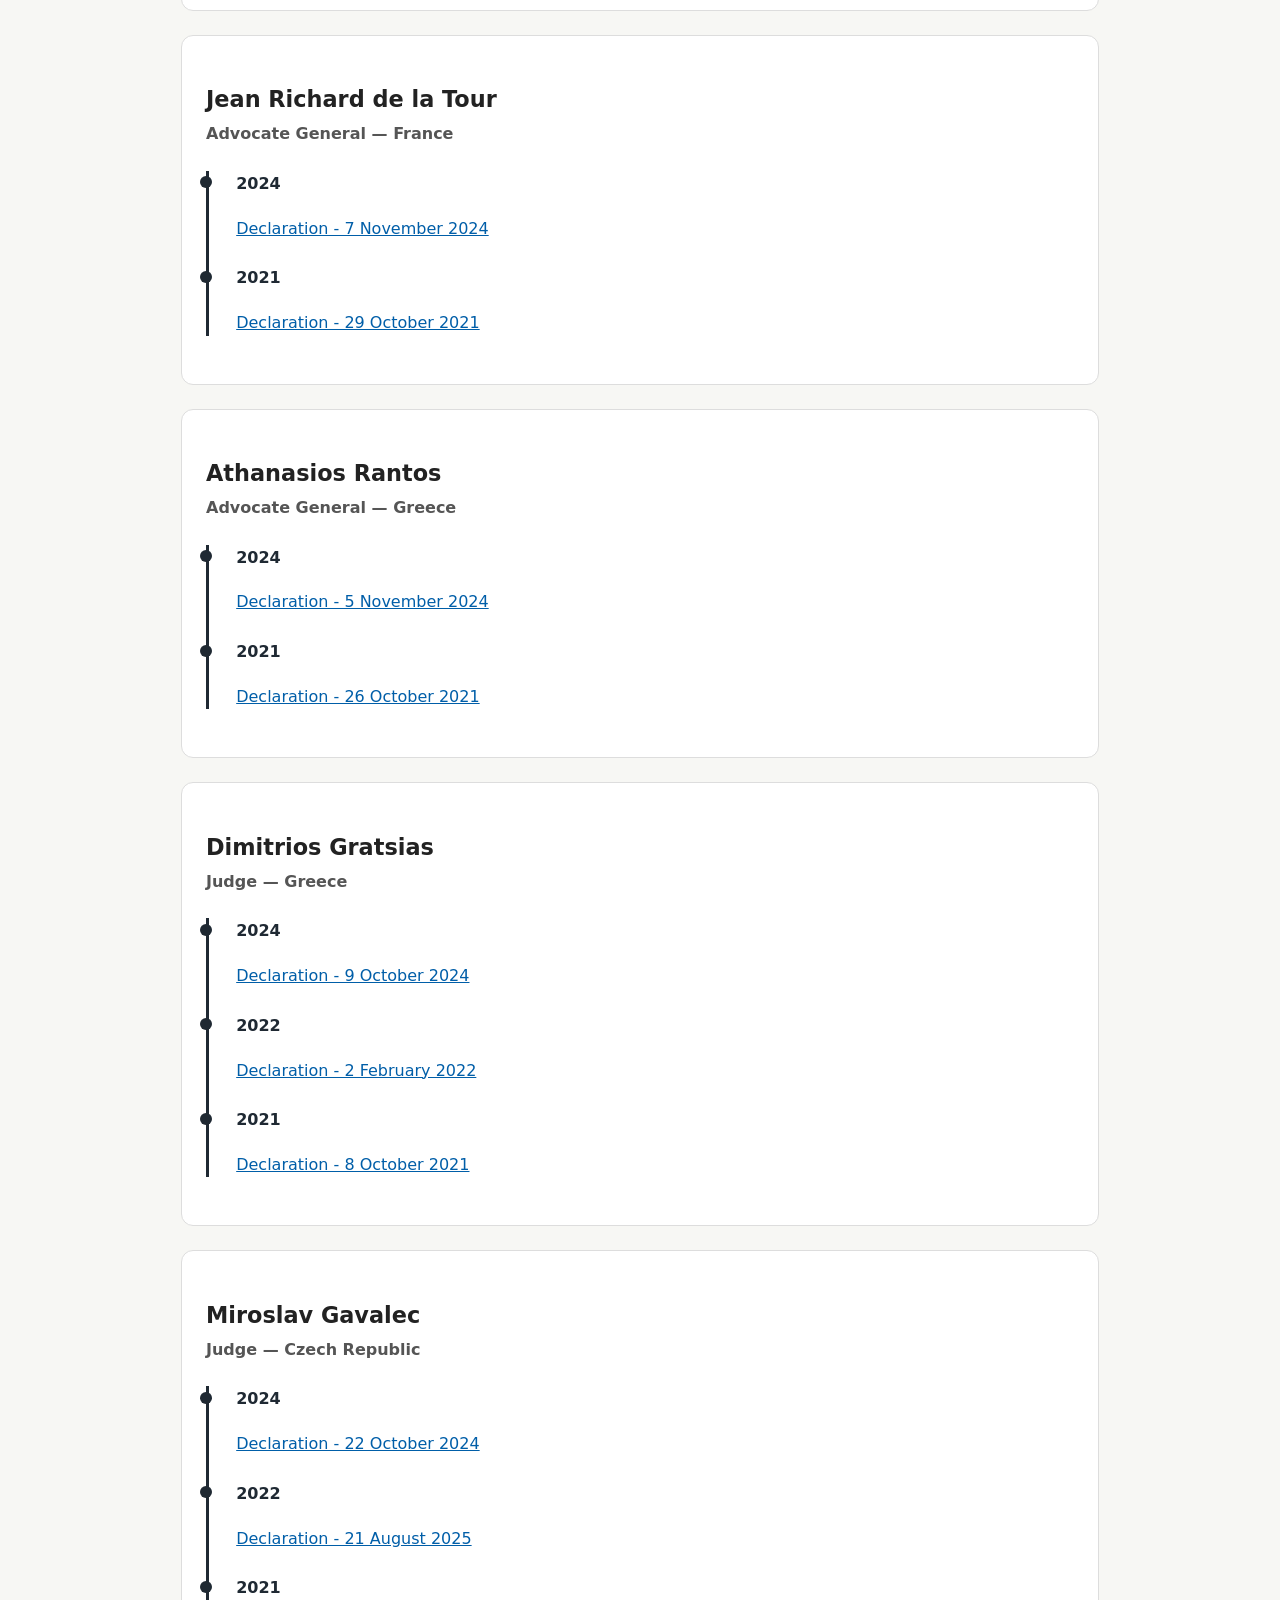
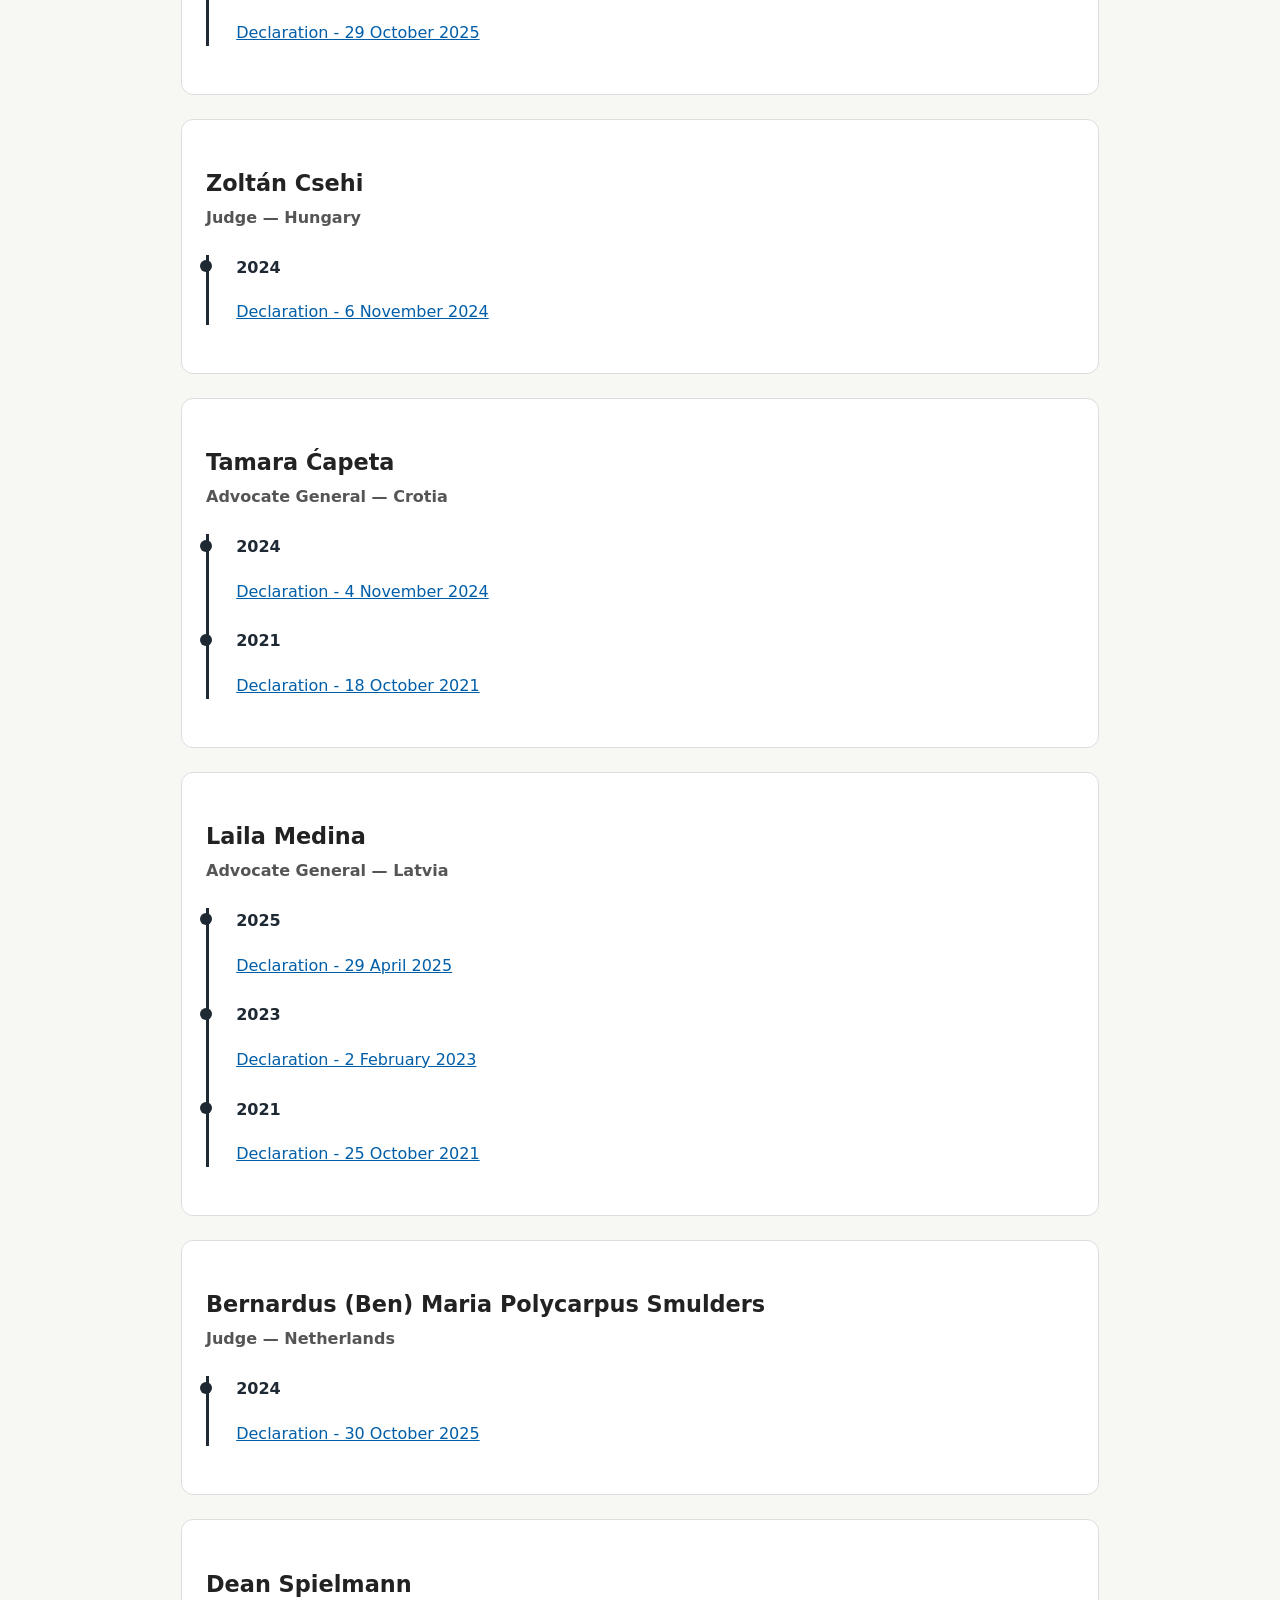
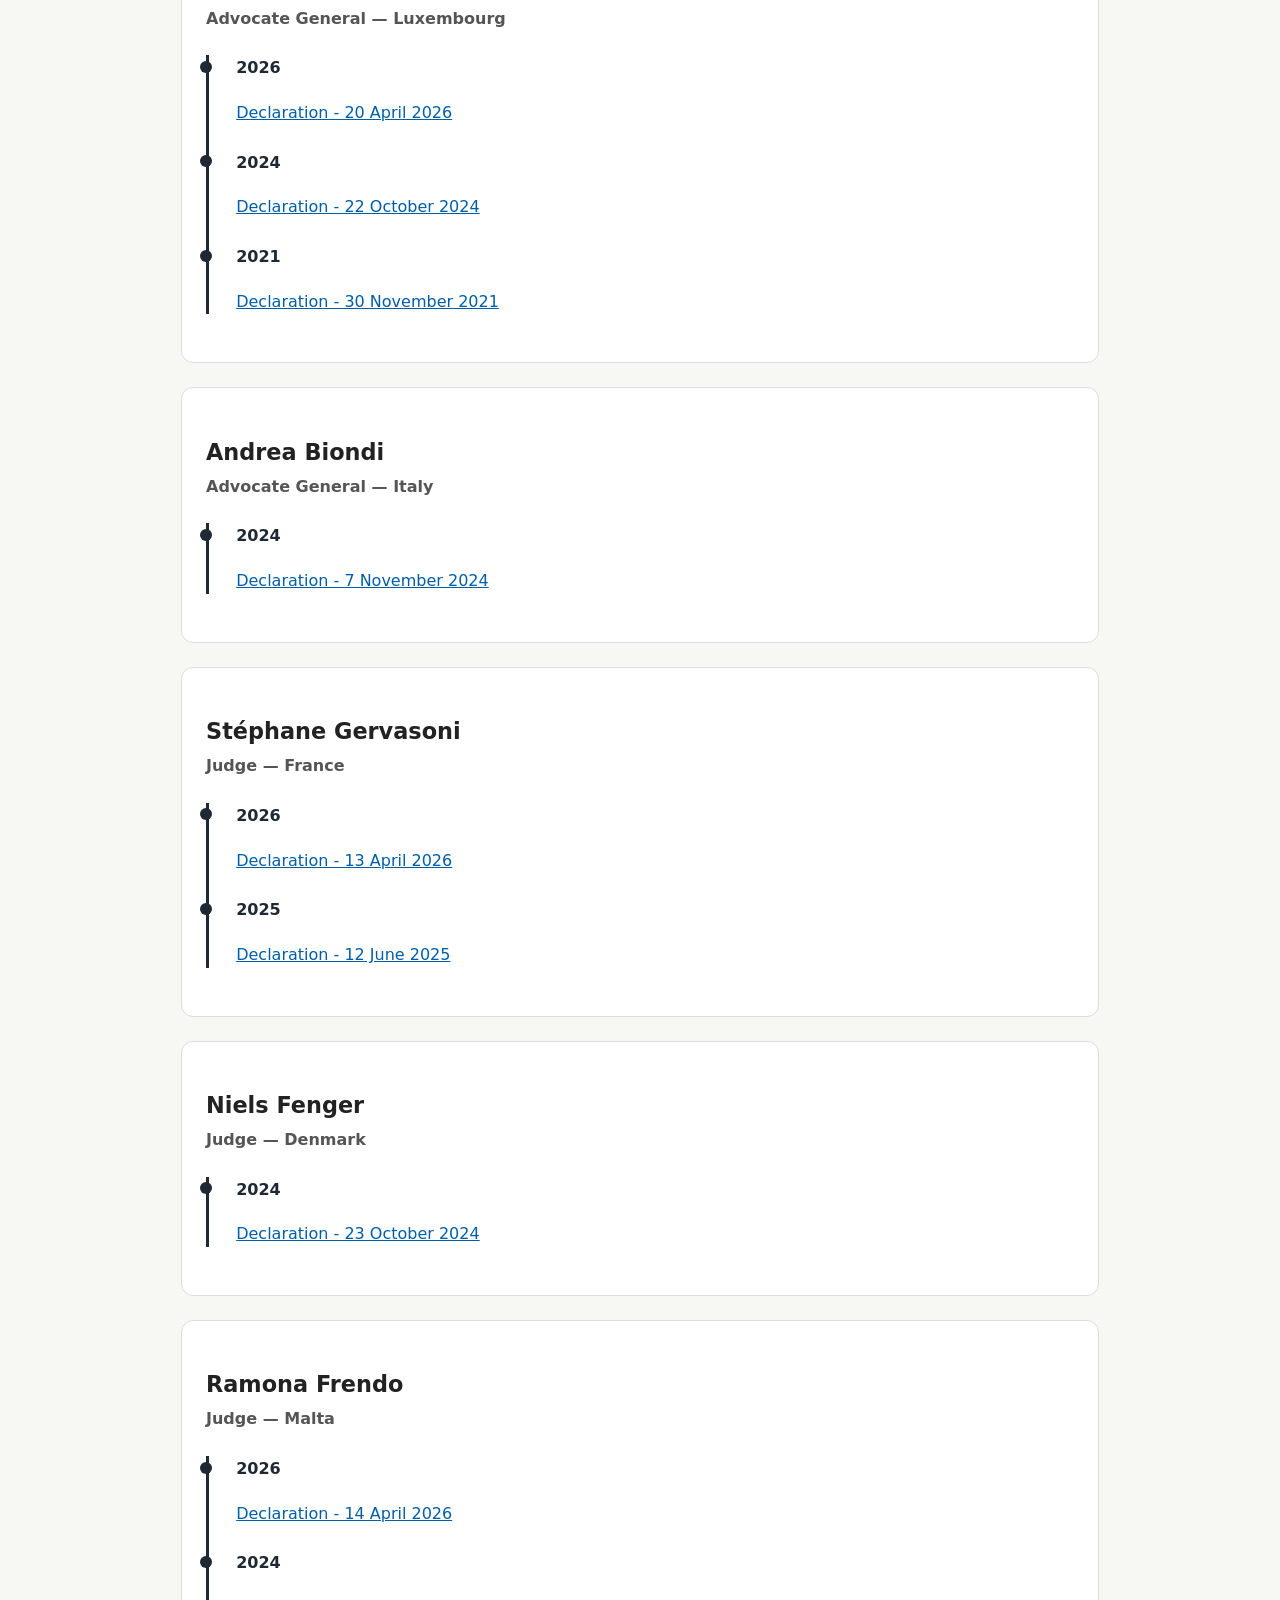
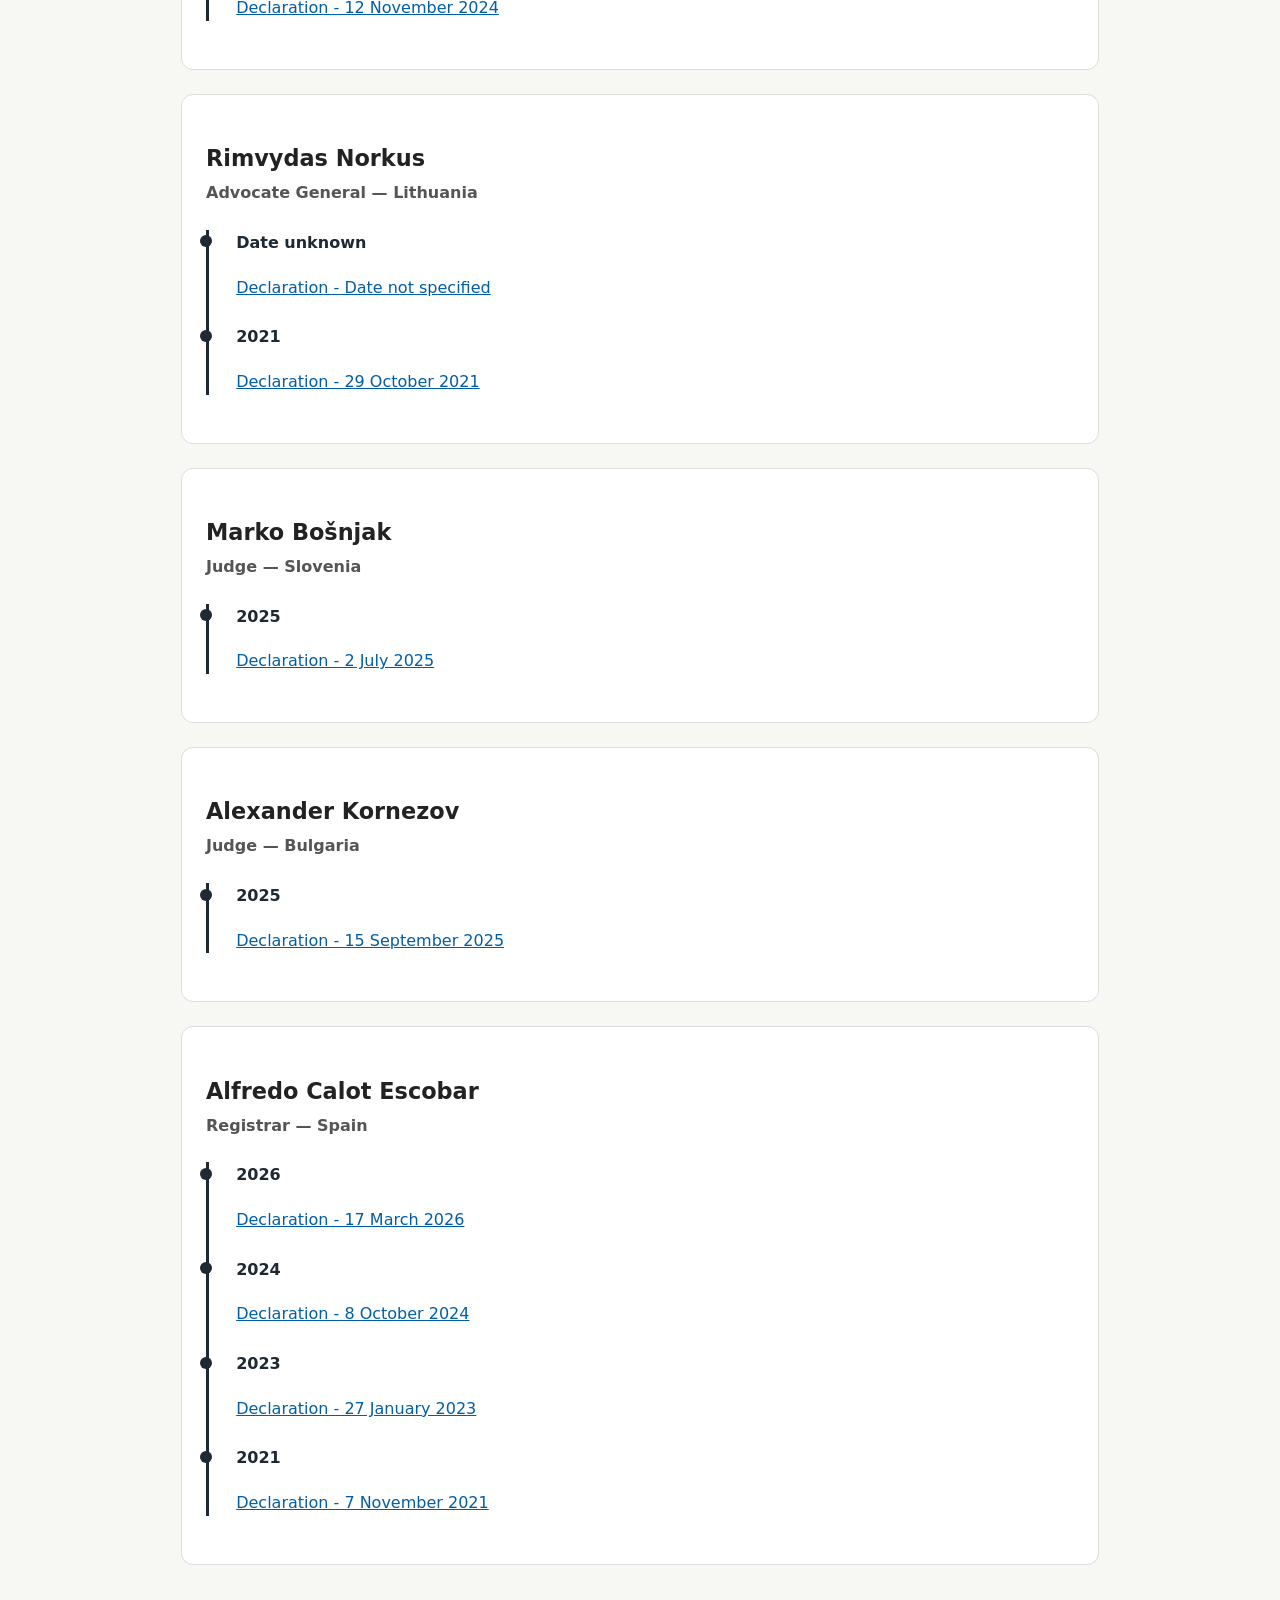
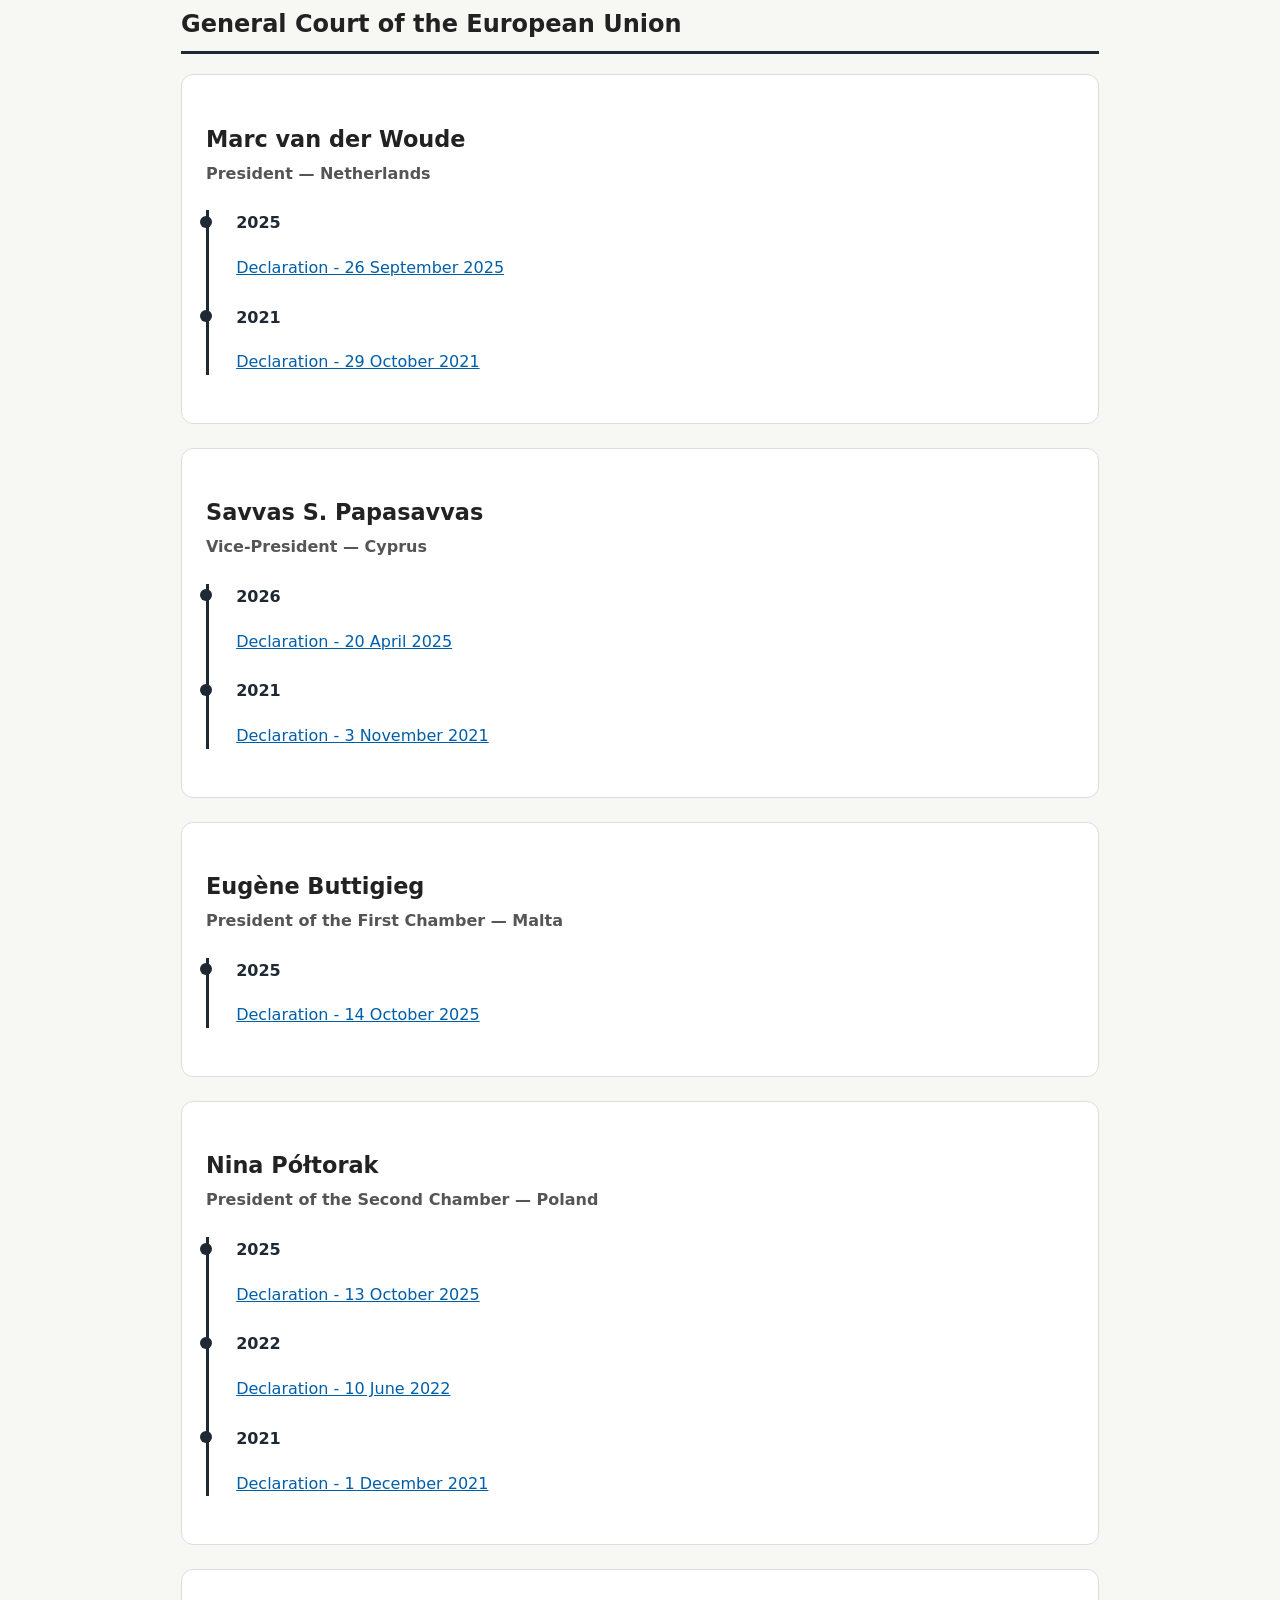
==== commit 2701acc3: "Update index.html" ====
--- a/index.html
+++ b/index.html
@@ -84,6 +84,13 @@
         </p>
       </div>
 
+       <div class="timeline-item">
+        <time datetime="2021-10-21">2021</time>
+        <p>
+          <a href="documents/von_danwitz_thomas 20211027.pdf" target="_blank">Declaration - 21 October 2021</a>
+        </p>
+      </div>
+
     </div>
   </article>
 
@@ -1454,6 +1461,13 @@
         </p>
       </div>
 
+        <div class="timeline-item">
+        <time datetime="2021-10-11">2021</time>
+        <p>
+          <a href="documents/truchot_laurent 20211011.pdf" target="_blank">Declaration - 11 October 2021 </a>
+        </p>
+      </div>
+
     </div>
   </article>
 
@@ -1663,6 +1677,14 @@
         </p>
       </div>
 
+        <div class="timeline-item">
+        <time datetime="2021-10-11">2021</time>
+        <p>
+          <a href="documents/zilgalvis_peteris 20211011.pdf" target="_blank">Declaration - 11 October 2021 </a>
+        </p>
+      </div>
+
+
     </div>
   </article>
 
@@ -1715,6 +1737,13 @@
         <time datetime="2025-10-13">2025</time>
         <p>
           <a href="documents/declaration_financiere_toth_tihamer.pdf" target="_blank">Declaration - 13 October 2025 </a>
+        </p>
+      </div>
+
+       <div class="timeline-item">
+        <time datetime="2022-10-07">2022</time>
+        <p>
+          <a href="documents/toth_tihamer 20221007.pdf" target="_blank">Declaration - 7 October 2022 </a>
         </p>
       </div>
 
